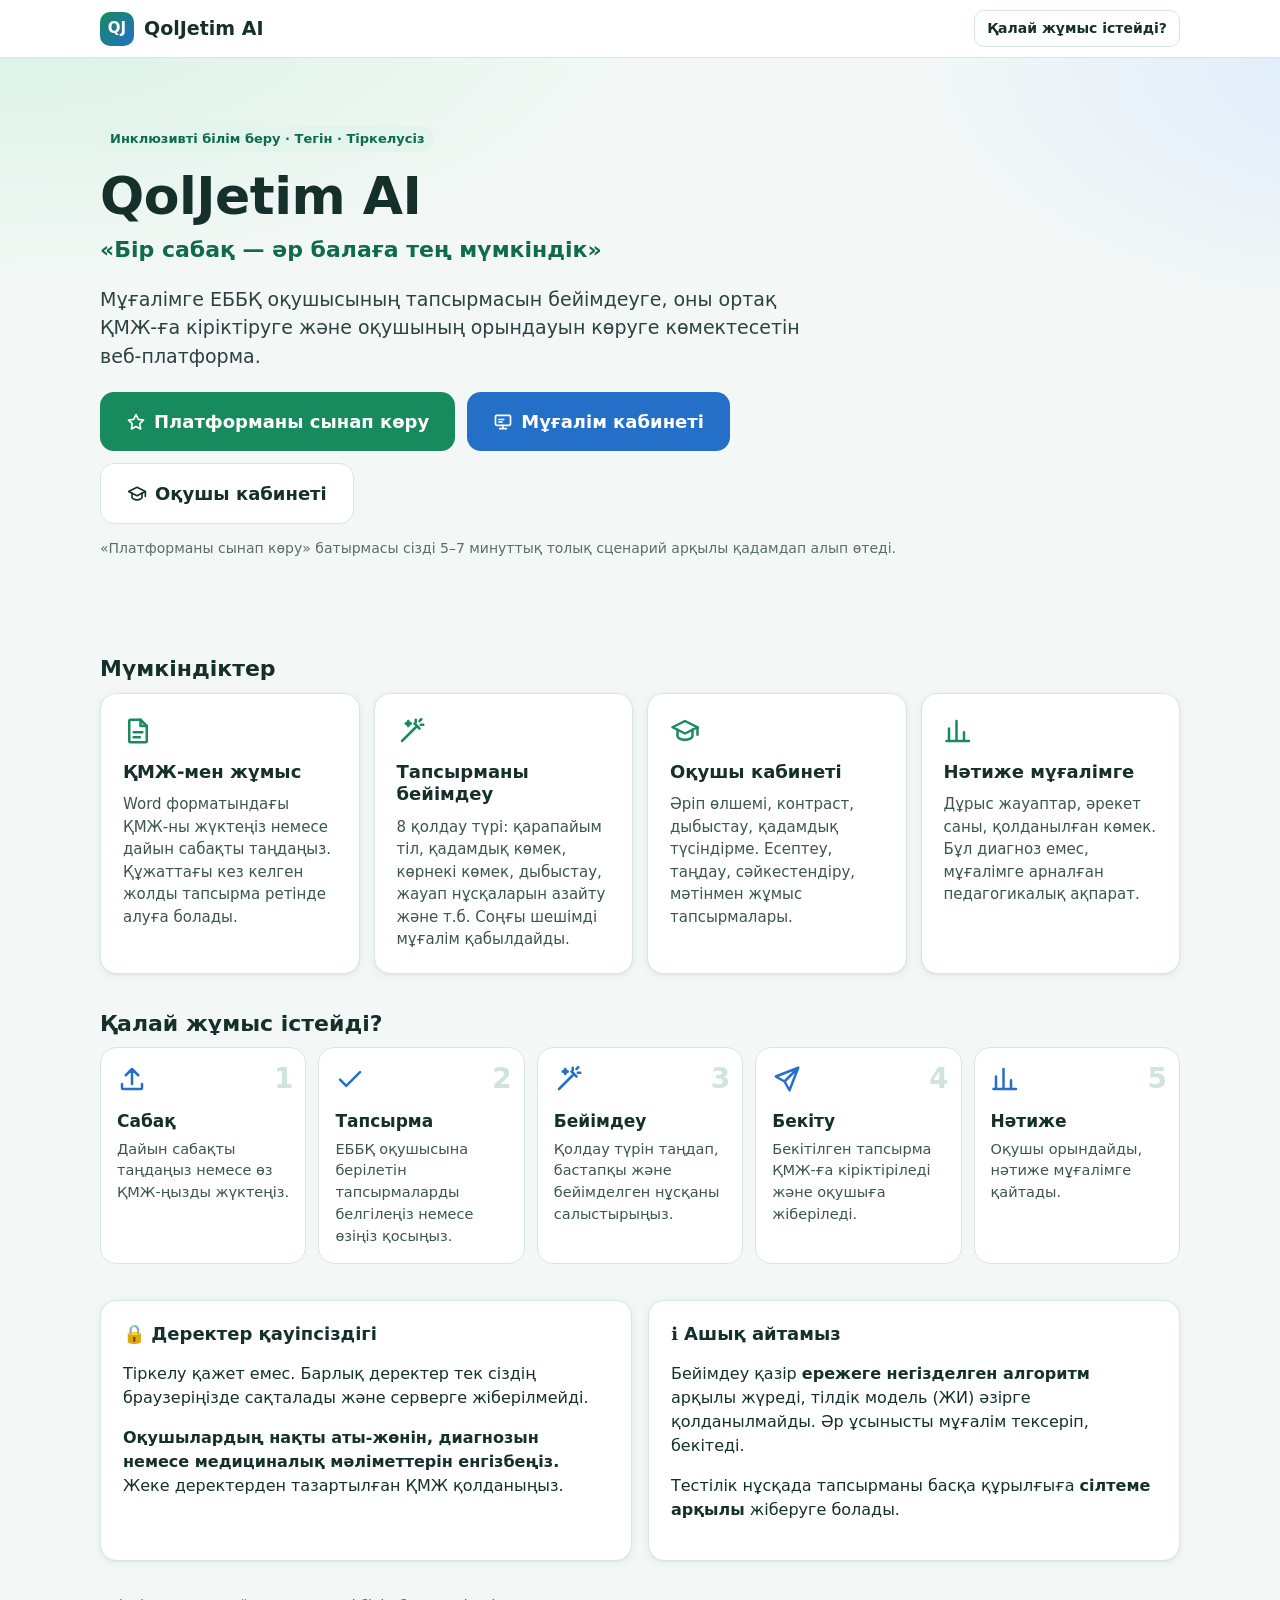
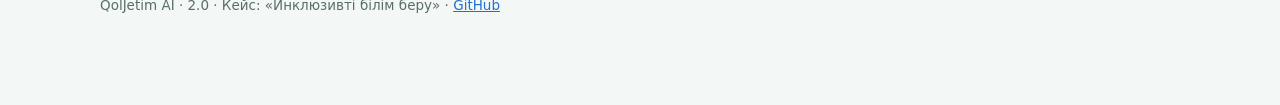
==== v2/index.html @ 0f278bda "QolJetim AI 2.0 preview at /v2/, keep v1 backup at /legacy/ New in 2.0 (served at /v2/ for review be" ====
<!DOCTYPE html>
<html lang="kk">
<head>
<meta charset="utf-8">
<meta name="viewport" content="width=device-width, initial-scale=1">
<title>QolJetim AI — Бір сабақ — әр балаға тең мүмкіндік</title>
<meta name="description" content="QolJetim AI — ЕББҚ оқушысының тапсырмасын бейімдеуге және ортақ ҚМЖ-ға кіріктіруге арналған тегін веб-платформа">
<style>
:root{
  --bg:#f3f8f6; --surface:#ffffff; --ink:#15302a; --muted:#5a6e69; --line:#d9e6e1;
  --green:#178a5e; --green-d:#0f6b48; --green-s:#e2f4ec;
  --blue:#2470c9; --blue-d:#1b5aa3; --blue-s:#e5effb;
  --warn:#9a5b00; --warn-s:#fff3dd; --err:#b3362b; --err-s:#fdecea; --ok:#147a4e; --ok-s:#dff5ea;
  --radius:16px; --shadow:0 2px 10px rgba(21,48,42,.06),0 1px 2px rgba(21,48,42,.05);
  --scale:1;
}
*{box-sizing:border-box}
html,body{margin:0;padding:0}
body{font-family:"Segoe UI",system-ui,-apple-system,Roboto,"Noto Sans","Helvetica Neue",Arial,sans-serif;background:var(--bg);color:var(--ink);font-size:16px;line-height:1.5}
button,input,textarea,select{font:inherit;color:inherit}
a{color:var(--blue)}
.hidden{display:none!important}
.sr{position:absolute;width:1px;height:1px;overflow:hidden;clip:rect(0 0 0 0)}
:focus-visible{outline:3px solid #f0b400;outline-offset:2px;border-radius:8px}

/* buttons */
.btn{display:inline-flex;align-items:center;justify-content:center;gap:8px;border:0;border-radius:12px;padding:11px 18px;font-weight:600;cursor:pointer;background:var(--green);color:#fff;min-height:44px;transition:background .15s,transform .05s;text-decoration:none}
.btn:hover{background:var(--green-d)}
.btn:active{transform:translateY(1px)}
.btn.blue{background:var(--blue)} .btn.blue:hover{background:var(--blue-d)}
.btn.ghost{background:var(--surface);color:var(--ink);border:1.5px solid var(--line)} .btn.ghost:hover{background:#eef5f2}
.btn.soft{background:var(--green-s);color:var(--green-d)} .btn.soft:hover{background:#cfeedd}
.btn.danger{background:var(--surface);color:var(--err);border:1.5px solid #efc5c0}
.btn.sm{padding:7px 12px;min-height:36px;font-size:14px;border-radius:10px}
.btn.lg{padding:16px 26px;font-size:18px;border-radius:14px;min-height:56px}
.btn[disabled]{opacity:.45;cursor:not-allowed}
.btn svg{width:20px;height:20px;flex:none}

/* layout */
.wrap{max-width:1120px;margin:0 auto;padding:20px}
.card{background:var(--surface);border:1px solid var(--line);border-radius:var(--radius);box-shadow:var(--shadow);padding:22px}
.card+.card{margin-top:16px}
.grid2{display:grid;grid-template-columns:1fr 1fr;gap:16px}
.grid3{display:grid;grid-template-columns:repeat(3,1fr);gap:16px}
@media(max-width:820px){.grid2,.grid3{grid-template-columns:1fr}}
h1,h2,h3{line-height:1.25;margin:0 0 10px}
h1{font-size:30px} h2{font-size:22px} h3{font-size:18px}
.muted{color:var(--muted)} .small{font-size:14px}
.row{display:flex;gap:10px;flex-wrap:wrap;align-items:center}
.spacer{flex:1}
.mt{margin-top:14px} .mt2{margin-top:24px}
.tag{display:inline-flex;align-items:center;gap:6px;padding:3px 10px;border-radius:999px;font-size:13px;font-weight:600;background:var(--blue-s);color:var(--blue-d)}
.tag.g{background:var(--green-s);color:var(--green-d)} .tag.w{background:var(--warn-s);color:var(--warn)} .tag.e{background:var(--err-s);color:var(--err)}
.note{border-radius:12px;padding:12px 14px;background:var(--blue-s);color:#163d6b;font-size:14.5px}
.note.w{background:var(--warn-s);color:#5f3a00} .note.e{background:var(--err-s);color:#7a1f17} .note.g{background:var(--ok-s);color:#0d5233}

/* top bar */
.top{background:var(--surface);border-bottom:1px solid var(--line);position:sticky;top:0;z-index:20}
.top .wrap{display:flex;align-items:center;gap:14px;padding-top:10px;padding-bottom:10px}
.logo{white-space:nowrap;flex:none;display:flex;align-items:center;gap:10px;font-weight:800;font-size:19px;color:var(--ink);text-decoration:none;cursor:pointer;background:none;border:0;padding:0}
.logo-mark{width:34px;height:34px;border-radius:10px;background:linear-gradient(135deg,var(--green),var(--blue));display:grid;place-items:center;color:#fff;font-size:15px;font-weight:800}
.nav{display:flex;gap:4px;overflow-x:auto;scrollbar-width:none}
.nav button{background:none;border:0;padding:9px 13px;border-radius:10px;cursor:pointer;font-weight:600;color:var(--muted);white-space:nowrap;display:flex;gap:7px;align-items:center}
.nav button svg{width:18px;height:18px}
.nav button:hover{background:#eef5f2;color:var(--ink)}
.nav button.on{background:var(--green-s);color:var(--green-d)}
@media(max-width:1440px){.top .wrap{flex-wrap:wrap}.nav{order:3;width:100%}}

/* landing */
.hero{min-height:calc(100vh - 0px);display:grid;place-items:center;padding:30px 18px;background:radial-gradient(1200px 500px at 10% -10%,#d8f1e5 0,transparent 60%),radial-gradient(900px 500px at 110% 10%,#dceafb 0,transparent 55%),var(--bg)}
.hero-in{max-width:920px;width:100%;text-align:center}
.hero .logo-mark{width:64px;height:64px;border-radius:18px;font-size:26px;margin:0 auto 14px}
.hero h1{font-size:46px;letter-spacing:-.5px;margin-bottom:6px}
.hero .slogan{font-size:21px;color:var(--green-d);font-weight:600;margin-bottom:30px}
.roles{display:grid;grid-template-columns:1fr 1fr;gap:18px;margin:0 auto;max-width:720px}
@media(max-width:640px){.roles{grid-template-columns:1fr}.hero h1{font-size:34px}}
.role{border:0;cursor:pointer;border-radius:20px;padding:28px 20px;color:#fff;text-align:center;box-shadow:0 8px 24px rgba(21,48,42,.12);transition:transform .12s}
.role:hover{transform:translateY(-2px)}
.role svg{width:46px;height:46px;margin-bottom:10px}
.role b{display:block;font-size:21px}
.role span{display:block;opacity:.9;font-size:14.5px;margin-top:4px}
.role.t{background:linear-gradient(135deg,#178a5e,#11734d)} .role.s{background:linear-gradient(135deg,#2a7fd9,#1d5fae)}
.flow{display:flex;flex-wrap:wrap;justify-content:center;gap:8px;margin-top:34px}
.flow span{background:var(--surface);border:1px solid var(--line);border-radius:999px;padding:6px 12px;font-size:13.5px;font-weight:600;color:var(--muted)}
.flow i{font-style:normal;color:var(--green);font-weight:800;align-self:center}
.foot{margin-top:28px;font-size:13px;color:var(--muted)}

/* stepper */
.steps{display:grid;grid-template-columns:repeat(7,1fr);gap:8px;counter-reset:s}
@media(max-width:900px){.steps{grid-template-columns:repeat(2,1fr)}}
.step{border:1.5px solid var(--line);border-radius:14px;padding:12px;background:#fbfdfc;font-size:14px;position:relative}
.step b{display:block;font-size:13px;color:var(--muted);margin-bottom:3px}
.step.done{border-color:#9fd8bd;background:var(--green-s)}
.step.done b{color:var(--green-d)}
.step.cur{border-color:var(--blue);background:var(--blue-s)}

/* forms */
label.f{display:block;font-weight:600;font-size:14px;margin:12px 0 5px}
.inp,textarea.inp,select.inp{width:100%;border:1.5px solid var(--line);border-radius:11px;padding:10px 12px;background:#fff;min-height:44px}
textarea.inp{min-height:90px;resize:vertical}
.inp:focus{border-color:var(--blue);outline:none;box-shadow:0 0 0 3px var(--blue-s)}
.drop{border:2.5px dashed #a9cdbf;border-radius:18px;padding:30px;text-align:center;background:#f8fcfa;cursor:pointer;transition:background .15s}
.drop:hover,.drop.over{background:var(--green-s);border-color:var(--green)}
.drop svg{width:44px;height:44px;color:var(--green)}

/* chips */
.chips{display:flex;flex-wrap:wrap;gap:10px}
.chip{display:flex;align-items:center;gap:9px;border:1.5px solid var(--line);border-radius:12px;padding:10px 14px;cursor:pointer;background:#fff;font-weight:600;user-select:none;min-height:46px}
.chip input{width:20px;height:20px;accent-color:var(--green)}
.chip.on{border-color:var(--green);background:var(--green-s);color:var(--green-d)}

/* compare */
.cmp{display:grid;grid-template-columns:1fr 1.5fr;gap:0;border:1px solid var(--line);border-radius:14px;overflow:hidden}
.cmp>div{padding:16px}
.cmp .src{background:#f7f9f8;border-right:1px solid var(--line)}
.cmp .ad{background:#fff}
.cmp h4{margin:0 0 8px;font-size:13px;text-transform:uppercase;letter-spacing:.4px;color:var(--muted)}
.cmp .big{font-size:26px;font-weight:700;font-variant-numeric:tabular-nums}
.cmp ol{margin:6px 0 0;padding-left:20px}
@media(max-width:700px){.cmp{grid-template-columns:1fr}.cmp .src{border-right:0;border-bottom:1px solid var(--line)}}

/* plan table */
.plan{width:100%;border-collapse:collapse;font-size:14px}
.plan th,.plan td{border:1px solid var(--line);padding:9px;vertical-align:top;text-align:left}
.plan th{background:#eef5f2;font-size:13px}
.plan td.st{font-weight:700;width:120px}
.plan .pre{white-space:pre-wrap}
.sen{margin-top:10px;border:2px solid var(--green);background:var(--green-s);border-radius:12px;padding:12px;white-space:normal}
.sen h5{margin:0 0 6px;font-size:14.5px;color:var(--green-d)}
.sen dl{margin:0;display:grid;grid-template-columns:auto 1fr;gap:4px 10px}
.sen dt{font-weight:700}
.sen dd{margin:0}
.scroll{overflow-x:auto}
.pre{white-space:pre-wrap}
details summary{cursor:pointer;font-weight:600;color:var(--blue-d)}
.raw{max-height:300px;overflow:auto;background:#f7f9f8;border:1px solid var(--line);border-radius:10px;padding:12px;font-size:13px;white-space:pre-wrap;margin-top:8px}

/* table */
.tbl{width:100%;border-collapse:collapse}
.tbl th,.tbl td{padding:10px;border-bottom:1px solid var(--line);text-align:left;font-size:14.5px}
.tbl th{color:var(--muted);font-size:13px;font-weight:600}

/* student */
.stu{max-width:820px}
.taskbox{font-size:calc(18px * var(--scale))}
.taskbox .expr{font-size:calc(44px * var(--scale));font-weight:800;letter-spacing:.5px;font-variant-numeric:tabular-nums;text-align:center;margin:10px 0 4px}
.taskbox .instr{font-size:calc(21px * var(--scale));font-weight:600;text-align:center}
.taskbox .explain{font-size:calc(17px * var(--scale));background:var(--blue-s);border-radius:12px;padding:12px 14px;margin-top:12px}
.tools{display:flex;gap:8px;flex-wrap:wrap;align-items:center;justify-content:center;margin-bottom:6px}
.tools .btn{min-width:52px}
.progress{height:12px;border-radius:999px;background:#e3ece8;overflow:hidden}
.progress>i{display:block;height:100%;background:linear-gradient(90deg,var(--green),var(--blue));transition:width .3s}
.hint{background:#fffbea;border:1.5px solid #f2dc8b;border-radius:12px;padding:12px 14px;margin-top:10px;font-size:calc(19px * var(--scale));font-weight:600;animation:pop .25s ease}
.hint small{display:block;font-size:12.5px;color:var(--warn);font-weight:700;text-transform:uppercase;letter-spacing:.4px}
@keyframes pop{from{opacity:0;transform:translateY(4px)}to{opacity:1;transform:none}}
.answer{display:flex;gap:10px;justify-content:center;align-items:center;flex-wrap:wrap;margin-top:18px}
.answer input{width:calc(160px * var(--scale));font-size:calc(34px * var(--scale));text-align:center;font-weight:800;border:2.5px solid var(--line);border-radius:14px;padding:6px;min-height:64px}
.answer input:focus{border-color:var(--blue);outline:none}
.answer label{font-size:calc(18px * var(--scale));font-weight:600}
.fb{margin-top:16px;border-radius:14px;padding:14px;text-align:center;font-size:calc(21px * var(--scale));font-weight:700;animation:pop .25s}
.fb.ok{background:var(--ok-s);color:var(--ok)} .fb.no{background:var(--warn-s);color:#6b4200}
.vis{display:flex;flex-wrap:wrap;gap:8px;justify-content:center;margin-top:12px}
.grp{border:2px solid #b9d9f3;background:#f4f9fe;border-radius:12px;padding:6px;display:grid;grid-template-columns:repeat(4,12px);gap:4px;position:relative;cursor:default}
.grp i{width:12px;height:12px;border-radius:50%;background:var(--blue);display:block}
.grp em{position:absolute;top:-10px;right:-10px;background:var(--green);color:#fff;font-style:normal;font-weight:800;border-radius:999px;min-width:24px;height:24px;display:grid;place-items:center;font-size:13px;animation:pop .2s}
.big-done{text-align:center}
.big-done .medal{width:90px;height:90px;border-radius:50%;margin:0 auto 12px;display:grid;place-items:center;background:linear-gradient(135deg,var(--green),var(--blue));color:#fff}
.big-done .medal svg{width:48px;height:48px}
.stats{display:grid;grid-template-columns:repeat(3,1fr);gap:10px;margin-top:16px}
.stat{background:#f7fbf9;border:1px solid var(--line);border-radius:14px;padding:14px;text-align:center}
.stat b{display:block;font-size:30px;color:var(--green-d)}

/* toast */
#toasts{position:fixed;bottom:18px;left:50%;transform:translateX(-50%);z-index:99;display:flex;flex-direction:column;gap:8px;align-items:center;pointer-events:none}
.toast{background:#15302a;color:#fff;padding:11px 16px;border-radius:12px;box-shadow:0 6px 20px rgba(0,0,0,.2);font-size:14.5px;animation:pop .2s;max-width:90vw}
.toast.err{background:var(--err)} .toast.ok{background:var(--green-d)}
@media print{.top,.no-print{display:none!important}}
.grid2>.card,.grid3>.card{margin-top:0}

/* ===== Демонстрацияға арналған көрнекілік жақсартулары (тек оқушы кабинеті) ===== */
.stu{max-width:880px}
.stu .muted,.stu .small{font-size:15.5px;color:#4a5e59}
.stuhead{margin-bottom:10px;align-items:baseline}
.pcount{font-size:22px;color:var(--green-d)}
.ptopic{font-size:15.5px;color:#4a5e59}
.stu .progress{height:16px;border:1px solid #cfe0d9}
.tools{gap:14px;margin-bottom:12px}
.fontctl{display:inline-flex;align-items:center;gap:14px;background:var(--green-s);border:1.5px solid #9fd8bd;border-radius:16px;padding:6px 10px}
.fbtn{min-width:52px;min-height:52px;border-radius:12px;border:1.5px solid #8fcfb0;background:#fff;color:var(--green-d);font-size:22px;font-weight:800;cursor:pointer;line-height:1;transition:background .15s}
.fbtn:hover{background:#d2efe1}
.fbtn:active{transform:translateY(1px)}
.flabel{font-size:18px;font-weight:700;color:#15302a;white-space:nowrap}
.btn.listen{min-height:56px;padding:12px 20px;font-size:18px;font-weight:700;border-radius:14px;background:var(--blue-s);color:#164c8a;border:1.5px solid #a9cbef}
.btn.listen:hover{background:#d5e6fa}
.btn.listen svg{width:24px;height:24px}
/* басқару батырмалары әріп өлшеміне қарамай тұрақты, анық өлшемде */
.taskbox .btn{font-size:17px;min-height:52px}
.taskbox .btn.lg{font-size:19px;min-height:60px}
.taskbox .btn.soft{border:1.5px solid #9fd8bd}
.taskbox .btn.soft:hover{background:#cfeedd}
.taskbox .btn.ghost.sm{font-size:15.5px;min-height:46px}
/* негізгі тапсырма — ең бірінші назар аударатын элемент */
.taskbox .expr{font-size:calc(48px * var(--scale));color:#0f2a24;margin:14px 0 6px}
.taskbox .note{font-size:15.5px}
@media(min-width:1600px){.stu{max-width:980px}.taskbox .expr{font-size:calc(58px * var(--scale))}}
@media(max-width:560px){.fontctl{gap:8px;padding:5px 8px}.flabel{font-size:16px}.btn.listen{width:100%}.taskbox .expr{font-size:calc(38px * var(--scale))}}
.top .btn.sm{min-height:44px}.top .logo{min-height:44px}

/* ===================== 2.0: жаңа бөліктер ===================== */
.err{color:var(--err)}
.linkbtn{background:none;border:0;color:var(--blue-d);text-decoration:underline;cursor:pointer;padding:4px;font:inherit;min-height:32px}
.dim{opacity:.6}
/* Басты бет */
.land-top{background:var(--surface);border-bottom:1px solid var(--line);position:sticky;top:0;z-index:20}
.land-top .wrap{padding-top:10px;padding-bottom:10px}
.hero2{background:radial-gradient(1100px 480px at 0% -10%,#d8f1e5 0,transparent 60%),radial-gradient(900px 480px at 110% 0%,#dceafb 0,transparent 55%),var(--bg);padding:48px 0 36px}
.hero-text{max-width:820px}
.hero2 h1{font-size:52px;letter-spacing:-.5px;margin:12px 0 4px}
.hero2 .slogan{font-size:22px;color:var(--green-d);font-weight:700;margin:0 0 12px}
.hero2 .lead{font-size:19px;max-width:720px;color:#2a433d}
.hero-btns{display:flex;flex-wrap:wrap;gap:12px;margin:22px 0 10px}
.sect{padding-top:26px;padding-bottom:10px}
.feat{display:grid;grid-template-columns:repeat(4,1fr);gap:14px}
.feat .card svg{width:30px;height:30px;color:var(--green)}
.feat .card h3{margin-top:8px}
.feat .card p{margin:0;color:#3d5550;font-size:15px}
@media(max-width:980px){.feat{grid-template-columns:1fr 1fr}}
@media(max-width:560px){.feat{grid-template-columns:1fr}.hero2 h1{font-size:38px}.hero-btns .btn{width:100%}}
.how{list-style:none;padding:0;margin:0;display:grid;grid-template-columns:repeat(5,1fr);gap:12px;counter-reset:x}
.how li{background:var(--surface);border:1px solid var(--line);border-radius:16px;padding:16px;position:relative}
.how li b{position:absolute;top:10px;right:12px;font-size:28px;color:#cfe4dc}
.how li span svg{width:30px;height:30px;color:var(--blue)}
.how h4{margin:8px 0 4px;font-size:17px}
.how p{margin:0;font-size:14.5px;color:#3d5550}
@media(max-width:980px){.how{grid-template-columns:1fr 1fr}}
@media(max-width:560px){.how{grid-template-columns:1fr}}
.fbcard{display:flex;align-items:center;gap:16px;justify-content:space-between;flex-wrap:wrap;background:linear-gradient(135deg,#e2f4ec,#e5effb)}
.foot2{color:var(--muted);font-size:13.5px;padding-top:24px;padding-bottom:90px}
/* Демо-сабақтар */
.demos{display:grid;grid-template-columns:repeat(3,1fr);gap:12px}
@media(max-width:820px){.demos{grid-template-columns:1fr}}
.demo{display:flex;flex-direction:column;align-items:flex-start;gap:4px;text-align:left;border:2px solid var(--line);background:#fbfdfc;border-radius:16px;padding:16px;cursor:pointer;min-height:44px}
.demo:hover{border-color:#9fd8bd;background:var(--green-s)}
.demo.on{border-color:var(--green);background:var(--green-s)}
.demo-i{font-size:30px}
.demo b{font-size:16.5px}
.demo small{color:var(--muted)}
/* Тапсырма редакторы */
.tcard{border:1.5px solid var(--line);border-radius:14px;padding:14px;margin-top:12px;background:#fbfdfc}
.tcard.sel{border-color:#9fd8bd;background:#fff}
.chk{display:inline-flex;align-items:center;gap:8px;font-weight:700;min-height:44px;cursor:pointer}
.chk input{width:22px;height:22px;accent-color:var(--green)}
.inp.sm{min-height:40px;padding:6px 10px;width:auto}
.optrow{display:flex;gap:8px;align-items:center;margin-bottom:8px}
.optrow input[type=radio]{width:22px;height:22px;accent-color:var(--green);flex:none}
.cands{max-height:360px;overflow:auto;margin-top:8px;border:1px solid var(--line);border-radius:12px}
.cand{display:flex;gap:10px;justify-content:space-between;align-items:center;padding:8px 12px;border-bottom:1px solid var(--line)}
.cand:last-child{border-bottom:0}
.cmp .srctxt{white-space:pre-wrap;font-size:15.5px}
.cmp .adinstr{font-size:17px;font-weight:700}
.opts{margin:6px 0 0;padding-left:22px}
.passage-s{background:#f7f9f8;border-radius:8px;padding:8px;margin:6px 0}
.sendopt{border:1.5px solid var(--line);border-radius:14px;padding:14px}
.sendopt h3{display:flex;gap:8px;align-items:center}
.sendopt h3 svg{width:20px;height:20px}
.linkbox input{font-size:13px}
/* Алдын ала қарау */
.pvbar{background:#fff4dd;border-bottom:1px solid #f0d9a8;color:#5f3a00}
.pvbar .wrap{padding-top:8px;padding-bottom:8px}
/* Оқушы: тапсырма түрлері */
.ttype{text-align:center;font-size:14px;font-weight:700;color:var(--blue-d);text-transform:uppercase;letter-spacing:.5px;margin-top:6px}
.qtext{font-size:calc(22px * var(--scale));font-weight:800;text-align:center;margin:14px 0 4px}
.passage{font-size:calc(20px * var(--scale));line-height:1.75;background:#fffdf5;border:1.5px solid #eadfb8;border-radius:14px;padding:16px 18px;margin-top:12px}
.choices{display:grid;gap:10px;margin-top:14px}
.choice{display:flex;align-items:center;gap:14px;text-align:left;border:2px solid var(--line);background:#fff;border-radius:14px;padding:12px 16px;cursor:pointer;font-size:calc(20px * var(--scale));font-weight:600;min-height:56px;color:var(--ink)}
.choice:hover{border-color:#9fd8bd}
.choice.on{border-color:var(--green);background:var(--green-s);box-shadow:0 0 0 2px #9fd8bd inset}
.choice .cl{flex:none;width:38px;height:38px;border-radius:10px;background:var(--blue-s);color:var(--blue-d);display:grid;place-items:center;font-weight:800;font-size:18px}
.choice.on .cl{background:var(--green);color:#fff}
.choice.on::after{content:"✓ таңдалды";margin-left:auto;font-size:14px;color:var(--green-d)}
.choice[disabled]{cursor:default}
.matchrows{display:grid;gap:10px;margin-top:14px}
.mrow{display:grid;grid-template-columns:minmax(90px,1fr) auto minmax(140px,1.6fr) auto;gap:10px;align-items:center;border:1.5px solid var(--line);border-radius:14px;padding:10px 12px;background:#fff}
.mrow.bad{border-color:#e7b0a9;background:#fff7f5}
.ml{font-size:calc(19px * var(--scale));font-weight:700}
.msel{font-size:calc(18px * var(--scale));min-height:50px}
.mmark{font-weight:700;font-size:14px;min-width:24px}
@media(max-width:560px){.mrow{grid-template-columns:1fr}.mrow>span[aria-hidden]{display:none}}
.answer.txt input{width:min(100%,calc(380px * var(--scale)));font-size:calc(24px * var(--scale));text-align:left;font-weight:700}
.vistext{white-space:pre-wrap;text-align:center;font-size:calc(30px * var(--scale));line-height:1.6;background:#f4f9fe;border:2px solid #b9d9f3;border-radius:16px;padding:16px;margin-top:12px}
.dots{display:flex;flex-wrap:wrap;gap:8px;justify-content:center;max-width:560px;margin:10px auto 0}
.dot{width:26px;height:26px;border-radius:50%;display:inline-block;border:0;padding:0}
.dot.a{background:var(--blue)} .dot.b{background:var(--green)}
button.dot{cursor:pointer;min-width:26px}
button.dot.x{background:#c9d3d0;position:relative}
button.dot.x::after{content:"✕";color:#7a1f17;font-weight:800;position:absolute;inset:0;display:grid;place-items:center;font-size:16px}
.plus{font-size:26px;font-weight:800;align-self:center;padding:0 6px}
/* Контраст режимі */
body.hc{background:#000;color:#fff}
body.hc .top{background:#000;border-color:#fff}
body.hc .logo,body.hc .stu .muted,body.hc .stu .small,body.hc .ptopic{color:#fff}
body.hc .card,body.hc .taskbox{background:#000;border:2px solid #fff;box-shadow:none}
body.hc .expr,body.hc .instr,body.hc .qtext,body.hc .pcount,body.hc h1,body.hc h2{color:#ffeb3b}
body.hc .explain,body.hc .passage,body.hc .vistext,body.hc .hint,body.hc .note{background:#000;color:#fff;border:2px solid #ffeb3b}
body.hc .btn,body.hc .fbtn,body.hc .choice,body.hc .mrow,body.hc .inp,body.hc .answer input{background:#000;color:#fff;border:2px solid #fff}
body.hc .btn:hover,body.hc .fbtn:hover,body.hc .choice:hover{background:#222}
body.hc .choice.on{background:#003a8c;border-color:#ffeb3b}
body.hc .choice .cl{background:#fff;color:#000}
body.hc .fontctl{background:#000;border-color:#fff}
body.hc .flabel{color:#fff}
body.hc .fb.ok{background:#003d1f;color:#fff;border:2px solid #7CFC00}
body.hc .fb.no{background:#3d2a00;color:#fff;border:2px solid #ffeb3b}
body.hc .progress{background:#333;border-color:#fff}
body.hc .grp{background:#000;border-color:#fff}
body.hc .grp i,body.hc .dot.a{background:#ffeb3b}
body.hc .stat{background:#000;color:#fff;border-color:#fff}
body.hc .stat b{color:#ffeb3b}
body.hc .tag{background:#fff;color:#000}
/* Гид */
.tour{position:fixed;right:16px;bottom:16px;z-index:60;width:360px;max-width:calc(100vw - 24px);background:#fff;border:2px solid var(--green);border-radius:18px;box-shadow:0 12px 32px rgba(21,48,42,.22);color:var(--ink)}
.tour-h{display:flex;align-items:center}
.tour-toggle{flex:1;text-align:left;background:var(--green);color:#fff;border:0;border-radius:15px 0 0 15px;padding:12px 14px;font-weight:800;font-size:15.5px;cursor:pointer;min-height:48px}
.tour:not(.open) .tour-toggle{border-radius:15px 0 0 15px}
.tour-x{width:48px;min-height:48px;border:0;background:var(--green-d);color:#fff;font-size:24px;border-radius:0 15px 15px 0;cursor:pointer}
.tour.open .tour-toggle{border-radius:15px 0 0 0}.tour.open .tour-x{border-radius:0 15px 0 0}
.tour-b{padding:12px 14px;max-height:60vh;overflow:auto}
.tour-now{margin:0 0 10px;font-size:15.5px}
.tour-list{margin:12px 0 6px;padding-left:20px;font-size:13.5px;color:var(--muted)}
.tour-list li.d{color:var(--green-d)} .tour-list li.c{color:var(--ink);font-weight:700}
@media(max-width:560px){.tour{right:8px;left:8px;bottom:8px;width:auto}}
body.hc .tour{background:#000;color:#fff;border-color:#ffeb3b}
@media print{.tour,.pvbar{display:none!important}}
body.tour-on main,body.tour-on .foot2{padding-bottom:230px}
.tour-all summary{font-size:13.5px;margin-top:8px}
.tour-b{max-height:46vh}
.feat>.card,.grid2>.card{margin-top:0}

</style>
</head>
<body>
<div id="app"></div>
<div id="toasts" aria-live="polite"></div>
<script>window.QJ_SAMPLE_B64="UEsDBBQABgAIAAAAIQBCH9/[base64]/odmr4YueDDGUDj4cVQSMfG6bKewul/ZHb7+vdMCjSGFGoFLk3bmfd+n0+y0P1wZnSwgROVsxnpplyVgpcuVnWbsY/zSuWdJRGFzoZ2FjK0hsuHg+qo/XnuICaltzNgM0T9wHuUMjIip82CpUrhgBNJtmHIv5LeYAr/tdu+4dBbBYgdLDzboP0Eh5hqT5xU93pB8eZiy5HHTWGZlTJnSoCrwRk0AHfc0wnutpECq84XN98g6W6qUlFVPnCkfb6jhQEJZORyw1b3ROIPKIRmJgK/CUBdfupDz3Mm5IWV63KaB0xWFklDrSzcfnIQY6TsZndYVI5Td8TdxyHlEZz6N5grBjILzsXcyTm1a+kFABfUMD87Czs0EAtGffxi1dStExLWGeH6CjW97PCCS4BIAW+dWhCVM3i9G8cu8FaSg3LGYaDg/Rm3dCoG0vmBzPf1UVDbHIqmzOoC0DsM/Xnu3u0p1x//p5NWJZH3y+0G5FnPIG7J59XMY/AAAAP//[base64]/YPRvVHawRijTi9j0NsY2QcIW0lME9vYatf+/TzY2AJd6WFHy9LTk9B6c5xGdeCUXfAallUNir0J1vlew1v7vHgAlYW8pTF41nDiDJvm9mb9yiNJKcqDi1kVis8aBpH4iJjNwBPlKkT25acLaSIpz9RjJLOjnnFV1/eYfjOgmTHV1mpIW3sHqj1FvoYdus4ZfgpmP7GXMy2Qj8Lesl3EVOqTuDKNain1LBpsMC8lnJFirAoa8LzR6nqjv6fFiYUsCaEJiS/7fGZcElr+54rmGT827yFZtF/hbxucXUHzAQAA//[base64]//Wto0PjRqPTbbaOL2/gLbRhNI7rrb3m8bXLG3/7frRpbxjdXu14r3bYOm5c3rjd6G789ZX//J9+fnNnr1W/ftQ47hmiiePuzs12/fLGQa/X3tne7tYPGke17tZRs95pdVv7va1662i7tb/frDe2b7Y6e9smwkgetTuteqPbFd/za8c3at2NpLn6Lb3W9jq1m+JlaJBu1w9qnV7j1rANPHUjbNvZtscbMmdoSIzQxONNkamb4tvQq7GG6EwNiV6NtcRma6lgcHy2lszxlqzZWiLjLdmztTRGTkfjBN5qN47Fzf1W56jWE6eda9tHtc4H19ubouF2rdfcbR42e7dFm4inzdSaxx/M0CPx1qCFI7I3dQvW9lFrr3FI9tJWWpc3rneOd5L3NwfvQ9d31PvJT/pGR2f86pUgEQ5y5NudxqGAReu4e9BsDzj8aNbWxM2DtJEbpw3ixtFh+tzNNtZklzLxFChQDhvU6X4C/6ND1fPTW8RIAyPQxOANnS7kv5n25EhQ4fDDM4EmA1ysKUDSBsyxBni9oSnw0zbspI3t+pBDoZ2mJmuk7SisQDvNIWCxphwb7Uymge5eb+9gqlbMFK7b8G6tVzuodQeEDi02pusUGzR3+ygDo/a1szHCW53W9fawtebZWnt7KNZugoExRVsJQ2WZvHu2zrx3UGsLaXdU33n72nGrU9s9FD0S7GEICjckBuB/QSjwIw8bt+R1wLUBMmbjirCMdlt7t+G3Le7RnXatU3tbECVHfuBSh23Iq0Kv9OCqlfyJqzvCCtt79/IGQuI5bpHBpaCxX7t+2Bu/czVzSX7wagd+ugeigzs3aoeXN+qHjVoHHq+3DltCfteu91pwut88FHcj+bexLV9q1+oCBOJebb/XEI8ieO6wCUgx6eDk3esAE9mMfA3G4R42rx1LUzD56m6t24CH1SOt6z04eefGYXrfVDc6qrudqHXc68KHu/WmIKf3m0eNrvHLxk3j3dZR7Ri+fOAed4vv1Lvjl2Xju2pUvxl8kybj/I0P38pdO6zJgctrH3yw+d/+O1zeTjq4ncAVfsexSn0z8rkPKJmEVYeiiElAyktXAcaIe1YQekWozj8uUZ1cWhKqf10ffErgutF53QhAnBbibn1GIrB15eTz/v3+3ZMv4odG/Cx+3L8T/9B/II6+6z8w4u/jF/278cv4Yf8OvNRTr5bRvsVMHJgcqHcZtN9+r3f7sJEOtkbmRFOLkhu93cPkJ0HF7uGvxMvCiMMYMRt61LvdFhy3d6uWsNbu4dvHwN/imU3bBs1R8IgnVJiYwMuzVjvtDqizwwa80f2NkFLyQLB9I2H2rIxQQ2nsD7h32nd3W71e62jWtzvNawczf7opULjX+MXZXv+72V4HBsmDf/fwndptIe0GeNpv3mrsDTD1Tqv1QfopRF3Z5n6z0+292wIqgNPDWnI2vOm3Dq8fweJMej+9IB85bv3Cqx3vDc7+Tp3hYQcH1PZWp7kHh9fEr2jDULRnWlx1MH8Zk4TGc5eJyWXLI5dNilFRI4w5RZcptofdS3vV6xjlFpCSF66FwzDYyMkgLGQQJ8RRV8tk0Pvy/Yyl1Kur/xPg1BNOlAMZYG/AZdD999q14xR5ifrSVr5DgjsQ5PY3tc4HyfCT7+fFqhk4JnX8CUPSAJOO9YhNHkbKbD1fsZrCMCtWk2uzaeNk2CvVWYFimJukUqTdaXQbnRuNjSvxx6/+FP8EitcoULSSNE4hU5vTIn0xSqap5loMmXJkMo7daP5kGrqWx3mOTGlgiW9lyfRmc6910xcI7ki5ooRqMuCBfZvYtHzEpm3cqtV7c6JrAObphpuE9aCL8k8iT0xQG77CA0AvEay6xL9+nQcyj//11Wfxd/Hj+Hn8RNifJ4+E/fmwnAPgR705YPaptINFQ0ItPIFG10o7WITYJpOjfx21wzgntDut1n7YAQJRiOm2G4eH7/VqnZTFCwGwnG5LHvgqfhg/ih+efNG/179/8scc+ZeNJzxO7MgVG02xessrtTXEUf+exM/9/p3+/fhR//40OFojHU59hB3fnWFNcpIw8RzqYzMnTJhrmnZOh5+D/prNlkx6vwp9lBLjc2EtvpQ0+UeQHMJyvG/074qD50KZPhQ69DtxQWjVp/0HRuFjJ5/EDw1Y33kY/wC3+h/B+s8jaYR+OB/9Sy3KTF9R0mAqQ7BFPXMCfa2V/qWh6XNB+PNnmRn07/uwRXFV9Oxap9Y+SIVPIUlnRKogqC+FcPvQkFrok4SEfhK08Uwc3RUS77mgjv5dYar9GD+NH/fvGvELKQ3vwUvPpGgUZCVO78GrI+JxEfJPBzPYsmkgKE4DM3npNEFuZYTB9EhQ8KZbeMvcwviv/irh0nImHeXRp4JHH4mXflTA/14g5Xn8eMC7BrQQfxu/EBh8Ilp9Bta1QMmD+Llx8kX8Qtz8Dtou5PJRCLLARjyUs6WZaDuZpZ03WBGAFeCkKSJPeUqiABbHAW7COPsifgmTlQG41TL5C2kWqFc+/K+LE5+cB6HjcFiIXH3xWS4xI9e1gihcY4mZaOLhwsIQUjk9PWLZ52Xl4qXk/HDGXA8xHAIvTylLcwbUuUmCJUlV8e+7QryOwpM4lDBCF2A1LASeJbO6ZQlZYYYUg3kGOeta1AoSPAyo3fM9FlrAaXOQs2XbeaNMm+y7LMhORdSNrChdEJuF4hI4zUPqVrsIZ+lssWoBWXYH9vIXyRmEU4xtSS/[base64]/oen7TmVUx/4DZ4b9aEw8JntnsHPoqK+VaK+38M+lhCHd8T/[base64]/Wvxs/6f+j3BcUs39x/H9g0+vkC0OI0H+Etar4pyI//zGbMzK9cLAGf+67rjMFk/Zquyr4qbabvgyxZPBwu9W9vOEo66X8AWyTBP5lT5gWlQFD5U8QzpMt8LInKLOT6ICyJxh1JvSUUzyhpxYxJ/TUNumEngqATegpRigN2ip/xHEm9BVjB03oLDbtNNSx9BFi0UndpZwNLNiEWmYMQT6zxjHm5jC6Ct2RdtvXyhFPihvYP4cNkf6DHQ1xY5rcCaxQJ4KnEjeVuKnEzVz5e7U90zWW8/oP+ncuJd4+l4yTb/ofXdIQOgzbgYstHZu2EjqV0KmETiV0skJHzK9+TD06n6QOmDDRegoCaEtDAFFs2ZYb6sQ8VQKoEkCVAKoEUEYAfRn/KCOlQPI869+Pf7gkA+6kn7M61xFBHEWWberYQIjR8Ly96wfjbcqTkRQAJlKsMw3SBOB+178rTEVwHoecU+DhDZ4JIMohBYCC3X/RsR9dGzss8meFXfmaaP5xCbvk0hSwK4VG2YqlFowBKiefnzwCd3gBKLm2uGNAKoX+A+lE/yB+ekkGOcjFxpfSx+OOAPADmWTkaQ6up3Wtd0VHhRKbEy+gRAMHfmQSGx7MfpB63A8K6Tf/uEr9oR7O4KBSoZUKrVTo6Sq0mHHFAJEdOTqMe/YNpYSXM4xbbSjlZXrxhtKrr4WSBN92EPYPVKDUj9LIkJ5TOhtJlFoo9IjOyq7tMy537sdQGlpE/OVQeqboSjnkKxhvgicO2AI6msaNAse2dGJHmc1sB0asR7D5x884uuLOm4EfRSSCz0/q/EjkdKImS8Op83dKMmRpm3lA6RMZJNN+wWvSxHsgI/[base64]/E/hb33h7IJCozxG5n35Apj8EyH7yRQHWO9l8xPJljBdgKYWa6DKE22TxeOATMCLkmWZGY2aVAgJiRG/mhjg/WBYHAJMPifKN+OPZpGJkzBKFNC2p9BdGodXtut1lbQ912rl1PZwHSjP0RnMdB18G51squhy0r9M4QfljGeYnFs+7ksOKYP/m/8Y9qPvMSUC+IYJBOTkwJVarf/ofGJj55FL8EAtGgCVOgLnK1VpqXSxPr72943LoKWU0TjZJ2qbz8xRD1SZUzcdgW1hvMFIy9Zrf3vpxHwJE3OHpncAQ425A1k3Zqx/WDVkciFnsONinszcONxl5T4puTKAxNDwNq2juCCKDUDFSItJlpI/F0/bawJC2Hmkz2Vjyzv9+o90L1pDQ9DWlOGh1YHIMP7KbWZRsqWV7tGE0wqDeM49qR0HLx7+MnEC4mbPIX8VNDAaG9U//ljbdgZaBZjzriORh+bUeuFSRX3mnVP+imZfpmqBCn6rIdt/wDQRYNt9sWo7icVnM4/ftn/WqmqaDWqxnXO80Zmmo3673rHTHX+bk42mkPuiWOztza8Y2rTWkzwIkARYI0lCLtVweiGbfdNt4+ql1rGCYy+SZGm5gZtZ4420J8i/GtX7cb1wCeaSPQJIB37Au7h812JCwYAAwcG52dxtFuQ3xR0KrQUvVur9aT87vmcU+CT1DmO91ecqQA+Pem7SLkmN6mz5C/SZEVbroOtTYtFFoUURv72P8HeFvQ+/UuEFDtMGg3U2zq1ubLVHpECRUN51zbskPpr+zithoT9LXb6zR69QM4BIPtXUFy6p3BDQmbITjgrCvlUm3n1n7nCH5FN4xbEhe3k48qIJRz6fbw5Xan23ur0Toy4ECAV/RAwrN2Q/RVPZo+knRGfV4ein/yiQztZs8V4yixJIXWQFqdpndoFGKPuzq5RKfUOwWrkuesd1ZQ4yxClwgx79mEw5paVpfgKAoi25MhyqW6hNk83S7U1CXETkrgZNWJWaJO1BytUierrU52a4zae8xipoUYb+zSfWbtMUz2OREmirUnNMkcFIlVKZKZFMmQRVdKkUxcTDnXJBYmNm1MHH/+amyGxawqRv8snYWpcv+u9D38Mf6uYOqcUB78qMcHg5qM3gzJCFlHbGJN2I8974yPpRSOIydwvHPaAqko/PyzUMDWGORr0ctEYfnccybmK63IYU3IAaPyDA5jUzbu08hCFepPRX0x7FBAmUfcKpePBuwmWXgLzhxSqgkpRy4LtTRhknQqj8O8u1/O2yz3uPI2G6atKsThBEeq2YMKMh/Otbfrd0dViUx/qHzl4yTB/PcnjyDSoH9XQ55gHiLbnVS7SMIzCknkDslf9XTkYnbrIXdH+eSoS7PDMz/+UvBlvjMBfEM3zS0DgjcgoWn82OjfO/kGTrQKhJNI4FXPAfIigjD+d3D9U5uhRvxbQYrS5096/90BrQbpYeQl2CQ9+US5CardU6jBfi/x/RV0q4I+ICdXUlxBxn18C1Qti1IoJ0KwmuKHWxqYYbZr+8R7XTHDDU64sWNQ03jTwLaBMBZnNoEzccvUgWDAXexo+YksF4Jy8HkN17m++e7faonbApCeBszLBma2BvCoayEH2TrL6xcceFniu2yYOJ+QrYT0PE4tR8tbdAWgNx8wMVvwpgBPyqEArD//HiEdeBHb8SPH03FqW4Zc0ySv4rFZjskIs3WcZi6iIDfj32btlAfgWpLkQprK2INIJWbZOsbzRQRjLjr3Q3BSTjyTwQABe0TAVuZ7AWMDwkrBz+cFmCQCwuDh80NavEncj78VT34EJkreLDGSoveyhKQ0x1/AXWgKjJq7MmRVFn86+WNaHkpaP1nv6J9kCunnSeyEskVVoFT/zpYGohHysR8iHRffiyI7p8Wc8Zc7nxaiUyaFlSnGkksSiyffiAsyXM2AGmqAW8AllAyVqJL4VflkIT9iGviS4rL/EcTJDL8nmh5SSkG5xaTsi8L6sGRbQgRG/3/GT/r/A17IEZ8c8MtL5YXfoDqcDLOTxd/6d6BT0uTO1ilLQv3hThKnY8R/yBKvzIKkDPJ8t7JwgwHkO6KitEX3ch+DQnMSRenHdOQYR7Yf+jphOSsrx0qUuBth32IX2Ogpls3FkSTmq3/[base64]/jC2sCdMRAUoUIiXfZoGZe0mmxK42I6xC++isEUxiDGNY8bE8nLOSi8NHYRCOZTtzVy/VMse+Ejlau54vCPonB9R//DPbXmwZovMQk0xE3rhD4lK++uCmYNZzOO9QMgwAHdJ1HpkMPBa9LMygzb3r1dbqQAEnSplsxJLZj2ZGvk7dkuSLodDBqQCy7OCjXUL6DWL40ZQlsWyaLPNNMCU3HMh3Pfp0sITEl5LaBTbC/[base64]/SAm1UGG+sPwdOTrXoyGLsqNb/8I1eWSfV8IkjT6WLnbHv4s/Pvlc/P+lMZZfwNCqq2USzjzphroMk3ed02sttyOlJCFsKWVISSWoQQKWyyIUytTCFQlcCBIQJqKAHNiHsDSmQQKm5/ku9XT2RhO5nycBQrjrFurFigSWQwJgDnMgAQJL8gUkAFfOI2em/E5i/oysWiMbm0xnOlIYWFEudgoCK85gdU/hgTYJpvNKF1YOU+Ix7mvx8dmDVRKjcMX5+MJbgB8PJ0LSBQj855P51Y/i6MEEp4bVTguqo7ywie3QcnWWG0dmODMQ/aRJXW13Sp7OFmIo4B95HcbkHjavHR9Bno2k2d1atwHclOOhZeSBn1d866dydUDSr1wheNG/k9++0ejRyFQZ/tIuzaOTOkSqDbd0kr8CfS5mLI4s1+XeDOv4GR5ybKpi0DOKY0I+9gvMQwk05vu1ct3wW1gHgB1x6aoMTnBJ2PjAZ1ioDHHnsVyzg1yEKr48XVMrpewRm2quY7kyVRpE5jPHZnSGVe3TZymvD5EWw9XCzAsI0Vk3rOA6BVy56xNhos894uY1FqoLE0Q5X/[base64]/RYYDcLAJ8sqmTqiuarctGdaxTglSr1kmyqTjlLLZ5V6hEV4AdXQLmxKVvhRPD0gocngyYI8iCxhnU3ISjee+jxd2Or8otG8djAw2YgtRyJ7lcqaYsmz6CTpNAw511vrqSTPqkue3hXTKM+KPUnLLSs7sWUFJGLe+VS4Xo964bsrQpqT+1jqvDN5Q+IrlUpOpqyV+4mQ/0uFjX44vtewzEEu0HcPKhK4Fsx3F0/7GaBdDNrXk2uL9+QOLGxRWTH0ounQRfrmnZ9yXbCH4ZVX/6KyFkLCvvvxSwjOfAKZMuWu6YMtDTmAqB0xEizLDFvbABQ9CbDwuAPk2JFHKCBqKeib0xqzDs71l6A1yGLehajnrjsWvvLD7SBgVMt9s5rLKzTBj8JSRx882e1ixwlcK5qw/abm8pko77K5PMVpzetlz+Wt0DSt0FmWFKrm8udX4WqS3FrWXB75LKJR5GuQ4MjW9qSgRq1A2qlSH00kjHFfvOxrgBOazTA/dLAbZjnP5CpPEkR/CMFqIxmvi1OWy9o6abaQYT7qadMpkcj2hT7XkQrLQIkO9GWCpL88+ArCeSGo3zJ+RtDAd3FLK0dkSCNEyQw+FysEBTH4//hnAwpdiOFDgh+qg3+bo9Bkq1qsSm/kZop/GwbOkfEzRqYkADFLdwNnVevK6IFBjF4QgBj+mwaDfKnUsBnRGLxpm67jRMtKcTEn6h/IABi6LWQAno4EEOOgn2bwE1wlKBAgASh5I4YvZICjk/qM+w6nXPZwfUdOU/wzKfwc42eYTUcAzDdNavEZ4kBWCAxMygAx/DcNrFIFUq5DA6aLXY+xVR38zdNMsxJ0Bq5vitncOo7oNByXGJssa2z+QdiPs5UzioLQipzVz/Y7H6DlyhepjHvD9HpbWkojMH0arLf5HH8tRv9R/0O9hNAIB9x00mWTdbUYMYjJJBGmmUnCqAEAjDDBPFpzk1mMesfAkAEL27A78f9keScxA9WSE0JPUh76a073DyApjJx3398ZB4OyHr6HuFUdUWCZEThvrmqdodOVJTZx5HjOehu/rz57w5hOlnHsRK4nB7i+w+YMZBlwsinmfvHT+JkOAzMbR5it6lKc3sgpp8ZfPvonOe7LstCK5uhNhhkJZkmLsUoiHEExI27LJNcyNwmYLfc0hk/cILDYLDnUV0FQZwerI5iZH+EQ63nR2JyqpfHR0ebvLEQGU84JssnMa1DlnZ8Lqm5OZXsnnSl5TYqt7ITlXwGZsgYk/D4RbPxQ8PLJN6pWo1w4fyqXzF/9CVJcg60eP9YR8IiEyHdWoIJvBlIJUU+lqahlcYb8GYhj8QP5HVSWB+MJciY9k2kBZNXOJEX5pipGr/z4Et8X8OWTqUKguKgq2wpJ0wV760hvjKjA6dwTdswBFpgbNpJLMKCPuSWUEoI9mW91UBx5DrPtuQeAzwPFn0tkQta5/wW8CZhOFteSWq0yM9ZH8UMd/GFqs8Dic8/MMA/82chAAmVgVSTYExMkMU8ErGrikQcudW08g2m1eDz+QXJomsXsOdSDmoLxOApMM+SrZTeokTGJNlj6hP9g5ZMpTGoizRI4Yx6be5aAMw/ttKqWf/73+Iv+/4bt3j//lFYKllWU9XQKxk4QEWeGGes58GGKT0ClMx0qiWO5ziy1Ehc+rGQgb6bEKWQLnWps2Bf2jBetouoTxPhApgL6qX9/NnIkLGSuOcNkfPHkSAXGBuRomfJME2WmECuURTOUUVz4sJKBZMnRnGpsRBj5Pp9/ror5kONXSsmp/J79ezMRJbWo5YZ0FScQjjRPEpqkfBoxYpKI43AWr4+FjyoZSIYmnamGRsTQuKWVOP+8hzay3jy0Kh+f/DH+Nn6cs6jTrGtwfMnQoGZVS++haAqeyDuSyQpQSbX3UYN90BGweRNYC0GgJjLDzm1pwB6FoU0YXyEjqrifVsAoD7VCcpjNbLkdqi6d7y7nvEuZnaWE2SO56iIXYoz4papEBs6J4KI4mFEklR2/kOXN5E7KSyN+dvKNILTHctp/[base64]/KfpidIUf9hFOst/q0KUpqBKWTKsrF7U6Bgxpr6roizWhSoJM0wbxkg1K+NRavoMM52J7bmT5VfTk6VFiEOwVn7AVSFLbDIx8QOcMc1SdhYlpu0TnbXp0LU8LkPSNAZ5lmqu8mRaU/d0WjbFLNKWNaAJTI5zgLmZr9MxMszTjBB9A3r2lA/MJG4Q8QXYcvmBSqwll2YjzflCrGDK8eozWfkY8o/DpKOoYrKqfZzj9GTH+FvYkRx4vqpCBJkqzPk6L+PpyxVy4MpSc0cQy7Ej19LKHZHf/Z/kElDgz5DZsk9wvLaR4wusaFkI4OX27vRNosLIQzk/[base64]/99WUKQw0BT73Ip76W6AhdasmqQjmYMcQ8UA9jRJl/fC7uAjCcpSYMNB3kIntSPnHFwmfe0E2qvmdZuMp5fO7pgOOPVUhTsn+tCr0rfhRM9qT/QCv1PxZc4mtF5a5QntDmMfDNYWO/BzVDz4GWZstKPV/yWkJuSynyP5XiW1KXFOEv+nfybpBL456Zc4WfYbOFmpbvezqmUrLBlQdNualU4AdWkF+7MpXWxlQ66yL6dKVrWchdP9TxRsMY21Lg69Fl/vGKLl+X5fSpyI8GNkWc6ZgRU4rF/OMV+Z1lns/8iCIP67hRVVhaGpawwxwv0vLArEyM19vEmHphfSqhbhJEKZIEU4mLlRUXFiMmwlpJ2issLU+ouxYJba1okUqov+5CfS5L7FOJeu65lqNX6XyEPCt5sRh5YRNMwyisELIqe6TcQ4QQne2okXC/DEIKIvsqhExEiJRbC+7Icetqp9Xaz8niQWnvQcVvY6/Z7b0vgQtH3uDoncERUID4UlsQSe24ftDqSEvat6KABKD94UZjrymph0DgIPLkTlob6psDEspLnMMz+/uNei9UTx7KTwFhbRgdCK6h4pVdKNCA0+f3WvWkoL2VFrSPfx8/6d8V04bnQs88Nazkyfovb7wFe5vNetQRzwEEBkXP5ZV3WvUPumkd+bEq8q1241jc2291jmo9cdq5ltaQPzrcNhHi26qK/HHLPxA4b7jdthiIkHMK4ad//6xfzTQF9dyN653mDE21m/Xe9U5jQ1Wsbw+6JY7O3NrxjatNua8LJwIUCdJQirTdGqP2HrOYaSHGG7t0n1l7DJN9TkwqDrd+3b4GkExfh8YAsGNt7x4225GQHgASODY6O42j3Yb4liBUQSP1bq/Wk7sizeOeBJwgy3e6veRIge7vhVZByDG9TZ8hf5MiK9yERLabFgoFrVIb+9j/B3hbEPv1LpBO7TBoN1M8YjoGsKNmvdPqtvZ7W/[base64]/[base64]/w9CVerNpIS59ukNrVxCleXss2yqlNbkckJRTMks1UYOq+skLs6GmI8+WP2NcCJla2/8XVa9E4my/soTcIyXfFAy3K56fDXr3ig3MqFZKqQpjLNNfMkfhh/K1MSPgOggtvOySeQzBI8NMGVGPK2JvvBcJzz+YFmVPWMS4a49ly8N11hQuI7yHJMneXBZeBCB+zTlkhBgU0JcsFgX98hYyjLBwnYODgNQNJUyGb0DBKoaoDAJNTFzFvvql5YlnCAKs5EAEGnnBf3CXL8NS/fztNU3gTpjRpHIUMhrMmt8agFipN69VwT2QSLOaPL1hvZ+VTgcuhSG9yBAyiB9TBVvZDEGFKgaaUxtlxkYUeOYe00cMmIAgsjopUPb+VGdBoJlNgUdtYo+0oaBfEP0mNMWQqQ9u4BBBmd/FGHHIiQiv7KGgGTgHcKnOIvodAIhFcJPoGIF5UJXPHUS6k69ewk6nk+pmhVbdYZpInGoJHDoNiRjv/qCg/6Y8hILz0pBU+ojO9gbcN6kipwIExpiKROovOeJhwFVtUjyA75QmV/NDBLbHcjqbwg6yaI80uyDUOmqP8BpkTJc7I0Axj8YJBDsnFVqOGJNPOlrFaGPjSSnzcl//WuQIL7kS7378iSDXAHLqZVIKQmiF8oy19PC3AXVmpCHe821+EkGuw3nzPbQ27QGWTmfFOKZrKJgpENtBQ/U5U4IBBDBnFmcSEli2wDEo4+L57OQS2C/t2Tb4SQeiyj8WAa9x08qEx6mZx0RFqJO+J6EX7hynLTkAYed/1Aa53xbNljps/0/Ol0E20Jeqh8lxZX0U1RBUD2VOzsisCguJ8E2QELtapILrefLo+CMJp57fqsaYrmnqtiXpEKGjkcTh6BKujfNUaqPaf/6TY0KBakpBFMNYSgkvZnoiXlotTJNyqsHZhHyakZhNTCk+ZYyLd9PYe4KvnJQG9WyU9GGGgOw1uP5Ccc2T52tRKznj2IbTzT/GvKL6sTmTYXw2mquDTLCZHtMJ0wqMJpZ0VxZwh4QqYfkBnKx1egPyPoTWpzZ6b6rxXoL4SczVjrs1vcU4YAM5cQ39XKIDnVak/F2rl11CgKLKy1LjJVXO/4mtoqpuRcCEQdRIktYyvnPIkriKx5jYXlwnu4ClExBGFKSQR7O9moGExtzAm1AfELjYrhJVExPHmyioqpomL2qqiYixcVA/bZcsMqTMS47eu4wlVhFWPDXqnOlq7xxV/CxmXqpwubi4uPpKAUEeI5E2KcVSRFBphlkRSMyYQVslcpixQzzKIjKahvEd9yFxBJsfjNgw6A9PLGpqXsiiXOd8+FsWbuHTDFyeeq8Kdy09bc+sXICy2MtbZ+V4c4KjIoJwOSxKdoIN9iiJmBu6wIxQsmGfTso2VFAHHTY3YU6eC60HFq5GIG1/k7EtfJpQyu5+tsmmm/4LVys+Jz5eAk3ddSJ0tYvtzR2lR0OTZ9Tyf+uzBz/cjFDAQLMtcnl6aAYAZYShBIz0koD/1TbnBjwMx8qnflL3c+UWu5X6RBOqBORjL2ZlZwR9zaBx+/lEv0mOyxQUlr6YI2jPcBtzNZGAYiseLnWxp4MP0oCImr4wyxGnj4Srk3To2FPJwFRB/JFXOBG3D2G8OqehWo+7vUY/geIA/8OCG5ctZdVAfMBJtBhHT2dlYCzCefp66s+oAu8TAA8MOusfKNFHAThAtRbE+V7yTUwrinBUKOTM8KdCTG2fXrwgveD8XrqSW55dTNUBUaXoL8SQIv7476b5/22dLYWw2oM8wo9vyZ5ztTEW6ywzEPqOckgDMIligYMVyZwWm2V/daHYG0rjxptdM+doURdtiAF7q/EQaKPFCQl61k7Q1lDTX2B9Pcad/dbfV6raNZ35ZG32wvS5hlxj/Hinam53ieXPWaM5eHDve9SZkKFj6FmrdH21rPr04VfV/Bdri0nYYxD2O+8MpjHkI0fpTh1CpSIjttl+aQdEEqUjKTmL/EGbVi/oUwP3WpR6mlE5W8lusna8z859p1ZYHGH6vyaMDZwMSzsvCi91AotSMz9JMV8GrVT5cwc+iDH3Wtt3tYAGMPY+p7OmYBd0hogutoFsZRiJxiGCePZwA6UE5TOKd0G/Xe1QGfaXbjPbnLjpDNTcuSXgY77WvvwU4QkC125HRx5wCS5dnEVpBtX/ubGnxHKB14hkhhnSzf2UxiWymG4V3lboItJMsiHzRqe0AlFpJcsd9qSaJJTq9d7yU0JL8mGAJoI1EG8Iy8vNeqv9VpSlcWQVlXm736gfQcTSCkgCEPd1t7t+WBeOU65L+78v8BAAD//[base64]/IGzkujC5alM5aAbkwrdV+wp+r+7JolHoVuxWA0FGwLni3L05PFAwwC6ZJfS+sTctG+YGtEe8u5b9aghE+NBU0nnXFKIJWu51Y0r6IHns9mc+6mHqw88ExWbcHcqqX8amvhL96m62QDd6bZKNB4JIJ3RmMl6gHIVLgesGCjlJIb48chzmNCeNwO1MWRYFeH4q9ixktF/d+nK2il2Il5+mKh/w0ijwmhN6oGR0u2BxmlUCeymBDNxqNRz5Q2QqTpXuUSQWUhmvn/zCULzuUyJsQ71I+ASFOYLOhEDHXjIuoj+UHxrYQQbmIiIN2dDOSr3InjUvCDX7D8BAAA//8DAFBLAwQKAAAAAAAAACEAEsaMAExHAABMRwAAFgAAAHdvcmQvbWVkaWEvaW1hZ2UxLmpwZWf/2P/gABBKRklGAAEBAQDcANwAAP/bAEMAAgEBAQEBAgEBAQICAgICBAMCAgICBQQEAwQGBQYGBgUGBgYHCQgGBwkHBgYICwgJCgoKCgoGCAsMCwoMCQoKCv/bAEMBAgICAgICBQMDBQoHBgcKCgoKCgoKCgoKCgoKCgoKCgoKCgoKCgoKCgoKCgoKCgoKCgoKCgoKCgoKCgoKCgoKCv/AABEIAHMAzQMBIgACEQEDEQH/xAAfAAABBQEBAQEBAQAAAAAAAAAAAQIDBAUGBwgJCgv/[base64]/T19vf4+fr/xAAfAQADAQEBAQEBAQEBAAAAAAAAAQIDBAUGBwgJCgv/[base64]/T19vf4+fr/2gAMAwEAAhEDEQA/AP0T/av/AGrtbbxFrmr+IPHni/SPDOl+MLnwp4S8J+AtWttN1DX9StbXzru8uryb54bWNz5KrFzkBmDblWuP+HHj3xV8VrptJ8D2Hxy1O4sfEB0rXNR0747TS6ZZMIVl3ecIBK5G4K6eQrA8DeeKb8T/AAVfePPFMfhrRLLxBBd3nxw8dW19rfh+a3EllpkqwR3Kt58cgj8x2t9sgG5XRFX5pFI9S/bo+LvgH/glV+xD8SP2mvDMt3J4k1S3tLHTDrN15k93qDKLa1XcByUQvIc9djE5JOfsM1zzCZJGGAwtJSqypuV7u1O0nGMpxjKDlz8smtebmTv7lrfnWW5PmWfY6piKtZxpKaWybnePM1FyjJLlvFbcvK9Pevef4v2P7LX7N3h+3139pz9v3x/8PheR+ZZWniP40yQ3Nwo6mOIne+D/AHQT646V4Dcf8FFf+CZN98XdA+C3gX9v34z+ItV8SXKW+nXemePtQaz85zhInn2bQzHgAZ5IBwSAfwW1oftVftmeOL74v+KYvEPjXVL7VLbT77xDqdyzRC5dMQW5nmYIh2L8se7hUOBhTX058Mv+CG/7QOqeCta8Y/tKalqXhD7G4i8IWehaJPrMl7dbmxJc29mkksFphSS5CuCysQCNrfEPjLGYCCVetzPztd/KKX4LQ/T6XAGGx8f3VPl036LtrK//AAT96dJ+Cvgq9uBDqn7RHxus9x/1n/Cy7mRR9cAH9K7Fv2OfDaQJcyftR/GIRuoZJD8TLkBh1yDX5U/sZ/8ABRb4mfshf8EnPEPjX49fDm3/ALa+H3xDvPAnhCy80JHfXiEsYJdpyvkOLnceN6QjHzEmvj/9qn9pb/gpN8a9L8KfGL4mfF/xhpWjeMmlTw5pOj6zJY2sCJIiRkw25RYw5f5WcmQhQxOGUt7ea8VQwtOlKnVlzTV+XSyv5v8A4J4ORcF4nMKteFWnHlpycebVNteS/wCBbz1t/QfF+yd4Tk+5+078ZvKLFRc/8LGuvKLDqA2Me3pnjqCKsWn7Hnhm8JFn+1F8YJtvUJ8TLlv5V/PZ8B/+Cr37e/7IfxH/ALB+In7QHinxNpml6o1l4i8HeMdYub0RbXKSCNpWLwyIw3DacblBZWAIP7BWX/Bar9ijxv45+Bvgv4E+MtN1vVviW5TVI9OuoReeG5HjRYYL5IxhJXncRGIkN8pfBAG7lwXFGJxmiquLut7W10XTX9DuzLgyjl2roqSs3pe+iu+ummvmfTA/Yu0rPP7SnxlP/dRrmnD9jHSweP2kvjH+PxGua9e0q9/tHTLfUCu3z4Vkx6ZGafNdWtt/x8XMcef77gfzrrec5rF2dV/h/kebHI8nnFSVJa+b/wAzyAfsaaX/ANHH/GH/AMOJc1V1f9kfw/oel3OsX/7SPxlEFrA003l/EC6dtqjJwqgljgdBzXQftLftT+Av2Y/AKePPFOieIdajnu1tbay8KaDPqVw8rKzDKwqdi/Ly7ELkqMksAfiTT/8AgoR+0Lq1zD8Vfjt8PPEvhnwzZSzCw1L/[base64]/4Ke/Dl/jfH8Jfg9oniDxPFJqKpc+FfA8FxeXS2oOZFj+yxySvgbm8smGEFiVdhk1+aZVm/jBjswVOhRlUqJv2tJqEPYrmveq5RhCC5bxg1VqOStOmq6UpH0mMo+G2GwarVJxUJ29nJOcnUdrWhGLlKVnrK8IqL92bptpH2F/wxlpR5/wCGkPjEf+6i3NPH7HGlqu0ftGfGD6n4iXNfMX7L/wDwVg8RaV8V5PhH+1d8NvGPhy21HVLTS/C+qaj8ONU05IpXk8kLePOZFTcTGfM34BLZ+XBH38rBlDDoRmv0/H1+IcsnGGJnZtJ6Waeibs7K9no/M8PLsHw7mtF1KNK1m01K6krPqru17XXkeOt+xvpTf83GfGAfT4h3NKf2N9LYYP7Rvxg/8OJc17FWN458daH4A0T+19ZdneSVYbGxhZfPvJ2OEhiViAzsTgcgDqSACRxwzfN6k1GNRtv0/wAjsq5LkdCm5zppRW7u/wDM8zH7Gel7tx/aQ+MR9j8RbmnH9jXSjz/w0b8YP/DiXNdUvxS8dsMn4I6qPY6vY/8Ax2lPxS8eZwPglqn/AIOLL/47XUsZnj/5er/wKH+Zw/VuHP8AnzL/AMAq/wCRyL/sYaS55/aR+MY/3fiNcj+lJ/wxbpWAP+Gk/jJx/wBVGua64fFLx53+COqf+Dey/wDjtH/C0vHf/REtUPuNXsv/AI7R9bzz/n6v/Aof5jVDhz/nzL/wCr/8ice37FOkscn9pX4zfQfEi6ryv4//AAi8a/BzSYdS8Max8dfFga5WO5h074vXEThGZQJI8xsHwCxZSUYYG0MCSv0Ifil48/6Ilqn/AIOLL/47Tofih42kmWKb4M6nErMA0p1WyIUZ64Euazli+IY1YVI1U1F3cW4uMl2fLKMvRxktd7q6aqYXh+pRlTjTnFtaSUJ3T7rmhKP3p/Lc/PjxZ+1h4O8Hahqt54g8TfH3TtD0bxDcaLqV3F8a4Z9Y068iS4YGbTnVolVjazbczNu2DCsGTd9p/sm/FnxzrmoeKfg58TfFUHiPUvCLafc6Z4stoI4/7b0i/gaa0uJEj+RZh5c0b7AEYxh1ADYHz1+2n+zno3gjwJqNp8JtV8XWmtJHqN7b2Oix2ZGsreJObtVR0Zrhh51wQjYdWddjKWXd6l+xo+kSfHDxn/wjWkSafp3/AAq3wAdPsJpxK9tB9k1DZGzjhiq4UsOuM13rOMBxJkNbERoulUpScJQk1KUZRlTtK93pOM38MnB6ppSgeTgsHmOSZ9DD1KqqRmk1JK0WnGpeNrJe7KK3SktGm4zOo/ZE0rTdRs/iNe36K32H42+Ip48jjcJcc/TOfqoPavO/+Cpf7Lfhv/gor+w/49/Z/wDEaz6FqNjGdW8K6vcbmji1G2WR4JsRnMiMC8bpyVWUnGQtemfsaW6XmkfFS1fhZPjJ4jRiPedRV6/8D3Pw11IL4f0lJ47iRIxa2QiTykZsPM5chm4xxknC4ANfM53g8bW4ithklGUn7TVLTkSi7OOqVuk4tOytJNuP1GWY2ng8mhUqJvlWlk39rVabN/4X11TST/JL9lb9hD9oj9kf9hbxp8LPg54y0b/hYl542bUdB164juIotQhWK3i8ubZ+9tCFFyq+Wx+YKSSkjrXuPxh8X3/x98IeH/2dfhx+0boWl/ErT9Rt7zxVZ2OnvdecunyImoQmByDFE0rDZLLlSQgG7dmvQP8AgoF+01oHwNkfS/2bfhL4J8S+PY9StbHxJaXHii20W6sbPY9x5gEwWO52rI2FeRQrzqQH+cL4rr/7f3hb4cftB6T4ag8J6X4j0nXPEOlaZe6ws8Gn6gLS6jk8+6dYmeRWtLiMQzQPtIYfwfKG+MnwjnlbGJUp058rcnNOK5HorzTu7Xsktde3T9OwHiLwRiMJVi+eM0uT2SlzOWrairNWaSd2+V6dT0r40fse/Dj4l/sQ6v8ADD4g+E0m0t/iK2taA0tyGmi1K51AsbmWTrMzTXE0B343LM6kY2Yj/Zy8K+KbvS/iB4O+PfwZ8IW+lW3i+6PhdbSyszHrWmuFWO7lgWNViaVgy7ZMvkFWZgodvoBPiR4bufHuq/DTxDpdsNP022hkhiljVVtQFYNuGOCHBQj+EqB3wPk/4l/Hf4D/ABC/bNvvhvc/CnS5rvwFqUFjF4x8RlpWhISa5mk8qJfMEFtcW0ceWVz5z9EAMh6s4yPFZhhILAz9t7Jckk7Kd4N3lHa8Xbu7RSts7Tw1nuEwuZShmNJ4f6xJVKbjeUGqsY8sHH+dO3ZuUm2npf5D/aX/AGBfiD+1l8BdN+OnhT9l7Svhr8RtZ8dTQ6npUN40CSaezXMSyXsXmzLDMTBbyZi5ZrrG1v8AWN5l/wAG8P7Jen/Fr/gowtx8TdXtNKg+GsV74k1C1NwhaW5tJ47WKNCDg7JpFlLDIxHj+IGv1x/ZE+IHwv8A2p9PvLL4p/DS/[base64]/8ABZf9sT9qzQf+CkH/AAzP4I/av1z4ceFbpNGgl1Gy1qextbFLqOLzbm4a3IZkRnd2PLbRgcKoH7XeGvD1l4X0lNHsW3IjM28xIhYkk8hFUZ7Zxk45yea/Av8A4L2P4W8Gf8FcNO8VfEbwjLrPh3+y9CvtY0hZGiOp2UUrJNArggjesTx7geCeuRX6d4ZU54nMl9dpp1PZNtWTSn7t+W91o72v95+S8czdHLF7CTUfaRV9V7uu9tbHtv8AwTV+DXw1n/bS8IeNr/8A4LdQ/EDXNJ1B5I/Bxm1JW1lmidPs6TX06rKDuyVVHLAEADqPWv2aPFfwN1//AIL3+P4NE/aA+JmpeI4rXU7aTw1faZFHo6SxIiTW5nF0zyxR4LRqYEAKL8x2jd+fnh34Kah/wUK/bd8KeIv+Cef7Ger/AAu8KWNzp4u7yK7nurTT5IJzJJqMty4CQvt2hYlJLGIbdzORXv8A8Jr/AOMX7On/AAWp/aD/AGk7T9nvxT4jh8K2vizV7fTbbT5ohfIzAxBZvLYKrqwYMFYleQG6V9vmeAU6ldus/aSw7XI1Si4vmVoy5Fy6t+vmfK4HGOEKKVJckayfMvaNS913a5nfRL08iT/gpt+2h+yTq37VnjX4X/D79nX4n6Jrfhm6vdL8bax8L/FFrpKeIEiIWWS6h+yXCukbB1EpCsVc7yRtC+i2X7aP7GHxy/4I6/Eyx+Gfwr8S/BDQPDur6bot2PCSW99eXc8rJJHI8haA3JfY4lMjqxHO5icV59/wTH+Dn7QPx61z9rr9vHxh8I9W0seN/hv4pstCspLGXN7f6kz3TQWoZQ0wj8pI9yjkyKOuQPGPhN8EPjbpX/BFz4vWF18H/E8VxffF3Qnjgk0K4WR4YoW3yqpTJRWZFLAYBYCtnhcslCnhOZqdCpQTftG/ek1zaNuL5dUt7bKy0OaNXF06lTFRgrV4VnbkS0jfl1ST167X63PuvwR/wVN+A3/BNj/gmZ8CNb07SPHPxItvGVlqaaJL4guILS+K21232gzfPMsaJJMscaKzgRqo3cc+vfGL/guJ+zR8JP2KfAP7YyeGNU1WP4h3Elto3hS0uIVvIpoCy3YkZjtCwuuwsM5MkeBhsj8xP2nfgv8AE/xr8Jv2Iv2e9a+GHiFbebw5MtzA+kzqQ2oa386EBQVbyljc9CFdTwCKZ8UP+CNv7WPwp0j4vX3xi0jV4/hj8IdB1vVPAl/LfRvDqssjoIWhjRyyBo1WeXgAGAK3WuB8O8L15Qq4urapKpUk/e1nH2koqKS0vfl2S0v8vQjnfEFGMqeGp3hGEEtPgfJGTbvra3Nu97fP9sf2Fv2zfAv7d/wA079oD4faDqOl2V/NPA+n6qqCe3milaN1bYzKRldwIPKsMgHIHR+Noo5Pj14aMiAlPCesMhIztb7TpoyPQ4JGfevjT/g2ovp7n/gnoLeWJ1WDxrqscbMhAZcW75HqMuw+oPpX2V8Tpz4c+J3h7xxq1vMmkR6RfaZcXyIWS3nuLixMPmY5VGMLjfjapxuIyDXwWNwdHAcQ18NS+GLnGPV7NJeb6eZ9V9anjOH6GJq7v2UpPp8UW35JbvokeSSfst/tI2N1rmq+GP2ytUtbzVdbuNUs/tOh/aILF5bq0k8hYXnKvbpBbywpGcY+0u+cgVY8a/s5/tVa7aaVb+Fv23tU0k2mgm01Qt4UtJft92Ytn2gEFTEFb94qgltxIZ3XaF9QbSPi61wzR+PdAERvZHVD4WmLC3I+SPP23l1OcyYw39xaI9G+LYujJL4+0Ew/2gsgiHheYMLXJzDu+2f6w8Ykxgf3DUrFzuneOn92Pp/L/XqavC0mrJS/8Cf/AMkcD8IPgH8fvA/jHSvE/wASv2qL3xjDZWE9veWd14ehtFnaQkhwYW+XGI+GDcqcEAgL7FXMxaJ8YkEP2j4h+HnKrP55XwnMocspEOP9NO3Y2C3XeAQNmchv9i/Gby0DfEPw9uFiUdv+ESmw1zvJEoH23hAmB5eckgneM7RjUqe2lzSkvkrfgkkb0kqMeWMX83f82dRSbAT1rmm0b4vl2I+IHh8Ay25VR4Vm4RUInXP23ku2Cp/5ZgEESZ3DMv8AUfiJous2ekav8U/DqzXUs+yIeELj5lYBYAWF4Qm1+pPEmQoCHmuPE4rB4Kl7TEVYwjdK8nZXbsld9W9F3ZtGNavLlhTbflZ7b7P5l/4s2VjfaRpdjeWEUy3PiGxgDSJloTJMqeYh/hdd2Qa5D4G+DrbwV+1p8UdE0e1EOm2ng3wdZ6em7O2OGPUkC/gNoro9YbX9UvfD3gG9u4tW12DVbPUtTuNN05re3gto7gv5rq0knlAiMoql2Z2ViBgNtf4LSIftT/Edlb5z4d8ObhnpzqOK63y0aVTlWs4JN90pxcfxvb1Z5Lbq42EukZ6erpz5lfv8N/RGP+xSNtl8UMH/AJrR4iP/AJHWu/8AHWj6v5k+qaXAJXaA+UGGQHC4AOO2cVwH7FJJsvijz/zWjxFx/wBt1r2qSSOIbpHCgnGSe9LMqzo5tUkv60R35bQjXymnF/1qz8yf+Cnnwg/ZH034i6J8VPFn7UQ8BeI9YtobW/0fWIo4Zb22jIiaVBhW3BX2tN+8jO0E4GTX5H/tX+Ivh18PP2ufHOseAPjJpmp2t94e+1wapFcIovr8wws7JgtzJLFuO0nLPgdq/qK06/8Ahx8RYW1HTpNJ1pLS+ubF5lWOcRXEErRTw5wcMkiMjL1DKQelWT4I8F5yfCOl5/7B8f8A8TXl4CdPB42riINtVIcrirWfvKSlez1VvTUyhwzl2DxdWvSoQhWnPmnO0+Zu3K0058qvu7QTv1PmjX/GXgLxvpWmXGt/Dy9s7e00B0u/3sAna7fy3807yVKqUbJfDMZSxUFBn8S/2cfiR+z58Vf2/b3xP8SfjRLaWVnH4h1AahseWO5urjVbsbfMZCHBtrtmDLxkhhkA1/SfqF14W0+W2sNUlsYXvrg21pFMEBnl2M5jUH7zbEdsDspPaox4L8EyKCvhLTCMf8+Ef/xNdVbE5dVhNUIypza5eaM1daS7xfST7bnt5NPM8sx9HEYqcasITU1Hl5dU46p3eqcI2dnZrqfCn/BPXSv2Ydatdd8b/B34/J458XpYra3GmaZYgf2ekkgkhMoILwh3gILMyhlR1AJ4r7f8G6Ne2cj39yhiVk2pG3U8g5I7Vfi8PaPpFvP/AMI/pFnZTyxFVkt7ZE5xxnA55r5w8CeEf+CmR8HHw9rXxk+Ht5f2GmRNa65FayyR32oC7AlimKgMY1hjk3bUiy8qoBtRjU0ZQnSdJVFHb4nq1s2kl00vp1R28R5vjc9zqWY4pSnKXo7JaJNpRWi2slt3Pozxpa+Ib3wveWnhW7EGoSQ4tpS23B78kHaSMgHBwSDiuK0/wh401SC0XWvAWmy39mHVNa128EkqgsThUhDZ4wMl1Jxk81yj+Ff+Cgdv4M821+JHw+n8TTPZee1xYXK6fEiS3n2gRIqlwzxNZhWYnDrKTlQobmNMl/4Kiy3FpZ6j41+C1peXUM839k3cF6Z44kCoZAYyRIFkdCcBQBIqk5INeLjOHI4rHrGRx0qTUeRqM0oyV77Sg7NvTmjyy6XOOOaqlQ9lPD8ybvdx1T23Ul9zuvI960rw942s2WS68SaUxHVI9GkGB6AtcE10ShQPnwT9K+cNR0//AIKj2tjdzWOtfCi6YWyRWFvG10JXldkVpZJWiVFEYZ3+WM71j2hQWyI9Y8Oft9al8LLbUPiV8ZvAHhTVdM1eyvrm60iSdLZ7aP7SZYbiWRBkF3tOFCqwhdScOQfRwuT0cHT92smn/NUnN/8Ak1392hz1sycrylSasr/DGK/RH0oPLAwAPyozHjoPyr56t/ht/wAFEFsrASftH+EZp1sQdUb/AIR5FV7kTOdsQ8n5YzF5YJbLbtxAUYFWL74W/tx2fhHw1e6F8eNBl8T2NjqC+I/7UtXbTL64mnRoJFjjjV1EUZlUAMoB2ZDAGul4Smnb2sf/ACbz/u7f5kLGVGr+xl+Hl5/1Y9z1W31OeALo99BbSZ/1k9qZRj6B1/nWHe6d8TUjZE1XQtSiZSHtrmwlt94IwQXEkg/8cryPwLo/7bdxbXVrrfxr8CX2q6NZS2c1rZJJJCuotaXDQNcARrIozLYSGMsSU8xsnclc/r/hz/grbD4e1CSz8ffB67uoD59hDYabfQy3OxCwgzI2xN7qoJYkEMwJUdOHE5DRxdW7xHJJWs41JxXk+X4X31i0bU8zcYXVJyX+GL231vfy0Z69p2g/ERfGGmzaZoSaFpdsAt5Z295G9s65csVCgMxbcuMqu3GQeSD3mo6bp+sWE2latYw3NrcRNHcW9xGHSVCMFWU8EEcEGvnfW9N/bzsfClzpnjT47fDfSb7WNFSw0ee1ikgkTXHvMrHFJKjBkazQqP3bP5zswXaqrVjSvBv/AAUkugln4i+Kfw2itvsl4ksuk2N2JWk2ym2ZTKrFQGMKvksdquQSxFZZXkCytVZvFupKcuZucru9kvdUYRilpsktS8RmP1pRj7CyStZJd+t23f16HrI+AnwUU5X4V6CMemmR/wCFIfgJ8FCc/wDCq9C/8Fsf+FeU+LfD/wDwUj1TxfqcXhvxp8NbDQI9akk0l5I7oXMtkJC8Ub4RgH2bUdvXeVHK7fdvD2vad4i0e31bTdRtLmOZDmWxuhNEXUlXCuANwDBlzgdOQOlevVrYylFP2zd+0m7ev9dDgpYDLarf+zRVu8I/5HPn4CfBRsBvhXoJx0zpsf8AhWX43/Zo+F/iPwhqOg+GvCulaFqFzbMtjq9ppELvaTdUk2MNrgMASh4YZU8GvQiQOtUxr+hnWD4eGsW328WouTZecvmiEsVEmzOdu4EbsYzxWUMdjoyUo1JXWu7ZpLJssqwlH2EbW1tFbeqV16nxT4q/Ya/bNbxjBrep/ELRfEFm4h/s+y8LXcnhqDQ7mO5ic3BijWQXKyRI0bM+91EhVVZa9g0H4HfGzzbqz8UQWl3LGzMt8NReOC7jDRtFEiKzPBtZWYbQu0bVJbmvoIHIyKp654g0HwxpsmteJNatdPs4Solur24WKNCzBVBZiAMsQo9SQO9eLxnl1PjylQpZg7KleygoK/Ny7pxkl8KV4KLaclLmU5J68NYHD8LVKssEm3Ut8UnK1r7O6b3+05WsuW3LG2F8JfAkngfw2U1S2tf7Uu5Wl1C5gXc8nJ2K8pAaYomF3tycV598Ob6Sf9tT4u2Rc7YPDHhPaueBuGqGvagQeh6da8N+GBH/AA3F8ZQB/wAyx4Rz/wB86pXrZLhKeCyyph4tyVOlGKcnd2jOnFXfV2OfNpe0xVCdkr1ZOyVld06jenqT/sVcWHxROc/8Xo8Rf+j1rkPiDrvjn48+GfEGt+KvHegeHfCGj+JL1ba3uNHZ5LT+yb+RPt0t21wnluJrQzKUCCNdoJYgseu/Yn/48fijk5/4vR4i/wDR61i/BKLTdT8FeItA1KCGYJ478UwahZzoGAD61euEkQ9mjkRsEcq6nowyuJPfzOcL6P8AyR9PwJyUsr+sWXNFxs7JtJubbV00ndKztddNzzL9nTxB4b+P2/42/s5fH/w7rCeH9Y1fT4tUtvA0iW8N9dSx3V+6I86K7Su6O0yg7gxCvgkV7j4e+O3j/wAQfCXRtRksdKtvEmo+KNQ8P3NysMj2aTWUt3HLcpFvD7XWzZljLkqZFBZtpJ8R/wCCd/7PHj79mrwV8Q/DnxA0eysP7d+Lmt65osFlcI6f2dcGEQH5OE4jPydQMcDpXefDe8tp/hZ4V1iKZGtJvi/4mkhugf3bpJc6ysbhuhVyyhT0bcuM5Gfj5VsTSy/md4yklffT3oxbV27aPfofo/EmEyqpmdSGHaq0qc0oStG7ThUnZuEYqV5K7VrN301d8b4m/GHwN8KfGf2D4hfGDR7HWL26TUzt8M3Eht5Wha0W6YxylYGMbNHv+UkHPbNen/DPxF4n8A6l4Y8CS3+l32haixsLEWdg0MluUtpZ0fcZXEilYWBz8xLBtx5B8S/[base64]/Z5SokLrKuCWQnAHQ7ecmsf4e+K7XxfPLrPgDxjpVxJZB4pUOiTx+V5rmVvkeUFd7ck45x14rTlfVZPCWrReH9PtLy+TUr5Y7S+bEbt9qkO1/TI/PI7HNc38D/BXjHwxrfiHXvFFgbOHVZoZILe51BbucMikMWmAG5eflBzgenf5fFYzNKnEOCtGU41Yt1J2qe40pSTU1JU4rnSXJa+qa8vm6VDCRy+s20pRa5VeOuqT91pyejbve2judX4g+Jfi+/t9E0XwslhY3+qWt5PdXd5A9xHAttJFFIqIroWLSSrglgAqkkE4FeW+KpdF8J67pnwy8S/Evw7ban4lW8ttM08+H7tpJormZJbmJdt4fKid0XglV4KjjIrtY5Yk8T+EZmkCx3Wka6LZ2OBKXvLSRQvqSis4A6qpPQV4j8Rv2UPjTqP7Q+lfGTR/HlhqSP4qjupHudNVJNIso1cRxKTL+8UBiNqgFmbea+jzDMc0rYOlUjB1ZNUk9bJRlCEpOyavdu/lu9EfknEVTEUcbUjRpuaU+W19o6X0ur/ANN6I96n+MHi/wAAaRr6+LLbTtUbSfDUuq6a+nwPaCXyjtaB1Z5NvzGPDg9GPy/LlvMf2g/HOn/DmG38a/tA/Fjwvpw1m1fRlA8H380dwjETeSY4bti+0oSrsuVy2CN5B6P4xuLqw8YwWreY1r8Nb57kKP8AVB5UKlvTIikI9djelcd+2p8JvFfxc0jwrqXgr4YDxaNJvp7kJaeMX0i4gZ4dkcsUy/KwySTznAAGdxx+h5LXqzwd5ybtJq71dl59bbHyPFeMzD6pUjRvJwjFxi+dptyad1D3pWS87fedZ8OfiX4j0bwhB8XvCXi/Rdf8Pa9rCXmokeH7u0uLsTzJA8qNPcMyFABtRk27Ygg2DBHYePr/AMXfFHUvE/w8s7vSbPQ7GRdM1CK902W4lvGktYp2YMk8flKFnRRjLblJyOK8v8B+E/id8P8A9k3QfBXxq8U/2v4nS4tLe6u3uTM80smoJ5MO88yuqskeeclScnrXoOraPqHiO++KfhTSdXOn3+o6gY7O7H34DLo9nHHMAOcB1bBHdCM5Br6rKUpVJTe8VdNq9veir28r/wBMvKcVi62AhQq8yUlByg207yhUco35m1dxV1zP8Xfz74bfEHwJ8V/ijqvhn4afGbw7rOveFtTGoaybTwveyQLei2WyEjzG68meVYkVMBmK4zgHmvQfGXx6+IPhz4eXVrp9lpEvipfGFt4cs7yaCX7D5k8cU4unhEgfakEpYwiQFnTZ5iht6/LX/BPH9kT9p39nf4l6fF4s0mbw74Y0vw5dWWuWw8ZnUbbxDqD3BeK8gthxaBUPOQrHHQ7mr3H4qXtpb6RN4gkuVWxj+N+lLLeFv3ak6fbWoy3T/j4ZYv8AfO3rxX1uc4HLoZj7GjUVWnFRtL3e9rXjprq1G7smk9U7Xw7i8f8AVI1qtOVKpOUuaL5rW5W72m27rROVldp9Gjwn9pP9qD4VfswfF1l/aM/ar8A6D4q1xdP8QfZ7r4X6vcJI9t59tbXqpDfvFHKAske7h2WKMNuCJj2v9mz4ieMfhnovw48P6V4r8N+JPAfi6VbfSbnTtAu7K7i+02017FeNLcXk7XHmspMnmBZC05cvlSree/t+/s9fFX9ql/h18EtD0yBvh3e+L49Q+K1096kckmnWm2aKyCEhpFnlADFOVKKTgZr1fxotla/EP4V6DZRxxufHUYtLOIAHy4tOvWbao/hVFJOOABWeKpYKeXxW8mpNr3bLlTUdopp76Xdlboz6GjPEQxcntFOKT1u7tN7tprbW29+wnxN+Jfijxd4ZvfiX4o8a+G/Dfhnw1r095ZyX2kXEstr9huniW4eaO6iJLmNsxquCkpiIfJ3cz+z/AOP4viA03jz4A/FrwjftpVs2mNDJ4Mv4Bao8rXLR+TNeK0Qkd9zOFy4VOWCKBV+L3w88a/F39kTxr8Lvh2NPbW7/AFPVrSODUlUx7hqspkjbcCEcoGCkj5WKtxjIxf2Gvgv8UfgsvjjXPifojaJYa1f2lxplhqviCPVL+BYbfy5XuLxVAkU4TYpPyAMMDPPbTwmXwyitLnSnGVow93VXj0a5ndN63+y776/pahQjhJu6unZLTVaeV3u9fI9zPx0+IHxFtPC1n8Pk0zRJ9Z8Jxa7qlzqlk96LcSFUS3iRZYtx3eYTIx4CKAh35Tw7TvGXwlvPH3/DOOlfHvwc2uQj+y/7MTwlf7SsNybo2AuDfeWyrISDbbzhf3e3aNteg/BlktLrwEl63lNffCKzNosg2mUJMGfaD12iWIn08xc9a8bsf2HvHN9+13F4ss1vNC+HeieNJPFSWVz4hjuk1PVHVW82CBIla2XeCG8x3yBhcA8fPU6OFo1asG+VK9ttWm7b3b7W/I+/4YwuTQoVo4mt7FRpOpFrk96cXK1+aMpSd3yxjG3V80Um39J3Hx78e+AfDPjVPGVtpes6n4Y0G21TTZrG3ksobsXDzxRQyqzzGMiW3O51JG1wQuVIPiHxM+L/AIMv/i9r3hP4n/tVfDBfFvh7wWb7xZpjeEbtY7HSYbiC5D3IGp+WvlytG6CQ+aFmJUbZGz3Pxhngew+Ld2soMNj4A0RryUHKwCO81CaQse22PDn0Ug9CK+e/29P+CenxS/ad+NfjPxd8LodG07TvFHwHbQV1Zp0ja61lNZtr2JJQgLFHht1jMxDYXA5wBXTlGGwMqzdaXJfrZaaQfVebelvwPh8bh8NSx7StFOMXola7hBvTZatuyt5aHr37Mn7UGl6r4W/4Wf8ABT4z+D/HfhPUviBBZ+J4tO8N3tlfLf6lewwGYyXN3I6FGuIWEbx7TCgSMqoTHqXwwz/w3F8ZeOP+EY8IY/751Svmf4L/AAX+NHgS+8c/HD4++FdH8La78Uvix4D+w+DtE1UXsdnFp99p8AYSqqq7yBJJGCj5VTJPBx9L/DB4x+3H8ZlJ5Hhjwhn/AL51SjMKOHpLEOk73gtdH9ui7XSSdm2rpa2Pks+jTjicM4/zv/01Pt91yT9iTcbH4pbjn/i9XiPH089a7nxl+zd+z38Rdek8VePvgd4S1rU5kVJtR1Xw9bTzyKowoaR0LEAcDJ4FcP8AsSDFh8Ujjr8avEZ/8jrXttfP53CE8xqKSurrf0RlkGJxGFwFOdCbg7NXTadrvsean9jX9kdl2t+zF4BI9D4Rsz/7Trt7jwd4QuPDCeC7nwzpzaNHbpAmlPZxm2WJcBUEeNoUYGBjAwMVp189eLf2c/2gfjn4/wDE+g/Hb4ryW/w7a636DpXhu5FvLPEd+FmKxq3yfujh2kBeIn7j7F8eVKlCLjGmnfR6K3z8jvx+bZpNQ5pTqSvpeTtF97tu226TZW+Kvxk/4J9fCXWrnwtq/hXw9q2t2d0La60Tw74cS+u4pjG8giZI1O1yI2AUnOSoxkirfwh+N/w4vfFBX4UfsjeJtK+02tw0evf8IitpbzRRLcMF89RzvaCPYASG8+M+oHO/G79pr4R/BKy1Lxh4T1LQPDxubiO3vPFl1YC71DV5xGERYUAL3DFIwFZt5YISqMo3HxvxV+0r8ebZ5dd0T48+JFUL5yvJa2uAMbsCEW+3H+ztzX5bnHiBwpw/io2pc+rSlTpwtdb2k5JtryVvM+cx/FWZU5ONbEylBvaOqavteU9fkrdj3m6/bR/ZqutVH/C3fhlqPhm+N8lle3XibS7dIopjI0ZBlEh3qmxizgFUwFcqxVT6z4StP2fvHkck3gyDwzqohZknWyWGUxMpKsrqMlGDAgqwBBGCM18g/sx/8FS/DfxDtl8J/H4aNq/hrVbh7GbxNZ2H2cWsrfKyahbtwoJb5nCps3AtHty49+/4YM+HPhrxLbeLfgV428ReBi6SW+pWOhatIbS7s5d26JI3YiBkJDRNHgRleFIZgfpckxfDnE1GWKwtGE3f31Kmo1Iy/vJrfz69GzfL86zPEQvQq88Vo43cJR+V2n+G2lz2XxF4N8J+LdKXQvFHhqw1GyVgyWt7aJLGjAYBCsCAR2I6Vgn9nz4GH/mknh7/AMFMX/xNdfGixoI1zhRgEkk/metLX1lTB4SrLmnTi35pM9SdCjVd5xTfmkzB0vw18N/hnp0lvouh6Rolre3KLKtvBFbrPK5CKGxjexJVRnJPArxzVvEn7F8+sNovg/4NaR4ovUyZIPDvhyCbGNpYLwu8gPnCZ6HOMHHpvxS+B3g/4tavour+KXuh/Yl19ohjtbqSLzHH3SSjD7vzYI5G44IPNeYan8N/jFY6pe22ha9pfgHwjYXsdpBp2i2xae7jKqzTQyBAd53ZA2/M67XyEy3zmcY7NctT9jTjCktmrN2tdt3cIQS1u5N36I97L8l4azClFYpKUoq9pJKMbu1lZTlJvR2ioru9CPxLoOo+Dn0X4lfB39mjw/p00NnI96l1p1tb3dtdZVRCrMAx3bmjHljLluCOA2zPL418W+J7e4+Mn7K+kXsK2koXV1e3uZo9kBkEQQeYwDyK4wWCgsoyxILeb+LPh/oOnTRwXGj6lrMSWxjmk8S+KpnnuTnhisK4jxl+A/8Ay0ORknNeXU/hzfQ2eh6tZ654OnsLVoNK1nRNenubeBjM86tOj4kZRLIWJyxPdhjI/NY+K+T4TOHSnmDp1PdSTk4xb0TXNKgoRUv8aV9nZpn1NPg7K55aqNLCQcHdu1PXXaVo1ryae3uN2tdXVj0vwle/s66zcvYeKP2e7fw3Pb6Wb++bWtBhiiiiB2uQ55bDkLyASTwOuPVbXwl8NPEfgL/hD7Twzot94YvLMwnSlsopLGeBxkoYsFGRgemMHNee+H/g/wCPb64j0Lxr48sPHngTU4GZrbVbJZJ4QUDRNHKGyyhskOxd+VxggtXofw9+G3gr4V6JL4c8C6IlhaTXkl1JErs26WQgsxLEk9APoBX7BluPz7FJLFtuK6yfvX6NKLlBxa2kmn5HxuNy3h7BtvBRUZPpFe7bqm5KM07/AGWmvM4xv2Jv2Pm4P7MXgX2H/CMW3/xFb3w//Z2+Anwo1l/EXwy+DHhfQNQkgMD3+kaHBbzGIkEpvRQ20kAlc4JA9K7L8a8x/aC8ZftI+H2j0j4DfDXStVe+0u6SDVNTv2WO21DYWgWSNVJEJCSZkyf3jQoQqu8sft1sbifZvnnJrtdv8DhwmXUsRiIwpqMX3dopfN2/zKnxzi/Y38FatH4l+Pmi+DbS+1KGaVb3WdOhMtwkCKZGLFSzBVKDnuyKOWUHyHRv2gf+Cd+tfFB/h54X+BVpq5tNRktbvWdK8B+fZadLG+xzdSeWBCu77pOQw+YcYNaVn+yP8FPhL4Zn+Pv7Ynie68aatb2wE/8AbYb7FD5jo32WGwWR4mMkwVvK+dDKQUVQF2/N37Qv/BR3V/BM0Pw9+B/jfw58NIbyB7jTfDnhDRrK61QxHcfNnaVHt4gTnKpEQrEjzWNeNjOIMbl9NOpVcV0im27fekj9S4X4NXElT6vgOeq/hdRydOkpPZRtCc5WVvsru7Jo+mfix+2f+z5c6/ffD743fsqfEW4sdCurny9S1T4ZveafmGZ4BLDIu8hXCl0cKMxkMSAa3vgXP/wT0/aQ0ebW/g54Q8G6pFazpDcwv4dW2mhkdS6K0U0aOu5AXXI+ZRkZFfmha/8ABW39uH4L6hba5rP7QtvrdpLdLF/Z3i7QrJraZjnCF7eKGVScHGJAM9j0r7U/Zn+PP7LX/BVbwDe+AvE3g7/hDPiBo89vqmo2Ok3KR3KSRbo4tQtJ9n79F810+dN0RmIIG9Hbzcq4phj6vsqNRp62jJct/RptfqfWcW+F3EnBOU/WKsZKhFrmqUK0qkKd3vOlKFOaT6ST5b9W7J/YPhP4e+AvAuiyeHPBPg3S9J0+Z2eay06xjhikZgAzMqgBiQACTyQK5Bv2Ov2UGYt/wzh4JGT0Tw1bKB9AEwK81+E2hftg/sx+O9O+F/ifWv8AhZvw/v7yK00jXrmRYdV0dCpwk+7iZIwjEyO5d/MULgjY30kCCARX02HxmIabTlF9dX+a3PxPMqFXC4jmVdVVPVTi27+qfvJ91JX9dzifB37Nv7Pvw91+LxX4G+CfhbSdTgVhb6jYaFBFPEGBDbXVdy5BIOCMg4NcD8Lz/wAZ0fGhT28L+D//AEHVK90+teFfDBc/tz/Gdj/0K/hD/wBB1SvVwdSpVo4lzk2/ZrfX/l5TPmMzk5VsM5P7b/8ATdQsfsSkfYPilgdPjV4j/wDR617bXzr+yt450bwXB8QotVvoI/tnxz8RiQSTAMkXnoplx/dEjwqzdF80ZxkV9FA5GQa5s1xNGpnVejF+9HlbXWzWj9HZpPa6a3TKyeEo5VSk9nf8Hr89V967hXk37bHxCvPh1+z9qd9p07RT6lc2+mrKpIKpNKqykEcg+V5mD2OK9ZAzXlf7aPwq1v4wfs6a/wCF/C1uZtWt0iv9LhX7001vIsvlL/tSKrRj3evmuI6eMq5BioYT+K6c1G29+V2t59jXMVWeAqql8XK7etj8q/8AgoT+1b4y+A/7P+pfErwh4b13ULtZHto5PDcFtJc6a720621xtuY5IvKW5FskmUJ8qR9uG2kc94V/aW+L0X7DGkfHf4pfD3UpfFq+FINQ8RaFoUCJeSYI897eOQMiymLdKiMCoYhSCOKzf2odc+Ouo/Ch9c/Zw12O28U6NeJfW1hdwqYtSRVdJbSVX6blckZ2kSRpyvUeK3P7S37fn/CDfb57H4M/2wbDzP7JW81D7Z5uP9T9n3f63tt3Y3cV/KWSZVWzfJ6UKOHoyqUqznNynyzcdPckmvgfdN9VZO9/keHOGM64twUpZbShUdKXNO81GSj5qVvdeuqb66d+7/Ya+NPxc/aD/Z6fxx8btAntrq61q9h02a+toop7/Tgw8iaVYlWPftJjYoqqTESAM4r9iv8AgmL8TNY+J37HfhyfxBdvcXuhzXOjS3EjZMkdtKUhJPUkQmIEnkkE96/Hn4D+I/jfoXwiGu/tE6ul14v1y6e6/sy1gUJpyuqJFaxrHndgKGPJJeRhk8E/s9/wT8+B+tfs/fspeGPAviq2aHWZ45dS1mB/vQXFzI0phbHGY1ZIzjjMZr9F8LqdapxnmFfDwjCg001Bt00+Zcqi7K6XvWaSTV7JIw4cUnxDiPZW5Emnyu8b8ytZ2V9nZ2Wlz2iiijrX9An6CFfP/wAbfiZe3XxCvtFtrxkg0opBEqnHzlA7v9SWC/RPc19Ada+Uf2k9FvvCPxg1Ge4QrbawEvLGQ9G+RUkXPqHXJHo6+tfhH0hsdm+X8Cxq4K6j7WKqNdItStfy5+X52Ps+BsNhsVnEoVd+VuN+91f52v8AK58gfsgf8FRx+1v+178T/wBnnT/AVzBpngi0WWHW5rKe3kS5S6e2uLKdZch5FZVZZEwpBdcHZubF+H3/AAUrh+MP/BRfxJ+xFo3gOaSy0DQb25vdYNhPDJp19a3hgaCQvlJ4pYWinSWPaF81YyGOSO6i1D9prw14m1fVfBf7KnwngbVbwy3mpR/E27trjUNuRHLOE0Ftz7cdXfbkgMetX/h2/wAYY/iFeeKPiN+z18OvDn9o2gGp+IvD3jWfUL+4MYAijkEmk2xdAOMtL8uOAa/k/OMzyHEvG1lgIKnUoRjTX1mEnTqpR5qllJym203y262tqz9OwWX4+k6MfbPmjNuX7tpSjraO2nTU+wf2JPHd/dJrnwzvrhpIdNMd5pgY8xxylhJGPRQ6hh/10PYCvfa+d/2EvCl9P/b/AMULqBktr9o7HTSwx5ixljIw9RuKrn1Rh2r6IPsK/tTwVlmkvDLLnj78/K7X35OaXs/lyWt5WPynjeOGhxPiFR2929v5uVc3/k17+dwooziiv1M+UPzV/wCC4n7RHiDQPiz4O+B+mX8sNlZ+HZdcuokYhZri4lktoXPvGkF0B/13J7Cvyj+OH7UWv+Fvjf4Q+GPg7wjrt3qeq6za/wBrTnT4m0+XSZFkSWUTbvNW4ikCttxsCBixJYAfqb/wcE/AzxFa6n4N/ao0Wwkm02CzPhzxHMiki0JlaazdsdEZ5biMseA7RDq4r8uvEes+NtYvl07w/qVtpdmIg02pNCJ52Yk/LGjHYmAAS7Bs5xt71+TZ7VnR4hrfWYKUXH3buyV4pJrR7Pst/vP798L8rw+b+EOWrJsRKjVhUTqOnFSnKUKspTpyu4pKcWtZSS5WlqnZ5X7XH7RGufDPRbHQ/CfhbW9R13WLmEaHHZ2EM1jclZ4xcW90zsHjzCzGMxgkvjOADn3f9lv42a38BP2pvh18W/D128Mlh4qtLXUERv8AXWFzIsFzEezZidiAeAyqeoFeI3cXxA0Rlv7Dxq2txrgzWerWkEbsOh8uSBIwhwSQGRgemVzuHt/7AHwM8R/tY/tn+BvhnoVg82m6TrUGueJ7lVylvYWkqSvuPbzGCQj/AGpl9DjxsPepWwtLDRSqRl8SveT5k1dNJq33WP0rMMNDLssz7H5zXm8JVpaUqijy0oxpSjJQlGUlL2j1to1K2mqb/oaHIBNLQOgor9yP8uArw34XgH9uT4zdv+KY8Idf93VK9c8aeK7PwdoMmrXJDSFhFaW+fmnmY4SNfUk/kMntXjvwf1LT9Y/bR+LuraRfQ3VpdeEvB01tc28geOWNk1Mq6sOGUgggjgg115diaFRYyhGV5RpxbXZSqwt9/K/uPNzOEo1MLJ7Oo7edqc7/AJo+U/jpq2neEFXxrN481XTry0/aN8XwrpGk6ZLdnUrORA135scKvIY1iiKnapAaZGOAmR9UfsS/ta/Cz4/2mo+EPCXxKuta1HTYlvIotQ06a3lewYiNJkaSKMTRGRXAdMgZC5PWvnD4qfDHx7q3xS8R+DfAmmW99478L/EvxBra+D9Qvbe3j8ReGtbsgzMguCEuIzLEkDqM7WVwduQTleAPh1+3R8F/EHiv4z/CH9m/UIrKLRbDS9B0fW9bt4r62skuZGaxsLaM3QjiUSRE5aJSYGdVUFYU9jPeHcNmmPhmVNy+sUqXLBKtSpwqKpUuoyjPk5rRk5xk6nKrysm00fG5Tn2NymrPDShehOpebVKpOUeSnZyUocyT5o8koqF3aN9Hc/SCklMnlsYlUvg7QzYBPYE9q8L+E/xT/aN1i4htvEfwq8Rae5sEnntPFUViF8zA3xRXVlM6swJIBljj3AZAzxXp+n/EgSYh1vwrqdhMeqvB5iZ9nUkGvgHnlLDYh4fH0Z4ea/nSlF+lWnKdJ+nPfukfpNGnDFUFWw81OL9Yv5wmozXzjbzPmL9qT/gm7cfGTxVefEf4cpZ+GNdvZDLfxwAS2N9IesjxllaOVu8iHBJLMjMc18o3f7Fvx3m8dn4d2/xA+GqXhv8A7EZT4lnK/ac4+z7vs2w3H/THdur9ZDqEOqWEqWdy8LyREI7LgqSODg+leBhNel/ZoH7K4+D2sx+Jv+Ed/sPzhp7f2Yk4i8v+1Pt2fLMe/wD0gfN9pz/yz8zivlc64D4TzjFfW5UPeldtxckpPTSydrvvu/M+Mzjh/LK2I9o4crd27X956aWWzfffyZ5r+yd/wTBb4G+NbT4qfEgW3i/xHZssmnm/VY7HTpRyJIog7FpB2kcnbgMqI3NfaFuZzAhukRZNo8xY2JUHuASBkfhTbd0igSKS5DsqAM5IyxA608zQgZMy/wDfVfaZVlGXZLhFhsFSUILou/dvdvzbPocDgcFl1D2WHior833b3bHUe+aZ9og/56r+dHnwf89V/OvSOy6H+1cV8bfhsnxP8NDw/LokM+1jJb3YuPLntZMYDxkjHTqCcEcEEV2fnwn/AJar+dHnQ9DKv51y47A4PMsJPC4ump05q0oyV00+jTNaGJq4WvGrRlyyi7prdM+N/GX7NvxV8HTxpNfaVMkzEW4nuTHNJjriNA+cDqQfwFX/AAX+yJ478YC31nxNqNpc6YxDi30m9DJOAehlJUqOMHAz1wQa+kNRu38NeOLnxHeaTc3dreafDBFcWduZ3t2jeRmQogLBW3qQwBGVO7GFza8CQTW6anqt3ZfYk1PU2ureykK7ok8tEywBIDMyM5A/v885r8Iy7wT8PaPEXtXg3JKUv3cpVHGKj8Mnd2lGVtIvTW3vcsrffV+POIHl/KqqUrL30o3d90uzXddul0XPBmlPoXhu10QaHaadFaRiK3tLJsxxxgAADgY/X61qjrzTTPBj/Wr+dAnh7Sr+dfv8IQpwUIKyWiS0SXZH57KbnJyk7tjqPxpn2iD/AJ6r+dKJ4f8Anqv51Qrowfil4J0b4keAdU8BeJPCem65pur2j2uo6Vqy5guIXBDKwwc/p65BAr8pf2rP+CFXi/wDDqfxG+C/xY0HSfDlurXE+n+PtSMEOmx56C+XeWQZAXzI93TdI5Oa/Xfz4f8Anqv515t+0roGuatpvhXxZofhiTxDD4T8Xwaxqfhy2dPN1GBLe4iHlrIyo8kMs0V0iMRlrVQp3ba8zNMswWY0v38LtbPqvu1+R93wHx3xLwbmN8rxXs4z+KL5XCVlpdS91N7KWlr6u1z8e/gP/wAEZf2jvj3rVxpsnxp8BadaWPltqcek3txeahDG+7Y5tporcqr7W2OzANg4zg1+qH7Bf7DXw7/YY8DTeCPh54TiE+ossmveJdQuBJqOpyqCFMjKNoRckLGgVF3McFmYttaBrF98Yv2g9A+JfhvwHreh6N4Y0LUbS/1jxFo8unT6k901uVtIoJwszRoYTK8jIqbliEZfc5T03VPG2l6USs1lfSkdBb2jPn6YrzMHgMlyOLrytF7czvt5Xvbtpue/x74mcbcawhgsdXfsrKTpRUYpSu/j5UuZ6KS5vhvtdXNmjp1NcH4j+I/j+XTZ7vwj8P54o4Ymc3GpKS7Y7JBHl3Y9ugrwPxz8Z/2873XfD2l/Cv4BeKpDqeotFqep+K7rTNOsrKPjadlq13KFPzZd1G3AG1i3HoYHMcVnFZwy7CzqRW85OFGGib0dedJz205FJdL3PyTH1sJldNSxVSze0YxnUlq0tVTjO2/2rd+h5d+3J+3D8JfiF4a8SeHfhz8aPEEt2qXcGmpo/hm9KCCGIx3k9rMIAshXbPGZw+xN4JZQAT7h+yFYaPpfx68b6V4e8Qf2vYW3wz8BRWWqiMJ9siW11EJNtHC71AbHbNfMGifsz/ta6d4ZvfAVp+zxd6Xr632tfYfEmtarYTaV4asLtrx2OmzGc+SGE1upjWJD+7kLMwcLF9M/sIaB4fl8dePPEnw0vTqPgzTNG8NeDvD2uht0eqPo9pPHcTRMMiSNXuBFvBKs8UmCQM193RyTKuHssx+HwcpS9pN1ZSlUjU5pTlRjo4x9yKVP3KfNKy5mvds38BhMzzTPM5w2IxkFFxioJKE6fKoxqt6SfvO8/enyr7Kb5m0vbPi7+z/8EvjxZQaf8Y/hZofiSOyYtZNqunpK9sTjJjcjcmcDO0jOOa4If8E4/wBhsHI/Zn8M/wDgM3/xVFFeNQzPMsND2dGvOMeylJL7kz7LEZXluJm6lahCUn1cYt/e0L/w7m/Yd/6No8M/+Azf/FU4f8E5/wBh4Lx+zT4Z/wDAZv8A4qiit/7bzr/oJqf+By/zOf8AsPJLf7rT/wDAI/5Dj/wTt/Yj8sKf2bPDWPQ2zf8AxVIn/BOv9iJc7f2bPDfT/n3f/wCKooo/tvOf+gmp/wCBy/zJeQ5H/wBAtP8A8Aj/AJDk/wCCdv7EZXcf2bPDWSeT9mb/AOKpB/wTu/YjGMfs2eGuv/Ps3/xVFFDzvOv+gmp/4HL/ADK/sHI7f7rT/wDAI/5D1/4J6fsUBsD9m/w3j/r2b/4qgf8ABPj9isY/4xx8N8dP9Gb/AOKoop/23nX/AEE1P/A5f5k/2BkVv90p/wDguP8AkSJ/wT8/Yv24/wCGc/Df/gM3/wAVSn9gH9jJWCD9nbw5jPT7M3/xVFFL+285/wCgmp/4HL/MX+r2Qf8AQJS/8Fw/yG/8O/v2MTkn9nXw7/4Dt/8AFU2P/gn9+xgzfN+zr4cPP/Ps3/xVFFP+286/6Can/gcv8wXD+Q3/AN0pf+C4f5Ct/wAE+v2LSxJ/Zy8Of+Azf/FUL/wT5/YtUcfs5+HOc/8ALu3/AMVRRR/bedf9BNT/AMDl/mP/AFfyH/oEpf8AguP+QH/gnz+xbjH/AAzl4bxj/n2b/wCKprf8E8/2J2JLfs3eGjx/z6t/8VRRR/bedf8AQTU/8Dl/mDyDIktMJT/8Fx/yEb/gnf8AsSGPcf2bPDWR/wBOrf8AxVIf+Cd/7Ejgbv2bPDRxnH+jN/8AFUUUf23nX/QTU/8AA5f5lf2Dkdv91p/+AR/yGn/gnZ+xESGP7NfhrPTP2Zv/AIqmt/wTm/Yekyz/ALNPhon1Ns//AMVRRS/tvOf+gmp/4HL/ADBZFkn/AEC0/wDwCP8AkIf+CcX7DTMN37M3hk/W2b/4qkb/AIJxfsNYA/4Zm8M/+Azf/FUUUf23nN/95qf+By/zLWSZLb/dqf8A4BH/ACAf8E4f2FhIsj/sv+FJMNnbNYl1P1ViQR7EYr2TQNA0Lwvo1t4d8NaNa6fp9lEsNnY2VusUMEajCoiKAFUDoAMCiiuXEY7G4tJV6sp225pN/mzpw2BwWDk3QpRhfflil+SP/9lQSwMECgAAAAAAAAAhAO0Hr462UAAAtlAAABYAAAB3b3JkL21lZGlhL2ltYWdlMi5qcGVn/9j/4AAQSkZJRgABAQEA3ADcAAD/2wBDAAIBAQEBAQIBAQECAgICAgQDAgICAgUEBAMEBgUGBgYFBgYGBwkIBgcJBwYGCAsICQoKCgoKBggLDAsKDAkKCgr/2wBDAQICAgICAgUDAwUKBwYHCgoKCgoKCgoKCgoKCgoKCgoKCgoKCgoKCgoKCgoKCgoKCgoKCgoKCgoKCgoKCgoKCgr/wAARCACNAM0DASIAAhEBAxEB/8QAHwAAAQUBAQEBAQEAAAAAAAAAAAECAwQFBgcICQoL/[base64]/8QAHwEAAwEBAQEBAQEBAQAAAAAAAAECAwQFBgcICQoL/[base64]/9oADAMBAAIRAxEAPwD97KKKKzNAoooJCgsTgAck0AFFfK37b/8AwVe+Bv7H8mp+C9I0+bxp4202z8+68MaTeJEtllN6C7uGDC3Z1IKoEkkw6MY1Rg9fkD8f/wDg63/b+u/EL2nw3+H3gbwlZtLstrddLnv7vJOArvNNsdu3yxJn0qeeN7G0aFSUeZLQ/onor+ff9k3/AIOs/wBsKw8VWMP7SHw68K+MdEmuEF/HoenSabqUULEAvFJ5rW7uAc+U8ShjgeYnUftV+yL+3D+z1+2v4KuvGHwQ8XG5k0ydbfXtGvrc29/[base64]/wAFSv2d/wBizVrP4c+MLw3/AI81hGfRfB8N5FHNJFllW5nkJYW0DMpCswaV9rbIn2tjzctz3Kc4dVYOqpuk1Gdr3i3FSSadrPlkn+G6aW9bL8Zh1B1INc6vHzV7fp91ns0fTFFfgP8Atk/8HNX7fng/xlfaJ8MvAvgXwxplsxNvcNYzX00i+pllk8px2yIkz6DoPPvhP/wdMf8ABTDwV4otR8YPBfhHWbG6jjmSy1bwvPYy3ED5KyRNbyR4VgPlkKupzwrV6aqQfUj6pWW6P6OaK+Rf+Cd//BYj9nD9vfR9O0OFbjwb43u9Mku28Ja/MublYs+c9ncACO7RMEnASVVG5olX5q9h8cftOabo2tDR9B0iW5W1vY11K6YhYxAdrM0O1i8rFGDLlQrDnnK58fPeI8k4ZwKxmZ140qbkoqUnZOT2S8936JvZF4TL8ZjsS6FGF5pXt5d/xPWaK5Dwt8XtH8V+KoPDOkaZe3EFzpZvbfWUh/0aVRIYyv8AeRgwIKsAQQRj16+vctenComnGaUotNNOL1TTXRnnUq9KtKcYvWEnCSs01KO6d+wUUUUjUKR3VFLucADJPoKWvH/2xPjZ4w+EPw+E/wAOrGK61i6EhjU4eSGCMDzZ0jIIkK7kAB4y3Q8CvKzvOcDw9lNbMcY7U6Su7b9kl5t2S82d2WZfiM2x9PB0Lc83ZXdl6t9Et2M+Ln7R1z4f8T2mk/Dx7HU0tGn/ALbRzIBvR41W3SZTsSTJlJ4fYY1DKN1fLv7cP/BVL4v/ALPnwb+JnxY0zwrpGj23gjwqtzYrdSi9mm1C8njsrFZCMIoE06TvGqgmOFgG5BrzaP8AaD+KMPii78XarZ6ZfXfjQG40vSdPuY1hsphM0bNLChzE7lS5BwXLbick48q/bs+Bfxv/AGuP2Lfi98NvDHgCaz8V6u+i39jp0IL/AG2XTr2M3lvjqkqWsrzmE/PiAnFfzdw1x3x7xN4nPD1Z8mWOaaUVZpcn7tSlrKKqNK6vZybS0Z+35t4f4HhnhnEV61OnUqRp2jLmTbk5RU3GN1zezTnryO3Jfpc/Lr9kjwR+3B+2T8W9Q1v4U6Rqmq3mt6u9z4j8VaqrTRvK8nmSmV3wJZCXDNyBucF2XeDX7FfsI/8ABJT4Ffsozx/FbxxpVp4u+JV1++uvEmo26yJp7sclLNCMQjJOXADt7D5R8HaZ+1don7IPw9+DfiDxP+ypB4a8C32kiz8MarpfijVLPxdqC2c9rDealF9iU2ojlluZbpLad9lxHDM7kGaJH/XX45ypL8KNUZ7HxNd5hQRaf4PvntNSvJGdVSCGZHjaAuxVTJ5kYQEszooZh+n8V47OKtSnQ5XCFV2SVm5ardpu+600+Z8hkVHLaUJ1FLmlT3buktOiaXZ66/I/KP8A4LG/s1eGf2HPi4fjv8IvhxYR6B8QfOuTH9jBtdJ1qPHnxlQMLBdJIrhOAJI5cY3KB4l/wSH/AG2fil4I/bu8I+Il8falY2Hj29g8G+IpLS5aN47W/mW2jYspyDbTyRXCv94eQVJxIwP0L+zT+2X+zj+3d8Wb79hLx1+yp4nGjeLIFOm+JdL+LeqeLoLOSWyaRZZ0uQRazxpLseUA+TJuVyNuT8RfA39mD9o79mOLw1+3z4u+G1xdfC3w18SNMfXZLW/gju7m3t9VjRp44WbfGkksLQrIw2mRgRxzX1WTVqlDDrBY+8Zx5VeTXvKV0krSeujW99LnhZko1Kn1nB+9F3dkn7rjZ3aaWl2ntY/ff9n/APaQ+Pnjey8SfDnx98Ur3Ul06dLe4eaziE6xkkMguEw6MSjq2STtPBB5H09+yt8V9S8T2l14AuLBrlfD4S2l1VLoyAsRmKGTcARKIdmQC+Qu4lCwU/mNoHj/AML/ABh0CT9o74G/HW4i8C+K9Qvbr7aYJoLjTtWSNrj+yr63hZ/JufnTY25o3R1lR2U17p+wd8Qvi/8ADf8Aaa8O6l8RbW9t9N+KlkYzcXEARLpl3rbzgAAblljCjgfJLno4J/n3hTFcb8P+JiWb4upLDNey5JNS5U2uRttP3XJp8yadrJSa0P3LivgzJOIeGq+b5TOkoyh7WEYR5LzhG9SKSUU5csal46uLS5lrc/SuimQSieBJwMb0DY9Min1/V5/LgUUUqgFgG6d6AOQ1H4jag/ia68M6b4Ov5xaQTl5VgOZJVjDoqlhsw/IBLDkc4r4K8O2U/wARrvVPiV4g1LUNNW91C8kF3JI9xdT/AGseV5MUjgHcph051woaO4gljKJgAfS37SHh741t45fxh4dnu/7Mso42tbq2vdi2TBVDKy7hgl8nOPmDDk9BxvxM0vw1oVhrnxu8Ms1m1rcxaj458NybJbVoWmRZ9UhK4NvJEGE8wGUdYnbaJWaQ/n3HeHoZfSw2HnmdOeJruVSFK8YzUUlaMY3vJrXW12+bskevwBxVTxWc4vB1cBVoxg4wVRqThN3d3zctkndW1as493ar4X/aD+JvgT4e/ET9pH48+I7PVrf4a6LdaheWlnp0ECWNzbaXJqd9FaELvEb281pEGkd2Zt7ccZ/mwv8A4gftJft8ftWa18VdW8baZ/wkvinV3utR8ReJNbisbK2d2CqqyzNhVACpFCm5xHGiqu1CR++XxM8WeC/iD4O+KX7KNv4gB0b4taJq2iQ+KTN+40PV7/TDp2ZDg+dbeZFaAupPkv5iklAwg/NrwV4T/bj/AOCe/wCwfqbeEzYeHdE8LePLrR9e0rTvBdlrupa/eyX2pwSzait1IkcVvDHp9lblYyrE3kZ8wFfLaOHcTiv7Pq14TjKpUnGK5pWStSjfSzs1JSsrarl15Ure7mOChSzianFqmkmlCPS9rL1er879WfW37C//AARs+HXwwk0r4u/tSatD8RfFlvBG+mQanEkun6eR8yusXKSOOoYlgCSQWO0ix/wWw/Zg0DxN8EbP9qrwx8PrfUfEnw5kjjv7eG0DSX+hzSCOaDA+95LyLcJ/dEcoGBI2foL9ibxlc+NP2MfAXjXVvhTb+CbjUvCsV3d+FdGtWigsZHBZ1tok5SJiS8aryFdQK/On4rf8FEPDXwf/AG1Lz4GeJ/2NbrWYJNRu9L8Tafp3xJ12/wDFGnRqoWU3aMDBPuVnzbwyzhvLdQ7fLu+by7+28fnE8VzOcqL1+G1rtOK95JXs9r9z6XFzyzCZfGi7RVRaaNu9lq9G9NNz4U8G/tf/ABji+L+j+LvAXiU6Pq3hHXINU0KbTo9qwzI+UuFH8RycOp+VxkEEOwP9GFl8TPhN8UPhb4Z+Omr3OraBpnj3w5o+r26adGt2lol5pX2x4/I2KwSOCKcsQ5bdGNqtu2H8Iv2yv+CdPx4h/bb+NPiX9jr4OXlz4P8Ah1eQalev9oht1tkuNOt9Sls445GUyvGJmIiiDMiBBjLLu/Uz/gmj+15+z/8AtV/sp/CT4efBm88QXXiH4eaFoek+NtE1bRPKWyWz0e5s2vftIZoninlkIjRW81gZAyAK5X7rOqHDWf8AC+IWY0oVoRhGcYT1SqWXLdJ6S5ZSUXfS91rY+Fjh84w/[base64]/atTQodPu20mbQopdUF4Hll80mVvOhYklYQNnyj5Bh8AHNfedfG/8AwUX8OfEbwX4w0v4tfDGNWfWdCn8Ka0BpwuXCMXkgAG1mBcOyhh/Eig9cV+V+MeSUs94JqUasW6alFySjzS5drxV1qm09OiZ+j+Fk8E+KlQxMVJVITjFSlyrmtdXlaVnZPl0fvWXU+cPhUlx4w+J+kfFPxd4iNvC98Vudbv5Nnl3RiZoo7WP79xLGSJFghV3wucY5rqfC/iHRfCtxoOs6N4TudD1bSfA9pqGpaM2nS2sgm0++sZY0AdVMmy2l1fDDOUE/owrovhP4bg+Ft38P/DfjC2j0rV/EXw/1QaTpWqA298J7PVXa+dY3w6rJFeaccqpytupPCLXMeLbzQrP9q74eW1/qtgo1jU4tM2L4nnvzL9ouoLOWMiZQsTNaXl8oVD825uCQtfnXDORrIsDh8tp8ylVipOT0s61OKSUbKyp6b31T22P1HPM2pZtmdfEq3ssNeMYx2cKFSTd3e3vpNaJJJpa7u54E/Z+8B+K9H0vwd4w8P6R4ksvhtd/ZtEsby1jn8pI40NpcQrJ8qi4tVtJ1OcENHnlMK9f+CifwN0j4Uy/FfQNW13Ur+JJZIPDVvok0eqicMQbIxhdqyq2YiS2zKnLkcnk/Afj4/C6L+zfGGt3wv9JsR/Zn9h6e9zqdrZybpoLa6jYLbSQSFxKltPPDOgnLwNGJiZOO8FftKeHPHfxB1jxBpf7Jdla+M9G1FEurm81iQRieRd6TmBI2QTEYZkVmKsTiVuJD6sqqrYdY2pBq+vJKTUqbdm9L35W2uWS3VrpPQ5qWEwk8zqZfVl7TkXLGVJQ5alrpczateyfOtWmna6szvNA/Z5/Z4/YTm8UftCeGPAOm+FLJrWSfU30/zJWKMQ32eCEs21mfaqxxAbiEUDAUD8s/+CoP/BUr4IftGfCzUf2dP2SdIv5dN1+8t77xRrN1pJsYltrYpLb6fbQH5gqyRRSO7BRmJQoKkkfonB8bfjt4/wDAvxh0T4m/CzRte1HxN4f8QeFvhrrUF61qPDV8+nz2Un+jOZEcef54a43CdESSMF1faPxi/aB/YF/ax/Yi0mPx/wDFL4eQwaPfh7JNf0vU7a9t/MkTaA/lszw7gr7S6qG/hJr7PhnA5RWrU8RisSqmIvdRctmtlZ6uS18l57nw3EWa5pSjUwlCgqdG3LKUYr3lfXVaWbS82fan/BHS18SeCvHUn7Ofi/UQtv8AFrwnfwW2kzzANHqVhbXOp6XfKucggWl5bkj7wvdp6AV98fA74nfGv4wftAfCTwT4v8U6jfWGh65Zyac1xM/71UuDK7vuP71lRWjD9lQD1r86P+CIP7NP7TPxe/br+Enxx+w3+p6Xonh/VNUZ584SxsbeezhYSMdu2e+ne0QZHzW856I2P2L/AGTvgzpvgH42Nrvjr4/+DvEer/DrQL1pPCegeIPtd7pZUGN1kjKgoqeY6n+65UeleZx9kea4ziTLa+Fi/Z3/AH8k7JQhOM1fVXa99pK7Pd4D4jwGX8NZnSrxjKUU5Uk1eUZzpypycbJ2Tfs023Fa7t6H2ppp3WUbgYDDcv0PI/Sp6x/AviEeJ/DNlrS6bNZrc2ccyWtwQXjVsgAkdRgAg9cGtiv13DYijjMNCvSd4TSknZq6aunZ2a06PU/D6lOdKo4SVmnZ+qCiiityDzr9p7xBo2g/Cu8/tUTE3c8MFuIFBLSg+YAckfLhTmvl74u+G9K+NXw+8afs/fBrxve6ZqnjbwRLpui6reAwKNQZUk+yyuhJWCcxtbyFfm2TOFzw1fXXxj+HcfxO8EX/AIU86OOeaIPYyytgR3C52fgQWU45Ar5S0/8AZb/aH09bLTH8LfZPC8F0t1JoM/iaFZZLxFAE4k3ZVGyx27sgjpjFfjvFvCeLxvGlHPIUYzdGNPlaTc/dc246PRPmd3ZvZrWJ+o8If2JieH62GxOJVKd5aSlGKd0rNJ7tOOi0W/NJJo+Pf2Ztbi8eeBLjSPGnhaTT9X0Gd9H1Tw5q1sgewMWYnhli5XzFdJImXkDy8ADJLemfsj2fhnUfEniz4L+IfEcsuqaRrs+sWMF6++XUdKvnFz9oDNzMEuZbiB2JZv3aM5zIpbe/bH+A3jj4GeOtJ/bK1Dw/Fa2HilrbQ/igLS5SaOPUF2Q2WrEoSAJ41jtpSSCJYrfCkys1eMpoPhzxV4Z0X4nWOqHSfFOjz/YNC8SRXhgkgnAnC4kzt8oibDI4dJSgRo34RvAzTLqmWZlKlK8aVRJxunpfa63vHVS67vXQ+jyvM3UwzqUpJzjeMrNNO29ntaWjXlY9Zh/b/wDCnhmbxVpXxE+G/iDStf8ADusXdlLovE0d4sDssU9rIQoKTRCOQbtuC+OcbmvaT8Dvh94i8S6Z+3F43+GOk+E/[base64]/4I/4J2fArWo/g98MtJgshpcgsdDi8u3ZdSggEcU1xITl4wiIszlmbCIy53MTW8GN8C/2WvD+k+A/hh4dttK0Kz8J/abSxsVwbu4uDBtkfPLOUhLF2OcHk5Nfmh+3p+3LN8evjLH8PvAd79p0yC6MetXtszOl8yKStvEBw6IwGXwS7gAfKvzdmU5bUzjMnRwqksOnd8zvdd5WtrorJbbd2fO5hmH1PCxrYpp1LWSSsl1tHra7bd9930R+z/w5+OHhn4r/ALNHw9+N3wh+IF/ZeHNR8MpcWmgXaeY95raXbrqyXjKQpuBcNIzOF2srKUAUivs79k34t6P8U/Ast1a6RHpt5ZX7RX2mwW3lxwNKolTYQzbgUxzwc54HFfmv/[base64]/xrcD4GeLIDpdzZQ2MSpo160RjkMsipvLpJtuFJb5kEiqPlJr7oJwM4/KvhD/AIKXeCP2h/2wf2i/hn+xh4H+G2vWvw1vr2HX/H3jqDT2+xSom79wtxjYrpErYUnLyTRcYTJ8zNvbfVL0W1NNWt1d9n/dfXyPu/DqWWriPkzKFOWGlTqqq5292HI250272qxsnT5dXL3dmz5x+AP/AAUe+NNz8DvD/wAMv7H0/wCLnxc174qTQeF7fxzanUv7OsRZW6NIpLq8Zd5pUDhgFTzyTgYPqX7QXwB+Bnxs8eax48/Z/wD2wfhtp3ibTdJjur+e98cma28JXEW3z72wR1lWJEmWJsZ2gqAQobFfOv7J37N37X/7J2q+G/21PBX7N/jTVtU8NfFjUfD3iLwcPDFyb270SS0hC3cETR7zH890nnAFd/lc4DVS+Mfwn/a8UzfGr4nfsna54Os9N8MeLbbxN/Zfguw07RtPiawuWtlhNqgmmiyUJnuS252wh4Jb4x0a9XBx+t05SlG1tGmkra8++rb5k+iP37Psp4LzjiCpHKsRTw9KfO5SjKCc6kpSvTdLbkjGEFT5ba1HJtt8p7Z4S/Z8gPw5vvHGp/tyfB4xjVIH8SeOtP8AFv2kNqjeY2+VLiFvOnn+Zxu6mNnX7oFdRpHwdk+GuieI/iV4e/a9h1XS/iHqKT6BL8K/hwfE99bLaWEUE1w0ivtQloWQB4GiicgsfmYL4X4H+D/7WWsfDyH9p/4S/scbPCGvaf4S0waVF4QstYvrmGCwCXPiCz0yX91LIWVtjyKci8Zv78i4vw4/Y8/bv1LxZovgHwh8EfGvhVtc8YeKdI1LWdX8OG2i0zRLu208PK7RKLdA8TXKqIyEZ1ZI+QMY0stwtOs6ywjnKe9+Zp3ktfe3va+v32PBnwrw9KUqU84VONJ7c1NNJUpSlCXJezjP3bx5r7cidr/QF78LP2Svg4/gXwb4l/bZ1NLfxVo9o3hDQIfDwvr+d5sxm6untiSk7TNIrM0hVpN5xlWxs/Hj4c/sOfE3/gn5q/7RPjPSvF3jf4Y62YtNl8Nr5WmXJdL8Qh2kQkxqk0SMm3BGFPPbi/2Hv2df+Cgn7Juv+G/jT/[base64]/t3/BT9lvQvCH7In7OHwq0jTbDwr8VLbwO9l4j1Nr2/n0lLlm/tFCuxh+9llKly6qz57kDoP8Agn34Kmu/+Ci/7T3iWeyZVsNcl03zXj4K3+oSSkDPB+WAH8RWH8Sv+CVnip/hd45ufBXxk0m7+IOra3oniTwy11oBs0tb6yt5I5ovtUzHck7ytIMqoBjXKtyR9Bfsb/AH9oL4feMtZ+Kvxu/aV17xnq3i/S9POp+GWIOkeHrxEVrkW8gby3+cMiCKOPAI3BvvD6Chhsxr46E8XG/K+ZbWStONnrvs/meHmmb8DZbwriqHD9RRlXpKlNN1HOUlPD1XJXj8P8SF5NL3XZu8UfSlvbR2ylUJJY5ZmPLGpKU9fwpK+mR+Fyd2FFFFAjj/AIt+GNW1+wsL3Rp1S60nVrfUbVJX2RztE3zQu38G9eAx4B69a/Mb/gsP+yP4R+DWs2n7SY8V67PceP8AxjONV0nVDCyacGj80pGU3Zx82OSAMda/Wmvjf/gsR+yV8Wf2tvgNofw/+BNrp1zrmj+Mo9Qe01LVY7UCzNnPG7I0hAIEjIMemfSvms4yPDVaVevShepPlb83HRO3e2nokfqnhJxfX4Z4ywkqldUqDbjUbslySV7NvZKSTvo0+ttDzi5vP2TP+Cc/hX4h/sseLPgT8Z/G3gTXzbp438T3fh6GXSYIrm1RVjS5i8kfdlXJGGV8BTuUVnfDn9mr9kk+O/Dv7OHgz9qxNX8S3nh7+2PDdpq/hKTbdWNwPtkcxnyIzL5G5yF2lhztXGBzH7YX7En/AAUC+NXxQ+I+saf8PdG+I+leINKtv+EI1mf4g/Z4vDIhjDS2cFn5qI88jL5YZ1MecOWBd8eXXv8AwTu/4KHePviNNrvh74a6v4W8S+DPhn4atvD13cXkEdvfXEWm2VleWqXQcxBwHuW+9g+Ww/iFeNmGDlibUKuF56cX7qtJNLW9mrbpK2r376L9EwuA4QznDrMMZnKp42pTbq1PaQlGVRxpKm5wkpSSjOU41EowfLFtKyU5aNh8EvH3g74f+KPGfwi/4LUeHNL+DS+MtTOralL8G3l1TQb2/upLv7FZB3ZrkOZpSsp+7jKAjhfUPCfhP9j/AFH4dXXxU+G37Z2k/wDCG+HrW30m5vNT0nUY5NImeExWoWxbltyo+JON21sHIY15B4S+Ff7ev7H2kfFf4GfCX4OeN9R03TviBoUt34i0Lwi893eaWqXqzXGmGWJkeXmD5otzR7h0G4jmfF/wB/a18WeHvjlb6B+yr8XI18Q33h/U9GtfFGjTXWo3kazSZaSWKMJLPtm3ui5MeWDcqTXDi8BhcVTgqmDSaTukpL3kpdYyXMvdS1110ep1YPhLhWniavJm8vZOpS9nN1aLbpTlQUuanKn7kkqspJqVlyWlBW16/wCOf7Bv7JPiyHxH4K+OH7dXjK4s/h/4YsLnxtoXw/8ABhsri8sHW1gt41u7iR12MLi3LImCQ7AnGRWXov8AwTy/4Jg/sa+IPCv7Tng/9jH4vfESw02y0vxfpvirV7u3sdK02Jyt1bxiG1jjhuXjAUyI6v0O5iM4q+JvhT/wUg+MPjX4n+IPCv7AfirT4/ib4X0zRJLfWLhLc6etobBvNDz+UrF2sRwdoUSHk4yfSPGf/BNf9vXxKkek+ItI+HOtW138JNH0DSD4y8RF5PB11BpsEdxb2sMbGMXLTRyBZhvTMgfcMmvTwjxWGpShgqDgle1ovvKzfNe90o3/ADS24qvDPAWGq0J5rj4VJSUXUi60Jaezo88V7GUOVxqSq8t5Wajopuyl3n/BXD4wfD/x9+w/8HIPgToot9F8deJRqekaXBarC7N5EoaJkTjzDPdkvgnMmTk5yfu34I/Cu1+Gfw08N/DpXRx4X8N2Ojmfbl5WigUSMGPQMTzjniviWz/Zo/bX8PeB/[base64]/hJ4R+IHgzVvAWvaLb32k69p01hrem30krR3trKpV4yysGQkE/MpyMnvyOpLAYyevSqsGu6NdancaNa6nBJd2iqbq1SZTJEGGQWUHKgjpkCs6lSlC0ZtLm0V+rtey76Ju3ZM0hKrGXPC9463XTXfy1tqeK+Iv2Dvg1r2neHbKx0HVfDsvhPw8mheGtQ8GeO9U0q507TU+7bB4pP3655zJnt6ZPmXjb/gk/pXjK2n0q9/bg/atg025jSObSLL4vQtasigDbtmiY7TjkZwfxr63vdc0fTtIl1+/wBUt4bKC3aea7lmVYkiC7i5cnAUDksTgDnNfEv7WH/BwZ+wD+y1dHSY9Y8Q+N75oy0S+DdJWW2cZIDC5nkhjlQ4OJITKpxwTU+zw/xJLU19tiqsnq27376ieEP+CC37FOk+JtR8XeOG+KPj++1WKOK/b4g/EqZxNGmdqE2QjYoNzHaTtySccmvqj4O/s3fCP4D6CfDHwf8Ahz4f8Iaa4HnWXhbSo7Qzkd5plHmSt/tkhvWvzJ0L/g72/ZGuNdWx8Q/s1ePLe0aTaZrG6sp5gM9fLkliX/x+vvT9iH/gpv8Asf8A/BQPRru6/Z6+JQuNU02JZNX8M6tbG01OxRujvAxO+PPHmxNJFn5d+eKqMKad0lcmcsRy2le34HvVtp9jaW5tba0jSNiSyhfvE9SfU+5qZQEUKgwB0Aqv/a2lCXyTqluH87ytpmXJkxnZ1647VOro+SjhsHnBzilSrUaybpyUrdmmYuMo7oWiiitRBRRRQAVHcWlpdqFu7aOUA5AkQNg/jTb++tNNs5b++nWKGGNnlkdsBFAyWJ7ADk18+aX/AMFSf2Pte8UaF4T8O+Oru/udf1OKxtnj0mWNYJJZFjhaXzhGwR3cAFFfHzFgoVsY1cTh6DXtJqN9rvf+rnp5fkub5tGcsFh51VDWThFyUdG9Wlpona+9j3nUvCfhnWG8zUtBtJpNu0SvbrvA9A2MiuE+KX7Lnw0+K+lDRfFOmXc1sjl4YrHX73TvLfGN+LaRY2IyeGjI55rO+Pv7bXwC/ZZ+GGqfFb9oHxZFoGm6MAl66K9xvuGH7u2h2rmeZzkLGg3Ha5ICozD8tP26v+DhH9rW98Krrv7I3hPw/wCFNDuizW+qX8UeramIf4Zm5NpESeDGEnAI4mbNcmEzHLc2wntcPNVKbutNVdOzT807pp6ppp6o54YbF06uiaa1vt6O/wCVj7x+Jf8AwTM13xaLCLwj/wAFAv2nvCCaaGFrZ+H/AIk2rW+D0VhPCXkVRkKGbAB9hibwt/wTd8XaZZ2tn4o/b7/ab1hLRMKr/ES2tvOPdpHij8xs8/xcZOAK/nj8Uf8ABbn/AIKzeKfEN7ew/teeN53s186/fRnFvBax7gvmSR20axxpkgZKgZIFfUn7AP8Awcg/t7+BvHmleFfjbeW/xX8P3dwtvcw6taQ2GoRZ4DW95bxKrHqdtwkm7pvj+8Ol08PyqLWiNVDFptxd3/Xkfuj8N/2TvAXw+lW8hOsapeKuP7T8Y+L9R8QXGT1ZRezNHC3+4mPbFej2HhXQtPQLFp0TEKVDSRqcA9QABtUHuFAHtXjH7Kv/AAUW/Zr/AGvfhsfiN8MvEt3bNZ3n2HxDoOsWBiv9Dvcbvs91GjOEJAJSRS0cgBKO2Djz/wCJH/BWL4d/DL9pi/8Agrrngmf+wNIvorLVfFK3rGSOZlQs8dosBMsSFwGPmq52uVRsKG4XnOTUq88N7aPPBxUo3V482seZLVKSTabVnZ6noZPwzxFxFVnHL8PKrKMZTdl9mLSbV7XabSsrtt6I+qn8NeHJHSSTQLJmj/1bG0Qlec8ccVdyfWvNv2e/2r/g1+07Z6hd/CjX5bptLeMX9tcWrwyxK+7y3KsOUbY4DAkZRlOCCK9JBBGQa9KnUp1oKcGmn1R5ONwWMy7FSw2Kpyp1I7xkmmuuqeu2voFFFFaHKFBIAyTgDqaK5H44/FfRvgt8NtQ8fa0hlW2VEtrVAS9zPI4SKJQMklmI6c4BrmxmLw+AwlTE15WhCLlJ9kldv7jbDYevjMRChRjzTm0kl1bdkjzj9pL4o+GvGsd38GfDuv39ve2t9Euu3tjK0DWKqvnIiyZDNIzeSfkyAu7cR0PlGrftVeCfh5r1zceKPhPfa14y1LSfJ1NrXVR9hk3/ALppVO0yReZ2TB2jgHufGfiz+1j42+KXjaz8fLp9mLjTLWaJZorTyg6OCo8zblmVWKsAzEZwODzVH4dH4heJvij4U+KHjnw1dnQoNa05dS1eLTZI7d7dLxcySt9wgE7SwAXgDrX8V5zx7xLxPx262B5ZYb3PZ81HmlTs5JVOVupFOKnK87q/WKtZf0pk3h5SyvKI/wBpK0eVuUfaOLlPrBNcralyxslr8K1s2/gP/gun/wAFX/iL4q+JZ/YM+E+sP4f8C/DmdLTxXZaPeOw1XW4zuuFlkY5kitpswKhwplgllIb9z5fk/wABvgJ+05/wVFs9M0Xw18ODpVhayqt1451dWS2gtyvLInWVm4P3vmPTo2Mz4TfBX4H+Fv2nPjj44/bvvfFh8X6L8RdUj0Twp4W8NR6vqFzPHc3E2oam9rPFLC9tAgV2kmHlrvcn5wmP2F/4J7fEvQ/ij8C5NR8MeOdJ1/TtM1ifTlltfCMmg6hYXMJCz2Wp2DkiG8ifhyoQOGVhGowW/p7PM0q8PZfHD4KjaNNRgpNNRVkrWslF2XmlfSzsz8eyfB0cyrupXqK87ycU9dX1u3L83a2p8W/H3/g3W+B3gL9kbVtW+DvibxFq3xO0K3bVV1m9ugBrCxRs0unpbqBHCJF3eWQN4cIGdl3A/BXgLxz8M/2cp7PxZ4G+JGuHxALaG88P6volyYLnT2YrJFdQSqQ0UiDCundXweC4r9x/2hf2sfFXwI8aW2g+I9R+CmgabqEgXSJ/iH8ZH0W81HoG8uA6dKvBOOJH7ZAzivxH/wCCv37FevfsV/GfTfFuj6fbw+E/GVxean4ZjtL3zoLY+eWmsUkwC6oksJBIXcH4A28c3CGbY7EzdHGzu56wbau9+ZfLdLpr6HVn2Bw1Be0w8ElHSSXTZJ/P8dD9uv8Agn5/wVfP7VH7LXgX4l+O/hnpOo+KrXWpdE8U6imotYxjWoY4pYbkxxxOAt1BLFIAAEWVZkHCAn6P+GHx08XeDteFn4kmvfEUniHUo/KhW7ZpormTPmJbxPkeSFAYRhkEaxM3ILEfjN/wQu1K+1P9l34weKvDiXL2Wl+KvBtzbzGEvHb3irrplbGCBhHt92e5QelfaviHxP8AE+81yDSdF+Iy6zNpAXW7XVtMVo5LZkhJbayqpXAc8euBwcrX4l4jcQ8T8H+JNGeXVlTwsVGpOEYQTlzJqV/dXO7RdnNvkb0sfb8JcG5fxLwyqj5Yv34ycnJ/C1KLW6ilzRTScea2z1P1D8NeLPD3i60e+8O6tBeRRzPE8kD7gHU4I/[base64]/d+YFZIpoHifZ6vtckAAkkdDXp161PD0ZVJtJRTbbdkrd30XmceHpqtXhB3s2lorvfour8up8v/tb/ALY3wls/E/g3x34U/arXUfD1nqyy6v4K8F29reS6kkEgaUzTvcwhInjlSPy33BwwdFbDEeafCL/gn78DfDnxp0D9onwJ8UG1vwM0dt4h8E+GZtOkS5M77ZbWOaVuGhhbDcgSEoqOPlYv8/eNv+Cf37V3hjxNaaR4X+GF54wsdYnRNC8VaAhmsLtJGwksrDL2ajdl/OChPmwzgbj9qfBzxF4B8MWdp8Ofhx4psvEMXwz0618N67azQyQXVvc2s4ilvNjDa6PJHLgqesoBAHX8ozvG5hLL62MhBRaakpycpJLl1nDW1kkmuVON7SaerP6dzDBZfwlkdKhwzmcqyrQnCtyKml7Ny91VeWN4TcpOClNqesoprY/ED/g4O/b78Y/tNft8eIfgzoOqbvCvww1WXQdO06zB8u61SMiHULtkX70z3KSQDr+6t4wMGR929+wf/wAEkf2zv2idOin+Omral4B8FXLRi6064iK3z24w2xVf/VE8DZ1HO/aUCPa0L9lzxP8As/8A/BYH436V8R/2ZdR+KPizWvGd/c/Cfw4sgt7K8k1jULmW11O6uXO2CBLWKV2kwwUzAY3bSPqP/gjj+2P8APj18V/Fnw68FfATQvh/4qsvDkOq3EHgLxRLe6DqtjJJEDIYQsSQ3cTyRq6vEJVEpBYZdB9JxBi8fluAlHL6doU0rztF766LmT63cuV6v1Z+HZDQwFerBYiV5S2jqtu7S8nZXW3yPrv4K/sX/s0/AL4QT/A74afCTR7Xw9fWj2+s201kkraqrqVkN0zAmcsCQd2eDjpxX4p/8FDfDl9/wTs+Mfij9nzwX4Yij0+zkS/8MandRFnutCugXji3n7z28onhDklswxt3Of1u/wCCh/xu8G/CLwbpt34jHxJ1G7mlK2mhfDnxENHeVm4V7i9aa3WFflYIrTAvtk2Rv5blPzz+N3xg/Yu/4Kj/ALDXxA8b+ANS+IOnfED4SeEpNfsrH4i3cd1d3GnxyFnRLoO8t1AMyDc7kxvcLxyBXzHCk8wwtX67VU5UqrtJ20u3ZS3u9dG7dXqfQZ5PC1o/VqcoqpBXS62te21vNK/Q89/4Ipftc+PfAn/BQLwzNrHia5u9G+Jk0HhPX1lkytwLyRYbF2HTzIr17Zg2MhTOowJGz+qP7VH7Gvi343/FpPij8I9V8PQvrlnCvieDXtYWzFlewRpB54yrNJHLEkZIjVmEiyEj5xX4Pfst2HxQ/Y7+MXwf+P3x6+FnjHQfh1fePdE1ux1h9EZWvrKz1C2vZFtvNZEdmjhymWXcCGHGTX9Hnw5+Mnww/aU+Cdl8SPg38Sx4m0G/WWHwpqeh2YR47xmBltrqKRfMguE3ITFIMgEEZUgnyvFPF5hkNejnWBoqrDknTqveOkoOlzSUk42bqqLs05S5Gk5prfw+4gzHh/NZVcJU9nVaSXMrpqSfNpbXaEt1bl5tUmnP+x78E/hh+yLpZ8Na34w1TWvF3jjU9PivtW0Oz8q0tYY59kSR+awbylluMNKQGcuMIAu0fZdjfWslzNpQuka5t8PPEp5RXLFfwODj6V8QS+LbjTYLrSfFtvdy60J47OUT3szTS7QzoRJI5kiVMORhvkIO3kjP1F+zbe6zqvw8t9X1z4hS6/I90QC6spscxr/ozO3zT7Tk+Y/JL8cYrx/BvxI/1pzrG4GthuWpFR5Ze7C8It6ODqSleLnKzjzbrnlc4/ELA5liaqzXF1nOc5e+5K/NdJLl5UoxSSSV7KytFdvR6KCc0V/Rh+ZAOTivlf8A4KPeOZ/CmpeC7fxPambw0NYN6sdjIftJvrdV2M6sNrRKsgYAHcWz2GD9UHg8Gvnb/gon4Ss7/wCHGlfEHUPC41m18K6/Dfanp5lZPOspF8mQZXkYfyie2OvFfCeJmBrZjwJj6FKTi3DVq6tFSTltrblTvbU+w4AqYWHF+FWIV4ybjZNJ3lFqNm7JNyaSbdj4x8S2Gp+NPHd94N+AOl3f2bUrdluYNIundb9FMcpeUO4SG3Ru5wqlc8A4rutPm+D7fEl9QiuNFuNTi+INhZQ6/ZSRyx3ek3LWtpLbxXKZSeGGxuntnRGZUaBiQCuaq/[base64]//AAT1/Y1+G/7Cfwtv/hJ8Pr+91CfWtcn1rXby5mBKXTxQIEKtI7qTGiHJLFjuJIBVRMfiFrGqeMvDHjG3l0+18Q674X03xDpKTTeTZ6jHqtlb3d7pUzniHdclp7eZhiKTcjFY7iVhznxV+F/iLxR8Y9V+J/wW+K954Q8R32nW1t458Fa1qj6fLDLCGSK5ntjn5/LxGJMFGSJWjZ1O4/ZYjGYjE0p4edeUqVN8k7Lmaq07RfMm01zcvPFt2ad9728TC5Xg6uKpJ0qdGpUTqQnK6i4TvJfCmvdvyO0dGrOyszw7/gsL/wAEz9f/AGq/F2j+KPhFrGk2kWrWotfHsGqWcE11fSxXKzW8iXcsTy28SoEiKQlSqRDCSedJVvxf/wAEuPhBafCf4HfCjXXvPHHhn4e3usSWnh/Xp5pUvLy+aGSKMhSCtlAIpsRBlBIi3EqZM+4fBC9+AvwNli+DVl8TLLxv8Q/iP4se7lhGtJILzU3gjiERuZn8uFUigjVVdw7YxGjMyx1+Yv8AwXb/AGlv2xvgj+2741/ZZ0f9onWLDTrPw3pUOuaR4bnNrZQ/aLJbt4LdgqymMRTrGzlgZSGYqisIk9/LKfEueUoUqFXko0tIza5Xty6Wvqk3tZd3ex8/mC4W4fxD9tSdSrJttXfLJXunqk1GTS31t03PJvE37Q9r+xv/AMFOPHfiL9gDxanhrw3Z+JBa2ltpjG50y6RYo47u0lhJ2Xdk1yJ1ERypQqUKkIy/rn8Fvj/o174H8O/tIfDnSbXT/DHjvTJZ7/wywWSXSNVt5mtr/TknwHkWC4Qsm7hoXjYLls1+D/7NVx8JfCHjPRde+I3n3UL2Ez/ZbNDmOZJkkj3dAQQrA9RzX6s/8ErvivrPjX/gn9d/E+ytoLGS0+Ps0uiBVDx27PoWlmUAPkEGSKOQg8ZcnvWHi9w5l2a8CVfrSu6Ci1Nq8rc0YzW6vzLW11eSTMvDnGVHxPHCNJ0sU5RlDZfC5Qa0dnGSSUkrpN2P0O/4Jd+IPEmp/Evx82vTStLc2tjJeLKpXbKk7qBt/gwGcYAGK+3K+XP+Cddl4s8V2/jL43+MvJa88V+IIoY5baFUjZLZXdmQL1Tc4TPOShyScmvqZVxyete/4T4SWD4DwlO75ffcbqz5HOTi7a2vGztfS54XihiKWI42xLhFR5VTi1F3SlGnBSSdlezTWy22Gc+leGft2fF/wJ8J/h3YN8UPBVxrWharqK2sy2FyIrm2l2s6TRluDgK/BxnIGcE17vXHfGrUtT0vwLqF7pMkaSRpC5MtukqmMSbZMq4IIAYE8V9TxPiMJguHMZiMVT9pShTnKceVTvFRbkuVtKWl7JtJny2QzpU86w06ibipx0jNwb1X20pOPm0m7bWep8//AAZ+LPhzx34Ts/DfwU+L17rGnabuls7WwuPsmv6SCckSWch8rUIR3GD1IXPFbvxI8V/AT4V/Ea68OavqvhrSJ9TRLzxFbWVrFpn2q/lG7fNMwRHkJkEm2SXeomQnh1LZPwvn8J+KPi/orat8KPB00q6mWtNbj8MQw3CyRqXDJKiqdwIHr1+lfLHwz8W6j448V+KvEfia/sYl1fXZ9WvCLfNzp4v5nubG5uQWIlhR5LrTmICkRQ+XIWjG6P8AE8HxBw/xdwUlgpVfq0aiioSfI48sVJw153Km1KPuTc49FZJJfplXIqFTiGrWw/NT5oKUrtNybk1Ftx5YuSafvKEJXte71fpvx40vW9F+O/ws+Ndikthq1tZa/wCBpjOMPFcyy2WqWKsT3CWN6qZ4ycDlsHjfg38A/wBmj9jzxZ9p8H+DNG8K+KviJqMkdsghmK3YjImltoQuUhO3cwjXbu2LwyxgL0mpLrSarb/Bj4rTNffCvU3tNORbW3EV1obo0rQS/bdgnjmtLt7FrafcqJaxuSrNEGfg/wBte7/Z98O+CbP4K/tr/GTwnf2dvepe+HPHFtqFpJNFPErhZL/T4nMltKsbOJZFQ2rAlt8BZYk7MNgq7yqjRo1Z1acIKM1G6bUNIt6ON+XlUlrrdpcu3VhMThMPiVg8XCFJyk5Rna+kneVtno7vlve1tbnSftn+D/2dP2uvh/e/sQfEzV/tWq63CuuWWj2sTLdwNZMALjLRsqgC4aPbJw6zOFGRlfO/hZ+yz+yh+yh+yr4i+DXxHtNF0fwv4sVtN1i98RX0GnnVWliKi0MoCADy0IVV52qxO47mNHwD4o/ZZ/Y78Ma38Z/DviSXx/r1toM4gfQdPEUaWgAleJJHby13tFHnLlvlXC9c/MH/AAXy+JXwp+KX7Anw2+JuifGLTvEfijxN8RFj1bQoHWFvCVvFY3TPpptGYyJI0uxpLmQZmMCNHsiKJXdkmAx+dzWFoVZU6ENWnK7TvfRJLrZ7JJ672OniOplHDjk1SVaU2uWbg4c2iT0bdlurvVq/y8K/4LQftq/DP4ofDjwt+yb8LPiPZeNbjQfEA8SeLfEWj6gbqwtLtLZraKytZuFkAWaVn2AIp8tQMhwvp3/BBL4r/ET4UfGvTfhXqt5PH4Z+KMsvh+4h3sq22sQ273Olagg42v5im0LDllvQCSI1x+W/g+TT9BbUV1Ky+0NJpMixjfgLK+MHpzgnp7V91/8ABMD4pfFL45/8FCf2ctNlsngsNF8V6OblbJWWJzbzJcMz5Y7m8i3kY+iqTgV+lU8hwFDJnlclzUpRlGV92pbv8flofmeOzfE5hj54+pZVG00krJW2SXy+Z+wsmsaPqGpy6zrmn6ve6rOjRs8LJGCS27G/ezsd3OcDPcdq+o/2JLfxCPh9fXEyx2+lXWr/AOhaabh5ZbSaPifeWVdgYrGQgzhmY8ZxXzUnieKfT9O8L+IYHk0E6vLfXZ06wRbsAcMqysPmwvzdeAQCcAY+p/2L9PWy+DtpLbxzpb3uq311ZC4I3mEOI13Y4J45I4r+TPAPA05cdOtRrSnFUptq8o+9eCfNFNqUfetFvrqkj9S8R0qXDusbNzilrdW97baz93VJbdWmew0U8KAMdaXjtX9scp+CBgVz3xMHg2HwXql98Qb2zttCttOnk1u41FgtulkIz55lJIATZknnjAPauhJwMmvk7/gtVe+KIf8AgnX8QI/CzTL5j6UmptADuFm1/CH6c4JwG/2S2eM12YDAwzTH0cHJpKrKMG32k0v1ObG4yWX4Opio704uStv7qv8AofHPiv8Aax/4JgfFXQ4f2UPAHxv+L3gGNPHNnr+j/E0WVp9hGpWwdLV7iNj5r2YZwxSSJMlVLsoBNVP2wtG/bMuvEeq/CT4q2vhvR9NsLiGaTxjYXcywTwIyyJcW0DXb7HKgFAUPz8Fk++vn3xLHxv03/gkFoHhrVP2SfB1r8P2u7a90r4kW3iW1bUHvXvSGkNvuMrSv+8hYYysYOeE49p8EfEr/AIKXeBfG/wAB/wBn/wAOfthWlrbfEj4WQa1Z2WteA7OZdFgtdLMxt5GZGluHKwEFiynLcivQ4n8IeHsXgKVPKZQwyoSqwSlJVFy0kpNpU17rs23CS0fm9c+HfFfiHB5hUxGP5sRKsqcm7cklKb5VrN6rRJSW69DiPDf7Rnjb4l+A7WZddn0K28JeFYNDls/DOpXFhdXr2KQ2kd7d3cLxS3AmiQOsAIjRTtCvLuavJ9V8D/szaV+1X4S1z4jfFbRfC+l6z4F1nUvtnjiddPe+vxcafHGWN4Y2LFGuG2NhgB8vA4+pv2Mf25PF/wC2r+0f4Z+HXjP4a+Adb8I+Mp9ZlvfDOi+FZob7wVBao7WlzNegBS87ArlW6vkbC4Ssj/gov4o/Y4+DH7Qz/DD9qr/gnl4H12KwXT38E6/qd/c3wvNBuJil9KV4MV1GyZVTkna+GxtL/BV/CTi2txA8DUrqbnGUnCLs9bwdouyupXba1avLVe8fW4TxRyHCZbHHUaThySilKWq0tJXlva1klsnaOmx4rpJ/ZW+NHjS61/RvGGl6v4K0Kzn0W2103P2e11fVJjHJMlqSQZlgjiiCyIWV3uJAufKzVP4p/wDBOn9kL9peR/Fvxt0DxXeeK7vSITqni+bxXff2ksSRiGGIi5eSPBCEIHiO1IiOMBT6/q37TE37P37OXhHxH4B/YO+APg7wjqukz69oPgfXXutQ1a80w3MjJNDbwxH7KWQmYzynyzvLbg2UE0n/AAVa8UX3iXxZp/wg/Zx+GFhfeDjrOsyz3fh5Vlm0G1t4W09E/eh5brz5pHlZMKsaFwoAejC+C3GdKTngcUqdNNrSd0uV21s0m23ruruy2DMPFrIMbO+OoudR2esbbrpo2kkvWyuflt8L/wDgj/8AE4f8FCtJ/Z78a6B4tj+F0+vQWw+JEnha++xS2MqCeO3a5ggeOC5lx9kDH5FmfdyuAf1u+M2i+D/+CNn7DXgLw94V+AfhLxrqPiTxjql94jn8ZaK6266jcASSyW9tn9zGUjSKNSQywwxhgW3Ulz+2V+1r+yf4m+Cvxj+Ov7Ql38VtI8beFdc8VeIfDvh6Gw0+3tbVdPtpVt0Ysqz/AGcyNKCdrOcqqE4z4/8AFjV9M/bV+GPjnxLqPxt0vTPD9z+0dY63pEvxD8Siz+z6Rf6fcP5EQmZgCiPH+6Q4VUYjha/[base64]/Z6+BPjWz8JfFD9rzwlYHwxrrSNoljZzX1xGyu2Yp2gH7twCVII4r5j+M3w+0f4Hr4W/a6+G3jWx8aeHdR1TX0F1o0LiDVNCu9SluLrT5rdwS0lvvJjGCWaIqNoZlNT9ovT/g58K/8AgqZ8T7rWP2Wrz4k6BZaGNW13w7YLJL9lmuIbO4uNRfhsIrTPnOFBm7AV3X7WL/sPftG/si+Bo/D3wb+O4+Fdto+pXdza/CMx2lto0bXH+mRX8rMSHDK5Kh9pjZmztbJ/H8Hwpk+DwFfA4NKjGM7r3qkn7toN+82uXk920bJabbn9LYnJnlNHLcdgqNfESxVODm39XjTftKUqippRtKFTms4ub96PNy8z0PQPiRY6f8c/2bte0n4cTWuqweJPC88GnBZ1MdyksJATeTt+ZWwCTjkEnHNfnb+1X41/Zs8BeGfC3jb46aHP4b8Oat8QbGy1GO30g+a+mgSXDiS1RMtGxtDGzoZBIrMylgVRfo34fRf8E8/2WodR+GXw0+Jv7RsvhWbQdJn1DUNNt7GfQtEs7yGKWCUhYxPbB0nSKQDDF92wCQhq6H9pX4V/8E1vjHKf2Vvjhrvi/wATadZa1aWM3inQfC8H9g6TqNxC32eAXG4ywSsoPMLgfuyGO1XWuLCcO1cNjIc84ypqWrjNJrys+t16Kz1PGxuAz90eahgqqlKDnFSptqy5Xd26WlDR2k+eNo6o8U0n9oP9lX9qm0k8E/spz6t4q8O6Jc29/wCN/EMuhTxBoo3EsOmW0c0cbSSyyRq0hCEeTHImczLjufBNp4C8U+Jb22uvDFlB/aNwsr211aQTXEiCCNRGY08xUBC5YyfcDAFcuMa37LfwH/4Jo/s7fBLSfhj8Dvjj8QbKy8Q6brHiWXWLrQbWa8sLW3kljmurzC7Fc/ZzDAdhB2RAoxYBu8/Zui/YXi07xLHpXhf4q+FDofg2bx3e3PjFrRrnxNpAPN2sig/PI7JjPDB/l9VzxXC9V1pRwc4qCdoXndtaNyk0rdn6WW61TjxLUoyrY/CVnOP8T3GrPmcFFKTTdpJp2Ts7t2TufmT/AMFsf2K/hvp2reAvGf7N/wAH7HTPEviO/wBQstV0HwnpwiGoxw232lZ0t4+DJGkU+5lG+TzFzuKivsT/AII8/ss/Ajw5+zD8JfjV8I9ck8YePLnQ9bup4dF01pW0LU9SdLK/lm25bzLextIbSGPhVM91Mc+fHj1+fW/2JPHX7POpf8FPtK+BOpav4i+Fuu2lp4f8HeKvEryWmkak13abNQiMKq7SFZIW+YlcwkKqnLG/r37ZPim4/Z0/aGs/HnwX03wBr/g+58Pxajc/CnVRpV/cyX16VbddlLgZ+UbmCksruvGdw+occYuFo5bLF8tScZXqRTk/ZvmbUW1pJxi4pte7ZtJtI87D8BZ9jc+qYh4PlhTrQouEpU4yVVyow1gpXlGMq1NtxfK+ZLms2z0v4hW/7NPwL+L+g/BH4l/GfxRpPizxRaWv2Oy0rRmkiijvJGt1jeUZJ3OrKcDjuBxX1l8EItf03Rrjwz4i8H2+jDQ72XTNKS0mLw3dlDt8q5Td8y7g+1g2TvQ8kYJ/P+5+Hev/ABi/4Kefs6XVzomtS6Pb/CXQdbu9U1WaS8YNbQ3V0omumUCaTzRErOcFmbJAziv0s0G3iFkt35QElyPOlOOcsd2PwzgV28F8K5Jw8639nYaNJXUbq7ckknq5N9Xra1+uyPJ8Rp06GCy6i60q1WpR9pU5nG0J+0nFKKilbSOqk5vW6au279FFH4V+gH5SIwyCKwPiD4G0X4geGL/wn4j0W01LTtUsZbLVNMv1zBe20ilXifGSMgnDDJHPrXQUYB6ihXTunZiaUlZq6PhfSf8AgiP+zXp/iSxGpeIPinrPhHS9VbUdO+G+seKrVtDjuCedyqvmFD0JB3svDM2SD7t8T/gN4Z1v4z+GP2mrjwQZ/G/gDRr2z8KWr64LDTJ0uIZIzFK3lSBflkdVIyRnJUdB7kQDwVH5U0Rg9elehis3zbGT5q1eUnZq9+klaX/gS+Lv1OGhleXYaPLSpRSuna3Z3X3dO3Q/Pzwx4Itv2EPHjfE74efAD9qF7SWS8vLT4V6HqNpqXhC1uZ1IkcGzeVljG4sm8EggEoCAB88ftf8A7Sv/AATWfxtrH7QP7Sfw/wD2kZ9b8T+JdLubyJvC2nznSYrEMyaVFHIw22cxXL8MWKJllJOf1/fQdKBLwWvkE9TbOYifqUIzTG0qcALb65exKOwdH/WRWNcqzPPYY36zHEtSaSbsrtJ3+JWe9tXe9jqWAymWF9hKgrXbWrsm1bbVbeh+MfgHxd/wTW+IXhbSH+G/wh/au1qz1LQJbKx0uO9tYs6VcyG6GmTC3kL/AGaKdjIifMTI+HLgDHvngD9gP4L/ALQ/hW0j8KfAb4sfBi60HxFBrMPi3xjpcV02oQfZha3Fi0cskbCOaJIt4KFDtOcgsrfpB/ZUjjFxrF5IPTzRH+sYU0630PSoJRP9kEkinKzTsZHH0ZySPzrWlnnE8a/PPGza1dtLa973v59yauVZA6PLDCRi3bW+ulttrfofM3hj/gmX+xNEVt9F/ZB8Emyi1CS6tI9UguL+NWfYGdmnk2kERoPKQSRgr15ru/ij+wt+zf8AGDQYvDnxF+APgfVbSPUI77ybbSG03/SETy1kZ7dt0gEeE2MdpUAHgAD2soppQAOgqXj8xlUU5Vp8y2fM7r0d7krBYNRcVTjZ9LKxQ0LSTpVmLZniyAoCwQ+XHGqqFVEXJ2qAAMZ9av0UVypWOkKrahHK1lMkS7maJgq+pweKs0EA9RQ1cD83/wBpr9kD9u+f9uL4lftE/srfEf4b2Ol/EnwxDoNxceJtXeK60y2NpaQz7ojEdkm+1ypAfCt90Hp5z4v/AOCP/wC0Z4R0Xw94A+GHxD8DeO9NufBtzpd/H4w1q6sodD1a6uGkk1Ozhj4lwhRI3IYtsyUOFx+sTW8LurtGpPYlckVHd2Nrfwtb3cKupUg5688cHqD7ivFqZFgqspSknq299ru7sttXufpWB8VeLMuoUaVCUEqcYR+BXkqcHCm5SVpNwi2o2a3d07u/42wfs5eP5/jv8df2TdC+Mnhrw34I8G+DvC1t8T/GGt2k73K6fYWNo8ktrFGCMtLEzlWI+XADcnPd/Dj9lf4fn45XHxd+B/xJ+FPj74V6x4ittdtLnxb8QrzTrrwy4P715rAMiSTopby/OTIwu4KMiv05j+HGmJq11rK3Src3wRb66TTrZZrtU+6k0gj3SKOwPbjpmvLPjH+wx+x948s5bz4k/syeBdUe5R0nntfDyWNxKrDDBpoGDtnvzXNHIKNNpxSbu3r0V20lurK76avW6PRxni9xHi06cJckJUowklb35KnThKpJx5Jc0vZRt71lFclnFyv8C/BP9gL4sfCDwZfeF9a+PHwtttM8ceDrzRvio134xtmfw8VuXmsb63kxl0wsTNESofbICRlHjif9nfVPC/wH1n4S61+1D+yt4Vu/Emn2Ol3XjVvileT6hqumW8yzSAPdSOkSEQw/uYVRG2nJUKor6l0v/gld/wAExfDV293o/wCxtp0MkwAkP/CU6mykDJA2tORjk8e9e1fCv9jH9lrwQYPEXw+/Z48D6TeRj9xqP/CNRXF7COCdtxNucdB7cDiphkFCFoxiuVJrdt2e/Reb0fV+hWJ8YOLMTVnXqVE5ynGo/cSTnCV4t+80+VKMUmmuWENLrmPh74if8E8/in8SdE1vwx+xV8XNG134QfFbxxoX9snTbeOQ6HZWcL+ZeEyyRidPOIfbCSX2KM8GtW0/4JV/tGeJvjX8SfBfxW+Pl3rfw5+JPhKzv9e+ImmaXp9r9p1y11GGSC3WySZmBVElAKhUIl/vACv0fk8J6NeyJc6zbLqEqDCSXqK+0ey4Cj8AKtDQtGF6NRGlW32gdJxbrvHGOuM9OK6v7BwDlzWfpd263Vuz5n97sefT8XOMqWFVGNSGiXvOnBzck6XLNztdzj7GlZ7Pki5KUlc+bPCH7GPjPwd+1B4Y+OelftL/ABDfQfDHha20a2+GkkOzT5hDZC1DvIsnk7GIE7LsLeZg7hgKPpqwhkgsooZmBdYwHK9CQMGpNoPBpa9Shh6dBPlVru58HmGa47NJQliZczhFQWkV7qbavypXd29Xdvq2FHfFFGa6Dzj/2VBLAwQUAAYACAAAACEApV59LSQGAADXGwAAFQAAAHdvcmQvdGhlbWUvdGhlbWUxLnhtbOxZzW4bRRy/I/EOo723thM7TaI6VezYLbRpoyQt6nG8O96dZnZnNTNO6luVHpFAiII4UAm4cEBApBZxad/BfYZCERSpr8B/ZnftHXtC3SaICuqDdz5+/++PnbHPX7gdM7RPhKQ8aXq1s1UPkcTnAU3Cpnd9t3tm2UNS4STAjCek6Q2J9C6svfvOebyqIhITBPSJXMVNL1IqXa1UpA/[base64]/xX5zBr7RarcaKhTegbFifwS9Xl+rrCxbegLJhY1b/1nq7vWThDSgbLs3gu+dWluo23oAiRpO9GbSO5zgyY0ifs0tO+DLAl4sEmKAqpWzL6BM1b+7F+BYXXSAwwcaKJkgNU9LHPtC1cdwTFGuBeJXg0k625MuZJS0bSV/QVDW991MMRTOBvHj0/YtHD9DTw4dPD39+evfu08MfHVSXcBKWqZ5/+8mf9++gPx589fzeZ268LON//eHDXx5/6gaqMvDZ50e/PTx69sVHv393zwFfF7hXhu/SmEh0lRygbR6DYQ4BpCdejWI3wrRMsZ6EEidY0zjQHRVZ6KtDzPLoWLgWsT14Q0BLcAEvDm5ZCu9EYqCoA3g5ii3gJuesxYXTpstaVtkLgyR0CxeDMm4b432X7PZUfDuDFHK7SEsbGhFLzS0GIcchSYhCeo/[base64]/Z1GloqTRJE7wyEqyQIt+txyPqYGOaVqV4d0+TvGjej0LkzCafXuKFVPvvyvruzvpEtex3eXq6amW7Ux+Gm23Obi4C++d15Aw+SLQIF4YC+bc5vm/N/[base64]/mlrWi2J5A2T5DK4urHiCuid5IoFQwmUdJ1PFWOLLFn6AC0aiw0POTjtOn14fgFwzgFflK3LszCpOn5KjflpcU8bbA7LWvVYw22RKRCqg0so4zKbOVELJnov9Coaz+cjgGObjSfFovLtX9RC/Moh5b0+8RXx6xMpvkeHygidqLgAPXYQGxj0FunKtgTUAmvDpNreiKgQs0OzOzKz6tg+jehvDowSyOc9yRdooWFGdyMxzqYWUm98WxK99c0xZT8KZlSTuP/mSk6c+HAuxjooQ/HAoGRztGmx4WKOHShNKJ+V8BBwsgCvRCUhVYJMf2jt9aV7E/6VsbDFBScYNQ2DZGg0OlUJAjZUrmdL2FWy7tiXhk5o7zPjNWVafbskX3CdnX1Lmn7PRQV3SR3hMFNB82e587ohbpQ39STT5Y2r3o8mAjK6OcVVmr6pVfByslUeMVXbdaxZsQtNOZ+1aZwbUH6Cxo3FT7L/h3RL9Rdvg3RR6w4USJIxDPZwQPpUsxGPdA5W8ykaVaZhH/qGDUJwVjulLPLxXGKzh4fl6ac/ffiXt/Z+cjydTmPHK6uzJZopXSxMbOZf7547xbI3oD70oApaewjt+GS2i7+owA+mURDuvYXAAAA//8DAFBLAwQUAAYACAAAACEAGoBXKKYIAAAFIgAAEQAAAHdvcmQvc2V0dGluZ3MueG1stFpdc9s2Fn3fmf0PHj2vY+IbVON0CILYppNsd+p0+kxJtMUJKWpIyo7b2f++l6RoOc5RJ+luX2IKB/fi4n4cXBJ5/f2nurq4L9qubHbXC/YqWlwUu3WzKXd314tfPoRLu7jo+ny3yatmV1wvHotu8f2bv//t9cOyK/qepnUXpGLXLev19WLb9/vl1VW33hZ13r1q9sWOwNumrfOefrZ3V3XefjzsL9dNvc/7clVWZf94xaNIL45qmuvFod0tjyou63LdNl1z2w8iy+b2tlwXxz+zRPs1604ivlkf6mLXjytetUVFNjS7blvuu1lb/We1Ebidldz/0Sbu62qe98Cir9juQ9NuniS+xrxBYN8266LrKEB1NRtY7k4Lyy8UPa39itY+bnFUReIsGp+eW66+TQH/QoFeF5++TYc96rgiyed6ys236dFPesqTY5n+c8Y8U9Bt+s32m7Tw2a9Xg2ze59u8e8qiQWPxbUapJ3WP9clHXfU1WTNB78pVm7dTTR5Tpl4v397tmjZfVWQOpc4FRf9itG74l5w4/Bkfi0/[base64]/WPBHBhS7YeWfKAU+PO6LUOT9gdz0Fy02RiJU5f592bZN+3a3oUz4qxY7dMWvNJkqQXyg9Pjomr5v6h8e91va8//Bo1fP04gOzU03P/[base64]/[base64]/uTujAwTmK8NV3Q0QERT+wStNoZbXD/[base64]/[base64]/YLhgHO6VU8bOnMEpP2dbqob+BSJGnIlcaoUyGElMgvkgpbMkw+t4lTCYianXPMbaiP0tZIo06AS/hfpIRhoyhR8+8EC/EVVpfGZ5YvIz2oTJ8Fu1lyxOYVZ5KeidBSNacOg3eqFUuH/[base64]/H69jAfAtZFOP+IGQiJGcQ6XH2hkAMO3L81QR1b17Xy+HC9N/t/DRcgVzUk0Sa16u2zC/eD1eqV8OMVfvRlbsZXxW3TVs8R24Oqxm8vJyArs6rKrT5egZG59TLTdntfXE7Plfv8/bupPc4o4Wjm+L2xyddw21W0f6zbQ77CX1o8/10tTFPobb9KFnu+ndlPY93h9XNLLXL28dn0GG3+em+Hf10cs/Dst8W9XhF9C4frzrGue3h8udfJmevq/ZmuMYo3uf7/XQbsrpj14uqvNv2bLjA6OnXJm8/jj9Wd/yI8RHjEzb+yNfDzmj28eE0xuexZ/PEPCZOY3Iek6cxNY+p05iex/Qwtn3cF21V7j5eL54eh/Hbpqqah2Lzwwn/YmhyQrfN94Wf7gwpvZpp4HiJ2F3cL4tP/fWi2JT94qLbl5s6/zRcR04f54+zq/yxOfSfzR2wYfL+cw3DVe18JfSZ8JjiL2wZ7jLXJaXjzWO9Ol1R/mMyvCq7/qbY523eN+2MfTdiTC43zfotVRI9TUllkjTlycQNTD3BaoJ/T13KuVDRJTVV9pJaB3lpZZZd+uC4VIkLLhL/ORbi/P833vwXAAD//[base64]/UU0D/GKmNwAAAP//[base64]/WKQKasdK22PYe31wYVkIUobCtGZxUH6+BQPT6Ubdi3IooQnVeXqEyWGjrVy5nDF9nQpi7IBtU7VqBtTk/omJ/WqD4+s4axHXui9BuypLbpTOAwxDjtMQ5yUEaElZuUTcPOeSNiQt9j13VaqrOTs1E24pwQiuWc9ObdjFAteX63X1QX7nGJNnv9X8tVX0ftei+m4RNwVeI/qoXvXlH9AAAA//8DAFBLAwQUAAYACAAAACEAjTAYWqYQAAAHIAIAEgAAAHdvcmQvbnVtYmVyaW5nLnhtbOyd227ruBWG7wv0HYIAvZxt8SBKCmbPQMdiiplB0Zlirh1H2THGJ9hOstPLvkwfoY/VV6jOtmOZI1KUnQT/zc6ObTJci0vy93Mtit9+/3U+u3pK15vpcvH5mnyyrq/SxWR5N118+Xz9z1+Tb9zrq812vLgbz5aL9PP1S7q5/v67P//p2+ebxeP8Nl1nH7zK+lhsbp5Xk8/XD9vt6mY02kwe0vl482k+nayXm+X99tNkOR8t7++nk3T0vFzfjahFrOJ/q/Vykm42WT/hePE03lxX3U2+duvtbj1+zhrnHfLR5GG83qZfd30Q5U7skTdyjzuiGh1lFlJy3BVT7kqM8lEddcS1OspGddSTrddTi3FCryd63JOj1xM77snV6+konObHAb5cpYvszfvlej7eZr+uv4zm4/Xvj6tvso5X4+30djqbbl+yPi1RdzOeLn7XGFHWqulhzu6Ue3BG8+VdOmN3dS/Lz9eP68VN1f6bpn0+9JuyffWjbrHuYn/ZJFpOHufpYltYPlqns8wXy8XmYbpqrvC5bm/Zmw91J08yI57ms/pzzyvS8XI5dXuKSlfuOuwy/Mr/81k5cnmPxOowI3kXTYsuQzj8m/VI5lkU7v6wlmv2nEs63kDqDuhRB2KSdrzh1324VR+jye4KzfuZdrw06n7KWcn7me4cSzrex14PZq+Dzd327kGpF1r7dZS3HW/HD+NNE+h5j6naoOymu5f5no9WX/pdCH9dLx9Xu96m/Xr7YXdbe84JQ6Gv6oLav8g3/Qbzy8N4ld3t5pObH74sluvx7SwbUXZ5XGURflXMQP5vFij5j+K/6dfi9Xyur/J7zPV3GRqNbzfb9Xiy/flxfnXw2w9ZbGaIlfV2s04zrlrnL5YU5d9v03WwTse/5x/Je1ls8r9z8zSeZa+QyBZO6F+P8nfmj7Pt9Mf0KZ39+rJK688Ur87yV8tPbeerWdPescLId6zyndlT/sY0+1H/rWIs9Yd5+akM8JJ58+JdOpnOx1XXWctf06/Ne38hn5rX/zapX52l99vy5dXf18WAMk9UP+vPZH8jc8fNaplNnEOL4Y12H5wucgfk/ZTvZr88jBdfCjhlov500fuo+OOvjSN5k232xZF9+zyl+e9HxhJlY6kJYwnnMmuLt5XNpUOYy0yYS0kz/[base64]/G/f//XwGz0YqDnm3X1I1kutpvc65vJdPr5+peX+e1yVjT1M4cevDBdbPMwux9njitHuvlXPbJmMEW/ZhFL4sqlAUf25KuTrgyXj+tpur76OX3e8+frV/s6VRfkpPH5HwNu7clxJ936W/bpvPxws+fUw9f6ulQXFod3aT9WvKBLdYF0cJf25NELulQXegd3aU/mvaBLdcF6cJf25OoLulQX3od3aT92v6BLdQXC4C7tqQ/O6tKRmgjJv780RIhNeGA55YjURQgjbkiIzZupaUIAK7GqxmIlFiuxw9J1u7lYie1vLlZisRI7LM2ZBa2PuhKbX9zqEJRwV/ghK83T2JggeExCq6q2258eQJCqsYAgQBAgCBAECAIEAYIqcxUhKI92ZQgi1Eosx45K89oh6OHldj29+0mCQrbl0iSMWpPS+SStZpPsv5x4lmUZWRTslKY+d9Z51CHHvO8J3e/avlnn8+WQJ5s/TivLvVbi177XLpddulCSWO6gMogOL7ABHKR8wWmnfM1dcSXcvbUrTjtxe6Yrrry+3t4Vd8bsrNxBJVW+vStOO9dq7oorCfStXXHaGdMzXXElyL69K+6MadHXDlJE3zzuNNDXD4lFg9J+9fW/KKF+HJPCJYcTikpMVGIavMOgEvPtlboM8L2GSsw36tKeS7EXdCkqMY27FJWYxl2KSkzjLkUlpgGXjtRESO5zdRHiRZQxLsoRaTwYiPouIXbVfj8EIEIgQiBCOrgVIgQipHEpRAhECEQIRAhECETIexQh3rWGCKHEpZRZUTkidRESkNh1SViM/zAEWkRIVW99OOWohK6NRSX02Qm+3VxduEYl9M5cVEKfnUrNAiMqoXfmohL67KSlCUEk71SdghyfCdvxS/vUKShOhBUR0e0Z7erzAQoCBYGCQEHt5oKCQEGvzQUF9Tf3PVOQ1kk11GWR8APthDQJ7ZDbfXbFIyGNhDQS0qfdioQ0EtJISCMh/[base64]/AzwjBk9JAQTtzQUGgIFAQKAgUBAoyR0FaJ+exwEmYZ1cUo05BNLsR2X5crSXtzw/WglSNBQWBgkBBoCBQECgIFFSZq0pBWkd3scQV3La0dwcprQVVz1MDBbUbCwoCBYGCQEGgIFAQKKgyV5WCtM4O4hazLcKi0j48NR8U1GYuKKi/uaAgUBAoCBQEChqSgoorRJ2CbDfI7p3az6u0Xd9yvahHRgx7NI0xFvZoYo/mzq2/TbFH84RLsUfz3ECKPZrHLsUeTeMuxR5N8y7FHk3TLv3AezSp1tldXDic2lZQDkldhbiBzwO/[base64]/HhDo9KkJAQbWxoCBQECgIFAQKAgWBgipzVSlI6+wgO7RE9lVRUUw7BT283K6ndz9JWIhawvU5bWWhfJZWs0n2X048y7KS89GRIdjZGz3xOo5+tnxO1z+m28z37RZ0Qx5TALNvQqBiwj+W8/[base64]/[base64]/w4qBCoEKiQ026FCoEKgQqBCoEK6eBSqBCokMalUCEXUCFaR0cJnws7CpxySBqPqCAWdQOKskwDxqIs8+wI326uLl2jLHNnLsoyz46lZokRZZk7c1GWeXbU0qUgraNrhB+7xLdZaZ/G0TWJHXPh9agIAQXVxoKCQEGgIFAQKAgUBAqqzFWlIL2ja5IoYnao/aAgTtxYeHVd7f78gIJUjQUFgYJAQaAgUBAoCBRUmatIQUXIKFOQQyLb9qOotE+dgmzOfC8kOMbYgLGgIFAQKAgUBAoCBYGCKnNVKUjr6BqHRTYhoTYFUWL5URj4jdua+QEFqRoLCgIFgYJAQaAgUBAoqDJXlYK0js5wbI8Qz6ooRp2CvMCx3OrWfDg/[base64]/6IkcqjsfsxlZCNtKIsc2WXFZfccWQBw2T1H1k4WONLZkAQOlY5UEjhUNo22LHAObCx/livt3/0fAAD//wMAUEsDBBQABgAIAAAAIQDPYovnng8AALuLAAAPAAAAd29yZC9zdHlsZXMueG1s3J1Nc9y2GYDvnel/4OypnbGij5VWsidKRp+VJ7bsWHIy0xuWxGoZcYktybWsnJJceuih7am3HvoLnHQyTZzEv2H1jwqAIBfcl+DyBRG1iQ/WLrnvg4/3A3jBD7z/4etJ5L2iSRqyeL+3+d5Gz6Oxz4Iwvtrvvbw8XdvreWlG4oBELKb7vVua9j784Le/ef/mUZrdRjT1OCBOH038/d44y6aP1tdTf0wnJH2PTWnMT45YMiEZ/5pcrU9Icj2brvlsMiVZOAyjMLtd39rYGPQUJmlDYaNR6NNj5s8mNM6k/HpCI05kcToOp2lBu2lDu2FJME2YT9OUN3oS5bwJCeMSs7kNQJPQT1jKRtl7vDGqRhLFxTc35KdJtADs4ABbADDw6WscY08x1rmkzgkDHGdQcsJA49hVRgOkQRaMUZStol/XhSzJyJikY51IcZXaKXG3E9FHE//R46uYJWQYcRLXuscV50mw+J+3X/yRH+lreVw0ofcB94WA+cd0RGZRloqvyfNEfVXf5J9TFmepd/OIpH4YXvIK8lImIS/w7CBOwx4/Q0maHaQhqT05Fh9qz/hpph0+DIOwty5KTD/nJ1+RaL+3tVUcORI1qByLSHxVHEtmay9e6jXZ79F47eWFODTk3P0eSdYuDoTgumpY/ldr7nT5myx4SvxQlkNGGeVuzr1MQKNQRJWt3UHx5cVMdD6ZZUwVIgH53xK7Dnqcez+PBRd5SOJn6egJ869pcJHxE/s9WRY/+PLx8yRkCQ87+72HD9XBCzoJz8IgoLH2w3gcBvTTMY1fpjRYHP/4VIYOdcBns5h/7vPqy0qkwclrn05FIOJnYyJ0ci4EIvHrWbgoXIr/qYBtKk3UyY8pEdHY21xGyOqjEFtCItVaW8+cLbVd/gpVUP++Ctq+r4J27qsg6Qj3UdDufRW0d18FSczPWVAYBzzwy9/DYgB1FcfgjWiOwdnQHIMvoTkGV0FzDJ6A5hgMHc0x2DGaYzBTBCdjvskKNWPvG6y9mbt6jLDjrh4S7LirRwA77uqAb8ddHd/[base64]/LrjuTTlkUsRsauCNeZAnLbU13+S2pklYufzKZjkkaylypgmg/1Be3I3hPybRzg55HJIzd6O1kbULCyHM3gzi7fPrEu2RTkWaKjnEDPGRZxibOmGol8Hef0uHv3VTwgCfB8a2j1h44Wh6SsKPQwSCTk1jgiMSnmWEcOhlDJe8jejtkJAnc0J4nNL8DKKOOiBdkMs0nHQ58i8fFGx5/HMyGJO8TkoRiXciVU106gWnLhuls+Bn1u4e6c+Y5WRl6Nsvk+qOc6kppd7ju04QKrvsUQWqTDw/Cfh00toLr3tgKzlVjjyKSpqHxEqo1z1VzC57r9nZP/hSPRSwZzSJ3HVgAnfVgAXTWhSyaTeLUZYslz2GDJc91ex2ajOQ5WJKTvD8kYeBMGRLmShMS5koNEuZKBxLmVAHd79DRYN1v09Fg3e/VyWGOpgAazJWdOR3+HV3l0WCu7EzCXNmZhLmyMwlzZWf9Y4+ORnwS7G6I0ZCubE5Duhto4oxOpiwhya0j5ElEr4iDBdKc9jxhI/FoCIvzm7gdIMUadeRwsp3jXCn5Uzp0VjXBclkvByuiJIoYc7S2thhw6lHL9/tDttdydTEvST780bnWzyPi0zGLApoYusEsy1Psi/xJjuUGtm/Lk/BqnHkX4/ICgY4ZbKyULHL8itjqAgs1VcSKR2DqxJ7SIJxNiorC5y8G/[base64]/OtHeUaE8zlGhvI2jQoqNo0IK2lEhAu2oEIF2VIhAOypEoB0VIlCOCsStHBVS0I4KEWhHhQi0o8rrix0cFcrjHBXK2zgqpNg4KqSgHRUi0I4KEWhHhQi0o0IE2lEhAuWoQNzKUSEF7agQgXZUiGiyT3VV03Rn/iZ+1dN4k3/7S1eqUi/[base64]/PeJ+Jl6ZrjysF+UtjFVD+8DEnEbnplaiEp7YPU3tdybqqK7Xyc5LydFr9ZmPjeGdj51C1aHlvtLod0E7UMdUH+XZliw3K8j3L8kYVO5LJOq5oVdmOPmjHYh8rWeSQ8J57JnpcnlUVicWrGquHhKkVh/rK+RamX5xRzr3QVP67ip5WdOGgPzg9Ul2odli7pnR6zqskj4kv3CJompdUbr42FC8+o+Xua2ovNlVTlr9Z6smrqChIemqxB9uKjezIZw0b2YmTpRq9pb3sKpKLvezE4cNyL7th/v9R3iJfBJmiltune5uHx0JYisoAxFUiw09h7SsMwx9zy/DVK9dM5r4B7MTwNmWD3pW+VundXMtMhNimGm4aPDIPzkZ7bG2Q2TDKTYB/eBwLe7xRj7bnFQxeK0fg549oFD0l+a/Z1PzTiI6EG/GzmxvydRpL54f5myGN8omcDxgB69XK5F+bjSHfK0LdqGLq6q2arpZ3THXtZWz0IjB8aU/pyzJIFPIIVm78OP9x/u38h/nb+Xfz7x/wL+/m33t3X8zfzL+ev7v7szy6IDyY/8SPfsF/9ubB/J/zr+/++mD+t/n383/Pv+VHv5v/CCMfUfesGD2gYWgY7O6dqCmcaedIfd/I7fJL/b6Rhpi13zvifTJMKrFqv3cZTngvndMb7wWbEDkyy0BV+bmfwh/mil3stqkCamW3zWIu1mH4qkQpf5Zyv5DjNzDObWAS879znf/H4wr76e4rqbpvuMJ/mL/x5v/gGn4zf7vSVMpf1tvM4vTCeDSR0oq0Y9KctO8Vu1qqWMXA1LhsNDDx2mMVssz29WuyjEpoaLAMOEAYDaPoSq3fz5nS6xE3xF+vK7tzxGqHLXe95ieLDl2eaxbGoamhJor+Xxm87Tyc7IAuqryup7Z/aqKDam6Xic7/yJQvyZh3otbZiwOyr/NvSzFlU9VMjyn5MYcjSr7BcSVw/IsHjrd3X9595c2/ufuLDPBfipFiKXC3MGiiblVtrTG0jS/6sTHBdNXx9xPM5aR+8V6RZQXlCzKL8w3uYzFT29vsDwYHFZ+4CQN2I17olrAyg1TaFh4gYh09PjGeOV868zO5GAxsbaJezRnjcK9vqH59vfbRH6uF5Buqt7KEMuFbOOKuQc/ijoV6FduosmPf63niIUsCmsglpjwPlKWKbZFU0z7nGbz8IKyg3Fg9z+EVucwSrWTLDNJKusgvrYRDbjwBPesm/omdeJ7qlt3fJvOtDAcLm9sDNrdYWG2K8eZ4vnLI1W1SeXJlzWeD/zs9FdXU13zG1WrNljqulc8Z+uAh6AO16wiuA7bU4nfDvLm/e3KqriColg/zMuTal/XkCq7WymV7y/Ghr3L8du1QYSGUS0bClcXzY6qPfPEG0NfZjERqMqxFku4Tlz5ctOPTkzc8zXzHk5x3PNl5N3/r9fFzFmMK2mbGoi/f/lIXVX+OlXgyBNqq7OSCMtHWseZ0a3BcPBzaftZgMTHQ1gGU+1TWAeQxd9NDtTgNerQ4vqLblrz5YHtQPK+pvNlmTkeCz3iFX4ghNV8/1k/+Yid8YGTaKJd5Visc50fFp/SD/wIAAP//AwBQSwMEFAAGAAgAAAAhAMYC8RPyEAAAiVICABQAAAB3b3JkL3dlYlNldHRpbmdzLnhtbOyd225dx5GG7weYdxB0H6vOByF2AE+QwQCZYzJzT1G0RYTkFkjasvP06UUuypIs2+QAZPfFD9jeS3trt8n68HdVdVdX//4PP5yfPfv+5PLq9HDx5XP+gp4/O7k4Prw+vfj2y+f/+9c//a6eP7u6Prp4fXR2uDj58vmPJ1fP//DVP//T79+9fHfy6i8n19fjb149G6NcXL08P/7y+Zvr67cvX7y4On5zcn509cXh7cnF+PCbw+X50fX44+W3L86PLv/23dvfHR/O3x5dn746PTu9/vGFEMXzfZjL+4xy+Oab0+OTPx6Ovzs/ubi++f6Ly5OzMeLh4urN6duru9He3We0d4fL128vD8cnV1fj9zk/ux3v/Oj04v0wbD8b6Pz0+PJwdfjm+ovxy+w/0c1Q4+tMN0/nZz8N4A8bQH42QByf/PCwMWof48X45ofjnL5+2DjxfpzT1x+M8//7YT4Y4Or19es3DxpF7uz6Yvvu0fXRm6OrNx+OePKwH8rfD/fj+Waj8+OX//btxeHy6NXZGGlQfzbAPbsZePvv+P23l5vHkx9u3t9+hedfDUG8Pv3+an999u7lZmIuU2nOm49fHV7/+Mebj74/OhufPX+xvTvU8OeTb67v3qX37/7P6bdvPvP2Xw9vf/7m14fr68P5J++PH+Pr15fb0/VP37kYKn4+/nD19+3vbQ9vj45P9ufjw9lhiO/ou+vD7RBnH/xkD/vmq49+ood99/LD3/whX33x0y99+/gJjXaPCAaNp6Zxq41/eXN69voTJNxRVtlyC+XscPy3//7ucH3y61xSfoHMhx98wIbpl+i8/wRq+VQt7p2l4QU0C6C5fb3T0OeACWsStWN6W0E+IsPxt8D1L0EjrFlHBAoaK9BI1Rg5BWaqNWgYVYooaCxBY4jDnAk0VqBRkpKde3YCGpNpeFGrIaZag0Z0RGJxaw0aTKZWkQhxnxzHzdNnV7eaVIWzbr05zP/E5lcdKbizGcz/[base64]/tEUG0x8utbSCgcmIDuIxzmptmKAsA1cLhmsBhwLILDRqqXe4AFHLNxlDaNoPc2/QOO2Ti2XYtiHDpaA8fWQyDdcOB4FRylts1YwPHUOG6ePpsiWhWrx37CAuZ/YvOP2SloO4wH8z/+ZHSPXJwkK7MdPGbIwWJ4h+SC9aep4bc1MrKN7Oh9iwNufHZUpSoUzDg+vAiO0qTaj7wAx2wcZkViglYHa+BItWrHau4iOJplZCDY61gDh7KTEWO9ahUcpTzSc6jjyXHcPH2+/NMztj5rqEWfYf5tb1yCCweIH9H6D1iuMtvSDcUxpSlq4GgtS8OB7kXk0CPTS2GoYYYaLKzVGKXoi4jBRCpthErgMcM3SBelk0IOa8ihqp2bsc89Qw2iLuW6LzTB+rPFIEEp0sgb5qihspMbJ4jXUEMGtTVKcKZogdNs+AXZW8PD/LNdA9VtiT/WNKbIwYiKSKCGJdQQRewlhOPcU8QgFlzOgTB1CTVIWfjI4qCGOWqoCu9GG6411ODZw08LOjbOUYNupQAjWEWktIQarIK2HrLAMUMNQpIc2/YnzL+CGm5bvZsxFpVmyIFl66dShUhpCTWYkXGlY/[base64]/JPVIBFUFQzXMEMNQiReaYTy2Glq+G2NmBPn+5udkeJNQPcRjuKtVS+2lhbB0aFMtl+lChyTcTgZJ+VeuAYcs3HwViki+2kw4FgiB2nK5E6cnp9j/hJvpW4siDyi+R8Q3hqPnNzQnXSOGsZMtJkfy1FLiEGVTHLPLUDjabVgWdGMw8KLaIFDwqSowWOGGlqlvEawCuvPUsNva8Rv8gjbT8Ygv5uA7iMc26W16ntjLuCYjaN0u1Rt79kIHJNxBN8cnKnbxBs4puPIylBF2fkaOHTEWiX7shRwrBADs5BXDI0gBZlh/[base64]/7qIKNvEXkIOESJYmKzCly6FBXFqxizJPDb4sk2tOE9lbYWP6bgO5DHFtrrjRD9/[base64]/k8OoXJwWMRHlwjtDKBN1+Eh5TRhgQ81uChxbGdwQSPRXg0sVQiN1+Eh6WxOq7NWIWHJ1kzNkAW4cHDexT73lAPPKbzEIsq23tBg8d0HsrUVIz1klV4uBm1IB9chId5pheK4VbiUSMnBI81eIzUvIcPwXy1CI/sCC3c2/f0PG6ePluAlVZtvXfIhfWf1vrbhRvB3mhM8pjmv5uMbl9//QKU4cKtmdDicIoctnOBRFZo4raGHEzV0lngHabIQbbyBC306VlEDmnBJF3gMUUO2iO5LnVcXDlNDvcQyUaIw/frRZHlTWD3CY8cfqT3OxbBYzYPIbbsu8uowWM6DxYTCnSHWYZHFKuhPcwqPJTKOOg26AWP+TwGEWOH/1gnNdGSSi1czTjD+EbUvv0L6z/+VHSPBLC0RUYCCB4z1NAdSmH7HYuw/mQ1WLKx1t4/DDieVgzMbWMy8j3Zhvln+4aMdm1S9HuZIQflrqbq2wJnWH+CGu6hEVF3NxeUdU5j9wmPtm1LAxsai/DwrWIt0UZhFR5RFi2KBdtFeKSaZuFujoUiL3EyVdpbgcL6T2t9LokQw+WwEwPfj9RAreoijCXCGXKwsvJsg/WnqeE+aWC2SzdO960SVtXIBJlwmmwRHkqeSSMZBI81eGzH9bka3SwW4TGAJPEe84LHfB7avRWKgMcaPGwkhduJM/BYhEduN5ga/MciPDyV09Eddxke1eG9X5UCHtN5ZJZ7K/LBRXiUkZAr6tTX4LGV5RLLfnYcPObzcI/0hj9fhAebehhhfXcVHu7shpudVuEhJbrd0AEeT83j5unz/ao8Qij2TRCY/6nNn00dpGgX9ojmv5uNbl9/bY82xcKacO5vjhpCy0OtMBktoQZ2tvbhszE7zZCDUZjIvr0E408WQ5WNXJv2LkjA8bRaKFXNkV5DDEuIYcStZsNTo5HhFDVsW3nlkny79Afzz5aDGJGwNk4lz5CDhA9BJE7BrqGGbmEy3/sZAccT+wbpsjZCU9U11LDd1h7KvW/[base64]/[base64]/rGhULh7Q75YoTCk8zvNHJzTcYO0iOa/wE5h0u6COOc9RQ52IiepFJQhLmGGkhI0jrBY4oaiLYTK4EqzCXU4J2awoI12xliKPft5kU0EV1DDEEWnonGcVPEEDYyae1ClLqEGNS4dQRLyKFniMGDhlduQWnBNDHcJ7HWQanFcJf1NHaf8OCukr0NNXjM5+FaxoG7rBfhYenisReXg8d0Hk5BW3k5eKzBo7b7nnQ/CAYeK0TCIwpuV3PsJk0x/1Ydxak4Nf+Y1n/[base64]/TAYzoPFnbSQj64CA/x7ewYQx/L8Mga+SB4LMJDrYMJ+liGh0uR7RfAgMcT8rh5+uxSfDGXZO5JIcz/xOaXaCfLvZ8UzP+os9E99jwqqkvv1tjB44nlkKrKVIYetkvIIXOoIW3vrgYcT6wGTc2RThSqFKap4R4uY6TgNrwGtgFXSTOGZqjubgUAj/k8hj8X3i/BBY/pPNrNlFBGsgyP0CRP6GMNHkXDnVcEWgovwkMjLBPbgKvwaM5IKZSRrMLDq7USZW9r8Gje+j0bwX8swkPY2yQQ767CQ5MpEV8tw6PCOxr+YxEevlVOO640WYXHkIZsQMBjDR4t5K6F9ZIleAiR9XbQA2Whi/CQJhHZr+EFj+k8TJIEV/gtwyNtK0Mk+I9VeFT1cCFY312ER5FYObqwLsKDmUYOwor1q0V4SIq6IB9chYclh5TDn0/jcft6tQ17eHt9en7695M/HS6/vjy8uzq5vP2/nZz9+J8X//fvf77509HZ2eHdf/3Hv96O9u7k1V9Orq9PL769+uofAAAA//8DAFBLAwQUAAYACAAAACEAovnx74kCAACdCgAAEgAAAHdvcmQvZm9udFRhYmxlLnhtbNSVy46bMBRA95X6D4j9hEcIeWiSkSadSN100WbUtWNMsIptZDsh+fteG5IQEaZhqo5UUIK5tg/24do8Ph1Y7uyJVFTwuRsMfNchHIuE8u3cfV2vHiauozTiCcoFJ3P3SJT7tPj86bGcpYJr5UB/rmYMz91M62LmeQpnhCE1EAXhUJkKyZCGW7n1GJK/dsUDFqxAmm5oTvXRC30/dmuMvIci0pRi8kXgHSNc2/6eJDkQBVcZLdSJVt5DK4VMCikwUQrmzPKKxxDlZ0wQtUCMYimUSPUAJlOPyKKge+DbEssvgFE/QNgCxJgc+jEmNcODnk0OTfpx4jOHJg3O+wbTAKhEJ1kvSnjy6pm+SKMMqaxJJP0GNTrjjsw4Ynj2dcuFRJscSPDWHXhxjgWbf5i/udgiOdi4mYK7qJeCU844YtDzx5FtRG7jBeJCkQCq9iifu/4IzsA3KTL2Y7iO/[base64]/OZUR0rpXX0WClop8V/tFCWKKcbSTtSYmVTwZwRJEfYKyVUSZXqt0CiVlLAFzGMxh+zQBADEajDhNkiqq3CbBn9TLxvq/DjponImjhHjInwMu+3TUx7mlijDEbcIeIZBJhkMCqif58Swa19Ivbbe2b4p5QI7kiJuqAWvwEAAP//AwBQSwMEFAAGAAgAAAAhAMzY+/d/[base64]/Q8l9l6ZDcaXr8ANBsCI4UbyLydkWbdOQHK3115u2W2dl4N35eM/DyXuSLr7KIvgE61Sl54RNIhKAFpVUej0nj8vr8IwEDrmWvKg0zEkDjiyy46NUmERUFu5tZcCiAhd4knaJMHOyQTQJpU5soORu4hXaN1eVLTn61K6p4eKdr4HGUXRKS0AuOXLaAkMzEMkWKcWANB+26ABSUCigBI2Osgmjey2CLd3Bga7zS1kqbAwclO6ag/rLqUFY1/WknnZSvz+jz/ntQ/fUUOnWKwEkS6VIUGEBWUr3oY/cx+sbCOzLQ+JjYYFjZbPzq/zmruvuKq3X79DUlZXOz40yL5PghFUG/QV76qjg1QV3mPuTrhTIiybLuVUND3L+vVHY4f4I2hkLn6r9E9nsrJMMebp1uN8OZOCdSXofd52n6eXV8ppkcRSfhtEsZCdLdpJMZ0kUvbQLjub3wHK7wX9ExsI4WjKWxGxM3AF6j8a/M/sBAAD//[base64]/1CrZgfPS6GWajcZpAlqYUurNMr0u3p/[base64]/mEf9Pza/mByW9q4XDjCGWU5a1AQiOA1ujlYP4WGghgwJ/VeE1wz90Z0PdrYZO9UDOUNnhjD+qrkxtud6zfA1CciXzIvkMay7ucKovrjiGO39tC3MRl+elv8fkYCduZdjmlou4RPPZZLgdAxfNkYUSx90PrCfoJd7JqXgA5uoNlIeYvx1x326698yy2WiMX7tgBw63pH9o7BkAAP//AwBQSwMEFAAGAAgAAAAhAHQ/[base64]//tRu72FRV0xs6dooKlqUBgdDT5OBn77/WoDisXGwS4U0cAdGbbd50d7xMVKCfHsE6uiRDYwi6RvrdnNGCxXlDCWy0g5WCljnnSy7mwn1F91vdb5vwHdk6kOg4F8GBpQ/T3hOzaNo3e4I3cJGOVFhXYXFgqnsPxkKo2qt3lCMeAFw9+qqYoJumv103/dAwAA//8DAFBLAQItABQABgAIAAAAIQBCH9/[base64]/OXrCAAAAKAEAAB4AAAAAAAAAAAAAAAAAihkBAGN1c3RvbVhtbC9fcmVscy9pdGVtMS54bWwucmVsc1BLBQYAAAAAEQARAFwEAACQGwEAAAA=";window.QJ_AUDIO={"120_12": "[data-uri]", "240_24": "[data-uri]", "360_36": "[data-uri]"};window.QJ_FEEDBACK_URL="";</script>
<script>
'use strict';
/* =====================================================================
   QolJetim AI — демо-прототип (бір файл, сыртқы тәуелділіксіз)
   Деректер тек осы браузердің localStorage жадында сақталады.
   ===================================================================== */

const W_NS = 'http://schemas.openxmlformats.org/wordprocessingml/2006/main';
const $ = (s, r = document) => r.querySelector(s);
const $$ = (s, r = document) => [...r.querySelectorAll(s)];
const esc = s => String(s ?? '').replace(/[&<>"']/g, c => ({ '&': '&amp;', '<': '&lt;', '>': '&gt;', '"': '&quot;', "'": '&#39;' }[c]));
const uid = () => Math.random().toString(36).slice(2, 9);
const fmt = n => String(n).replace(/\B(?=(\d{3})+(?!\d))/g, '\u00a0');
const nowStr = ts => { const d = new Date(ts); const p = x => String(x).padStart(2, '0'); return `${p(d.getDate())}.${p(d.getMonth() + 1)}.${d.getFullYear()} ${p(d.getHours())}:${p(d.getMinutes())}`; };

/* ---------------- Сақтау (localStorage + жадқа резерв) ---------------- */
const mem = {};
const Store = {
  get(k, d) { try { const v = localStorage.getItem('qj_' + k); return v != null ? JSON.parse(v) : (k in mem ? mem[k] : d); } catch (e) { return k in mem ? mem[k] : d; } },
  set(k, v) { mem[k] = v; try { localStorage.setItem('qj_' + k, JSON.stringify(v)); } catch (e) { toast('Браузер жадына сақтау мүмкін болмады (жад толы немесе бұғатталған). Деректер бетті жапқанға дейін ғана сақталады.', 'err'); } },
  del(k) { delete mem[k]; try { localStorage.removeItem('qj_' + k); } catch (e) { } },
  clearAll() { Object.keys(mem).forEach(k => delete mem[k]); try { Object.keys(localStorage).filter(k => k.startsWith('qj_')).forEach(k => localStorage.removeItem(k)); } catch (e) { } }
};

function toast(msg, kind = '') {
  const box = $('#toasts'); const el = document.createElement('div');
  el.className = 'toast ' + kind; el.textContent = msg; el.setAttribute('role', 'status');
  box.appendChild(el); setTimeout(() => el.remove(), 4200);
}

/* ---------------- Белгішелер ---------------- */
const IC = {
  home: '<path d="M3 11l9-7 9 7v9a1 1 0 0 1-1 1h-5v-6H9v6H4a1 1 0 0 1-1-1z"/>',
  upload: '<path d="M12 16V4m0 0l-5 5m5-5l5 5M4 16v3a1 1 0 0 0 1 1h14a1 1 0 0 0 1-1v-3"/>',
  wand: '<path d="M4 20L16 8m-2-2l4 4M15 3v2m4 2h2m-3-3l1.5-1.5M9 4l.6 1.4L11 6l-1.4.6L9 8l-.6-1.4L7 6l1.4-.6z"/>',
  users: '<circle cx="9" cy="8" r="3.5"/><path d="M2.5 20c.6-3.6 3.3-5.5 6.5-5.5s5.9 1.9 6.5 5.5M16 4.8a3.3 3.3 0 0 1 0 6.4M18 14.8c2 .6 3.2 2.4 3.5 5.2"/>',
  chart: '<path d="M4 20V10m6 10V4m6 16v-7m4 7H2"/>',
  out: '<path d="M15 4h4a1 1 0 0 1 1 1v14a1 1 0 0 1-1 1h-4M10 8l-4 4 4 4M6 12h10"/>',
  speaker: '<path d="M4 9h3l5-4v14l-5-4H4z"/><path d="M16 9a4 4 0 0 1 0 6M18.5 6.5a7.5 7.5 0 0 1 0 11"/>',
  check: '<path d="M4 12.5l5 5L20 6.5"/>',
  left: '<path d="M15 5l-7 7 7 7"/>',
  right: '<path d="M9 5l7 7-7 7"/>',
  file: '<path d="M6 3h8l5 5v12a1 1 0 0 1-1 1H6a1 1 0 0 1-1-1V4a1 1 0 0 1 1-1z"/><path d="M14 3v5h5M8.5 13h7M8.5 17h5"/>',
  edit: '<path d="M4 20h4L19 9l-4-4L4 16z"/>',
  send: '<path d="M21 3L10 14M21 3l-7 18-4-7-7-4z"/>',
  down: '<path d="M12 4v12m0 0l-5-5m5 5l5-5M4 20h16"/>',
  plus: '<path d="M12 5v14M5 12h14"/>',
  trash: '<path d="M4 7h16M10 11v6M14 11v6M6 7l1 13h10l1-13M9 7V4h6v3"/>',
  bulb: '<path d="M9 18h6M10 21h4M12 3a6 6 0 0 0-3.5 10.9c.6.5 1 1.2 1 2.1h5c0-.9.4-1.6 1-2.1A6 6 0 0 0 12 3z"/>',
  eye: '<path d="M2 12s3.5-7 10-7 10 7 10 7-3.5 7-10 7S2 12 2 12z"/><circle cx="12" cy="12" r="3"/>',
  teacher: '<rect x="3" y="4" width="18" height="12" rx="1.5"/><path d="M8 20h8M12 16v4M7 9h6M7 12h4"/>',
  student: '<path d="M2 9l10-5 10 5-10 5z"/><path d="M6 11v5c0 1.5 2.7 3 6 3s6-1.5 6-3v-5M22 9v6"/>',
  star: '<path d="M12 3l2.8 5.8 6.2.9-4.5 4.4 1 6.2L12 17.4 6.5 20.3l1-6.2L3 9.7l6.2-.9z"/>',
  contrast: '<circle cx="12" cy="12" r="9"/><path d="M12 3a9 9 0 0 1 0 18z" fill="currentColor"/>',
  grid: '<rect x="4" y="4" width="6" height="6" rx="1"/><rect x="14" y="4" width="6" height="6" rx="1"/><rect x="4" y="14" width="6" height="6" rx="1"/><rect x="14" y="14" width="6" height="6" rx="1"/>'
};
const icon = (n, extra = '') => `<svg viewBox="0 0 24 24" fill="none" stroke="currentColor" stroke-width="2" stroke-linecap="round" stroke-linejoin="round" aria-hidden="true" ${extra}>${IC[n] || ''}</svg>`;

/* =====================================================================
   ZIP / DOCX оқу (DecompressionStream — браузердің кірістірілген құралы)
   ===================================================================== */
const CRC_T = (() => { const t = new Uint32Array(256); for (let n = 0; n < 256; n++) { let c = n; for (let k = 0; k < 8; k++) c = c & 1 ? 0xEDB88320 ^ (c >>> 1) : c >>> 1; t[n] = c >>> 0; } return t; })();
function crc32(u8) { let c = 0xFFFFFFFF; for (let i = 0; i < u8.length; i++) c = CRC_T[(c ^ u8[i]) & 0xFF] ^ (c >>> 8); return (c ^ 0xFFFFFFFF) >>> 0; }

function unzipEntries(buf) {
  const u8 = new Uint8Array(buf), dv = new DataView(buf);
  let eocd = -1;
  for (let i = u8.length - 22; i >= Math.max(0, u8.length - 65557); i--) { if (dv.getUint32(i, true) === 0x06054b50) { eocd = i; break; } }
  if (eocd < 0) throw new Error('NOT_ZIP');
  const n = dv.getUint16(eocd + 10, true); let off = dv.getUint32(eocd + 16, true);
  const td = new TextDecoder(); const out = [];
  for (let i = 0; i < n; i++) {
    if (dv.getUint32(off, true) !== 0x02014b50) throw new Error('BAD_ZIP');
    const e = {
      method: dv.getUint16(off + 10, true), time: dv.getUint16(off + 12, true), date: dv.getUint16(off + 14, true),
      crc: dv.getUint32(off + 16, true), csize: dv.getUint32(off + 20, true), usize: dv.getUint32(off + 24, true)
    };
    const nl = dv.getUint16(off + 28, true), el = dv.getUint16(off + 30, true), cl = dv.getUint16(off + 32, true), lho = dv.getUint32(off + 42, true);
    e.name = td.decode(u8.subarray(off + 46, off + 46 + nl));
    const start = lho + 30 + dv.getUint16(lho + 26, true) + dv.getUint16(lho + 28, true);
    e.raw = u8.subarray(start, start + e.csize);
    out.push(e); off += 46 + nl + el + cl;
  }
  return out;
}
async function inflateEntry(e) {
  if (e.method === 0) return e.raw;
  if (e.method !== 8) throw new Error('UNSUPPORTED_ZIP');
  if (typeof DecompressionStream === 'undefined') throw new Error('NO_DS');
  const ds = new DecompressionStream('deflate-raw');
  const ab = await new Response(new Blob([e.raw]).stream().pipeThrough(ds)).arrayBuffer();
  return new Uint8Array(ab);
}
function zipBuild(files, mime) {
  const enc = new TextEncoder(); const parts = [], central = []; let offset = 0;
  for (const f of files) {
    const nm = enc.encode(f.name);
    const lh = new DataView(new ArrayBuffer(30));
    lh.setUint32(0, 0x04034b50, true); lh.setUint16(4, 20, true); lh.setUint16(6, 0x0800, true); lh.setUint16(8, f.method, true);
    lh.setUint16(10, f.time || 0, true); lh.setUint16(12, f.date || 0x5A21, true); lh.setUint32(14, f.crc, true);
    lh.setUint32(18, f.data.length, true); lh.setUint32(22, f.usize, true); lh.setUint16(26, nm.length, true); lh.setUint16(28, 0, true);
    parts.push(new Uint8Array(lh.buffer), nm, f.data);
    const ch = new DataView(new ArrayBuffer(46));
    ch.setUint32(0, 0x02014b50, true); ch.setUint16(4, 20, true); ch.setUint16(6, 20, true); ch.setUint16(8, 0x0800, true);
    ch.setUint16(10, f.method, true); ch.setUint16(12, f.time || 0, true); ch.setUint16(14, f.date || 0x5A21, true);
    ch.setUint32(16, f.crc, true); ch.setUint32(20, f.data.length, true); ch.setUint32(24, f.usize, true);
    ch.setUint16(28, nm.length, true); ch.setUint32(42, offset, true);
    central.push(new Uint8Array(ch.buffer), nm);
    offset += 30 + nm.length + f.data.length;
  }
  const cdSize = central.reduce((s, a) => s + a.length, 0);
  const end = new DataView(new ArrayBuffer(22));
  end.setUint32(0, 0x06054b50, true); end.setUint16(8, files.length, true); end.setUint16(10, files.length, true);
  end.setUint32(12, cdSize, true); end.setUint32(16, offset, true);
  return new Blob([...parts, ...central, new Uint8Array(end.buffer)], { type: mime });
}
const b64ToBuf = b64 => { const s = atob(b64); const u = new Uint8Array(s.length); for (let i = 0; i < s.length; i++) u[i] = s.charCodeAt(i); return u.buffer; };
const bufToB64 = buf => { const u = new Uint8Array(buf); let s = ''; for (let i = 0; i < u.length; i += 0x8000) s += String.fromCharCode.apply(null, u.subarray(i, i + 0x8000)); return btoa(s); };

/* --- document.xml → блоктар (абзацтар мен кестелер) --- */
const kids = (el, ln) => [...el.childNodes].filter(c => c.nodeType === 1 && (!ln || c.localName === ln));
function pText(p) {
  let s = '';
  const walk = n => { for (const c of n.childNodes) { if (c.nodeType !== 1) continue; const ln = c.localName;
    if (ln === 't') s += c.textContent; else if (ln === 'tab') s += ' '; else if (ln === 'br' || ln === 'cr') s += '\n';
    else if (ln === 'noBreakHyphen') s += '-'; else if (ln === 'del' || ln === 'instrText' || ln === 'rPr' || ln === 'pPr') { } else walk(c); } };
  walk(p); return s;
}
function cellText(tc) {
  const lines = [];
  for (const c of kids(tc)) { if (c.localName === 'p') lines.push(pText(c)); else if (c.localName === 'tbl') for (const tr of kids(c, 'tr')) for (const tc2 of kids(tr, 'tc')) lines.push(cellText(tc2)); else if (c.localName === 'sdt') { const sc = kids(c, 'sdtContent')[0]; if (sc) lines.push(cellText(sc)); } }
  return lines.join('\n');
}
function parseDocXml(xml) {
  const doc = new DOMParser().parseFromString(xml, 'application/xml');
  if (doc.getElementsByTagName('parsererror').length) throw new Error('BAD_XML');
  const body = doc.getElementsByTagNameNS(W_NS, 'body')[0]; if (!body) throw new Error('NO_BODY');
  const blocks = [];
  const addFrom = parent => { for (const c of kids(parent)) {
    if (c.localName === 'p') blocks.push({ type: 'p', text: pText(c) });
    else if (c.localName === 'sdt') { const sc = kids(c, 'sdtContent')[0]; if (sc) addFrom(sc); }
    else if (c.localName === 'tbl') {
      const rows = [];
      for (const tr of kids(c, 'tr')) {
        let col = 0; const cells = [];
        const trPr = kids(tr, 'trPr')[0]; const gb = trPr && kids(trPr, 'gridBefore')[0]; if (gb) col += +gb.getAttributeNS(W_NS, 'val') || 0;
        for (const tc of kids(tr, 'tc')) {
          const pr = kids(tc, 'tcPr')[0]; let span = 1, cont = false;
          if (pr) { const gs = kids(pr, 'gridSpan')[0]; if (gs) span = +gs.getAttributeNS(W_NS, 'val') || 1;
            const vm = kids(pr, 'vMerge')[0]; if (vm) { const v = vm.getAttributeNS(W_NS, 'val'); cont = !v || v === 'continue'; } }
          cells.push({ text: cont ? '' : cellText(tc), col, span, cont }); col += span;
        }
        rows.push(cells);
      }
      blocks.push({ type: 'table', rows });
    } } };
  addFrom(body);
  return blocks;
}

/* --- ҚМЖ мазмұнын анықтау --- */
const NUM = '(\\d{1,3}(?:[ \\u00a0\\u202f]\\d{3})+|\\d+)';
const DIV_RX = new RegExp('^\\s*(?:\\d+\\s*[\\).]\\s*)?' + NUM + '\\s*[:÷]\\s*' + NUM + '\\s*=\\s*(.*)$');
const ANY_EXPR_RX = /\d\s*[:÷×x*+−\-]\s*\d.*=/;
const SEN_RX = /(ЕББҚ|ЕБҚЕО|ЕБҚ|ЕББ|ерекше\s+білім)/i;
const TASK_HEAD_RX = /^\s*(\d+\s*[А-ЯӘІҢҒҮҰҚӨҺа-яәіңғүұқөһ]?\s*[-–]\s*есеп|саралау\s+тапсырма)/i;
const toInt = s => parseInt(String(s).replace(/[\s\u00a0\u202f]/g, ''), 10);

function parseLesson(blocks, fileName) {
  const L = { fileName, source: 'docx', section: '', topic: '', objectives: '', lessonGoal: '', grade: '', gradeNote: '', subject: '', subjectNote: '',
    stages: [], mainTasks: [], senTasks: [], candidates: [], senLines: [], senFound: false, senLabel: '', senStage: '', rawText: '' };
  const lines = [];
  for (const b of blocks) { if (b.type === 'p') lines.push(b.text); else for (const r of b.rows) for (const c of r) if (!c.cont && c.text.trim()) lines.push(c.text); }
  L.rawText = lines.join('\n').replace(/\n{3,}/g, '\n\n').trim();

  const rules = [['topic', /тақырыб/i], ['objectives', /(оқыту|оқу)\s+мақсат/i], ['lessonGoal', /сабақтың\s+мақсат/i], ['section', /^\s*бөлім/i], ['grade', /^\s*сынып/i], ['subject', /^\s*пән\b/i]];
  let stageTable = null, headerIdx = -1;
  for (const b of blocks) {
    if (b.type === 'p') {
      const m = b.text.match(/^\s*(сынып|пән|сабақтың тақырыбы|тақырыбы)\s*[:：]\s*(.+)$/i);
      if (m) { const k = /сынып/i.test(m[1]) ? 'grade' : /пән/i.test(m[1]) ? 'subject' : 'topic'; if (!L[k]) L[k] = m[2].trim(); }
      continue;
    }
    b.rows.forEach((r, ri) => {
      const cells = r.filter(c => !c.cont && c.text.trim());
      const t = cells.map(c => c.text);
      if (headerIdx < 0 && t.some(x => /(педагог|мұғалім)/i.test(x)) && t.some(x => /оқушы/i.test(x)) && cells.length >= 3) { stageTable = b; headerIdx = ri; return; }
      if (stageTable === b && headerIdx >= 0) return;
      if (cells.length >= 2) {
        const label = cells[0].text.trim();
        if (label.length > 80) return;
        for (const [k, rx] of rules) if (!L[k] && rx.test(label)) { L[k] = cells.slice(1).map(c => c.text.trim()).join('\n').trim(); break; }
      } else if (cells.length === 1) {
        const m = cells[0].text.match(/^\s*(сынып|пән)\s*[:：]\s*(.+)$/i);
        if (m) { const k = /сынып/i.test(m[1]) ? 'grade' : 'subject'; if (!L[k]) L[k] = m[2].trim(); }
      }
    });
  }

  // Сабақ кезеңдері
  if (stageTable) {
    const hdr = stageTable.rows[headerIdx].filter(c => !c.cont);
    const colOf = rx => { const c = hdr.find(c => rx.test(c.text)); return c ? c.col : -1; };
    const cols = { stage: hdr[0].col, teacher: colOf(/(педагог|мұғалім)/i), student: colOf(/оқушы/i), assess: colOf(/бағала/i), res: colOf(/ресурс/i) };
    const at = (row, x) => { if (x < 0) return ''; const c = row.find(c => x >= c.col && x < c.col + c.span); return c && !c.cont ? c.text.trim() : ''; };
    let prev = '';
    for (const row of stageTable.rows.slice(headerIdx + 1)) {
      const s0 = at(row, cols.stage); const ls = s0.split('\n').map(x => x.trim()).filter(Boolean);
      const timeLine = ls.find(x => /\d+\s*мин/i.test(x)) || '';
      let name = ls.filter(x => x !== timeLine).join(' ').trim();
      if (!name) name = prev ? prev : 'Кезең'; else prev = name;
      const st = { name, time: (timeLine.match(/\d+\s*мин/i) || [''])[0].replace(/\s+/, ' '), teacher: at(row, cols.teacher), student: at(row, cols.student), assessment: at(row, cols.assess), resources: at(row, cols.res) };
      if (cols.stage === cols.teacher) st.teacher = row.filter(c => !c.cont).slice(1).map(c => c.text).join('\n');
      if (st.teacher || st.student || st.assessment) L.stages.push(st);
    }
  }

  // Тапсырмаларды табу
  const scan = (text, stageName, stageIdx) => {
    let cur = null, senMode = false;
    for (const raw of text.split('\n')) {
      const line = raw.trim();
      // Мұғалім қолмен таңдай алатын барлық жолдар
      if (line.length >= 3 && line.length <= 400 && /[0-9A-Za-zА-Яа-яӘәІіҢңҒғҮүҰұҚқӨөҺһ]/.test(line)) L.candidates.push({ text: line, stage: stageName, stageIdx });
      if (SEN_RX.test(line) && line.length < 80) { senMode = true; L.senFound = true; L.senLabel = line.replace(/\s+/g, ' '); L.senStage = stageName; L.senStageIdx = stageIdx; continue; }
      const m = line.match(DIV_RX);
      if (senMode) {
        if (m) { const a = toInt(m[1]), b = toInt(m[2]); if (b > 0) L.senTasks.push({ a, b, given: m[3].trim(), raw: line }); continue; }
        if (!line && !L.senTasks.length) continue;
        if (line && L.senLines.length < 12) { L.senLines.push({ text: line, stage: stageName, stageIdx }); continue; }
        senMode = false;
      }
      if (TASK_HEAD_RX.test(line)) { cur = { title: line.replace(/\s+/g, ' '), stage: stageName, examples: [] }; L.mainTasks.push(cur); continue; }
      if (cur && (m || ANY_EXPR_RX.test(line)) && cur.examples.length < 6) cur.examples.push(line);
    }
  };
  if (L.stages.length) L.stages.forEach((s, i) => scan(s.teacher + '\n' + s.student, s.name, i)); else scan(L.rawText, '', -1);
  if (!L.stages.length && !L.candidates.length) L.rawText.split('\n').map(x => x.trim()).filter(x => x.length >= 3 && x.length <= 400).slice(0, 300).forEach(text => L.candidates.push({ text, stage: '', stageIdx: -1 }));

  // Сынып пен пән
  const gNum = String(L.grade).match(/\d{1,2}/);
  if (gNum) { L.grade = gNum[0]; L.gradeNote = 'Құжатта көрсетілген'; }
  else {
    const m1 = L.rawText.match(/(\d{1,2})\s*[-–]?\s*сынып/i);
    const m2 = (L.objectives || L.rawText).match(/(?:^|\s)(\d{1,2})\.\d+\.\d+\.\d+/);
    if (m1 && +m1[1] >= 1 && +m1[1] <= 11) { L.grade = m1[1]; L.gradeNote = 'Мәтіннен табылды'; }
    else if (m2 && +m2[1] >= 1 && +m2[1] <= 11) { L.grade = m2[1]; L.gradeNote = `Оқу мақсатының кодынан анықталды (${(L.objectives.match(/\d+\.\d+\.\d+\.\d+/) || [''])[0]}) — тексеріңіз`; }
    else L.grade = '';
  }
  if (L.subject) L.subjectNote = 'Құжатта көрсетілген';
  else if (/математика/i.test(L.rawText)) { L.subject = 'Математика'; L.subjectNote = 'Мәтінде аталған'; }
  else {
    const kw = (L.topic + ' ' + L.objectives + ' ' + L.rawText.slice(0, 4000)).match(/бөлу|көбейт|қосу|азайт|сандар|бөлінді|бөлгіш|теңдеу|өрнек/gi) || [];
    if (kw.length >= 3) { L.subject = 'Математика'; L.subjectNote = 'Тақырып мазмұны бойынша болжам — тексеріңіз'; }
  }
  L.ok = !!(L.topic || L.stages.length || L.senTasks.length || L.candidates.length);
  return L;
}

async function readDocx(buf, fileName) {
  const entries = unzipEntries(buf);
  const de = entries.find(e => e.name === 'word/document.xml');
  if (!de) throw new Error('NOT_DOCX');
  const xml = new TextDecoder('utf-8').decode(await inflateEntry(de));
  const lesson = parseLesson(parseDocXml(xml), fileName);
  return lesson;
}
const ERR_TXT = {
  NOT_ZIP: 'Бұл файл DOCX пішімінде емес. Ескі .doc файлын Word-та «Басқаша сақтау → .docx» арқылы сақтап, қайта жүктеңіз.',
  BAD_ZIP: 'Файл зақымдалған сияқты: оны ашу мүмкін болмады.',
  NOT_DOCX: 'Файлдан Word құжатының мәтіні табылмады.',
  NO_DS: 'Бұл браузер DOCX файлын ашуды қолдамайды. Chrome, Edge немесе Firefox-тың жаңа нұсқасын қолданыңыз.',
  UNSUPPORTED_ZIP: 'Файлдың сығу тәсілі қолдау таппайды.',
  BAD_XML: 'Құжат мәтінін оқу кезінде қате шықты.', NO_BODY: 'Құжат бос сияқты.'
};

/* =====================================================================
   Тапсырма модельдері мен бейімдеу — ЕРЕЖЕГЕ НЕГІЗДЕЛГЕН (тілдік модель емес)
   ===================================================================== */
const TYPES = {
  calc: 'Есептеу',
  choice: 'Дұрыс жауапты таңдау',
  match: 'Сәйкестендіру',
  short: 'Қысқа жауап',
  text: 'Мәтінмен жұмыс'
};
const SUPPORTS = [
  ['simple', 'Қарапайым тілмен түсіндіру'], ['steps', 'Қадамдап орындау'], ['bigText', 'Әріпті үлкейту'],
  ['tts', 'Мәтінді дыбыстау'], ['visual', 'Көрнекі көмек'], ['extraTime', 'Қосымша уақыт'], ['short', 'Қысқа нұсқаулық'],
  ['fewer', 'Жауап нұсқаларын азайту']
];
const SUP_LABEL = Object.fromEntries(SUPPORTS);

/* --- Қазақ тіліндегі сан жалғаулары --- */
const KZ_U = ['', 'бір', 'екі', 'үш', 'төрт', 'бес', 'алты', 'жеті', 'сегіз', 'тоғыз'];
const KZ_T = ['', 'он', 'жиырма', 'отыз', 'қырық', 'елу', 'алпыс', 'жетпіс', 'сексен', 'тоқсан'];
const DAT = { 'бір': 'ге', 'екі': 'ге', 'үш': 'ке', 'төрт': 'ке', 'бес': 'ке', 'алты': 'ға', 'жеті': 'ге', 'сегіз': 'ге', 'тоғыз': 'ға', 'он': 'ға', 'жиырма': 'ға', 'отыз': 'ға', 'қырық': 'қа', 'елу': 'ге', 'алпыс': 'қа', 'жетпіс': 'ке', 'сексен': 'ге', 'тоқсан': 'ға', 'жүз': 'ге', 'мың': 'ға', 'миллион': 'ға', 'нөл': 'ге' };
const ABL = { 'бір': 'ден', 'екі': 'ден', 'үш': 'тен', 'төрт': 'тен', 'бес': 'тен', 'алты': 'дан', 'жеті': 'ден', 'сегіз': 'ден', 'тоғыз': 'дан', 'он': 'нан', 'жиырма': 'дан', 'отыз': 'дан', 'қырық': 'тан', 'елу': 'ден', 'алпыс': 'тан', 'жетпіс': 'тен', 'сексен': 'нен', 'тоқсан': 'нан', 'жүз': 'ден', 'мың': 'нан', 'миллион': 'нан', 'нөл': 'ден' };
const ACC = { 'бір': 'ді', 'екі': 'ні', 'үш': 'ті', 'төрт': 'ті', 'бес': 'ті', 'алты': 'ны', 'жеті': 'ні', 'сегіз': 'ді', 'тоғыз': 'ды', 'он': 'ды', 'жиырма': 'ны', 'отыз': 'ды', 'қырық': 'ты', 'елу': 'ді', 'алпыс': 'ты', 'жетпіс': 'ті', 'сексен': 'ді', 'тоқсан': 'ды', 'жүз': 'ді', 'мың': 'ды', 'миллион': 'ды', 'нөл': 'ді' };
function lastWord(n) { n = Math.abs(n); if (n === 0) return 'нөл'; if (n % 10) return KZ_U[n % 10]; if (n % 100) return KZ_T[(n % 100) / 10]; if (n % 1000) return 'жүз'; if (n % 1e6) return 'мың'; return 'миллион'; }
const dat = n => fmt(n) + '-' + DAT[lastWord(n)];
const abl = n => fmt(n) + '-' + ABL[lastWord(n)];
const acc = n => fmt(n) + '-' + ACC[lastWord(n)];

/* --- Өрнекті талдау: 120 : 12, 25 + 17, 300 − 45, 12 × 4 --- */
const EXPR_RX = new RegExp('^\\s*(?:\\d+\\s*[\\).]\\s*)?' + NUM + '\\s*([:÷/×xх*·+−\\-])\\s*' + NUM + '\\s*(?:=.*)?$', 'i');
function parseExpr(s) {
  const m = String(s || '').match(EXPR_RX); if (!m) return null;
  const a = toInt(m[1]), b = toInt(m[3]); let op = m[2];
  op = /[:÷/]/.test(op) ? ':' : /[×xх*·]/i.test(op) ? '×' : op === '+' ? '+' : '−';
  if (isNaN(a) || isNaN(b)) return null;
  if (op === ':' && b === 0) return null;
  if (op === '−' && b > a) return null;
  const answer = op === ':' ? Math.floor(a / b) : op === '×' ? a * b : op === '+' ? a + b : a - b;
  return { a, b, op, answer, remainder: op === ':' ? a % b : 0, expr: `${fmt(a)} ${op} ${fmt(b)}` };
}
const isDivisionLine = s => !!(parseExpr(s) && parseExpr(s).op === ':');

/* --- Тапсырма идентификаторы (бөлу үшін 120_12 — жазылған дауыстармен үйлесімді) --- */
function taskId(t) { if (t.type === 'calc') { const p = parseExpr(t.expr); if (p && p.op === ':') return `${p.a}_${p.b}`; } return t.id || ('t' + uid()); }
function newTask(type, extra = {}) {
  const base = { id: 't' + uid(), type, selected: true, origin: 'manual', question: '', steps: [], simple: '', visual: '' };
  if (type === 'calc') base.expr = '';
  if (type === 'choice') { base.options = ['', '', '']; base.correct = 0; }
  if (type === 'match') base.pairs = [['', ''], ['', ''], ['', '']];
  if (type === 'short') { base.answers = []; base.keywords = []; }
  if (type === 'text') { base.passage = ''; base.answers = []; base.keywords = []; }
  return { ...base, ...extra };
}
function taskFromLine(text, stageIdx) {
  const p = parseExpr(text);
  if (p) return newTask('calc', { expr: p.expr, origin: 'doc', stageIdx });
  return newTask('short', { question: text.replace(/\s+/g, ' ').trim(), origin: 'doc', stageIdx });
}
/* Тапсырманың тексерілуі (мұғалім сақтамас бұрын) */
function validateTask(t) {
  if (t.type === 'calc') return parseExpr(t.expr) ? '' : 'Өрнекті «120 : 12» немесе «25 + 17» түрінде жазыңыз (екі сан және бір амал).';
  if (t.type === 'choice') {
    if (!t.question.trim()) return 'Сұрақты жазыңыз.';
    const opts = t.options.map(x => x.trim());
    if (opts.filter(Boolean).length < 2) return 'Кемінде екі жауап нұсқасын жазыңыз.';
    if (!opts[t.correct]) return 'Дұрыс жауапты белгілеңіз.';
    return '';
  }
  if (t.type === 'match') {
    const ps = t.pairs.filter(p => p[0].trim() && p[1].trim());
    if (ps.length < 2) return 'Кемінде екі толық жұп жазыңыз.';
    const rights = ps.map(p => norm(p[1]));
    if (new Set(rights).size !== rights.length) return 'Оң жақтағы мәндер қайталанбауы керек.';
    return '';
  }
  if (t.type === 'short') return t.question.trim() ? '' : 'Сұрақты жазыңыз.';
  if (t.type === 'text') return !t.passage.trim() ? 'Мәтінді енгізіңіз.' : !t.question.trim() ? 'Мәтінге сұрақ жазыңыз.' : '';
  return 'Белгісіз тапсырма түрі.';
}
/* Мәтінді салыстыру үшін қалыпқа келтіру */
function norm(s) { return String(s || '').toLowerCase().replace(/ё/g, 'е').replace(/[.,!?;:«»"'()\-–—…]/g, ' ').replace(/\s+/g, ' ').trim(); }

/* Бастапқы тапсырманың мәтіні (салыстыру мен Word үшін) */
function originalText(t) {
  if (t.type === 'calc') { const p = parseExpr(t.expr); return p ? `${p.expr} = ?` : t.expr; }
  if (t.type === 'choice') return `${t.question} ${t.options.filter(x => x.trim()).map((o, i) => `${'АӘБВГ'[i] || i + 1}) ${o}`).join('; ')}`;
  if (t.type === 'match') return `${t.question || 'Сәйкестендір.'} ${t.pairs.filter(p => p[0] && p[1]).map(p => `${p[0]} → ${p[1]}`).join('; ')}`;
  if (t.type === 'text') return `${t.passage} Сұрақ: ${t.question}`;
  return t.question;
}
function shortLabel(t) {
  if (t.type === 'calc') { const p = parseExpr(t.expr); return p ? `${p.expr} = ?` : t.expr; }
  const q = t.type === 'match' ? (t.question || 'Сәйкестендіру') : t.question;
  return q.length > 70 ? q.slice(0, 68) + '…' : q;
}

/* Детерминирленген араластыру (сәйкестендіру үшін) */
function seededShuffle(arr, seed) {
  let h = 2166136261; for (const ch of String(seed)) { h ^= ch.charCodeAt(0); h = Math.imul(h, 16777619); }
  const a = arr.slice(); for (let i = a.length - 1; i > 0; i--) { h = Math.imul(h ^ (h >>> 15), 2246822507) >>> 0; const j = h % (i + 1); [a[i], a[j]] = [a[j], a[i]]; }
  if (a.length > 1 && a.every((x, i) => x === arr[i])) a.push(a.shift());
  return a;
}

/* --- Бейімдеу: бір тапсырма + таңдалған қолдау → оқушыға арналған нұсқа --- */
function adaptTask(t, S) {
  const id = taskId(t);
  const it = { id, type: t.type, original: originalText(t), label: shortLabel(t), instruction: '', explain: '', hints: [], question: '', visual: null };
  const own = (t.steps || []).filter(Boolean);
  if (t.type === 'calc') {
    const p = parseExpr(t.expr); const { a, b, op } = p;
    Object.assign(it, { a, b, op, answer: p.answer, remainder: p.remainder, expr: p.expr });
    if (op === ':') {
      const q = p.answer, r = p.remainder;
      it.instruction = S.short ? `${fmt(a)} санын ${dat(b)} бөл.` : `${fmt(a)} санын ${dat(b)} бөліп, бөліндіні тап. Жауабыңды көбейту арқылы тексер.`;
      it.explain = S.simple ? `Бөлу дегеніміз — барлығын тең топтарға бөлу. ${fmt(a)} затты ${abl(b)} топқа саламыз. Неше топ шығатынын табамыз.` : '';
      if (S.steps) {
        it.hints.push(`Ойлан: ${acc(b)} нешеге көбейтсек, ${fmt(a)} шығады?`);
        const pr = q >= 2 ? Math.floor(q / 2) : 0;
        if (pr) it.hints.push(`Байқап көр: ${fmt(b)} × ${fmt(pr)} = ${fmt(b * pr)}. Бұл ${abl(a)} аз — үлкенірек санды көбейтіп көр.`);
        it.hints.push(`Тексеру тәсілі: өз жауабыңды ${dat(b)} көбейт. ${r ? 'Шыққан санға қалдықты қосқанда' : 'Нәтижесінде'} ${fmt(a)} шықса — жауабың дұрыс.`);
        if (r) it.hints.push(`Есіңде болсын: қалдық ${abl(b)} кіші болуы керек.`);
      }
      it.question = r ? `${fmt(a)} : ${fmt(b)} — бөлінді мен қалдықты тап.` : `${fmt(a)} : ${fmt(b)} нешеге тең?`;
      if (S.visual) it.visual = r === 0 && q <= 12 && b <= 40 ? { kind: 'groups', groups: q, per: b, total: a } : (t.visual ? { kind: 'text', text: t.visual } : null);
    } else {
      it.instruction = S.short ? `Есепте: ${p.expr}.` : `${p.expr} өрнегінің мәнін тап. Жауабыңды кері амалмен тексер.`;
      const name = { '+': 'Қосу', '−': 'Азайту', '×': 'Көбейту' }[op];
      it.explain = S.simple ? ({ '+': 'Қосу дегеніміз — екі санды біріктіру. Нәтиже әр саннан үлкен болады.', '−': 'Азайту дегеніміз — бір саннан екіншісін алып тастау. Нәтиже азайғыштан кіші болады.', '×': `Көбейту дегеніміз — бірдей сандарды бірнеше рет қосу: ${fmt(a)} санын ${fmt(b)} рет қосамыз.` }[op]) : '';
      if (S.steps) it.hints = own.length ? own.slice() : ({
        '+': ['Сандарды разрядтары бойынша астын-астына жаз.', 'Бірліктерден бастап қос. 10-нан асса, ондықты келесі разрядқа көшір.', 'Тексер: жауабыңнан бір қосылғышты азайтсаң, екінші қосылғыш шығуы керек.'],
        '−': ['Сандарды разрядтары бойынша астын-астына жаз.', 'Бірліктерден бастап азайт. Жетпесе, көрші разрядтан бір ондық ал.', 'Тексер: жауабыңа азайтқышты қоссаң, азайғыш шығуы керек.'],
        '×': ['Көбейту кестесін еске түсір.', 'Сан үлкен болса, разряд бойынша көбейт: алдымен бірліктерді, сосын ондықтарды.', 'Тексер: жауабыңды бір көбейткішке бөлсең, екінші көбейткіш шығуы керек.']
      }[op]);
      it.question = `${p.expr} нешеге тең?`;
      if (S.visual) it.visual = (op === '+' || op === '−') && a <= 20 && b <= 20 ? { kind: 'dots', a, b, op } : (t.visual ? { kind: 'text', text: t.visual } : null);
      it.calcName = name;
    }
    return it;
  }
  // Мәтіндік тапсырмалар
  it.question = t.question;
  if (t.type === 'choice') {
    let opts = t.options.map((text, i) => ({ text: text.trim(), ok: i === t.correct })).filter(o => o.text);
    if (S.fewer && opts.length > 2) { const target = opts.length > 3 ? 3 : 2; const right = opts.find(o => o.ok); const wrong = opts.filter(o => !o.ok).slice(0, target - 1); opts = opts.filter(o => o === right || wrong.includes(o)); }
    it.options = opts.map(o => o.text); it.correctIdx = opts.findIndex(o => o.ok);
    it.instruction = S.short ? 'Дұрыс жауапты таңда.' : 'Сұрақты мұқият оқы да, дұрыс жауапты таңда. Бір ғана жауап дұрыс.';
    it.explain = S.simple ? (t.simple || 'Әр жауапты сұрақпен салыстыр. Сәйкес келмейтінін алып таста.') : '';
    if (S.steps) it.hints = own.length ? own.slice() : ['Сұрақты қайта оқы. Не сұралып тұр?', 'Әр жауап нұсқасын кезекпен оқы.', 'Сұраққа сәйкес келмейтін нұсқаларды алып таста.', 'Қалған нұсқаны сұрақпен тағы бір рет тексер.'];
  }
  if (t.type === 'match') {
    let pairs = t.pairs.map(p => [p[0].trim(), p[1].trim()]).filter(p => p[0] && p[1]);
    if (S.fewer && pairs.length > 3) pairs = pairs.slice(0, 3);
    it.left = pairs.map(p => p[0]); it.rightAns = pairs.map(p => p[1]); it.rightOpts = seededShuffle(it.rightAns, id);
    it.question = t.question || 'Сәйкестендір.';
    it.instruction = S.short ? 'Әр сөзге сәйкесін таңда.' : 'Сол жақтағы әр сөзге оң жақтағы тізімнен сәйкес мәнді таңда.';
    it.explain = S.simple ? (t.simple || 'Алдымен өзің жақсы білетін жұпты тап. Қалғандарын кейін толтыр.') : '';
    if (S.steps) it.hints = own.length ? own.slice() : ['Сол жақтағы бірінші сөзді оқы.', 'Оң жақтағы тізімнен оған ең жақын мағынаны ізде.', 'Сенімді жұптардан баста, қалғанын соңында толтыр.'];
  }
  if (t.type === 'short' || t.type === 'text') {
    it.answers = (t.answers || []).filter(Boolean); it.keywords = (t.keywords || []).filter(Boolean);
    it.autoCheck = !!(it.answers.length || it.keywords.length);
    if (t.type === 'text') {
      it.passage = t.passage;
      it.instruction = S.short ? 'Мәтінді оқы. Сұраққа жауап бер.' : 'Мәтінді асықпай оқы. Содан кейін сұраққа жауап бер. Қажет болса, мәтінді қайта оқы.';
      it.explain = S.simple ? (t.simple || 'Жауап мәтіннің ішінде бар. Сұрақтағы сөзді мәтіннен ізде.') : '';
      if (S.steps) it.hints = own.length ? own.slice() : ['Мәтінді бір рет толық оқы.', 'Сұрақтағы негізгі сөзді мәтіннен ізде.', 'Сол сөз тұрған сөйлемді қайта оқы.', 'Жауабыңды сол сөйлеммен салыстыр.'];
    } else {
      it.instruction = S.short ? 'Жауабыңды жаз.' : 'Сұрақты оқып, жауабыңды бір-екі сөзбен жаз.';
      it.explain = S.simple ? (t.simple || 'Толық сөйлем жазудың қажеті жоқ. Бір-екі сөз жеткілікті.') : '';
      if (S.steps) it.hints = own.length ? own.slice() : ['Сұрақтағы негізгі сөзді тап.', 'Жауабыңды ойлан, оны дауыстап айтып көр.', 'Жазғаныңды қайта оқып, тексер.'];
    }
  }
  if (S.visual && t.visual) it.visual = { kind: 'text', text: t.visual };
  return it;
}

/* --- Жауапты тексеру --- */
function checkAnswer(it, ans) {
  const type = it.type || 'calc';
  if (type === 'calc') {
    const v = toInt(ans.value), rv = it.remainder ? toInt(ans.rem) : 0;
    if (isNaN(v) || (it.remainder && isNaN(rv))) return { status: 'invalid' };
    return { status: v === it.answer && rv === (it.remainder || 0) ? 'ok' : 'no', v };
  }
  if (type === 'choice') { if (ans.choice == null) return { status: 'invalid' }; return { status: ans.choice === it.correctIdx ? 'ok' : 'no' }; }
  if (type === 'match') {
    if (ans.match.some(x => !x)) return { status: 'invalid' };
    const marks = ans.match.map((x, i) => x === it.rightAns[i]);
    return { status: marks.every(Boolean) ? 'ok' : 'no', marks, right: marks.filter(Boolean).length };
  }
  const txt = norm(ans.text); if (!txt) return { status: 'invalid' };
  if (!it.autoCheck) return { status: 'pending' };
  const ok = it.answers.some(a => norm(a) === txt) || (it.keywords.length && it.keywords.every(k => txt.includes(norm(k))));
  return { status: ok ? 'ok' : 'no' };
}

/* --- Әдістеме мәтіндері --- */
function methodText(S) {
  const parts = [];
  if (S.short) parts.push('қысқа нұсқаулықпен жұмыс істейді');
  if (S.simple) parts.push('қарапайым тілдегі түсіндірмені оқиды');
  if (S.tts) parts.push('нұсқаулықты дыбыстап тыңдайды');
  if (S.bigText) parts.push('үлкейтілген әріппен жұмыс істейді');
  if (S.steps) parts.push('қадамдық көмекті ретімен ашады');
  if (S.visual) parts.push('көрнекі көмекті пайдаланады');
  if (S.fewer) parts.push('азайтылған жауап нұсқаларынан таңдайды');
  if (S.extraTime) parts.push('орындауға қосымша уақыт беріледі');
  return 'Оқушы тапсырманы QolJetim оқушы кабинетінде орындайды' + (parts.length ? ': ' + parts.join(', ') : '') + '. Жауабын енгізіп, бірден қолдаушы кері байланыс алады.';
}
const CRITERION_DEFAULT = 'Тапсырманы дұрыс орындайды — әр тапсырмаға 1 ұпай. Қолдаумен орындау да жетістік ретінде есептеледі.';

/* =====================================================================
   Дайын демо-сабақтар (оқушылардың нақты деректерінсіз)
   ===================================================================== */
const DEMO_LESSONS = [
  { key: 'math', subject: 'Математика', grade: '4', title: 'Көптаңбалы сандарды екі таңбалы санға жазбаша бөлу', note: 'Нақты мектеп ҚМЖ-сы (№51, Word құжаты)', icon: '➗', fromDocx: true },
  {
    key: 'kaz', subject: 'Қазақ тілі', grade: '3', title: 'Зат есім', icon: '📘',
    note: 'Таңдау, сәйкестендіру, мәтінмен жұмыс, қысқа жауап',
    lesson: {
      section: 'Зат есім', topic: 'Зат есім. Кім? не? сұрақтары',
      objectives: 'Зат есімнің кім? не? сұрақтарына жауап беретінін біледі және оны мәтіннен таба алады.',
      lessonGoal: 'Барлық оқушылар зат есімді табады; көпшілігі кім? не? сұрағын дұрыс қояды; кейбірі өз мысалын құрастырады.',
      stages: [
        { name: 'Сабақтың басы', time: '5 мин', teacher: 'Ұйымдастыру кезеңі. Оқушылармен амандасу.\nОй қозғау: «Сыныпта қандай заттарды көріп тұрсыңдар?» Оқушылар заттарды атайды.', student: 'Сыныптағы заттарды атайды.', assessment: 'Ауызша мадақтау', resources: 'Сынып заттары' },
        { name: 'Сабақтың ортасы', time: '28 мин', teacher: 'Жаңа тақырып: зат есім кім? не? сұрақтарына жауап береді.\n1-тапсырма. Мәтіннен зат есімдерді тауып, астын сыз.\n2-тапсырма. Жұппен жұмыс: сөздерді «кім?» және «не?» деп топтастыр.\nЕББҚ оқушысына арналған тапсырма: зат есімді таңдау, сөзді суретпен сәйкестендіру, шағын мәтінмен жұмыс.', student: 'Зат есімді табады, сұрақ қояды, жұппен жұмыс істейді.', assessment: 'Дескриптор: зат есімді табады; кім? не? сұрағын дұрыс қояды.', resources: 'Оқулық, сөз карточкалары, суреттер' },
        { name: 'Сабақтың соңы', time: '7 мин', teacher: 'Кері байланыс: «Бүгін не білдім? Не қиын болды?»', student: 'Өз ойын айтады.', assessment: 'Бағдаршам', resources: 'Түсті стикерлер' }
      ],
      senStageIdx: 1,
      tasks: [
        { type: 'choice', question: 'Қай сөз зат есім?', options: ['жүгірді', 'кітап', 'әдемі', 'тез'], correct: 1, visual: '👤 кім? → адам\n📦 не? → зат, жануар, өсімдік\nЗат есім осы сұрақтарға жауап береді.', steps: ['Әр сөзге «кім?» немесе «не?» деп сұрақ қойып көр.', 'Осы сұраққа жауап беретін сөзді тап.', 'Ол сөз затты немесе адамды білдіре ме? Тексер.'] },
        { type: 'match', question: 'Сөзді суретпен сәйкестендір.', pairs: [['алма', '🍎'], ['мысық', '🐱'], ['кітап', '📘'], ['күн', '☀️']] },
        { type: 'text', passage: 'Айгүл мектепке барды. Ол сөмкесіне кітап пен дәптер салды. Жолда досы Ерланды кездестірді.', question: 'Айгүл сөмкесіне не салды?', answers: ['кітап пен дәптер', 'кітап және дәптер', 'кітап пен дәптерді'], keywords: ['кітап', 'дәптер'], visual: '🎒 → ❓ + ❓\nСөмкеге салынған екі затты мәтіннен тап.' },
        { type: 'short', question: 'Суретке қарап, затты атап жаз: 🍎', answers: ['алма'], visual: '🍎' }
      ]
    }
  },
  {
    key: 'nature', subject: 'Жаратылыстану', grade: '3', title: 'Өсімдіктің бөліктері', icon: '🌱',
    note: 'Сәйкестендіру, таңдау, мәтінмен жұмыс, қысқа жауап',
    lesson: {
      section: 'Өсімдіктер', topic: 'Өсімдіктің бөліктері және олардың қызметі',
      objectives: 'Өсімдіктің негізгі бөліктерін (тамыр, сабақ, жапырақ, гүл) атайды және олардың қызметін сипаттайды.',
      lessonGoal: 'Барлық оқушылар өсімдік бөліктерін атайды; көпшілігі әр бөліктің қызметін түсіндіреді.',
      stages: [
        { name: 'Сабақтың басы', time: '5 мин', teacher: 'Ұйымдастыру кезеңі.\nОй қозғау: бөлме өсімдігін көрсету. «Өсімдіктің қандай бөліктерін көріп тұрсыңдар?»', student: 'Өсімдікті бақылап, бөліктерін атайды.', assessment: 'Ауызша мадақтау', resources: 'Бөлме өсімдігі' },
        { name: 'Сабақтың ортасы', time: '28 мин', teacher: 'Жаңа тақырып: тамыр, сабақ, жапырақ, гүл және олардың қызметі.\n1-тапсырма. Суреттегі өсімдіктің бөліктерін белгіле.\n2-тапсырма. Топпен жұмыс: «Өсімдікке не қажет?» кестесін толтыр.\nЕББҚ оқушысына арналған тапсырма: бөлікті қызметімен сәйкестендіру, дұрыс жауапты таңдау, шағын мәтінмен жұмыс.', student: 'Өсімдік бөліктерін белгілейді, топта кесте толтырады.', assessment: 'Дескриптор: өсімдіктің 4 бөлігін атайды; әр бөліктің қызметін айтады.', resources: 'Оқулық, өсімдік суреті, кесте' },
        { name: 'Сабақтың соңы', time: '7 мин', teacher: 'Рефлексия: «Өсімдіктің қай бөлігі ең маңызды деп ойлайсың? Неге?»', student: 'Пікірін айтады.', assessment: 'Екі жұлдыз, бір тілек', resources: 'Стикерлер' }
      ],
      senStageIdx: 1,
      tasks: [
        { type: 'match', question: 'Өсімдіктің бөлігін оның қызметімен сәйкестендір.', pairs: [['Тамыр', 'топырақтан су сіңіреді'], ['Сабақ', 'суды жапыраққа жеткізеді'], ['Жапырақ', 'күн сәулесінен қорек түзеді'], ['Гүл', 'жеміс пен тұқым береді']], visual: '🌱 тамыр · 🌿 сабақ · 🍃 жапырақ · 🌸 гүл' },
        { type: 'choice', question: 'Өсімдік суды топырақтан қай бөлігі арқылы алады?', options: ['Жапырақ', 'Тамыр', 'Гүл'], correct: 1, visual: '🌸 гүл\n🍃 жапырақ\n🌿 сабақ\n🟫 топырақ: оның ішінде қай бөлік бар?' },
        { type: 'text', passage: 'Өсімдікке өсу үшін жарық, су, ауа және жылу қажет. Жарық жетпесе, өсімдік әлсірейді, жапырағы сарғаяды.', question: 'Жарық жетпесе, өсімдіктің жапырағы қандай болады?', answers: ['сарғаяды', 'сары', 'сарғайып кетеді'], keywords: ['сарғ'], visual: '☀️ жарық бар → 🌿 жапырақ жасыл\n🌑 жарық жоқ → 🍂 жапырақ … ?\nЖауапты мәтіннің екінші сөйлемінен ізде.' },
        { type: 'short', question: 'Өсімдікке өсу үшін не қажет? Бір жауап жаз.', answers: ['су', 'жарық', 'ауа', 'жылу', 'күн', 'күн сәулесі', 'топырақ'] }
      ]
    }
  }
];
async function loadDemoLesson(key) {
  const d = DEMO_LESSONS.find(x => x.key === key); if (!d) throw new Error('NO_DEMO');
  if (d.fromDocx) {
    const buf = b64ToBuf(window.QJ_SAMPLE_B64);
    const L = await readDocx(buf, 'ҚМЖ №51 — Математика 4-сынып.docx');
    L.docxB64 = window.QJ_SAMPLE_B64; L.source = 'demo'; L.demoKey = key;
    return finalizeLesson(L);
  }
  const L = JSON.parse(JSON.stringify(d.lesson));
  Object.assign(L, { source: 'demo', demoKey: key, fileName: '', subject: d.subject, grade: d.grade, gradeNote: '', subjectNote: '', mainTasks: [], senTasks: [], candidates: [], senLines: [], senFound: true, senLabel: 'ЕББҚ оқушысына арналған тапсырма', senStage: L.stages[L.senStageIdx].name, rawText: '', ok: true });
  L.stages.forEach((s, i) => (s.teacher + '\n' + s.student).split('\n').filter(x => x.trim().length > 2).forEach(text => L.candidates.push({ text: text.trim(), stage: s.name, stageIdx: i })));
  L.tasks = L.tasks.map(t => newTask(t.type, { ...t, origin: 'demo', stageIdx: L.senStageIdx }));
  return L;
}
/* Құжаттан табылған ЕББҚ тапсырмаларын тапсырма тізіміне айналдыру */
function finalizeLesson(L) {
  if (!L.tasks) {
    L.tasks = (L.senTasks || []).map(t => newTask('calc', { expr: `${t.a} : ${t.b}`, origin: 'doc', stageIdx: L.senStageIdx }));
    // Бөлу емес, бірақ ЕББҚ белгісінен кейін тұрған жолдарды да ұсынамыз (таңдалмаған күйде)
    (L.senLines || []).forEach(x => L.tasks.push({ ...taskFromLine(x.text, x.stageIdx), selected: false }));
  }
  L.tasks.forEach(t => { if (t.type === 'calc') t.id = taskId(t); });
  return L;
}
/* Ескі нұсқадағы деректерді жаңа модельге көшіру */
function migrateLesson(L) {
  if (!L) return L;
  if (!L.candidates) L.candidates = [];
  if (!L.tasks) finalizeLesson(L);
  return L;
}

/* =====================================================================
   Дыбыстау (Web Speech API) — тек қазақ дауысы болса
   ===================================================================== */
const TTS = {
  voice: null, total: 0, api: 'speechSynthesis' in window,
  init() { if (!this.api) return; const pick = () => { const vs = speechSynthesis.getVoices(); this.total = vs.length;
    this.voice = vs.find(v => /^kk/i.test(v.lang)) || vs.find(v => /kazakh|қазақ/i.test(v.name)) || null; }; pick(); speechSynthesis.onvoiceschanged = pick; },
  sayable(t) { return String(t).replace(/\u00a0/g, '').replace(/(\d)\s*[:÷]\s*(?=\d)/g, '$1 бөлу ').replace(/(\d)\s*[×x*]\s*(?=\d)/g, '$1 көбейту ').replace(/(\d)\s*[−-]\s*(?=\d)/g, '$1 азайту ').replace(/(\d)\s*\+\s*(?=\d)/g, '$1 қосу ').replace(/=\s*\?/g, ' нешеге тең').replace(/=/g, ' тең ').replace(/\?/g, '?'); },
  speak(text, onStatus) {
    if (!this.api) return 'Бұл браузерде дыбыстау функциясы жоқ.';
    if (!this.voice) { const vs = speechSynthesis.getVoices(); this.voice = vs.find(v => /^kk/i.test(v.lang)) || vs.find(v => /kazakh|қазақ/i.test(v.name)) || null; }
    if (!this.voice) return 'Бұл құрылғыда қазақ тілді дауыс табылмады, сондықтан мәтін дыбысталмайды. Басқа тілдегі дауысты қазақша дыбыстау ретінде ұсынбаймыз. Қазақ дауысы бар браузерді (мысалы, интернетке қосылған Microsoft Edge) қолданыңыз немесе мұғалім оқып берсін.';
    // Chromium/Edge: cancel() мен speak() бірден қатар шақырылса, сөйлеу кейде үнсіз жоғалады — сондықтан аз кідіріс.
    // Utterance жаһандық айнымалыда сақталады, әйтпесе браузер оны ортасында тоқтатып тастауы мүмкін.
    const say = () => {
      const u = new SpeechSynthesisUtterance(this.sayable(text)); this.cur = u; let started = false;
      u.voice = this.voice; u.lang = this.voice.lang; u.rate = 0.9;
      u.onstart = () => { started = true; onStatus && onStatus('playing'); };
      u.onend = () => { if (this.cur === u) onStatus && onStatus('end'); };
      u.onerror = e => { if (e.error === 'interrupted' || e.error === 'canceled') return; onStatus && onStatus('error', e.error); };
      if (speechSynthesis.paused) speechSynthesis.resume();
      speechSynthesis.speak(u);
      setTimeout(() => { if (!started && this.cur === u) onStatus && onStatus('nostart'); }, 5000);
    };
    if (speechSynthesis.speaking || speechSynthesis.pending) { speechSynthesis.cancel(); setTimeout(say, 200); } else say();
    onStatus && onStatus('wait');
    return '';
  },
  status() { if (!this.api) return { ok: false, text: 'Браузерде дыбыстау API жоқ' }; return this.voice ? { ok: true, text: `Қазақ дауысы бар: ${this.voice.name}` } : { ok: false, text: 'Осы браузерде қазақ дауысы табылмады — оқушыға шынайы ескерту көрсетіледі. Microsoft Edge-ті интернетпен ашып көріңіз.' }; }
};

/* =====================================================================
   Баптаулар
   ===================================================================== */
// Google Forms сілтемесі берілгенде осында жазылады. Бос болса, «Пікір қалдыру» батырмасы көрсетілмейді.
const FEEDBACK_URL = window.QJ_FEEDBACK_URL || '';
const APP_VER = '2.0';

/* =====================================================================
   Ортақ көмекшілер
   ===================================================================== */
const state = { lessonPreview: null, editMode: false, run: null, candFilter: '' };
const students = () => { let s = Store.get('students', null); if (!s) { s = [{ id: 's1', name: 'Оқушы', note: '' }]; Store.set('students', s); } return s; };
const studentName = id => id === 'link' ? 'Оқушы (сілтеме арқылы)' : id === 'preview' ? 'Алдын ала қарау' : (students().find(s => s.id === id) || { name: 'Оқушы' }).name;
const getLesson = () => migrateLesson(Store.get('lesson', null));

const RULES_VER = 3;
function getDraft() {
  const d0 = Store.get('draft', null);
  if (d0 && d0.rulesVer !== RULES_VER) { d0.rulesVer = RULES_VER; if (d0.approved) { d0.approved = false; d0.approvedAt = 0; d0.needReapprove = true; } Store.set('draft', d0); }
  return d0 || { supports: {}, custom: {}, criterion: '', method: '', studentId: 's1', approved: false, approvedAt: 0, stageIdx: null, rulesVer: RULES_VER };
}
function saveDraft(d, keepApproval = false) { if (!keepApproval) { d.approved = false; d.approvedAt = 0; } d.rulesVer = RULES_VER; Store.set('draft', d); }
function draftItems(L, d) {
  const S = d.supports || {};
  return (L?.tasks || []).filter(t => t.selected && !validateTask(t)).map(t => {
    const base = adaptTask(t, S); const c = (d.custom || {})[base.id] || {};
    const it = { ...base };
    ['instruction', 'question', 'explain', 'hints'].forEach(k => { if (c[k] != null) it[k] = c[k]; });
    if (c.visualText != null && S.visual) it.visual = c.visualText ? { kind: 'text', text: c.visualText } : null;
    it.edited = !!Object.keys(c).length;
    return it;
  });
}
const draftCriterion = d => d.criterion || CRITERION_DEFAULT;
const draftMethod = d => d.method || methodText(d.supports || {});

/* Сілтеме арқылы беру: деректер сығылып, сілтеменің ішіне жазылады (сервер жоқ) */
async function packData(obj) {
  const json = new TextEncoder().encode(JSON.stringify(obj));
  if (typeof CompressionStream === 'undefined') return 'j' + bufToB64(json.buffer).replace(/\+/g, '-').replace(/\//g, '_').replace(/=+$/, '');
  const buf = await new Response(new Blob([json]).stream().pipeThrough(new CompressionStream('deflate-raw'))).arrayBuffer();
  return 'z' + bufToB64(buf).replace(/\+/g, '-').replace(/\//g, '_').replace(/=+$/, '');
}
async function unpackData(s) {
  const kind = s[0]; let b = s.slice(1).replace(/-/g, '+').replace(/_/g, '/'); while (b.length % 4) b += '=';
  const buf = b64ToBuf(b);
  if (kind === 'j') return JSON.parse(new TextDecoder().decode(buf));
  const txt = await new Response(new Blob([buf]).stream().pipeThrough(new DecompressionStream('deflate-raw'))).text();
  return JSON.parse(txt);
}
const baseUrl = () => location.href.split('#')[0];
async function copyText(txt) { try { await navigator.clipboard.writeText(txt); return true; } catch (e) { return false; } }

/* Сынақ жолы (гид) */
const tour = () => Store.get('tour', { on: false });
function markTour(k) { const t = tour(); if (!t[k]) { t[k] = true; Store.set('tour', t); updateTourPanel(); } }
function tourSteps() {
  const L = getLesson(), d = getDraft(), t = tour(); const as = Store.get('assignments', {}); const res = Store.get('results', []).filter(r => !r.preview);
  const sent = Object.keys(as).length > 0;
  const steps = [
    { text: 'Дайын сабақты таңдаңыз немесе өз ҚМЖ-ңызды (.docx) жүктеңіз.', go: '/t/upload', done: !!(L || state.lessonPreview) },
    { text: 'ЕББҚ оқушысына берілетін тапсырмаларды белгілеп, «Сақтау және бейімдеуге өту» батырмасын басыңыз.', go: '/t/upload', done: !!(L && L.tasks.some(x => x.selected)) },
    { text: 'Оқушыға қажет қолдау түрлерін таңдаңыз (бірнешеуін таңдауға болады).', go: '/t/adapt', done: Object.values(d.supports || {}).some(Boolean) },
    { text: 'Бейімделген нұсқаны тексеріңіз: «Өңдеу» арқылы түзетіңіз немесе «Оқушы көрінісі» арқылы қараңыз.', go: '/t/adapt', done: !!d.reviewed },
    { text: '«Бекіту» батырмасын басыңыз. Тапсырма ортақ ҚМЖ-ға кіріктіріледі.', go: '/t/adapt', done: !!d.approved },
    { text: '«Осы құрылғыда жіберу» батырмасын басып, оқушы кабинетіне өтіңіз.', go: sent ? '/s' : '/t/adapt', done: sent && !!t.student },
    { text: 'Оқушы кабинетінде «Әріп өлшемі», «Контраст», «Мәтінді тыңдау», «Қадамдап түсіндіру» құралдарын байқап көріңіз.', go: '/s', done: !!t.tools },
    { text: 'Тапсырмаларды орындап, «Аяқтау» батырмасын басыңыз. Нәтиже мұғалім кабинетінде шығады.', go: '/s', done: res.length > 0 }
  ];
  if (FEEDBACK_URL) steps.push({ text: 'Платформа туралы пікіріңізді қалдырыңыз. Бұл бізге өте маңызды!', go: 'feedback', done: !!t.fb });
  return steps;
}
function updateTourPanel() {
  let el = $('#tour'); const t = tour();
  document.body.classList.toggle('tour-on', !!t.on);
  if (!t.on) { if (el) el.remove(); return; }
  if (!el) { el = document.createElement('aside'); el.id = 'tour'; el.setAttribute('aria-label', 'Сынақ жолы'); document.body.appendChild(el); }
  const steps = tourSteps(); const cur = steps.findIndex(s => !s.done); const doneAll = cur < 0;
  const open = t.open !== false;
  el.className = 'tour' + (open ? ' open' : '');
  el.innerHTML = `<div class="tour-h"><button class="tour-toggle" id="tourToggle" aria-expanded="${open}">🧭 Сынақ жолы · ${doneAll ? steps.length : cur}/${steps.length}</button><button class="tour-x" id="tourClose" aria-label="Гидті жабу" title="Гидті жабу">×</button></div>
    ${open ? `<div class="tour-b">${doneAll ? `<p><b>Барлық қадам орындалды! Рақмет!</b></p>${FEEDBACK_URL ? `<a class="btn sm" href="${esc(FEEDBACK_URL)}" target="_blank" rel="noopener" data-fb="1">${icon('star')}Пікір қалдыру</a>` : ''}`
      : `<p class="tour-now"><b>${cur + 1}-қадам.</b> ${esc(steps[cur].text)}</p><button class="btn sm" id="tourGo">${icon('right')}Осы қадамға өту</button>`}
      <details class="tour-all"><summary>Барлық қадамдар</summary><ol class="tour-list">${steps.map((s, i) => `<li class="${s.done ? 'd' : i === cur ? 'c' : ''}">${s.done ? '✓ ' : ''}${esc(s.text.split('.')[0])}</li>`).join('')}</ol>
      <button class="linkbtn" id="tourRestart">Басынан бастау (демо-деректер тазаланады)</button></details></div>` : ''}`;
  $('#tourToggle').onclick = () => { const x = tour(); x.open = !open; Store.set('tour', x); updateTourPanel(); };
  $('#tourClose').onclick = () => { const x = tour(); x.on = false; Store.set('tour', x); updateTourPanel(); };
  $('#tourGo') && ($('#tourGo').onclick = () => { const g = steps[cur].go; if (g === 'feedback') { window.open(FEEDBACK_URL, '_blank', 'noopener'); markTour('fb'); } else go(g); });
  $('#tourRestart') && ($('#tourRestart').onclick = () => { if (!confirm('Барлық демо-деректер өшіріліп, сынақ басынан басталсын ба?')) return; Store.clearAll(); state.lessonPreview = null; Store.set('tour', { on: true, open: true }); go('/t/upload'); });
}
function startTour() { Store.set('tour', { ...tour(), on: true, open: true }); go(getLesson() ? '/t/dash' : '/t/upload'); }
document.addEventListener('click', e => { if (e.target.closest('[data-fb]')) markTour('fb'); });

/* =====================================================================
   Маршрутизация
   ===================================================================== */
function go(path) { if (location.hash !== '#' + path) location.hash = path; else render(); }
window.addEventListener('hashchange', () => render());
window.addEventListener('storage', e => {
  if (!e.key || !e.key.startsWith('qj_')) return; const p = location.hash.slice(1);
  if (p.startsWith('/t/') && !state.editMode && !state.lessonPreview) { render(); if (e.key === 'qj_results') toast('Оқушыдан жаңа нәтиже келді', 'ok'); }
  else if (p === '/s' || p === '/s/home') render();
  updateTourPanel();
});
document.addEventListener('click', e => { const g = e.target.closest('[data-go]'); if (g) { e.preventDefault(); go(g.dataset.go); } });

async function render() {
  const p = location.hash.slice(1) || '/';
  if (TTS.api) speechSynthesis.cancel();
  if (window.__qjAudio) { window.__qjAudio.pause(); window.__qjAudio = null; }
  const app = $('#app');
  document.body.classList.toggle('hc', p.startsWith('/s') && !!Store.get('contrast', false));
  try {
    if (p.startsWith('/s/open/')) return await openAssignmentLink(p.slice(8));
    if (p.startsWith('/t/import/')) return await importResultLink(p.slice(10));
    window.scrollTo(0, 0);
    if (p === '/' || p === '') { app.innerHTML = viewLanding(); bindLanding(); }
    else if (p.startsWith('/t')) { const sec = p.split('/')[2] || 'dash'; app.innerHTML = teacherShell(sec, teacherView(sec)); bindTeacher(sec); }
    else if (p.startsWith('/s')) { const sec = p.split('/')[2] || 'home'; studentRender(sec); }
    else { app.innerHTML = viewLanding(); bindLanding(); }
  } catch (err) {
    console.error(err);
    app.innerHTML = `<main class="wrap"><section class="card mt2"><h2>Бетті ашу кезінде қате шықты</h2><p class="muted">${esc(err.message || err)}</p><button class="btn" data-go="/">${icon('home')}Басты бетке</button></section></main>`;
  }
  updateTourPanel();
}

/* =====================================================================
   Басты бет
   ===================================================================== */
function viewLanding() {
  return `<header class="land-top"><div class="wrap row"><span class="logo"><span class="logo-mark">QJ</span>QolJetim AI</span><span class="spacer"></span>
    <a class="btn ghost sm" href="#how">Қалай жұмыс істейді?</a>${FEEDBACK_URL ? `<a class="btn ghost sm" href="${esc(FEEDBACK_URL)}" target="_blank" rel="noopener" data-fb="1">Кері байланыс</a>` : ''}</div></header>
  <main>
  <section class="hero2"><div class="wrap">
    <div class="hero-text">
      <span class="tag g">Инклюзивті білім беру · Тегін · Тіркелусіз</span>
      <h1>QolJetim AI</h1>
      <p class="slogan">«Бір сабақ — әр балаға тең мүмкіндік»</p>
      <p class="lead">Мұғалімге ЕББҚ оқушысының тапсырмасын бейімдеуге, оны ортақ ҚМЖ-ға кіріктіруге және оқушының орындауын көруге көмектесетін веб-платформа.</p>
      <div class="hero-btns">
        <button class="btn lg" id="tryBtn">${icon('star')}Платформаны сынап көру</button>
        <button class="btn lg blue" data-go="/t/dash">${icon('teacher')}Мұғалім кабинеті</button>
        <button class="btn lg ghost" data-go="/s">${icon('student')}Оқушы кабинеті</button>
      </div>
      <p class="muted small">«Платформаны сынап көру» батырмасы сізді 5–7 минуттық толық сценарий арқылы қадамдап алып өтеді.</p>
    </div>
  </div></section>

  <section class="wrap sect"><h2>Мүмкіндіктер</h2><div class="feat">
    <div class="card">${icon('file')}<h3>ҚМЖ-мен жұмыс</h3><p>Word форматындағы ҚМЖ-ны жүктеңіз немесе дайын сабақты таңдаңыз. Құжаттағы кез келген жолды тапсырма ретінде алуға болады.</p></div>
    <div class="card">${icon('wand')}<h3>Тапсырманы бейімдеу</h3><p>8 қолдау түрі: қарапайым тіл, қадамдық көмек, көрнекі көмек, дыбыстау, жауап нұсқаларын азайту және т.б. Соңғы шешімді мұғалім қабылдайды.</p></div>
    <div class="card">${icon('student')}<h3>Оқушы кабинеті</h3><p>Әріп өлшемі, контраст, дыбыстау, қадамдық түсіндірме. Есептеу, таңдау, сәйкестендіру, мәтінмен жұмыс тапсырмалары.</p></div>
    <div class="card">${icon('chart')}<h3>Нәтиже мұғалімге</h3><p>Дұрыс жауаптар, әрекет саны, қолданылған көмек. Бұл диагноз емес, мұғалімге арналған педагогикалық ақпарат.</p></div>
  </div></section>

  <section class="wrap sect" id="how"><h2>Қалай жұмыс істейді?</h2>
    <ol class="how">
      <li><b>1</b><span>${icon('upload')}</span><h4>Сабақ</h4><p>Дайын сабақты таңдаңыз немесе өз ҚМЖ-ңызды жүктеңіз.</p></li>
      <li><b>2</b><span>${icon('check')}</span><h4>Тапсырма</h4><p>ЕББҚ оқушысына берілетін тапсырмаларды белгілеңіз немесе өзіңіз қосыңыз.</p></li>
      <li><b>3</b><span>${icon('wand')}</span><h4>Бейімдеу</h4><p>Қолдау түрін таңдап, бастапқы және бейімделген нұсқаны салыстырыңыз.</p></li>
      <li><b>4</b><span>${icon('send')}</span><h4>Бекіту</h4><p>Бекітілген тапсырма ҚМЖ-ға кіріктіріледі және оқушыға жіберіледі.</p></li>
      <li><b>5</b><span>${icon('chart')}</span><h4>Нәтиже</h4><p>Оқушы орындайды, нәтиже мұғалімге қайтады.</p></li>
    </ol>
  </section>

  <section class="wrap sect"><div class="grid2">
    <div class="card"><h3>🔒 Деректер қауіпсіздігі</h3><p>Тіркелу қажет емес. Барлық деректер тек сіздің браузеріңізде сақталады және серверге жіберілмейді.</p><p><b>Оқушылардың нақты аты-жөнін, диагнозын немесе медициналық мәліметтерін енгізбеңіз.</b> Жеке деректерден тазартылған ҚМЖ қолданыңыз.</p></div>
    <div class="card"><h3>ℹ️ Ашық айтамыз</h3><p>Бейімдеу қазір <b>ережеге негізделген алгоритм</b> арқылы жүреді, тілдік модель (ЖИ) әзірге қолданылмайды. Әр ұсынысты мұғалім тексеріп, бекітеді.</p><p>Тестілік нұсқада тапсырманы басқа құрылғыға <b>сілтеме арқылы</b> жіберуге болады.</p></div>
  </div></section>
  ${FEEDBACK_URL ? `<section class="wrap sect"><div class="card fbcard"><div><h3>Кері байланыс</h3><p>Платформаны сынап көрдіңіз бе? Пікіріңіз бізге оны жақсартуға көмектеседі.</p></div><a class="btn lg" href="${esc(FEEDBACK_URL)}" target="_blank" rel="noopener" data-fb="1">${icon('star')}Пікір қалдыру</a></div></section>` : ''}
  </main>
  <footer class="wrap foot2">QolJetim AI · ${APP_VER} · Кейс: «Инклюзивті білім беру» · <a href="https://github.com/shermo67/qoljetim-ai" target="_blank" rel="noopener">GitHub</a></footer>`;
}
function bindLanding() { $('#tryBtn').onclick = startTour; }

/* =====================================================================
   МҰҒАЛІМ КАБИНЕТІ
   ===================================================================== */
const T_NAV = [['dash', 'Басты бет', 'home'], ['upload', 'Сабақ және ҚМЖ', 'upload'], ['adapt', 'Тапсырманы бейімдеу', 'wand'], ['students', 'Оқушылар', 'users'], ['results', 'Нәтижелер', 'chart']];
function teacherShell(sec, body) {
  return `<header class="top"><div class="wrap">
    <button class="logo" data-go="/" aria-label="Басты бетке"><span class="logo-mark">QJ</span>QolJetim AI</button>
    <span class="tag g">Мұғалім</span>
    <nav class="nav" aria-label="Мұғалім мәзірі">${T_NAV.map(([k, t, i]) => `<button data-go="/t/${k}" class="${k === sec ? 'on' : ''}" ${k === sec ? 'aria-current="page"' : ''}>${icon(i)}${t}</button>`).join('')}</nav>
    <span class="spacer"></span>
    ${FEEDBACK_URL ? `<a class="btn soft sm" href="${esc(FEEDBACK_URL)}" target="_blank" rel="noopener" data-fb="1">${icon('star')}Пікір қалдыру</a>` : ''}
    <button class="btn ghost sm" data-go="/">${icon('out')}Шығу</button>
  </div></header><main class="wrap" id="tmain">${body}</main>`;
}
function teacherView(sec) { return ({ dash: tDash, upload: tUpload, adapt: tAdapt, students: tStudents, results: tResults }[sec] || tDash)(); }
function bindTeacher(sec) { ({ upload: bindUpload, adapt: bindAdapt, students: bindStudents, results: bindResults, dash: bindDash }[sec] || (() => { }))(); }

function flowStatus() {
  const L = getLesson(), d = getDraft(), as = Store.get('assignments', {}), res = Store.get('results', []);
  return [
    ['Сабақ таңдалды', !!L],
    ['Тапсырмалар белгіленді', !!(L && L.tasks.some(t => t.selected))],
    ['Қолдау таңдалды', Object.values(d.supports || {}).some(Boolean)],
    ['Мұғалім бекітті', !!d.approved],
    ['ҚМЖ-ға кіріктірілді', !!d.approved],
    ['Оқушыға жіберілді', Object.keys(as).length > 0],
    ['Нәтиже келді', res.length > 0]
  ];
}
function tDash() {
  const L = getLesson(); const fs = flowStatus(); const curI = fs.findIndex(x => !x[1]); const res = Store.get('results', []);
  const next = !L ? ['/t/upload', 'Сабақ таңдаудан бастаңыз', 'upload'] : !getDraft().approved ? ['/t/adapt', 'Тапсырманы бейімдеп, бекітіңіз', 'wand'] : !fs[5][1] ? ['/t/adapt', 'Тапсырманы оқушыға жіберіңіз', 'send'] : ['/t/results', 'Нәтижелерді қарау', 'chart'];
  return `<h1>Қайырлы күн!</h1><p class="muted">QolJetim AI бір сабақтың ішінде ЕББҚ оқушысының тапсырмасын бейімдеуге және нәтижесін көруге көмектеседі. Бөлек жоспар жасалмайды: тапсырма ортақ ҚМЖ-ға кіріктіріледі.</p>
  ${!tour().on ? `<div class="note mt row"><span>Платформамен алғаш танысып жүрсіз бе? Қадамдық гид толық сценарий арқылы алып өтеді.</span><span class="spacer"></span><button class="btn sm" id="dashTour">${icon('star')}Гидті қосу</button></div>` : ''}
  <section class="card mt"><h2>Жұмыс барысы</h2>
    <div class="steps">${fs.map(([t, ok], i) => `<div class="step ${ok ? 'done' : i === curI ? 'cur' : ''}"><b>${ok ? '✓ ' : ''}${i + 1}-қадам</b>${t}</div>`).join('')}</div>
    <div class="row mt"><button class="btn" data-go="${next[0]}">${icon(next[2])}${next[1]}</button></div>
  </section>
  <div class="grid3 mt">
    <section class="card"><h3>Ағымдағы сабақ</h3>${L ? `<p><b>${esc(L.topic || '—')}</b></p><p class="muted small">${esc(L.subject || 'Пән көрсетілмеген')}${L.grade ? ' · ' + esc(L.grade) + '-сынып' : ''}<br>${L.source === 'demo' ? 'Дайын демо-сабақ' : L.fileName ? 'Файл: ' + esc(L.fileName) : 'Қолмен енгізілді'} · ${L.tasks.filter(t => t.selected).length} тапсырма</p>` : '<p class="muted">Әзірге сабақ таңдалмаған.</p>'}</section>
    <section class="card"><h3>Оқушылар</h3><p><b style="font-size:28px">${students().length}</b></p><p class="muted small">Шартты аттар. Диагноз емес, тек оқу қажеттіліктері белгіленеді.</p></section>
    <section class="card"><h3>Нәтижелер</h3><p><b style="font-size:28px">${res.length}</b></p><p class="muted small">Аяқталған орындау саны</p></section>
  </div>
  <section class="card mt2 no-print"><h3>Демо-деректерді тазалау</h3><p class="muted small">Сабақ, бейімдеу, жіберілген тапсырмалар мен нәтижелер осы браузерден өшіріледі. Басқа құрылғыларға әсер етпейді.</p><button class="btn danger sm" id="resetAll">${icon('trash')}Барлық демо-деректерді тазалау</button></section>`;
}
function bindDash() {
  $('#resetAll')?.addEventListener('click', () => { if (confirm('Барлық демо-деректер өшірілсін бе?')) { const t = tour(); Store.clearAll(); if (t.on) Store.set('tour', { on: true, open: true }); state.lessonPreview = null; toast('Деректер тазаланды', 'ok'); render(); } });
  $('#dashTour') && ($('#dashTour').onclick = startTour);
}

/* ---------------- Сабақ және ҚМЖ ---------------- */
function tUpload() {
  const L = state.lessonPreview || getLesson();
  return `<h1>Сабақ және ҚМЖ</h1>
  <section class="card"><h2>Дайын сабақпен сынап көру</h2><p class="muted">Әр сабақта ЕББҚ оқушысына арналған тапсырмалар дайын. Оларды өзгертуге, жаңасын қосуға болады.</p>
    <div class="demos">${DEMO_LESSONS.map(d => `<button class="demo ${L && L.demoKey === d.key ? 'on' : ''}" data-demo="${d.key}"><span class="demo-i" aria-hidden="true">${d.icon}</span><b>${esc(d.subject)} · ${d.grade}-сынып</b><span>${esc(d.title)}</span><small>${esc(d.note)}</small></button>`).join('')}</div>
  </section>
  <section class="card"><h2>Өз ҚМЖ-ңызды жүктеу</h2>
    <div class="note w small">🔒 Құжатта оқушылардың нақты аты-жөні, диагнозы немесе медициналық мәліметі болмауы керек. Файл тек осы браузерде оқылады, ешқайда жіберілмейді.</div>
    <label class="drop mt" id="drop" for="file" tabindex="0">${icon('upload')}<h3 class="mt">ҚМЖ жүктеу (.docx)</h3><div class="muted">Файлды таңдаңыз немесе осында сүйреп әкеліңіз</div></label>
    <input type="file" id="file" accept=".docx,application/vnd.openxmlformats-officedocument.wordprocessingml.document" class="sr">
    <div class="row mt"><button class="btn ghost" id="manual">${icon('edit')}Сабақты қолмен енгізу</button></div>
    <div id="upmsg"></div>
  </section>
  <div id="parsed">${L ? lessonEditor(L) : ''}</div>`;
}
function fld(id, lab, val, note, multi) {
  return `<label class="f" for="${id}">${lab} ${note ? `<span class="tag ${/тексер|болжам/.test(note) ? 'w' : 'g'}">${esc(note)}</span>` : (val ? '' : '<span class="tag e">Анықталмады — толтырыңыз</span>')}</label>${multi ? `<textarea class="inp" id="${id}">${esc(val)}</textarea>` : `<input class="inp" id="${id}" value="${esc(val)}">`}`;
}
function lessonEditor(L) {
  const sel = L.tasks.filter(t => t.selected).length;
  return `<section class="card mt2"><div class="row"><h2 style="margin:0">Сабақ туралы мәлімет</h2><span class="spacer"></span>${L.source === 'docx' ? `<span class="tag">${icon('file', 'width="14" height="14"')} ${esc(L.fileName)}</span>` : L.source === 'demo' ? '<span class="tag g">Дайын демо-сабақ</span>' : '<span class="tag w">Қолмен енгізілді</span>'}</div>
   ${L.source === 'docx' && !L.ok ? '<div class="note e mt">Құжаттан ҚМЖ құрылымы анықталмады. Мәліметтерді қолмен толтырып, тапсырмаларды төменде қосыңыз.</div>' : ''}
   <div class="grid2"><div>${fld('f_grade', 'Сынып', L.grade, L.grade ? L.gradeNote : '')}</div><div>${fld('f_subject', 'Пән', L.subject, L.subject ? L.subjectNote : '')}</div></div>
   ${fld('f_topic', 'Сабақтың тақырыбы', L.topic, '')}
   ${fld('f_obj', 'Оқу мақсаты', L.objectives, '', true)}
   <p class="muted small">Оқу мақсаты бейімдеу кезінде өзгертілмейді.</p>
   ${L.stages.length ? `<details class="mt"><summary>Сабақ кезеңдері (${L.stages.length})</summary><div class="scroll"><table class="tbl"><tr><th>Кезең</th><th>Уақыт</th><th>Педагогтің әрекеті (басы)</th></tr>${L.stages.map(s => `<tr><td><b>${esc(s.name)}</b></td><td>${esc(s.time)}</td><td class="small">${esc(s.teacher.split('\n').filter(Boolean).slice(0, 3).join(' · ').slice(0, 160))}…</td></tr>`).join('')}</table></div></details>` : ''}
  </section>
  <section class="card" id="taskSec"><div class="row"><h2 style="margin:0">ЕББҚ оқушысына арналған тапсырмалар</h2><span class="spacer"></span><span class="tag g">Таңдалды: ${sel}</span></div>
   ${L.source === 'docx' ? (L.senTasks.length || L.senLines.length ? `<div class="note g mt small">✓ Құжатта «${esc(L.senLabel)}» белгісі табылды (${esc(L.senStage || '—')}). Ондағы тапсырмалар төменде. Бұлар мұғалімнің өз тапсырмалары, жүйе оларды жаңадан ойлап таппайды.</div>` : '<div class="note w mt small">Құжатта ЕББҚ оқушысына арналған тапсырма автоматты түрде табылмады. Төмендегі «Құжаттан тапсырма таңдау» бөлімінен қажетті жолды таңдаңыз немесе тапсырманы өзіңіз қосыңыз.</div>') : ''}
   <div id="taskList">${L.tasks.map((t, i) => taskCard(t, i, L)).join('') || '<p class="muted mt">Әзірге тапсырма жоқ.</p>'}</div>
   <div class="row mt"><label class="f" for="newType" style="margin:0">Жаңа тапсырма:</label><select class="inp" id="newType" style="max-width:260px">${Object.entries(TYPES).map(([k, v]) => `<option value="${k}">${v}</option>`).join('')}</select><button class="btn soft" id="addTask">${icon('plus')}Тапсырма қосу</button></div>
   ${L.candidates && L.candidates.length ? `<details class="mt" id="candBox" ${L.source === 'docx' && !L.senTasks.length ? 'open' : ''}><summary>Құжаттан тапсырма таңдау (${L.candidates.length} жол)</summary>
     <p class="muted small">Қажетті жолдың жанындағы «Қосу» батырмасын басыңыз. Өрнек болса (мысалы, 25 + 17), ол есептеу тапсырмасы болады. Қалғаны қысқа жауап ретінде қосылады, түрін кейін өзгертуге болады.</p>
     <input class="inp" id="candQ" placeholder="Іздеу…" value="${esc(state.candFilter)}"><div class="cands" id="cands">${candList(L)}</div></details>` : ''}
   ${L.stages.length ? `<label class="f" for="f_stage">Тапсырмалар ҚМЖ-ның қай кезеңіне кіріктіріледі</label><select class="inp" id="f_stage">${L.stages.map((s, i) => `<option value="${i}" ${i === (L.senStageIdx ?? 1) ? 'selected' : ''}>${esc(s.name)}${s.time ? ' · ' + esc(s.time) : ''}</option>`).join('')}</select>` : ''}
   <div id="saveMsg"></div>
   <div class="row mt"><button class="btn lg" id="saveLesson">${icon('check')}Сақтау және бейімдеуге өту</button></div>
  </section>
  ${L.rawText ? `<section class="card"><details><summary>Құжаттан оқылған толық мәтін (${fmt(L.rawText.length)} таңба)</summary><div class="raw">${esc(L.rawText)}</div></details></section>` : ''}`;
}
function candList(L) {
  const q = norm(state.candFilter); const used = new Set(L.tasks.map(t => t.question || t.expr));
  const list = L.candidates.filter(c => !q || norm(c.text).includes(q)).slice(0, 150);
  return list.map(c => { const i = L.candidates.indexOf(c); const isExpr = !!parseExpr(c.text); return `<div class="cand"><div><span class="small muted">${esc(c.stage || '')}</span><div>${esc(c.text)}</div></div><button class="btn sm ${isExpr ? 'soft' : 'ghost'}" data-cand="${i}" ${used.has(c.text) ? 'disabled' : ''}>${icon('plus')}${isExpr ? 'Есеп ретінде' : 'Қосу'}</button></div>`; }).join('') || '<p class="muted small">Ештеңе табылмады.</p>';
}
function taskCard(t, i, L) {
  const err = validateTask(t); const f = (k, ph = '', multi = false) => multi ? `<textarea class="inp" data-t="${i}" data-f="${k}" placeholder="${esc(ph)}">${esc(t[k] || '')}</textarea>` : `<input class="inp" data-t="${i}" data-f="${k}" value="${esc(t[k] || '')}" placeholder="${esc(ph)}">`;
  let body = '';
  if (t.type === 'calc') { const p = parseExpr(t.expr); body = `<label class="f">Өрнек</label>${f('expr', 'мысалы: 120 : 12 немесе 25 + 17')}<div class="small ${p ? 'muted' : 'err'}" data-calc="${i}">${p ? `Дұрыс жауап: ${fmt(p.answer)}${p.remainder ? ` (қалдық ${p.remainder})` : ''}` : 'Өрнекті екі сан және бір амал түрінде жазыңыз.'}</div>`; }
  if (t.type === 'choice') body = `<label class="f">Сұрақ</label>${f('question', 'Сұрақ', true)}<label class="f">Жауап нұсқалары (дұрысын белгілеңіз)</label>${t.options.map((o, j) => `<div class="optrow"><input type="radio" name="cor${i}" data-t="${i}" data-corr="${j}" ${t.correct === j ? 'checked' : ''} aria-label="Дұрыс жауап"><input class="inp" data-t="${i}" data-opt="${j}" value="${esc(o)}" placeholder="${j + 1}-нұсқа">${t.options.length > 2 ? `<button class="btn ghost sm" data-delopt="${i}:${j}" aria-label="Нұсқаны өшіру">×</button>` : ''}</div>`).join('')}${t.options.length < 6 ? `<button class="btn ghost sm" data-addopt="${i}">${icon('plus')}Нұсқа қосу</button>` : ''}`;
  if (t.type === 'match') body = `<label class="f">Нұсқаулық</label>${f('question', 'мысалы: Сөзді суретпен сәйкестендір.')}<label class="f">Жұптар (сол жақ → оң жақ)</label>${t.pairs.map((p, j) => `<div class="optrow"><input class="inp" data-t="${i}" data-pair="${j}:0" value="${esc(p[0])}" placeholder="сол жақ"><span aria-hidden="true">→</span><input class="inp" data-t="${i}" data-pair="${j}:1" value="${esc(p[1])}" placeholder="оң жақ">${t.pairs.length > 2 ? `<button class="btn ghost sm" data-delpair="${i}:${j}" aria-label="Жұпты өшіру">×</button>` : ''}</div>`).join('')}${t.pairs.length < 8 ? `<button class="btn ghost sm" data-addpair="${i}">${icon('plus')}Жұп қосу</button>` : ''}`;
  if (t.type === 'short' || t.type === 'text') body = `${t.type === 'text' ? `<label class="f">Мәтін</label>${f('passage', 'Оқушы оқитын шағын мәтін', true)}` : ''}<label class="f">Сұрақ</label>${f('question', 'Сұрақ', true)}
    <label class="f">Дұрыс жауаптар (бірнешеу болса, үтір арқылы)</label><input class="inp" data-t="${i}" data-list="answers" value="${esc((t.answers || []).join(', '))}" placeholder="мысалы: алма">
    <label class="f">Кілт сөздер (міндетті емес, жауапта бәрі болса — дұрыс)</label><input class="inp" data-t="${i}" data-list="keywords" value="${esc((t.keywords || []).join(', '))}" placeholder="мысалы: кітап, дәптер">
    <p class="small muted">Екеуі де бос болса, жауапты мұғалім «Нәтижелер» бөлімінде өзі тексереді.</p>`;
  return `<div class="tcard ${t.selected ? 'sel' : ''}" id="tc${i}">
    <div class="row"><label class="chk"><input type="checkbox" data-t="${i}" data-sel ${t.selected ? 'checked' : ''}> Оқушыға беру</label>
      <span class="tag">${i + 1}</span><select class="inp sm" data-t="${i}" data-type aria-label="Тапсырма түрі">${Object.entries(TYPES).map(([k, v]) => `<option value="${k}" ${k === t.type ? 'selected' : ''}>${v}</option>`).join('')}</select>
      <span class="tag ${t.origin === 'doc' ? 'g' : t.origin === 'demo' ? '' : 'w'}">${t.origin === 'doc' ? 'құжаттан' : t.origin === 'demo' ? 'дайын мысал' : 'мұғалім қосты'}</span>
      <span class="spacer"></span><button class="btn danger sm" data-del="${i}" aria-label="Тапсырманы өшіру">${icon('trash')}</button></div>
    ${body}
    <details class="mt"><summary>Қосымша: көрнекі көмек, қадамдар, түсіндірме</summary>
      <label class="f">Көрнекі көмек (сурет-белгі немесе қысқа сипаттама)</label>${f('visual', 'мысалы: 🌱 тамыр · 🌿 сабақ', true)}
      <label class="f">Өз қадамдарыңыз (әр жолға біреу; бос болса — стандартты қадамдар)</label><textarea class="inp" data-t="${i}" data-lines="steps">${esc((t.steps || []).join('\n'))}</textarea>
      ${t.type !== 'calc' ? `<label class="f">Қарапайым түсіндірме (бос болса — стандартты)</label>${f('simple', '', true)}` : ''}
    </details>
    ${err && t.selected ? `<div class="small err mt">⚠ ${esc(err)}</div>` : ''}
  </div>`;
}
async function handleBuffer(buf, name) {
  const msg = $('#upmsg'); msg.innerHTML = '<div class="note mt">Файл оқылып жатыр…</div>';
  try {
    const L = finalizeLesson(await readDocx(buf, name)); L.docxB64 = bufToB64(buf);
    state.lessonPreview = L;
    msg.innerHTML = L.ok ? `<div class="note g mt">Файл оқылды: ${L.stages.length} кезең, ${L.candidates.length} жол. ЕББҚ тапсырмасы: ${L.tasks.length}. Мәліметтерді тексеріңіз.</div>` : '<div class="note e mt">Файл ашылды, бірақ ҚМЖ құрылымы анықталмады. Мәліметтерді қолмен енгізіңіз.</div>';
    showEditor();
  } catch (err) {
    console.error(err); state.lessonPreview = null; $('#parsed').innerHTML = '';
    msg.innerHTML = `<div class="note e mt"><b>Файлды оқу мүмкін болмады.</b> ${esc(ERR_TXT[err.message] || 'Белгісіз қате.')}<div class="row mt"><button class="btn sm" id="manual2">${icon('edit')}Қолмен енгізу</button></div></div>`;
    $('#manual2').onclick = startManual;
  }
  updateTourPanel();
}
function showEditor() { $('#parsed').innerHTML = lessonEditor(state.lessonPreview); bindEditor(); $('#parsed').scrollIntoView({ behavior: 'smooth', block: 'start' }); updateTourPanel(); }
function startManual() {
  state.lessonPreview = { source: 'manual', fileName: '', section: '', topic: '', objectives: '', lessonGoal: '', grade: '', gradeNote: '', subject: '', subjectNote: '', stages: [], mainTasks: [], senTasks: [], senLines: [], candidates: [], senFound: false, senLabel: 'ЕББҚ оқушысына арналған тапсырма', senStage: '', rawText: '', ok: true, tasks: [newTask('choice')] };
  $('#upmsg').innerHTML = ''; showEditor();
}
function bindUpload() {
  const inp = $('#file'), drop = $('#drop');
  inp.onchange = async () => { const f = inp.files[0]; if (!f) return; await handleBuffer(await f.arrayBuffer(), f.name); inp.value = ''; };
  drop.onkeydown = e => { if (e.key === 'Enter' || e.key === ' ') { e.preventDefault(); inp.click(); } };
  ['dragenter', 'dragover'].forEach(ev => drop.addEventListener(ev, e => { e.preventDefault(); drop.classList.add('over'); }));
  ['dragleave', 'drop'].forEach(ev => drop.addEventListener(ev, e => { e.preventDefault(); drop.classList.remove('over'); }));
  drop.addEventListener('drop', async e => { const f = e.dataTransfer.files[0]; if (f) await handleBuffer(await f.arrayBuffer(), f.name); });
  $('#manual').onclick = startManual;
  $$('[data-demo]').forEach(b => b.onclick = async () => {
    const cur = state.lessonPreview || getLesson();
    if (cur && cur.demoKey !== b.dataset.demo && getDraft().approved && !confirm('Ағымдағы сабақтың орнына жаңа сабақ ашылсын ба? Бекітілген бейімдеу қайта бекітуді қажет етеді.')) return;
    try { state.lessonPreview = await loadDemoLesson(b.dataset.demo); $('#upmsg').innerHTML = ''; showEditor(); $$('[data-demo]').forEach(x => x.classList.toggle('on', x === b)); }
    catch (e) { console.error(e); toast('Сабақты ашу мүмкін болмады', 'err'); }
  });
  if ($('#saveLesson')) { if (!state.lessonPreview) state.lessonPreview = getLesson(); bindEditor(); }
}
function bindEditor() {
  const L = state.lessonPreview; if (!L) return;
  const rerender = () => { const y = window.scrollY; $('#parsed').innerHTML = lessonEditor(L); bindEditor(); window.scrollTo(0, y); };
  const box = $('#parsed');
  box.oninput = e => {
    const el = e.target; const i = el.dataset.t; if (i == null) return; const t = L.tasks[+i];
    if (el.dataset.f) { t[el.dataset.f] = el.value; if (el.dataset.f === 'expr') { const p = parseExpr(el.value); const c = $(`[data-calc="${i}"]`); if (c) { c.className = 'small ' + (p ? 'muted' : 'err'); c.textContent = p ? `Дұрыс жауап: ${fmt(p.answer)}${p.remainder ? ` (қалдық ${p.remainder})` : ''}` : 'Өрнекті екі сан және бір амал түрінде жазыңыз.'; } } }
    if (el.dataset.opt != null) t.options[+el.dataset.opt] = el.value;
    if (el.dataset.pair) { const [j, k] = el.dataset.pair.split(':'); t.pairs[+j][+k] = el.value; }
    if (el.dataset.list) t[el.dataset.list] = el.value.split(',').map(x => x.trim()).filter(Boolean);
    if (el.dataset.lines) t[el.dataset.lines] = el.value.split('\n').map(x => x.trim()).filter(Boolean);
  };
  box.onchange = e => {
    const el = e.target; const i = el.dataset.t;
    if (el.id === 'candQ') return;
    if (i == null) return; const t = L.tasks[+i];
    if (el.dataset.sel != null) { t.selected = el.checked; rerender(); }
    if (el.dataset.corr != null) t.correct = +el.dataset.corr;
    if (el.dataset.type != null) { const q = t.question || (t.type === 'calc' ? t.expr : ''); const nt = newTask(el.value, { id: t.id, origin: t.origin, stageIdx: t.stageIdx, question: el.value === 'calc' ? '' : q, visual: t.visual, steps: t.steps, simple: t.simple }); if (el.value === 'calc' && parseExpr(q)) nt.expr = parseExpr(q).expr; L.tasks[+i] = nt; rerender(); }
  };
  box.onclick = e => {
    const b = e.target.closest('button'); if (!b) return;
    const ds = b.dataset;
    if (ds.del != null) { if (confirm('Тапсырма өшірілсін бе?')) { L.tasks.splice(+ds.del, 1); rerender(); } }
    else if (ds.addopt != null) { L.tasks[+ds.addopt].options.push(''); rerender(); }
    else if (ds.delopt) { const [i, j] = ds.delopt.split(':').map(Number); const t = L.tasks[i]; t.options.splice(j, 1); if (t.correct >= t.options.length || t.correct === j) t.correct = 0; else if (t.correct > j) t.correct--; rerender(); }
    else if (ds.addpair != null) { L.tasks[+ds.addpair].pairs.push(['', '']); rerender(); }
    else if (ds.delpair) { const [i, j] = ds.delpair.split(':').map(Number); L.tasks[i].pairs.splice(j, 1); rerender(); }
    else if (ds.cand != null) { const c = L.candidates[+ds.cand]; L.tasks.push(taskFromLine(c.text, c.stageIdx)); rerender(); toast('Тапсырма қосылды. Түрі мен мәтінін тексеріңіз.', 'ok'); setTimeout(() => $(`#tc${L.tasks.length - 1}`)?.scrollIntoView({ behavior: 'smooth', block: 'center' }), 50); }
    else if (b.id === 'addTask') { L.tasks.push(newTask($('#newType').value, { stageIdx: L.senStageIdx })); rerender(); setTimeout(() => $(`#tc${L.tasks.length - 1}`)?.scrollIntoView({ behavior: 'smooth', block: 'center' }), 50); }
    else if (b.id === 'saveLesson') saveLesson();
  };
  const cq = $('#candQ'); if (cq) cq.oninput = () => { state.candFilter = cq.value; $('#cands').innerHTML = candList(L); };
}
function saveLesson() {
  const L = state.lessonPreview; if (!L) return;
  L.grade = $('#f_grade').value.trim(); L.subject = $('#f_subject').value.trim(); L.topic = $('#f_topic').value.trim(); L.objectives = $('#f_obj').value.trim();
  if ($('#f_stage')) { L.senStageIdx = +$('#f_stage').value; L.senStage = L.stages[L.senStageIdx]?.name || ''; }
  const msg = $('#saveMsg');
  if (!L.topic) { toast('Сабақтың тақырыбын енгізіңіз', 'err'); $('#f_topic').focus(); return; }
  const sel = L.tasks.filter(t => t.selected);
  if (!sel.length) { msg.innerHTML = '<div class="note e mt">Кемінде бір тапсырманы «Оқушыға беру» деп белгілеңіз.</div>'; return; }
  const bad = L.tasks.map((t, i) => [t, i]).filter(([t]) => t.selected && validateTask(t));
  if (bad.length) { msg.innerHTML = `<div class="note e mt">${bad.map(([t, i]) => `${i + 1}-тапсырма: ${esc(validateTask(t))}`).join('<br>')}</div>`; $(`#tc${bad[0][1]}`).scrollIntoView({ behavior: 'smooth', block: 'center' }); return; }
  L.tasks.forEach(t => { if (t.type === 'calc') { const p = parseExpr(t.expr); if (p) t.expr = p.expr; t.id = taskId(t); } if (t.type === 'choice') { const keep = t.options.map((o, j) => [o.trim(), j]).filter(x => x[0]); t.correct = Math.max(0, keep.findIndex(x => x[1] === t.correct)); t.options = keep.map(x => x[0]); } if (t.type === 'match') t.pairs = t.pairs.filter(p => p[0].trim() && p[1].trim()); });
  const ids = new Set(); L.tasks.forEach(t => { if (ids.has(t.id)) t.id = t.id + '_' + uid().slice(0, 3); ids.add(t.id); });
  const old = getLesson(); const sig = x => JSON.stringify((x?.tasks || []).filter(t => t.selected));
  L.savedAt = Date.now();
  Store.set('lesson', L);
  const d = getDraft(); d.stageIdx = L.senStageIdx ?? null;
  if (!old || sig(old) !== sig(L) || old.topic !== L.topic) { if (old && (old.demoKey !== L.demoKey || old.fileName !== L.fileName)) d.custom = {}; saveDraft(d); } else saveDraft(d, true);
  state.lessonPreview = null; toast('Сабақ сақталды', 'ok'); go('/t/adapt');
}

/* ---------------- Тапсырманы бейімдеу ---------------- */
function tAdapt() {
  const L = getLesson();
  if (!L) return `<h1>Тапсырманы бейімдеу</h1><section class="card"><p>Алдымен сабақты таңдаңыз немесе ҚМЖ жүктеңіз.</p><button class="btn" data-go="/t/upload">${icon('upload')}Сабақ таңдау</button></section>`;
  const d = getDraft(); const S = d.supports || {}; const items = draftItems(L, d); const st = students();
  const as = Store.get('assignments', {})[d.studentId]; const ed = state.editMode; const tts = TTS.status();
  if (!items.length) return `<h1>Тапсырманы бейімдеу</h1><section class="card"><p>Оқушыға берілетін тапсырма таңдалмаған.</p><button class="btn" data-go="/t/upload">${icon('edit')}Тапсырмаларды белгілеу</button></section>`;
  const hasChoice = items.some(i => i.type === 'choice' || i.type === 'match');
  const allRec = items.every(i => (window.QJ_AUDIO || {})[i.id]);
  return `<h1>Тапсырманы бейімдеу</h1>
  <p class="muted">${esc(L.subject || '')}${L.grade ? ' · ' + esc(L.grade) + '-сынып' : ''} · <b>${esc(L.topic)}</b> · ${items.length} тапсырма <button class="linkbtn" data-go="/t/upload">өзгерту</button></p>
  <section class="card"><h2>Оқушыға қандай қолдау қажет?</h2>
    <p class="muted small">Мұғалім педагогикалық қажеттілікті таңдайды. Жүйе диагноз қоймайды. Бір қиындығы бар балалардың бәріне бірдей бейімдеу сәйкес келе бермейді, сондықтан қолдау әр оқушыға жеке таңдалады.</p>
    <div class="row" style="margin-bottom:12px"><label class="f" for="stuSel" style="margin:0">Оқушы:</label><select class="inp" id="stuSel" style="max-width:280px">${st.map(s => `<option value="${s.id}" ${s.id === d.studentId ? 'selected' : ''}>${esc(s.name)}</option>`).join('')}</select></div>
    <div class="chips">${SUPPORTS.map(([k, t]) => `<label class="chip ${S[k] ? 'on' : ''}"><input type="checkbox" data-sup="${k}" ${S[k] ? 'checked' : ''}>${t}${k === 'fewer' && !hasChoice ? ' <small class="muted">(таңдау мен сәйкестендіруге)</small>' : ''}</label>`).join('')}</div>
    ${d.needReapprove ? '<div class="note w mt small">Платформа жаңартылды. Тапсырманы қарап шығып, қайта <b>бекітіңіз</b>.</div>' : ''}
    ${S.tts ? (allRec ? `<div class="note g mt small">${icon('speaker', 'width="16" height="16"')} Барлық тапсырмаға жазылған қазақша дауыс бар, ол интернетсіз ойнатылады.</div>` : `<div class="note ${tts.ok ? 'g' : 'w'} mt small">${icon('speaker', 'width="16" height="16"')} ${esc(tts.text)}</div>`) : ''}
    <div class="note mt small">${icon('bulb', 'width="16" height="16"')} Бейімдеу <b>ережеге негізделген алгоритм</b> арқылы ұсынылады (тілдік модель емес). Оқу мақсаты өзгермейді, тек тапсырманың берілу және орындалу тәсілі өзгереді. Кез келген мәтінді мұғалім өзгерте алады.</div>
  </section>
  <section class="card"><div class="row"><h2 style="margin:0">Бастапқы және бейімделген тапсырма</h2><span class="spacer"></span>
    <button class="btn ghost sm" id="previewBtn">${icon('eye')}Оқушы көрінісі</button>
    <button class="btn ${ed ? '' : 'ghost'} sm" id="editBtn">${icon('edit')}${ed ? 'Өңдеуді сақтау' : 'Өңдеу'}</button></div>
    ${items.map((it, i) => adaptCompare(it, i, S, ed)).join('')}
    ${ed ? `<label class="f">Орындау тәсілі</label><textarea class="inp" id="edMethod">${esc(draftMethod(d))}</textarea><label class="f">Бағалау критерийі</label><textarea class="inp" id="edCrit">${esc(draftCriterion(d))}</textarea>
      <div class="row mt"><button class="btn ghost sm" id="resetEdits">Бастапқы ұсынысқа қайтару</button></div>` : ''}
    <div class="row mt2">
      <button class="btn blue" id="approveBtn" ${d.approved ? 'disabled' : ''}>${icon('check')}${d.approved ? 'Бекітілді' : 'Бекіту'}</button>
      <span class="small ${d.approved ? '' : 'muted'}">${d.approved ? `✓ Мұғалім бекітті: ${nowStr(d.approvedAt)}` : 'Жіберу үшін алдымен бекітіңіз'}</span>
    </div>
  </section>
  <section class="card ${d.approved ? '' : 'dim'}" id="sendCard"><h2>Оқушыға жіберу</h2>
    <div class="grid2">
      <div class="sendopt"><h3>${icon('student')} Осы құрылғыда</h3><p class="small muted">Оқушы кабинеті осы браузерде ашылады. Демонстрацияға ыңғайлы.</p><button class="btn" id="sendBtn" ${d.approved ? '' : 'disabled'}>${icon('send')}Осы құрылғыда жіберу</button>
        ${as ? `<p class="small mt">✓ «${esc(studentName(d.studentId))}» оқушысына жіберілді: ${nowStr(as.sentAt)}${as.version !== d.approvedAt ? ' <b>(кейін өзгерістер болды, қайта жіберіңіз)</b>' : ''} · <button class="linkbtn" data-go="/s">Оқушы кабинетіне өту</button></p>` : ''}</div>
      <div class="sendopt"><h3>${icon('send')} Сілтеме арқылы (басқа құрылғыға)</h3><p class="small muted">Тапсырма сілтеменің ішіне жазылады, сервер қолданылмайды. Оқушы нәтижені сізге сілтеме арқылы қайтарады.</p><button class="btn blue" id="linkBtn" ${d.approved ? '' : 'disabled'}>${icon('send')}Сілтеме жасау</button><div id="linkOut"></div></div>
    </div>
  </section>
  <section class="card" id="planCard"><div class="row"><h2 style="margin:0">Ортақ ҚМЖ ішіндегі көрінісі</h2><span class="spacer"></span>
    <button class="btn ghost sm" id="printBtn">${icon('file')}Басып шығару</button>
    <button class="btn ghost sm" id="wordBtn">${icon('down')}Word жүктеу</button></div>
    <p class="muted small">Бөлек жоспар жасалмайды: бейімделген тапсырма ортақ жоспардың тиісті кезеңіне кіріктіріледі. ${L.docxB64 ? 'Word файлында бастапқы құжат сақталып, тек осы блок қосылады.' : 'Word файлы осы сабақ жоспарынан жасалады.'}</p>
    ${planView(L, d, items)}
  </section>`;
}
function itemSummaryHtml(it) {
  if (it.type === 'calc') return `<div class="big">${esc(it.expr)} = ?</div>`;
  if (it.type === 'choice') return `<div><b>${esc(it.question)}</b><ol class="opts">${it.options.map((o, j) => `<li>${esc(o)}${j === it.correctIdx ? ' <span class="tag g">дұрыс</span>' : ''}</li>`).join('')}</ol></div>`;
  if (it.type === 'match') return `<div><b>${esc(it.question)}</b><ul class="opts">${it.left.map((l, j) => `<li>${esc(l)} → ${esc(it.rightAns[j])}</li>`).join('')}</ul></div>`;
  return `<div>${it.passage ? `<p class="passage-s">${esc(it.passage)}</p>` : ''}<b>${esc(it.question)}</b><div class="small muted">${it.autoCheck ? 'Дұрыс жауап: ' + esc([...it.answers, ...(it.keywords.length ? ['кілт сөздер: ' + it.keywords.join(', ')] : [])].join('; ')) : 'Жауапты мұғалім тексереді'}</div></div>`;
}
function adaptCompare(it, i, S, ed) {
  return `<div class="cmp mt">
    <div class="src"><h4>Бастапқы тапсырма ${i + 1} · ${TYPES[it.type]}</h4><div class="srctxt">${esc(it.original)}</div></div>
    <div class="ad"><h4>Бейімделген тапсырма <span class="tag">алгоритм ұсынысы</span> ${it.edited ? '<span class="tag w">мұғалім өзгертті</span>' : ''}</h4>
    ${ed ? `<label class="f">Нұсқаулық</label><textarea class="inp" data-ed="instruction" data-id="${it.id}">${esc(it.instruction)}</textarea>
      ${S.simple ? `<label class="f">Қарапайым түсіндірме</label><textarea class="inp" data-ed="explain" data-id="${it.id}">${esc(it.explain)}</textarea>` : ''}
      ${S.steps ? `<label class="f">Қадамдар (әр жолға бір қадам)</label><textarea class="inp" data-ed="hints" data-id="${it.id}">${esc(it.hints.join('\n'))}</textarea>` : ''}
      <label class="f">Сұрақ</label><input class="inp" data-ed="question" data-id="${it.id}" value="${esc(it.question)}">
      ${S.visual && (!it.visual || it.visual.kind === 'text') ? `<label class="f">Көрнекі көмек</label><textarea class="inp" data-ed="visualText" data-id="${it.id}">${esc(it.visual ? it.visual.text : '')}</textarea>` : ''}`
    : `<div class="adinstr">${esc(it.instruction)}</div>
      ${it.explain ? `<div class="small mt" style="margin-top:6px">${esc(it.explain)}</div>` : ''}
      ${itemSummaryHtml(it)}
      ${it.hints.length ? `<div class="small mt"><b>Қадамдар:</b><ol>${it.hints.map(h => `<li>${esc(h)}</li>`).join('')}</ol></div>` : ''}
      ${it.visual ? `<div class="small mt"><b>Көрнекі көмек:</b> ${it.visual.kind === 'groups' ? `${it.visual.groups} топ × ${it.visual.per} (оқушы өзі санайды)` : it.visual.kind === 'dots' ? 'нүктелер сызбасы' : esc(it.visual.text)}</div>` : ''}
      <div class="row small mt">${SUPPORTS.filter(([k]) => S[k]).map(([, t]) => `<span class="tag g">${t}</span>`).join('') || '<span class="muted">Қолдау түрі әлі таңдалмаған</span>'}</div>`}
    </div></div>`;
}
function senBlockHtml(L, d, items) {
  const S = d.supports || {};
  return `<div class="sen"><h5>ЕББҚ оқушысына арналған бейімделген тапсырма ${d.approved ? '<span class="tag g">мұғалім бекітті</span>' : '<span class="tag w">жоба, бекітілмеген</span>'}</h5><dl>
    <dt>Бастапқы тапсырма:</dt><dd>${items.map((i, j) => `${j + 1}) ${esc(i.label)}`).join('<br>')}</dd>
    <dt>Қолдау тәсілдері:</dt><dd>${SUPPORTS.filter(([k]) => S[k]).map(([, t]) => t).join(', ') || '—'}</dd>
    <dt>Бейімделген нұсқаулық:</dt><dd>${items.map((i, j) => `${j + 1}) ${esc(i.instruction)}`).join('<br>')}</dd>
    <dt>Орындау тәсілі:</dt><dd>${esc(draftMethod(d))}</dd>
    <dt>Бағалау критерийі:</dt><dd>${esc(draftCriterion(d))}</dd></dl></div>`;
}
function planView(L, d, items) {
  const idx = d.stageIdx ?? L.senStageIdx ?? 0;
  if (!L.stages.length) return `<div><p><b>Тақырып:</b> ${esc(L.topic)}</p>${L.objectives ? `<p><b>Оқу мақсаты:</b> ${esc(L.objectives)}</p>` : ''}${senBlockHtml(L, d, items)}</div>`;
  return `<div class="scroll"><p><b>Тақырып:</b> ${esc(L.topic)}<br><b>Оқу мақсаты:</b> <span class="pre">${esc(L.objectives)}</span></p>
   <table class="plan"><tr><th>Кезең / уақыт</th><th>Педагогтің әрекеті</th><th>Оқушының әрекеті</th><th>Бағалау</th><th>Ресурстар</th></tr>
   ${L.stages.map((s, i) => `<tr><td class="st">${esc(s.name)}<div class="muted small">${esc(s.time)}</div></td>
     <td><div class="pre">${esc(s.teacher.length > 600 && i !== idx ? s.teacher.slice(0, 600) + '…' : s.teacher)}</div>${i === idx ? senBlockHtml(L, d, items) : ''}</td>
     <td class="pre">${esc(s.student)}</td><td class="pre">${esc(s.assessment)}</td><td class="pre">${esc(s.resources)}</td></tr>`).join('')}</table></div>`;
}
function buildAssignment(L, d, studentId) {
  const items = draftItems(L, d);
  return { id: uid(), v: 2, version: d.approvedAt, studentId, sentAt: Date.now(), subject: L.subject || '', grade: L.grade, topic: L.topic,
    stage: L.stages[d.stageIdx ?? L.senStageIdx ?? 0]?.name || '', supports: { ...d.supports }, items: items.map(({ edited, original, ...x }) => x), method: draftMethod(d), criterion: draftCriterion(d) };
}
function bindAdapt() {
  const L = getLesson(); if (!L || !$('#stuSel')) return;
  $('#stuSel').onchange = e => { const d = getDraft(); d.studentId = e.target.value; saveDraft(d, true); render(); };
  $$('[data-sup]').forEach(cb => cb.onchange = () => { const d = getDraft(); d.supports = { ...d.supports, [cb.dataset.sup]: cb.checked }; saveDraft(d); render(); });
  $('#editBtn').onclick = () => {
    if (state.editMode) {
      const d = getDraft(); const before = JSON.stringify(d.custom || {}) + d.method + d.criterion; d.custom = d.custom || {};
      const S = d.supports || {};
      $$('[data-ed]').forEach(el => {
        const id = el.dataset.id, f = el.dataset.ed; const t = L.tasks.find(x => taskId(x) === id); if (!t) return;
        const base = adaptTask(t, S);
        let v = el.value.trim(); if (f === 'hints') v = v.split('\n').map(x => x.trim()).filter(Boolean);
        const baseV = f === 'visualText' ? (base.visual && base.visual.kind === 'text' ? base.visual.text : '') : base[f];
        const same = f === 'hints' ? JSON.stringify(v) === JSON.stringify(baseV) : v === baseV;
        d.custom[id] = d.custom[id] || {}; if (same) delete d.custom[id][f]; else d.custom[id][f] = v;
        if (!Object.keys(d.custom[id]).length) delete d.custom[id];
      });
      const m = $('#edMethod').value.trim(), c = $('#edCrit').value.trim();
      d.method = m === methodText(S) ? '' : m; d.criterion = c === CRITERION_DEFAULT ? '' : c; d.reviewed = true;
      const changed = before !== JSON.stringify(d.custom) + d.method + d.criterion;
      saveDraft(d, !changed); state.editMode = false; toast(changed ? 'Өзгерістер сақталды. Қайта бекітіңіз.' : 'Өзгеріс жоқ', 'ok'); render();
    } else { state.editMode = true; const d = getDraft(); d.reviewed = true; saveDraft(d, true); render(); }
  };
  $('#resetEdits') && ($('#resetEdits').onclick = () => { const d = getDraft(); d.custom = {}; d.method = ''; d.criterion = ''; saveDraft(d); state.editMode = false; toast('Бастапқы ұсыныс қайтарылды'); render(); });
  $('#previewBtn').onclick = () => { if (state.editMode) { toast('Алдымен «Өңдеуді сақтау» батырмасын басыңыз', 'err'); return; } const d = getDraft(); d.reviewed = true; saveDraft(d, true); state.run = null; go('/s/preview'); };
  $('#approveBtn').onclick = () => {
    if (state.editMode) { toast('Алдымен «Өңдеуді сақтау» батырмасын басыңыз', 'err'); return; }
    const d = getDraft(); if (!Object.values(d.supports || {}).some(Boolean)) { toast('Кемінде бір қолдау түрін таңдаңыз', 'err'); return; }
    d.approved = true; d.approvedAt = Date.now(); d.needReapprove = false; Store.set('draft', d); toast('Тапсырма бекітілді және ҚМЖ-ға кіріктірілді', 'ok'); render();
  };
  $('#sendBtn').onclick = () => {
    const d = getDraft(); if (!d.approved) return;
    const all = Store.get('assignments', {}); all[d.studentId] = buildAssignment(L, d, d.studentId); Store.set('assignments', all);
    try { sessionStorage.setItem('qj_sid', d.studentId); } catch (e) { }
    toast(`Тапсырма «${studentName(d.studentId)}» оқушысына жіберілді`, 'ok'); render();
  };
  $('#linkBtn').onclick = async () => {
    const d = getDraft(); if (!d.approved) return;
    try {
      const asg = buildAssignment(L, d, 'link'); const url = baseUrl() + '#/s/open/' + await packData(asg);
      const copied = await copyText(url);
      $('#linkOut').innerHTML = `<div class="linkbox mt"><input class="inp" readonly value="${esc(url)}" aria-label="Оқушыға арналған сілтеме"><div class="row mt"><button class="btn sm" id="copyLink">${icon('check')}Көшіру</button>${navigator.share ? `<button class="btn ghost sm" id="shareLink">${icon('send')}Бөлісу</button>` : ''}<a class="btn ghost sm" href="${esc(url)}" target="_blank" rel="noopener">${icon('eye')}Ашып көру</a></div><p class="small muted">${copied ? '✓ Сілтеме көшірілді. ' : ''}Оны оқушыға WhatsApp, электрондық пошта немесе басқа жолмен жіберіңіз. Сілтемеде оқушының жеке деректері жоқ.</p></div>`;
      $('#copyLink').onclick = async () => toast(await copyText(url) ? 'Көшірілді' : 'Көшіру мүмкін болмады, сілтемені қолмен белгілеп алыңыз', 'ok');
      $('#shareLink') && ($('#shareLink').onclick = () => navigator.share({ title: 'QolJetim AI тапсырма', url }).catch(() => { }));
    } catch (e) { console.error(e); toast('Сілтеме жасау мүмкін болмады', 'err'); }
  };
  $('#printBtn').onclick = () => printPlan(L, getDraft());
  $('#wordBtn').onclick = () => exportWord(L, getDraft()).catch(e => { console.error(e); toast('Word файлын жасау мүмкін болмады', 'err'); });
}
function printPlan(L, d) {
  const w = window.open('', '_blank'); if (!w) { toast('Браузер жаңа терезені бұғаттады', 'err'); return; }
  w.document.write(`<!DOCTYPE html><html lang="kk"><head><meta charset="utf-8"><title>${esc(L.topic)}</title><style>${$('style').textContent}</style></head><body style="background:#fff"><main class="wrap"><h2>${esc(L.subject)} ${L.grade ? esc(L.grade) + '-сынып' : ''}</h2>${planView(L, d, draftItems(L, d))}</main></body></html>`);
  w.document.close(); setTimeout(() => w.print(), 300);
}

/* ---------------- Word экспорты ---------------- */
const xesc = s => String(s ?? '').replace(/&/g, '&amp;').replace(/</g, '&lt;').replace(/>/g, '&gt;').replace(/"/g, '&quot;');
function wPara(runs, o = {}) {
  const box = o.box !== false;
  const pPr = (box ? `<w:pBdr>${['top', 'left', 'bottom', 'right'].map(s => `<w:${s} w:val="single" w:sz="12" w:space="4" w:color="178A5E"/>`).join('')}</w:pBdr><w:shd w:val="clear" w:color="auto" w:fill="${o.head ? 'CDEBDD' : 'EEF8F3'}"/>` : '') + `<w:spacing w:before="${o.head ? 160 : 0}" w:after="${o.gap ? 80 : 20}" w:line="264" w:lineRule="auto"/>`;
  return `<w:p><w:pPr>${pPr}</w:pPr>${runs.map(([text, st = {}]) => { const rp = (st.b || o.head ? '<w:b/>' : '') + (o.head || st.color ? `<w:color w:val="${o.head ? '0F6B48' : st.color}"/>` : '') + (o.head ? '<w:sz w:val="26"/>' : o.size ? `<w:sz w:val="${o.size}"/>` : '');
    return `<w:r>${rp ? `<w:rPr>${rp}</w:rPr>` : ''}<w:t xml:space="preserve">${xesc(String(text).replace(/ /g, ' '))}</w:t></w:r>`; }).join('')}</w:p>`;
}
function senBlockXml(d, items) {
  const S = d.supports || {}; const L2 = (l, v) => wPara([[l + ' ', { b: true }], [v]], { gap: true });
  let x = wPara([['ЕББҚ оқушысына арналған бейімделген тапсырма']], { head: true });
  x += wPara([[d.approved ? '✓ Мұғалім тексеріп, бекітті' : 'Жоба: мұғалім әлі бекітпеген', { color: d.approved ? '0F6B48' : '9A5B00', b: true }]], { gap: true });
  x += wPara([['Қолдау тәсілдері: ', { b: true }], [SUPPORTS.filter(([k]) => S[k]).map(([, t]) => t).join(', ') || '—']], { gap: true });
  items.forEach((it, i) => {
    x += wPara([[`${i + 1}) Бастапқы тапсырма (${TYPES[it.type]}): `, { b: true }], [it.label]], {});
    x += wPara([['      Бейімделген нұсқаулық: ', { b: true }], [it.instruction]], {});
    if (it.explain) x += wPara([['      ' + it.explain]], {});
    if (it.passage) x += wPara([['      Мәтін: ', { b: true }], [it.passage]], {});
    if (it.type === 'choice') x += wPara([['      Нұсқалар: ', { b: true }], [it.options.map((o, j) => `${j + 1}) ${o}`).join('   ')]], {});
    if (it.type === 'match') x += wPara([['      Жұптар: ', { b: true }], [it.left.map((l, j) => `${l} → ${it.rightAns[j]}`).join(';   ')]], {});
    it.hints.forEach((h, j) => { x += wPara([[`      ${j + 1}-қадам: `, { b: true }], [h]], {}); });
    if (it.visual && it.visual.kind === 'text') x += wPara([['      Көрнекі көмек: ', { b: true }], [it.visual.text.replace(/\n/g, '  ')]], {});
    x += wPara([['      Сұрақ: ', { b: true }], [it.question]], { gap: true });
  });
  x += L2('Орындау тәсілі:', draftMethod(d)); x += L2('Бағалау критерийі:', draftCriterion(d));
  x += wPara([['Ескерту: ұсыныс QolJetim AI ережеге негізделген алгоритмі арқылы жасалды (тілдік модель емес); соңғы шешімді мұғалім қабылдайды.', { color: '5A6E69' }]], {});
  return x;
}
function downloadBlob(blob, name) {
  const a = document.createElement('a'); a.href = URL.createObjectURL(blob); a.download = name;
  document.body.appendChild(a); a.click(); setTimeout(() => { URL.revokeObjectURL(a.href); a.remove(); }, 2000);
}
async function exportWord(L, d) {
  const items = draftItems(L, d); const block = senBlockXml(d, items);
  const DOCX = 'application/vnd.openxmlformats-officedocument.wordprocessingml.document';
  let blob;
  if (L.docxB64) {
    const entries = unzipEntries(b64ToBuf(L.docxB64)); const de = entries.find(e => e.name === 'word/document.xml');
    const doc = new DOMParser().parseFromString(new TextDecoder().decode(await inflateEntry(de)), 'application/xml');
    const frag = new DOMParser().parseFromString(`<w:root xmlns:w="${W_NS}">${block}</w:root>`, 'application/xml').documentElement;
    const nodes = [...frag.childNodes].filter(n => n.nodeType === 1).map(n => doc.importNode(n, true));
    const ps = [...doc.getElementsByTagNameNS(W_NS, 'p')];
    let anchor = null; const mi = ps.findIndex(p => SEN_RX.test(pText(p)) && pText(p).length < 80);
    if (mi >= 0) { anchor = ps[mi]; let n = anchor.nextSibling; while (n) { if (n.nodeType === 1 && n.localName === 'p') { const t = pText(n).trim(); if (DIV_RX.test(t) || !t) { if (t) anchor = n; n = n.nextSibling; continue; } } break; } }
    else {
      // Белгі жоқ болса: таңдалған кезеңнің педагог ұяшығының соңына
      const idx = d.stageIdx ?? L.senStageIdx; const st = L.stages[idx];
      if (st) { const key = (st.teacher.split('\n').find(x => x.trim().length > 5) || '').trim().slice(0, 30); const hit = key && ps.find(p => pText(p).includes(key)); if (hit) { const tc = hit.parentNode; const lastP = [...tc.childNodes].filter(n => n.nodeType === 1 && n.localName === 'p').pop(); anchor = lastP; } }
    }
    if (anchor) { let ref = anchor; for (const n of nodes) { ref.parentNode.insertBefore(n, ref.nextSibling); ref = n; } }
    else { const body = doc.getElementsByTagNameNS(W_NS, 'body')[0]; const sect = kids(body, 'sectPr')[0]; for (const n of nodes) body.insertBefore(n, sect || null); }
    let out = new XMLSerializer().serializeToString(doc); if (!out.startsWith('<?xml')) out = '<?xml version="1.0" encoding="UTF-8" standalone="yes"?>\r\n' + out;
    const data = new TextEncoder().encode(out);
    blob = zipBuild(entries.map(e => e.name === 'word/document.xml' ? { name: e.name, method: 0, crc: crc32(data), usize: data.length, data, time: e.time, date: e.date } : { name: e.name, method: e.method, crc: e.crc, usize: e.usize, data: e.raw, time: e.time, date: e.date }), DOCX);
  } else {
    const P = (t, o) => String(t || '').split('\n').map(line => wPara([[line]], { box: false, ...o })).join('') || wPara([['']], { box: false });
    const cell = (inner, w) => `<w:tc><w:tcPr><w:tcW w:w="${w}" w:type="pct"/></w:tcPr>${inner}</w:tc>`;
    const idx = d.stageIdx ?? L.senStageIdx ?? 0;
    const head = `<w:tr>${['Кезең / уақыт', 'Педагогтің әрекеті', 'Оқушының әрекеті', 'Бағалау', 'Ресурстар'].map((h, i) => cell(wPara([[h, { b: true }]], { box: false }), [700, 1800, 1000, 800, 700][i])).join('')}</w:tr>`;
    const rows = L.stages.map((s, i) => `<w:tr>${cell(P(s.name + '\n' + s.time), 700)}${cell(P(s.teacher) + (i === idx ? block : ''), 1800)}${cell(P(s.student), 1000)}${cell(P(s.assessment), 800)}${cell(P(s.resources), 700)}</w:tr>`).join('');
    const tbl = L.stages.length ? `<w:tbl><w:tblPr><w:tblW w:w="5000" w:type="pct"/><w:tblBorders>${['top', 'left', 'bottom', 'right', 'insideH', 'insideV'].map(s => `<w:${s} w:val="single" w:sz="4" w:space="0" w:color="999999"/>`).join('')}</w:tblBorders></w:tblPr><w:tblGrid>${[1400, 3600, 2000, 1600, 1400].map(w => `<w:gridCol w:w="${w}"/>`).join('')}</w:tblGrid>${head}${rows}</w:tbl>` : block;
    const body = wPara([[`Қысқа мерзімді жоспар: ${L.subject || ''} ${L.grade ? L.grade + '-сынып' : ''}`]], { box: false, size: 28 }) + wPara([['Тақырып: ', { b: true }], [L.topic]], { box: false }) + (L.objectives ? wPara([['Оқу мақсаты: ', { b: true }], [L.objectives]], { box: false, gap: true }) : '') + tbl + '<w:p/>';
    const docXml = `<?xml version="1.0" encoding="UTF-8" standalone="yes"?><w:document xmlns:w="${W_NS}"><w:body>${body}<w:sectPr><w:pgSz w:w="16838" w:h="11906" w:orient="landscape"/><w:pgMar w:top="850" w:right="850" w:bottom="850" w:left="850" w:header="0" w:footer="0" w:gutter="0"/></w:sectPr></w:body></w:document>`;
    const enc = new TextEncoder(); const f = (name, s) => { const data = enc.encode(s); return { name, method: 0, crc: crc32(data), usize: data.length, data }; };
    blob = zipBuild([
      f('[Content_Types].xml', '<?xml version="1.0" encoding="UTF-8" standalone="yes"?><Types xmlns="http://schemas.openxmlformats.org/package/2006/content-types"><Default Extension="rels" ContentType="application/vnd.openxmlformats-package.relationships+xml"/><Default Extension="xml" ContentType="application/xml"/><Override PartName="/word/document.xml" ContentType="application/vnd.openxmlformats-officedocument.wordprocessingml.document.main+xml"/></Types>'),
      f('_rels/.rels', '<?xml version="1.0" encoding="UTF-8" standalone="yes"?><Relationships xmlns="http://schemas.openxmlformats.org/package/2006/relationships"><Relationship Id="rId1" Type="http://schemas.openxmlformats.org/officeDocument/2006/relationships/officeDocument" Target="word/document.xml"/></Relationships>'),
      f('word/document.xml', docXml)
    ], DOCX);
  }
  downloadBlob(blob, 'QolJetim_KMZh_beiimdelgen.docx'); toast('Word файлы жүктелді', 'ok');
}

/* ---------------- Оқушылар ---------------- */
function tStudents() {
  const st = students(); const as = Store.get('assignments', {}); const res = Store.get('results', []);
  return `<h1>Оқушылар</h1><p class="muted">Оқушыны шартты белгісімен енгізіңіз (мысалы, «4А-7» немесе «Оқушы Б»). <b>Нақты аты-жөнін және диагнозын жазбаңыз.</b></p>
  <section class="card"><div class="scroll"><table class="tbl"><tr><th>Оқушы</th><th>Педагогикалық ескертпе</th><th>Тапсырма</th><th>Нәтиже</th><th></th></tr>
   ${st.map(s => { const a = as[s.id]; const r = res.filter(x => x.studentId === s.id).slice(-1)[0];
     return `<tr><td><b>${esc(s.name)}</b></td><td><input class="inp" data-note="${s.id}" value="${esc(s.note)}" placeholder="мысалы: нұсқаулықты қысқа берген тиімді"></td>
     <td>${a ? `<span class="tag g">жіберілді ${nowStr(a.sentAt)}</span>` : '<span class="muted small">жоқ</span>'}</td>
     <td>${r ? `${r.correct}/${r.total} дұрыс` : '<span class="muted small">—</span>'}</td>
     <td>${s.id !== 's1' ? `<button class="btn danger sm" data-del="${s.id}" aria-label="Өшіру">${icon('trash')}</button>` : ''}</td></tr>`; }).join('')}
  </table></div>
  <div class="row mt"><input class="inp" id="newStu" placeholder="Шартты белгі, мысалы: 4А-7" style="max-width:340px"><button class="btn" id="addStu">${icon('plus')}Қосу</button></div></section>`;
}
function bindStudents() {
  $('#addStu').onclick = () => { const v = $('#newStu').value.trim(); if (!v) { toast('Шартты белгіні енгізіңіз', 'err'); return; } const s = students(); s.push({ id: 's' + uid(), name: v, note: '' }); Store.set('students', s); toast('Оқушы қосылды', 'ok'); render(); };
  $$('[data-note]').forEach(i => i.onchange = () => { const s = students(); const o = s.find(x => x.id === i.dataset.note); o.note = i.value.trim(); Store.set('students', s); toast('Сақталды', 'ok'); });
  $$('[data-del]').forEach(b => b.onclick = () => { if (!confirm('Оқушы тізімнен өшірілсін бе?')) return; Store.set('students', students().filter(x => x.id !== b.dataset.del)); const a = Store.get('assignments', {}); delete a[b.dataset.del]; Store.set('assignments', a); render(); });
}

/* ---------------- Нәтижелер ---------------- */
function recount(r) { r.correct = r.items.filter(i => i.correct).length; r.done = r.items.filter(i => i.correct || i.pending || i.answered).length; r.pending = r.items.filter(i => i.pending).length; }
function tResults() {
  const res = Store.get('results', []).slice().reverse();
  return `<h1>Нәтижелер</h1><p class="muted">Оқушы тапсырманы аяқтағанда нәтиже осында пайда болады. Басқа құрылғыдағы оқушы нәтижені сілтеме арқылы жібереді.</p>
  <section class="card"><h3>Оқушыдан келген сілтеме</h3><div class="row"><input class="inp" id="impUrl" placeholder="Оқушы жіберген сілтемені осында қойыңыз" style="flex:1;min-width:220px"><button class="btn" id="impBtn">${icon('down')}Нәтижені қосу</button></div><p class="small muted">Сілтемені жай ашсаңыз да, нәтиже автоматты түрде қосылады.</p></section>
  ${res.length ? res.map(r => `<section class="card"><div class="row"><h3 style="margin:0">${esc(r.studentName)}</h3><span class="tag">${nowStr(r.finishedAt)}</span>${r.viaLink ? '<span class="tag w">сілтеме арқылы</span>' : ''}<span class="spacer"></span><span class="muted small">${esc(r.subject ? r.subject + ' · ' : '')}${esc(r.topic)}</span></div>
     <div class="stats"><div class="stat"><b>${r.done}/${r.total}</b>орындалған тапсырма</div><div class="stat"><b>${r.correct}</b>дұрыс жауап</div><div class="stat"><b>${r.firstTry}</b>бірінші әрекеттен дұрыс</div></div>
     <div class="scroll mt"><table class="tbl"><tr><th>Тапсырма</th><th>Нәтиже</th><th>Әрекет</th><th>Ашылған қадамдар</th><th>Көрнекі көмек</th></tr>
     ${r.items.map((i, j) => `<tr><td><b>${esc(i.original)}</b>${i.answer ? `<div class="small">Оқушының жауабы: «${esc(i.answer)}»</div>` : ''}</td><td>${i.pending ? `<span class="tag w">мұғалім тексереді</span><div class="row mt"><button class="btn sm" data-mark="${r.id}:${j}:1">Дұрыс</button><button class="btn ghost sm" data-mark="${r.id}:${j}:0">Қате</button></div>` : i.correct ? '<span class="tag g">✓ дұрыс</span>' : '<span class="tag w">көмек қажет</span>'}</td><td>${i.attempts}</td><td>${i.hints}</td><td>${i.visual ? 'қолданды' : '—'}</td></tr>`).join('')}</table></div>
     <p class="muted small mt">Қолдау: ${esc(Object.entries(r.supports || {}).filter(([, v]) => v).map(([k]) => SUP_LABEL[k]).join(', ') || '—')}${r.tools ? ' · Оқушы қолданған құралдар: ' + esc(r.tools.join(', ')) : ''}</p></section>`).join('')
    : `<section class="card"><p class="muted">Әзірге нәтиже жоқ. Тапсырманы оқушыға жіберіп, оқушы кабинетінде орындаңыз.</p><button class="btn blue" data-go="/s">${icon('student')}Оқушы кабинетін ашу</button></section>`}
  <div class="note mt">Бұл тек оқу тапсырмасын орындау туралы педагогикалық ақпарат. Ол медициналық немесе психологиялық диагностика емес.</div>
  ${res.length ? `<div class="row mt"><button class="btn danger sm" id="clrRes">${icon('trash')}Нәтижелерді тазалау</button></div>` : ''}`;
}
function bindResults() {
  $('#clrRes') && ($('#clrRes').onclick = () => { if (confirm('Барлық нәтижелер өшірілсін бе?')) { Store.set('results', []); render(); } });
  $('#impBtn').onclick = () => { const v = $('#impUrl').value.trim(); const m = v.match(/#\/t\/import\/([A-Za-z0-9_-]+)/); if (!m) { toast('Сілтеме танылмады. Оқушы жіберген толық сілтемені қойыңыз.', 'err'); return; } importResultLink(m[1]); };
  $$('[data-mark]').forEach(b => b.onclick = () => { const [rid, j, ok] = b.dataset.mark.split(':'); const all = Store.get('results', []); const r = all.find(x => x.id === rid); if (!r) return; const it = r.items[+j]; it.pending = false; it.correct = ok === '1'; it.teacherChecked = true; recount(r); Store.set('results', all); render(); });
}
async function importResultLink(data) {
  try {
    const r = await unpackData(data); if (!r || !r.items) throw new Error('bad');
    const all = Store.get('results', []);
    if (!all.find(x => x.id === r.id)) { r.viaLink = true; all.push(r); Store.set('results', all); toast('Оқушының нәтижесі қосылды', 'ok'); } else toast('Бұл нәтиже бұрын қосылған', '');
  } catch (e) { console.error(e); toast('Нәтиже сілтемесін оқу мүмкін болмады', 'err'); }
  location.replace(baseUrl() + '#/t/results');
}

/* =====================================================================
   ОҚУШЫ КАБИНЕТІ
   ===================================================================== */
function studentShell(body, back) {
  const pv = state.run && state.run.preview && location.hash.includes('/s/preview');
  return `<header class="top"><div class="wrap">
    ${back ? `<button class="btn ghost sm" data-go="${back}" aria-label="Артқа">${icon('left')}Артқа</button>` : ''}
    <button class="logo" data-go="/" aria-label="Басты бетке"><span class="logo-mark">QJ</span>QolJetim AI</button>
    <span class="tag">Оқушы</span><span class="spacer"></span>
    <button class="btn ghost sm" data-go="/">${icon('out')}Шығу</button>
  </div></header>${pv ? `<div class="pvbar"><div class="wrap row"><b>👁 Алдын ала қарау.</b><span>Оқушы тапсырманы осылай көреді. Нәтиже сақталмайды.</span><span class="spacer"></span><button class="btn sm" data-go="/t/adapt">${icon('left')}Мұғалім кабинетіне оралу</button></div></div>` : ''}<main class="wrap stu" style="margin:0 auto">${body}</main>`;
}
async function openAssignmentLink(data) {
  try {
    const asg = await unpackData(data); if (!asg || !asg.items) throw new Error('bad');
    const all = Store.get('assignments', {}); if (!all.link || all.link.id !== asg.id) { all.link = { ...asg, studentId: 'link', viaLink: true }; Store.set('assignments', all); }
    try { sessionStorage.setItem('qj_sid', 'link'); } catch (e) { }
    location.replace(baseUrl() + '#/s/home');
  } catch (e) {
    console.error(e);
    $('#app').innerHTML = studentShell(`<section class="card mt2"><h2>Сілтеме ашылмады</h2><p>Сілтеме толық көшірілмеген болуы мүмкін. Мұғалімнен сілтемені қайта жіберуді сұра.</p><button class="btn" data-go="/">${icon('home')}Басты бетке</button></section>`, null);
  }
}
function studentRender(sec) {
  const app = $('#app'); const st = students();
  if (sec === 'preview') {
    const L = getLesson(); const d = getDraft();
    if (!L || !draftItems(L, d).length) { app.innerHTML = studentShell('<section class="card mt2"><p>Алдын ала қарау үшін алдымен сабақты таңдап, тапсырмаларды белгілеңіз.</p></section>', '/t/adapt'); return; }
    if (!state.run || !state.run.preview) startRun(buildAssignment(L, d, 'preview'), 'preview', true);
    return renderTask();
  }
  let sid = null; try { sid = sessionStorage.getItem('qj_sid'); } catch (e) { }
  const asAll = Store.get('assignments', {});
  if (sid && sid !== 'link' && !st.find(s => s.id === sid)) sid = null;
  if (sid === 'link' && !asAll.link) sid = null;
  const choices = st.filter(s => asAll[s.id]).concat(asAll.link ? [{ id: 'link', name: 'Сілтеме арқылы келген тапсырма' }] : []);
  if (sec === 'pick' || (!sid && choices.length > 1)) {
    app.innerHTML = studentShell(`<h1>Сен кімсің?</h1><div class="grid2">${(choices.length ? choices : st).map(s => `<button class="btn ghost lg" data-sid="${s.id}">${icon('student')}${esc(s.name)}</button>`).join('')}</div>`, '/');
    $$('[data-sid]').forEach(b => b.onclick = () => { try { sessionStorage.setItem('qj_sid', b.dataset.sid); } catch (e) { } go('/s/home'); });
    return;
  }
  if (!sid) { sid = (choices[0] || st[0]).id; try { sessionStorage.setItem('qj_sid', sid); } catch (e) { } }
  const asg = asAll[sid];
  if (sec === 'task' && asg) { if (!state.run || state.run.asgId !== asg.id || state.run.sid !== sid || state.run.preview) startRun(asg, sid); return renderTask(); }
  if (sec === 'done' && state.run && state.run.finished) return renderDone();
  markTour('student');
  app.innerHTML = studentShell(`<h1>Сәлем, оқушы!</h1>${choices.length > 1 ? `<p class="muted">${esc(studentName(sid))} · <a href="#/s/pick">басқа оқушы</a></p>` : ''}
    <section class="card mt"><h2>Бүгінгі тапсырма</h2>
     ${asg ? `<p style="font-size:19px;margin:4px 0"><b>${esc(asg.subject || 'Сабақ')}${asg.grade ? ' — ' + esc(asg.grade) + '-сынып' : ''}</b></p><p style="font-size:18px">${esc(asg.topic)}</p>
       <p class="muted">${asg.items.length} тапсырма${asg.supports.extraTime ? ' · Асықпа, уақыт жеткілікті' : ''}</p>
       <button class="btn lg" id="startBtn">${icon('right')}Тапсырманы бастау</button>`
      : `<p class="muted" style="font-size:18px">Әзірге тапсырма жоқ. Мұғалім тапсырма жібергенде, ол осында пайда болады.</p><button class="btn ghost" id="refresh">Жаңарту</button>`}
    </section>`, '/');
  $('#startBtn') && ($('#startBtn').onclick = () => { startRun(asg, sid); go('/s/task'); });
  $('#refresh') && ($('#refresh').onclick = () => render());
}
function startRun(asg, sid, preview = false) {
  asg.items.forEach(it => { if (!it.type) it.type = 'calc'; if (it.type === 'calc' && !it.expr) { it.op = ':'; it.expr = `${fmt(it.a)} : ${fmt(it.b)}`; } if (!it.label) it.label = it.original || (it.type === 'calc' ? it.expr + ' = ?' : it.question); });
  state.run = { asgId: asg.id, sid, asg, idx: 0, preview, viaLink: !!asg.viaLink, scale: asg.supports.bigText ? 1.35 : 1, finished: false, tools: new Set(),
    per: asg.items.map(() => ({ attempts: 0, hints: 0, correct: false, firstTry: false, visual: false, solved: false, pending: false, answer: '', choice: null, match: [] })) };
}
function useTool(name) { if (state.run) state.run.tools.add(name); markTour('tools'); }
function itemSpeech(it, P) {
  const parts = [it.instruction, it.explain, it.passage, it.type === 'calc' ? '' : it.question];
  if (it.type === 'choice') parts.push(it.options.map((o, j) => `${j + 1}) ${o}`).join('. '));
  if (it.type === 'match') parts.push(it.left.join(', '));
  parts.push(...it.hints.slice(0, P.hints)); if (it.type === 'calc') parts.push(it.question);
  return parts.filter(Boolean).map(x => String(x).replace(/[.!?\s]+$/, '')).join('. ') + '.';
}
function answerArea(it, P) {
  const dis = P.solved ? 'disabled' : '';
  if (it.type === 'calc') return `<form class="answer" id="ansForm" autocomplete="off"><label for="ans">Жауап:</label><input id="ans" inputmode="numeric" ${dis} aria-label="Жауап">${it.remainder ? `<label for="rem">қалдық:</label><input id="rem" inputmode="numeric" ${dis} aria-label="Қалдық">` : ''}<button class="btn lg" type="submit" ${dis}>${icon('check')}Жауапты тексеру</button></form>`;
  if (it.type === 'choice') return `<form id="ansForm"><div class="choices" role="radiogroup" aria-label="Жауап нұсқалары">${it.options.map((o, j) => `<button type="button" class="choice ${P.choice === j ? 'on' : ''}" role="radio" aria-checked="${P.choice === j}" data-ch="${j}" ${dis}><span class="cl">${'АӘБВГҒ'[j]}</span><span>${esc(o)}</span></button>`).join('')}</div><div class="row mt" style="justify-content:center"><button class="btn lg" type="submit" ${dis}>${icon('check')}Жауапты тексеру</button></div></form>`;
  if (it.type === 'match') return `<form id="ansForm"><div class="matchrows">${it.left.map((l, j) => `<div class="mrow" id="mr${j}"><span class="ml">${esc(l)}</span><span aria-hidden="true">→</span><select class="inp msel" data-m="${j}" ${dis} aria-label="${esc(l)} үшін сәйкесін таңда"><option value="">Таңда…</option>${it.rightOpts.map(r => `<option ${P.match[j] === r ? 'selected' : ''}>${esc(r)}</option>`).join('')}</select><span class="mmark" id="mm${j}"></span></div>`).join('')}</div><div class="row mt" style="justify-content:center"><button class="btn lg" type="submit" ${dis}>${icon('check')}Жауапты тексеру</button></div></form>`;
  return `<form class="answer txt" id="ansForm" autocomplete="off"><label for="ans">Жауап:</label><input id="ans" ${dis} value="${esc(P.answer)}" aria-label="Жауап"><button class="btn lg" type="submit" ${dis}>${icon('check')}Жауапты тексеру</button></form>`;
}
function renderTask() {
  if (window.__qjAudio) { window.__qjAudio.pause(); window.__qjAudio = null; }
  if (TTS.api) speechSynthesis.cancel();
  const R = state.run, asg = R.asg, it = asg.items[R.idx], P = R.per[R.idx], S = asg.supports, n = asg.items.length;
  const hc = !!Store.get('contrast', false); document.body.classList.toggle('hc', hc);
  const hasRec = !!(window.QJ_AUDIO || {})[it.id];
  $('#app').innerHTML = studentShell(`
   <div class="row stuhead"><b class="pcount">${R.idx + 1}/${n} тапсырма</b><span class="spacer"></span><span class="ptopic">${esc(asg.subject || '')}${asg.subject ? ' · ' : ''}${esc(asg.topic)}</span></div>
   <div class="progress" role="progressbar" aria-valuemin="0" aria-valuemax="${n}" aria-valuenow="${R.idx + (P.solved ? 1 : 0)}" aria-label="Прогресс"><i style="width:${((R.idx + (P.solved ? 1 : 0)) / n) * 100}%"></i></div>
   <section class="card mt taskbox" style="--scale:${R.scale}">
     <div class="tools" role="toolbar" aria-label="Қолжетімділік құралдары">
       <div class="fontctl" role="group" aria-label="Әріп өлшемі"><button class="fbtn" id="aMinus" aria-label="Әріпті кішірейту" title="Әріпті кішірейту">А−</button><span class="flabel">Әріп өлшемі</span><button class="fbtn" id="aPlus" aria-label="Әріпті үлкейту" title="Әріпті үлкейту">А+</button></div>
       <button class="btn listen hcbtn" id="hcBtn" aria-pressed="${hc}">${icon('contrast')}<span>Контраст${hc ? ': қосулы' : ''}</span></button>
       ${S.tts ? `<button class="btn listen" id="speak">${icon('speaker')}Мәтінді тыңдау</button>` : ''}
     </div>
     <div id="ttsMsg"></div>
     <div class="ttype">${TYPES[it.type]}</div>
     ${it.type === 'calc' ? `<div class="expr" aria-label="Тапсырма">${esc(it.expr)} = ?</div>` : ''}
     <div class="instr">${esc(it.instruction)}</div>
     ${it.explain ? `<div class="explain">${esc(it.explain)}</div>` : ''}
     ${it.passage ? `<div class="passage" aria-label="Мәтін">${esc(it.passage)}</div>` : ''}
     ${it.type !== 'calc' ? `<p class="qtext">${esc(it.question)}</p>` : ''}
     ${S.extraTime ? '<p class="muted small" style="text-align:center">⏳ Асықпа, уақыт шектелмейді.</p>' : ''}
     <div id="hints">${it.hints.slice(0, P.hints).map((h, i) => `<div class="hint"><small>${i + 1}-қадам</small>${esc(h)}</div>`).join('')}</div>
     <div class="row mt" style="justify-content:center">
       ${it.hints.length ? `<button class="btn soft" id="nextHint" ${P.hints >= it.hints.length ? 'disabled' : ''}>${icon('bulb')}${P.hints ? 'Келесі қадам' : 'Қадамдық түсіндірме'}</button>` : ''}
       ${it.visual ? `<button class="btn soft" id="visBtn">${icon('grid')}Көрнекі көмек</button>` : ''}
     </div>
     <div id="vis"></div>
     ${it.type === 'calc' ? `<p style="text-align:center;font-weight:700;margin-top:18px" class="instr">${esc(it.question)}</p>` : ''}
     ${answerArea(it, P)}
     <div id="fb">${P.solved ? (P.pending ? fbHtml('pending') : fbHtml('ok')) : ''}</div>
     <div class="row mt" style="justify-content:center" id="navRow">${navButtons()}</div>
   </section>`, R.preview ? null : '/s/home');
  bindTask(hasRec);
  if (!P.solved && (it.type === 'calc' || it.type === 'short' || it.type === 'text')) setTimeout(() => $('#ans')?.focus({ preventScroll: true }), 50);
  if (R.visOpen) showVisual(true);
}
function fbHtml(kind, extra = '') {
  if (kind === 'ok') return '<div class="fb ok" role="status">🎉 Жарайсың! Дұрыс жауап!</div>';
  if (kind === 'pending') return '<div class="fb ok" role="status">✓ Жауабың сақталды. Оны мұғалім тексереді.</div>';
  if (kind === 'invalid') return `<div class="fb no" role="status">${extra || 'Алдымен жауабыңды енгіз.'}</div>`;
  return `<div class="fb no" role="status">Қайта байқап көр. Қажет болса, көмек ал.${extra ? `<div class="small" style="margin-top:6px">${extra}</div>` : ''}</div>`;
}
function navButtons() {
  const R = state.run, P = R.per[R.idx], n = R.asg.items.length;
  if (P.solved) return R.idx < n - 1 ? `<button class="btn lg blue" id="nextTask">Келесі тапсырма${icon('right')}</button>` : `<button class="btn lg blue" id="finish">${icon('star')}Аяқтау</button>`;
  if (P.attempts >= 3) return R.idx < n - 1 ? '<button class="btn ghost" id="skipTask">Бұл тапсырманы кейін мұғаліммен бірге орындау · келесіге өту</button>' : '<button class="btn ghost" id="finish">Аяқтау</button>';
  return '';
}
function bindTask(hasRec) {
  const R = state.run, it = R.asg.items[R.idx], P = R.per[R.idx];
  const setScale = v => { R.scale = Math.max(0.8, Math.min(2.2, Math.round(v * 100) / 100)); $('.taskbox').style.setProperty('--scale', R.scale); useTool('Әріп өлшемі'); };
  $('#aPlus').onclick = () => setScale(R.scale + 0.15);
  $('#aMinus').onclick = () => setScale(R.scale - 0.15);
  $('#hcBtn').onclick = () => { const v = !Store.get('contrast', false); Store.set('contrast', v); document.body.classList.toggle('hc', v); const b = $('#hcBtn'); b.setAttribute('aria-pressed', v); b.querySelector('span').textContent = 'Контраст' + (v ? ': қосулы' : ''); useTool('Контраст'); };
  $('#speak') && ($('#speak').onclick = () => {
    useTool('Мәтінді тыңдау'); const box = $('#ttsMsg'); const rec = (window.QJ_AUDIO || {})[it.id];
    if (rec && hasRec) {
      if (TTS.api) speechSynthesis.cancel(); if (window.__qjAudio) window.__qjAudio.pause();
      const au = new Audio(rec); window.__qjAudio = au;
      au.onplaying = () => { box.innerHTML = '<div class="note g small">🔊 Жазылған дауыс ойнатылып жатыр (интернетсіз)</div>'; };
      au.onended = () => { box.innerHTML = ''; };
      au.onerror = () => { box.innerHTML = '<div class="note w small">Жазылған дауысты ойнату мүмкін болмады. Компьютердің дыбысын тексеріңіз.</div>'; };
      au.play().catch(() => { box.innerHTML = '<div class="note w small">Жазылған дауысты ойнату мүмкін болмады. Батырманы қайта басыңыз.</div>'; });
      return;
    }
    const err = TTS.speak(itemSpeech(it, P), (st, code) => { if (!document.body.contains(box)) return;
      box.innerHTML = st === 'wait' ? '<div class="note small">Дауыс қосылып жатыр…</div>' : st === 'playing' ? `<div class="note g small">🔊 Оқылып жатыр (${esc(TTS.voice.name)})</div>` : st === 'end' ? ''
        : st === 'error' ? `<div class="note w small">Дыбыстау кезінде қате шықты (${esc(code || 'белгісіз')}). Интернетті тексеріп, батырманы қайта басыңыз.</div>`
        : '<div class="note w small">Дыбыс басталмады. Тексеріңіз: құрылғының және браузер қойындысының дыбысы қосулы ма, интернет бар ма. Содан кейін батырманы қайта басыңыз.</div>'; });
    if (err) box.innerHTML = `<div class="note w small">${esc(err)}</div>`;
  });
  $('#nextHint') && ($('#nextHint').onclick = () => { useTool('Қадамдық түсіндірме'); if (P.hints < it.hints.length) { P.hints++; const i = P.hints - 1;
    $('#hints').insertAdjacentHTML('beforeend', `<div class="hint"><small>${i + 1}-қадам</small>${esc(it.hints[i])}</div>`);
    const b = $('#nextHint'); b.innerHTML = icon('bulb') + 'Келесі қадам'; if (P.hints >= it.hints.length) b.disabled = true; } });
  $('#visBtn') && ($('#visBtn').onclick = () => { useTool('Көрнекі көмек'); showVisual(!R.visOpen); });
  $$('[data-ch]').forEach(b => b.onclick = () => { if (P.solved) return; P.choice = +b.dataset.ch; $$('[data-ch]').forEach(x => { const on = +x.dataset.ch === P.choice; x.classList.toggle('on', on); x.setAttribute('aria-checked', on); }); });
  $$('.msel').forEach(s => s.onchange = () => { P.match[+s.dataset.m] = s.value; $(`#mm${s.dataset.m}`).textContent = ''; });
  $('#ansForm').onsubmit = e => {
    e.preventDefault(); if (P.solved) return;
    const ans = { value: $('#ans')?.value, rem: $('#rem')?.value, choice: P.choice, match: it.type === 'match' ? it.left.map((_, j) => P.match[j] || '') : [], text: $('#ans')?.value };
    const r = checkAnswer(it, ans);
    if (r.status === 'invalid') { $('#fb').innerHTML = fbHtml('invalid', it.type === 'calc' ? 'Жауапты цифрмен жаз.' : it.type === 'choice' ? 'Алдымен бір жауапты таңда.' : it.type === 'match' ? 'Әр сөзге сәйкесін таңда.' : 'Алдымен жауабыңды жаз.'); return; }
    P.attempts++;
    if (it.type === 'short' || it.type === 'text') P.answer = ans.text.trim();
    if (r.status === 'ok' || r.status === 'pending') {
      P.solved = true; P.correct = r.status === 'ok'; P.pending = r.status === 'pending'; P.firstTry = P.correct && P.attempts === 1;
      $$('#ansForm input, #ansForm button, #ansForm select').forEach(x => x.disabled = true);
      if (it.type === 'match') it.left.forEach((_, j) => { $(`#mm${j}`).textContent = '✓'; });
      $('.progress>i').style.width = ((R.idx + 1) / R.asg.items.length * 100) + '%';
      $('#fb').innerHTML = fbHtml(r.status);
    } else {
      let extra = '';
      if (it.type === 'calc' && r.v > 0) {
        if (it.op === ':') { const prod = r.v * it.b; const big = prod > it.a, small = it.a - prod >= it.b; if (big || small) extra = `Тексеріп көр: ${fmt(r.v)} × ${fmt(it.b)} = ${fmt(prod)}. Бұл ${abl(it.a)} ${big ? 'көп, кішірек' : 'аз, үлкенірек'} сан керек.`; }
        else extra = `Жауабың дұрыс жауаптан ${r.v > it.answer ? 'үлкен' : 'кіші'}. Қайта есептеп көр.`;
      }
      if (it.type === 'match') { r.marks.forEach((ok, j) => { $(`#mm${j}`).textContent = ok ? '✓ дұрыс' : '✗ қайта таңда'; $(`#mr${j}`).classList.toggle('bad', !ok); }); extra = `${r.marks.length} жұптың ${r.right}-і дұрыс.`; }
      $('#fb').innerHTML = fbHtml('no', extra);
      if (it.hints.length && P.hints < it.hints.length) { $('#fb').insertAdjacentHTML('beforeend', `<div class="row mt" style="justify-content:center"><button class="btn soft sm" id="helpBtn">${icon('bulb')}Көмек алу</button></div>`); $('#helpBtn').onclick = () => $('#nextHint').click(); }
      $('#ans')?.select?.();
    }
    $('#navRow').innerHTML = navButtons(); bindNav();
  };
  bindNav();
}
function bindNav() {
  const R = state.run;
  const nextT = () => { R.idx++; R.visOpen = false; renderTask(); window.scrollTo(0, 0); };
  $('#nextTask') && ($('#nextTask').onclick = nextT);
  $('#skipTask') && ($('#skipTask').onclick = nextT);
  $('#finish') && ($('#finish').onclick = finishRun);
}
function showVisual(open) {
  const R = state.run, it = R.asg.items[R.idx]; R.visOpen = open; const box = $('#vis');
  if (!open) { box.innerHTML = ''; return; }
  R.per[R.idx].visual = true; const v = it.visual; if (!v) return;
  if (v.kind === 'text') { box.innerHTML = `<div class="vistext">${esc(v.text)}</div>`; return; }
  if (v.kind === 'dots') {
    const dot = c => `<i class="dot ${c}"></i>`;
    box.innerHTML = v.op === '+' ? `<p style="text-align:center" class="mt">${fmt(v.a)} көк нүкте және ${fmt(v.b)} жасыл нүкте. Барлығын санап көр.</p><div class="dots">${dot('a').repeat(v.a)}<span class="plus">+</span>${dot('b').repeat(v.b)}</div>`
      : `<p style="text-align:center" class="mt">${fmt(v.a)} нүкте бар. ${fmt(v.b)} нүктені басып, сызып таста. Қаншасы қалды?</p><div class="dots" id="dotsBox">${Array.from({ length: v.a }, (_, i) => `<button class="dot a" aria-label="${i + 1}-нүкте" data-dot></button>`).join('')}</div><p class="small muted" style="text-align:center" id="dotCnt"></p>`;
    $$('[data-dot]').forEach(d => d.onclick = () => { d.classList.toggle('x'); $('#dotCnt').textContent = `Сызылғаны: ${$$('[data-dot].x').length}`; });
    return;
  }
  const { groups, per } = v;
  box.innerHTML = `<p style="text-align:center" class="mt">Барлығы <b>${fmt(v.total || it.a)}</b> шеңбер. Әр топта <b>${per}</b> шеңбер. Неше топ бар? Санап көр.</p>
   <div class="vis" aria-label="Әр топта ${per} шеңбер">${Array.from({ length: groups }, () => `<div class="grp">${'<i></i>'.repeat(per)}</div>`).join('')}</div>
   <p class="small muted" style="text-align:center">Әр топты басып, өзің сана.</p><div class="row mt" style="justify-content:center"><button class="btn ghost sm" id="countBtn">Санауды қайта бастау</button></div>`;
  let cnt = 0;
  $$('.grp').forEach(g => { g.style.cursor = 'pointer'; g.setAttribute('role', 'button'); g.tabIndex = 0;
    const mark = () => { if (g.querySelector('em')) return; cnt++; g.insertAdjacentHTML('beforeend', `<em>${cnt}</em>`); };
    g.onclick = mark; g.onkeydown = e => { if (e.key === 'Enter' || e.key === ' ') { e.preventDefault(); mark(); } }; });
  $('#countBtn').onclick = () => { cnt = 0; $$('.grp em').forEach(x => x.remove()); };
}
function finishRun() {
  const R = state.run, asg = R.asg; R.finished = true;
  const rec = { id: uid(), studentId: R.sid, studentName: studentName(R.sid), assignmentId: asg.id, subject: asg.subject, topic: asg.topic, finishedAt: Date.now(), supports: asg.supports, tools: [...R.tools], preview: R.preview,
    total: asg.items.length, firstTry: R.per.filter(p => p.firstTry).length, hints: R.per.reduce((s, p) => s + p.hints, 0),
    items: asg.items.map((it, i) => ({ original: it.label, type: it.type, correct: R.per[i].correct, pending: R.per[i].pending, answered: R.per[i].solved, attempts: R.per[i].attempts, hints: R.per[i].hints, visual: R.per[i].visual, answer: R.per[i].answer || '' })) };
  recount(rec);
  if (!R.preview) { const all = Store.get('results', []); all.push(rec); Store.set('results', all); }
  R.result = rec;
  if (R.preview) { renderDone(); return; }
  go('/s/done');
}
function renderDone() {
  const R = state.run, r = R.result;
  $('#app').innerHTML = studentShell(`<section class="card big-done mt"><div class="medal">${icon('star')}</div><h1>Тапсырмалар орындалды!</h1>
    <p class="muted" style="font-size:18px">${r.done === r.total ? 'Сен барлық тапсырманы орындадың. Жарайсың!' : 'Сен жақсы жұмыс істедің! Қалған тапсырманы мұғаліммен бірге орындаймыз.'}</p>
    <div class="stats"><div class="stat"><b>${r.done}/${r.total}</b>орындалған тапсырма</div><div class="stat"><b>${r.correct}</b>дұрыс жауап</div><div class="stat"><b>${r.hints}</b>қолданылған көмек</div></div>
    ${R.preview ? '<p class="muted small mt">Бұл алдын ала қарау еді, нәтиже сақталмады.</p><div class="row mt" style="justify-content:center"><button class="btn lg" data-go="/t/adapt">' + icon('left') + 'Мұғалім кабинетіне оралу</button></div>'
      : R.viaLink ? `<div class="note mt" style="text-align:left"><b>Нәтижені мұғалімге жібер.</b> Төмендегі сілтемені көшіріп, мұғаліміңе жібер.<div id="retBox" class="mt">Сілтеме жасалып жатыр…</div></div>`
      : '<p class="muted small mt">Нәтиже мұғалімге жіберілді.</p>'}
    ${!R.preview ? `<div class="row mt" style="justify-content:center"><button class="btn lg ${R.viaLink ? 'ghost' : ''}" data-go="/s/home">${icon('home')}Басты бетке</button></div>` : ''}
    ${FEEDBACK_URL && !R.viaLink ? `<p class="mt"><a class="btn soft" href="${esc(FEEDBACK_URL)}" target="_blank" rel="noopener" data-fb="1">${icon('star')}Мұғалім ретінде пікір қалдыру</a></p>` : ''}</section>`, null);
  if (R.viaLink) packData(r).then(p => { const url = baseUrl() + '#/t/import/' + p; $('#retBox').innerHTML = `<input class="inp" readonly value="${esc(url)}" aria-label="Нәтиже сілтемесі"><div class="row mt"><button class="btn" id="retCopy">${icon('check')}Сілтемені көшіру</button>${navigator.share ? `<button class="btn ghost" id="retShare">${icon('send')}Бөлісу</button>` : ''}</div>`;
    $('#retCopy').onclick = async () => toast(await copyText(url) ? 'Көшірілді. Енді мұғаліміңе жібер.' : 'Көшіру мүмкін болмады, сілтемені қолмен белгілеп ал', 'ok');
    $('#retShare') && ($('#retShare').onclick = () => navigator.share({ title: 'QolJetim AI нәтиже', url }).catch(() => { })); });
}

/* ---------------- Іске қосу ---------------- */
TTS.init();
render();

</script>
</body>
</html>
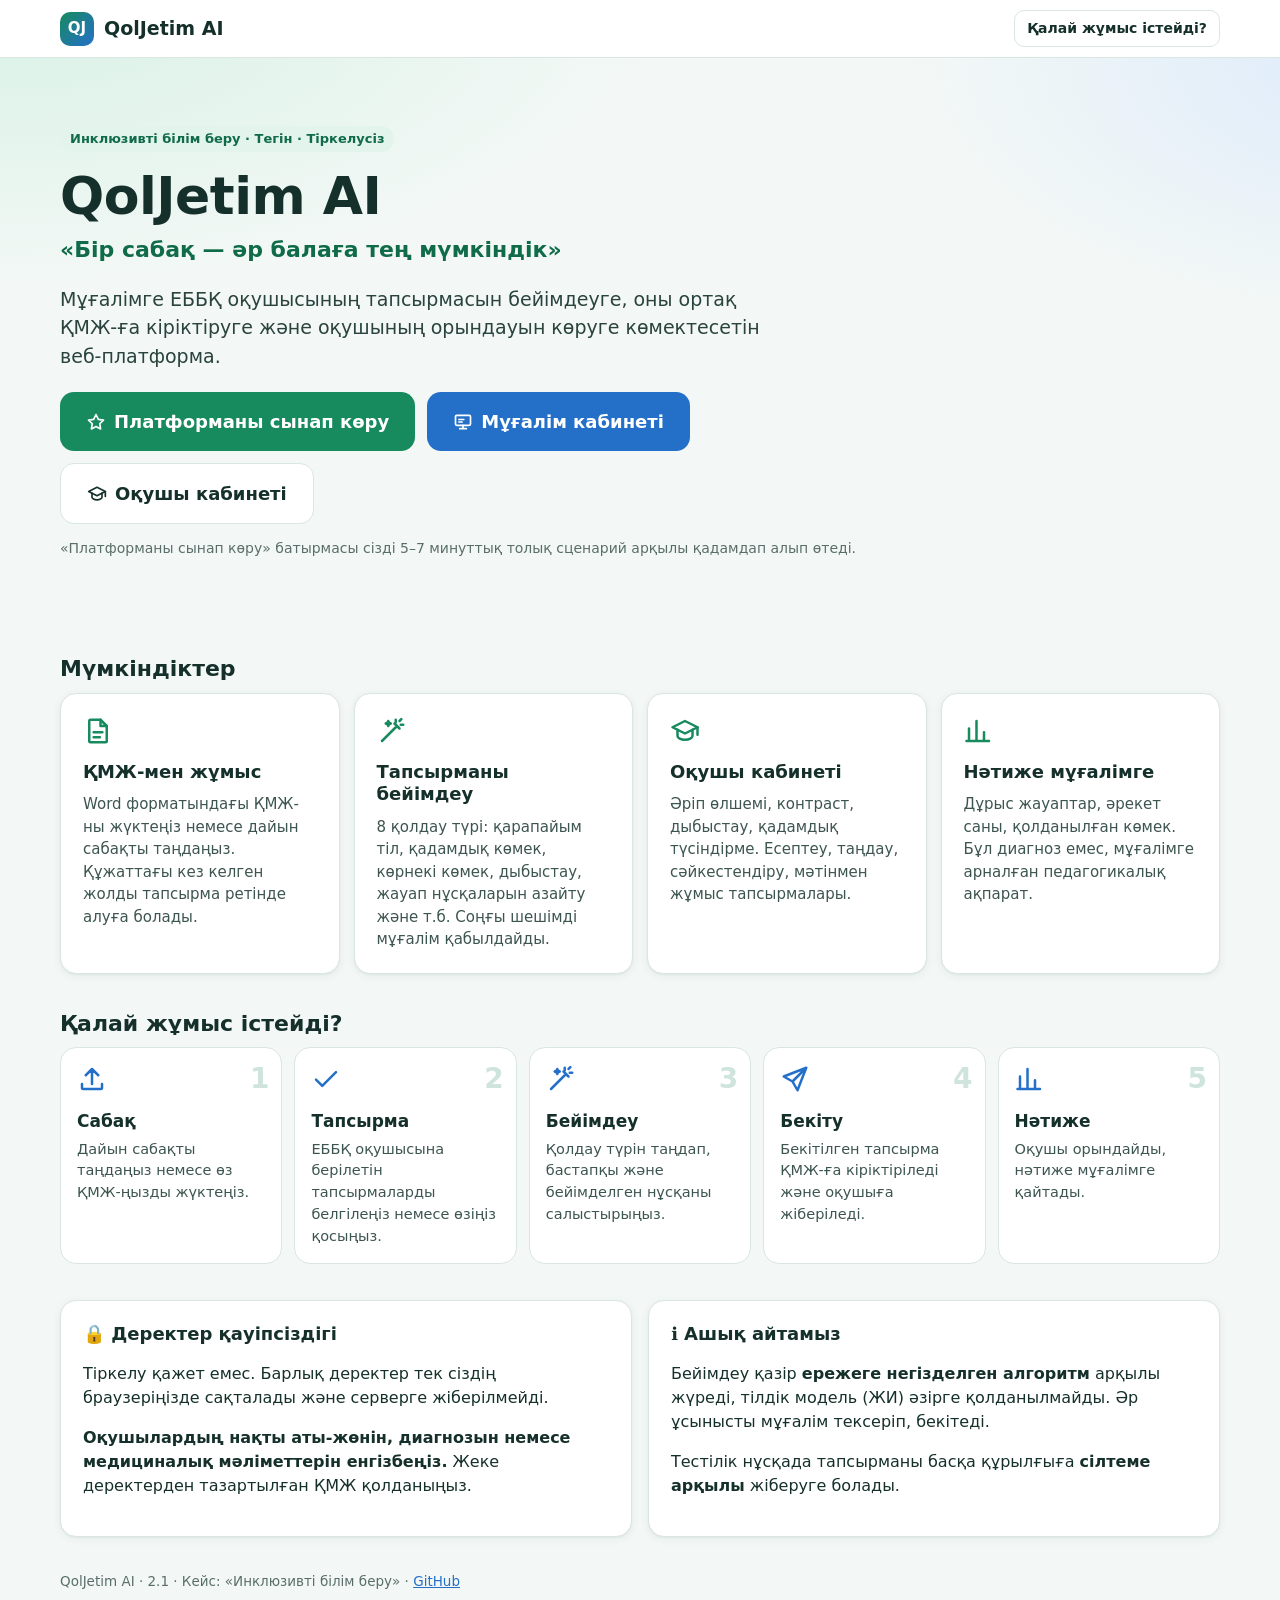
==== commit 04ff4fa7: "QolJetim AI 2.1 preview: help button, audio player, send dialog with QR, before/after view - Student" ====
--- a/v2/index.html
+++ b/v2/index.html
@@ -296,26 +296,26 @@
 button.dot.x::after{content:"✕";color:#7a1f17;font-weight:800;position:absolute;inset:0;display:grid;place-items:center;font-size:16px}
 .plus{font-size:26px;font-weight:800;align-self:center;padding:0 6px}
 /* Контраст режимі */
-body.hc{background:#000;color:#fff}
-body.hc .top{background:#000;border-color:#fff}
-body.hc .logo,body.hc .stu .muted,body.hc .stu .small,body.hc .ptopic{color:#fff}
-body.hc .card,body.hc .taskbox{background:#000;border:2px solid #fff;box-shadow:none}
-body.hc .expr,body.hc .instr,body.hc .qtext,body.hc .pcount,body.hc h1,body.hc h2{color:#ffeb3b}
-body.hc .explain,body.hc .passage,body.hc .vistext,body.hc .hint,body.hc .note{background:#000;color:#fff;border:2px solid #ffeb3b}
-body.hc .btn,body.hc .fbtn,body.hc .choice,body.hc .mrow,body.hc .inp,body.hc .answer input{background:#000;color:#fff;border:2px solid #fff}
-body.hc .btn:hover,body.hc .fbtn:hover,body.hc .choice:hover{background:#222}
-body.hc .choice.on{background:#003a8c;border-color:#ffeb3b}
-body.hc .choice .cl{background:#fff;color:#000}
-body.hc .fontctl{background:#000;border-color:#fff}
-body.hc .flabel{color:#fff}
-body.hc .fb.ok{background:#003d1f;color:#fff;border:2px solid #7CFC00}
-body.hc .fb.no{background:#3d2a00;color:#fff;border:2px solid #ffeb3b}
-body.hc .progress{background:#333;border-color:#fff}
-body.hc .grp{background:#000;border-color:#fff}
-body.hc .grp i,body.hc .dot.a{background:#ffeb3b}
-body.hc .stat{background:#000;color:#fff;border-color:#fff}
-body.hc .stat b{color:#ffeb3b}
-body.hc .tag{background:#fff;color:#000}
+.hc{background:#000;color:#fff}
+.hc .top{background:#000;border-color:#fff}
+.hc .logo,.hc .stu .muted,.hc .stu .small,.hc .ptopic{color:#fff}
+.hc .card,.hc .taskbox{background:#000;border:2px solid #fff;box-shadow:none}
+.hc .expr,.hc .instr,.hc .qtext,.hc .pcount,.hc h1,.hc h2{color:#ffeb3b}
+.hc .explain,.hc .passage,.hc .vistext,.hc .hint,.hc .note{background:#000;color:#fff;border:2px solid #ffeb3b}
+.hc .btn,.hc .fbtn,.hc .choice,.hc .mrow,.hc .inp,.hc .answer input{background:#000;color:#fff;border:2px solid #fff}
+.hc .btn:hover,.hc .fbtn:hover,.hc .choice:hover{background:#222}
+.hc .choice.on{background:#003a8c;border-color:#ffeb3b}
+.hc .choice .cl{background:#fff;color:#000}
+.hc .fontctl{background:#000;border-color:#fff}
+.hc .flabel{color:#fff}
+.hc .fb.ok{background:#003d1f;color:#fff;border:2px solid #7CFC00}
+.hc .fb.no{background:#3d2a00;color:#fff;border:2px solid #ffeb3b}
+.hc .progress{background:#333;border-color:#fff}
+.hc .grp{background:#000;border-color:#fff}
+.hc .grp i,.hc .dot.a{background:#ffeb3b}
+.hc .stat{background:#000;color:#fff;border-color:#fff}
+.hc .stat b{color:#ffeb3b}
+.hc .tag{background:#fff;color:#000}
 /* Гид */
 .tour{position:fixed;right:16px;bottom:16px;z-index:60;width:360px;max-width:calc(100vw - 24px);background:#fff;border:2px solid var(--green);border-radius:18px;box-shadow:0 12px 32px rgba(21,48,42,.22);color:var(--ink)}
 .tour-h{display:flex;align-items:center}
@@ -328,12 +328,89 @@
 .tour-list{margin:12px 0 6px;padding-left:20px;font-size:13.5px;color:var(--muted)}
 .tour-list li.d{color:var(--green-d)} .tour-list li.c{color:var(--ink);font-weight:700}
 @media(max-width:560px){.tour{right:8px;left:8px;bottom:8px;width:auto}}
-body.hc .tour{background:#000;color:#fff;border-color:#ffeb3b}
+.hc .tour{background:#000;color:#fff;border-color:#ffeb3b}
 @media print{.tour,.pvbar{display:none!important}}
 body.tour-on main,body.tour-on .foot2{padding-bottom:230px}
 .tour-all summary{font-size:13.5px;margin-top:8px}
 .tour-b{max-height:46vh}
 .feat>.card,.grid2>.card{margin-top:0}
+
+/* ===================== 2.1 ===================== */
+/* Мұғалім кабинетінің оқылуы */
+#tmain{font-size:17px}
+#tmain .small{font-size:15px}
+#tmain .muted{color:#4b605b}
+#tmain h1{font-size:32px}
+.wrap{max-width:1200px}
+.nav{flex-wrap:wrap;overflow:visible}
+.nav button{font-size:15.5px}
+/* Әрекет карточкасы: бекіту және жіберу */
+.actcard{border:2px solid #b9d9f3;background:#f6faff}
+.actcard.ok{border-color:#9fd8bd;background:#f3fbf7}
+.act-st{display:flex;flex-direction:column;gap:2px;min-width:220px}
+.act-st b{font-size:19px}
+.sendstat{margin-top:12px;padding-top:10px;border-top:1px dashed #b7d7c8;font-size:15px;color:var(--green-d)}
+/* Жіберу терезесі */
+.dlg-ov{position:fixed;inset:0;background:rgba(10,30,25,.45);z-index:90;display:grid;place-items:center;padding:16px;overflow:auto}
+.dlg{background:#fff;border-radius:20px;max-width:860px;width:100%;padding:22px;box-shadow:0 20px 60px rgba(0,0,0,.3);max-height:calc(100vh - 32px);overflow:auto}
+.sendchoice{display:flex;flex-direction:column;align-items:flex-start;gap:6px;text-align:left;border:2px solid var(--line);border-radius:16px;padding:18px;background:#fbfdfc;cursor:pointer;min-height:44px;color:var(--ink)}
+.sendchoice:hover,.sendchoice:focus-visible{border-color:var(--green);background:var(--green-s)}
+.sendchoice svg{width:30px;height:30px;color:var(--green)}
+.sendchoice b{font-size:19px}
+.sendchoice span{font-size:15px;color:#4b605b}
+.linkres{display:grid;grid-template-columns:auto 1fr;gap:18px;align-items:start;border-top:1px solid var(--line);padding-top:16px}
+.qrbox{text-align:center}
+.qrbox svg{max-width:100%;height:auto;border:1px solid var(--line);border-radius:8px;image-rendering:pixelated}
+@media(max-width:640px){.linkres{grid-template-columns:1fr}}
+/* Сегменттік ауыстырғыш */
+.seg{display:inline-flex;flex-wrap:wrap;border:1.5px solid var(--line);border-radius:12px;overflow:hidden}
+.seg button{border:0;background:#fff;padding:10px 16px;font-weight:700;cursor:pointer;min-height:44px;color:var(--muted)}
+.seg button+button{border-left:1.5px solid var(--line)}
+.seg button.on{background:var(--green);color:#fff}
+.plan.diff tr.chg td{background:#f3fbf7}
+.addmark{display:inline-block;margin-top:8px;background:var(--green);color:#fff;font-weight:800;border-radius:8px;padding:2px 10px;font-size:14px}
+.diffgrid{display:grid;grid-template-columns:1fr 1fr;gap:14px}
+@media(max-width:700px){.diffgrid{grid-template-columns:1fr}}
+/* Дауыс жазу жолы */
+.recrow{display:flex;flex-wrap:wrap;gap:8px;align-items:center;margin-top:10px;padding:8px 10px;border:1px dashed #b9d9f3;border-radius:12px;background:#f8fbff;font-size:15px}
+.recrow>svg{width:18px;height:18px;color:var(--blue)}
+/* Дейін / кейін */
+.cmptabs{gap:8px}
+.ba{display:grid;grid-template-columns:minmax(0,.85fr) minmax(0,1.15fr);gap:18px;align-items:start}
+@media(max-width:900px){.ba{grid-template-columns:1fr}}
+.ba-col{border-radius:18px;padding:16px}
+.ba-col h2{margin:0 0 10px;font-size:22px}
+.ba-col.before{background:#f4f4f2;border:2px solid #d6d6cf}
+.ba-col.before h2{color:#5a5a52}
+.ba-col.after{background:#eef8f3;border:2px solid #9fd8bd}
+.ba-col.after h2{color:var(--green-d)}
+.sheet{background:#fff;border:1px solid #d9d9d2;border-radius:6px;padding:18px 20px;font-family:"Times New Roman",Georgia,serif;font-size:15px;line-height:1.5;color:#222;box-shadow:0 1px 3px rgba(0,0,0,.08)}
+.sh-h{font-family:"Segoe UI",system-ui,sans-serif;font-size:12px;color:#777;text-transform:uppercase;letter-spacing:.4px;margin-bottom:10px}
+.sh-i{font-weight:700;margin:0 0 6px}
+.sh-x{font-size:18px;margin:4px 0}
+.sh-t{text-align:justify}
+.sh-cols{display:grid;grid-template-columns:1fr 1fr;gap:10px}
+.sh-cols ol{margin:0;padding-left:22px}
+.ba-list{margin:12px 0 0;padding-left:20px;color:#5a5a52;font-size:15px}
+.stu-frame{border-radius:16px}
+.stu-frame .taskbox{margin:0}
+.goalnote{font-size:17px}
+/* Оқушы: көмек батырмасы */
+.helprow{display:flex;flex-wrap:wrap;gap:10px;justify-content:center;margin-top:14px}
+.btn.help{background:#fff6d6;color:#6b4200;border:2px solid #f0cf6a}
+.btn.help:hover{background:#ffefbf}
+.btn.help[disabled]{opacity:.6}
+.hcnt{background:#6b4200;color:#fff;border-radius:999px;padding:1px 9px;font-size:14px;margin-left:4px}
+.player{display:flex;flex-wrap:wrap;align-items:center;gap:8px;margin:6px 0 4px}
+.stats.six{grid-template-columns:repeat(3,1fr)}
+@media(max-width:560px){.stats,.stats.six{grid-template-columns:1fr 1fr}}
+.hc .btn.help{background:#000;color:#ffeb3b;border-color:#ffeb3b}
+.hc .hcnt{background:#ffeb3b;color:#000}
+.hc .sheet{background:#fff;color:#000}
+@media(min-width:901px){.ba-col.before{position:sticky;top:150px}}
+.hc .btn.listen,.hc .btn.soft,.hc .btn.help,.hc .fbtn{background:#000;color:#fff;border:2px solid #fff}
+.hc .btn.help{color:#ffeb3b;border-color:#ffeb3b}
+.hc .ttype{color:#8fd3ff}
 
 </style>
 </head>
@@ -733,12 +810,13 @@
       const q = p.answer, r = p.remainder;
       it.instruction = S.short ? `${fmt(a)} санын ${dat(b)} бөл.` : `${fmt(a)} санын ${dat(b)} бөліп, бөліндіні тап. Жауабыңды көбейту арқылы тексер.`;
       it.explain = S.simple ? `Бөлу дегеніміз — барлығын тең топтарға бөлу. ${fmt(a)} затты ${abl(b)} топқа саламыз. Неше топ шығатынын табамыз.` : '';
-      if (S.steps) {
+      {
         it.hints.push(`Ойлан: ${acc(b)} нешеге көбейтсек, ${fmt(a)} шығады?`);
         const pr = q >= 2 ? Math.floor(q / 2) : 0;
         if (pr) it.hints.push(`Байқап көр: ${fmt(b)} × ${fmt(pr)} = ${fmt(b * pr)}. Бұл ${abl(a)} аз — үлкенірек санды көбейтіп көр.`);
         it.hints.push(`Тексеру тәсілі: өз жауабыңды ${dat(b)} көбейт. ${r ? 'Шыққан санға қалдықты қосқанда' : 'Нәтижесінде'} ${fmt(a)} шықса — жауабың дұрыс.`);
         if (r) it.hints.push(`Есіңде болсын: қалдық ${abl(b)} кіші болуы керек.`);
+        if (own.length) it.hints = own.slice();
       }
       it.question = r ? `${fmt(a)} : ${fmt(b)} — бөлінді мен қалдықты тап.` : `${fmt(a)} : ${fmt(b)} нешеге тең?`;
       if (S.visual) it.visual = r === 0 && q <= 12 && b <= 40 ? { kind: 'groups', groups: q, per: b, total: a } : (t.visual ? { kind: 'text', text: t.visual } : null);
@@ -746,7 +824,7 @@
       it.instruction = S.short ? `Есепте: ${p.expr}.` : `${p.expr} өрнегінің мәнін тап. Жауабыңды кері амалмен тексер.`;
       const name = { '+': 'Қосу', '−': 'Азайту', '×': 'Көбейту' }[op];
       it.explain = S.simple ? ({ '+': 'Қосу дегеніміз — екі санды біріктіру. Нәтиже әр саннан үлкен болады.', '−': 'Азайту дегеніміз — бір саннан екіншісін алып тастау. Нәтиже азайғыштан кіші болады.', '×': `Көбейту дегеніміз — бірдей сандарды бірнеше рет қосу: ${fmt(a)} санын ${fmt(b)} рет қосамыз.` }[op]) : '';
-      if (S.steps) it.hints = own.length ? own.slice() : ({
+      it.hints = own.length ? own.slice() : ({
         '+': ['Сандарды разрядтары бойынша астын-астына жаз.', 'Бірліктерден бастап қос. 10-нан асса, ондықты келесі разрядқа көшір.', 'Тексер: жауабыңнан бір қосылғышты азайтсаң, екінші қосылғыш шығуы керек.'],
         '−': ['Сандарды разрядтары бойынша астын-астына жаз.', 'Бірліктерден бастап азайт. Жетпесе, көрші разрядтан бір ондық ал.', 'Тексер: жауабыңа азайтқышты қоссаң, азайғыш шығуы керек.'],
         '×': ['Көбейту кестесін еске түсір.', 'Сан үлкен болса, разряд бойынша көбейт: алдымен бірліктерді, сосын ондықтарды.', 'Тексер: жауабыңды бір көбейткішке бөлсең, екінші көбейткіш шығуы керек.']
@@ -765,7 +843,7 @@
     it.options = opts.map(o => o.text); it.correctIdx = opts.findIndex(o => o.ok);
     it.instruction = S.short ? 'Дұрыс жауапты таңда.' : 'Сұрақты мұқият оқы да, дұрыс жауапты таңда. Бір ғана жауап дұрыс.';
     it.explain = S.simple ? (t.simple || 'Әр жауапты сұрақпен салыстыр. Сәйкес келмейтінін алып таста.') : '';
-    if (S.steps) it.hints = own.length ? own.slice() : ['Сұрақты қайта оқы. Не сұралып тұр?', 'Әр жауап нұсқасын кезекпен оқы.', 'Сұраққа сәйкес келмейтін нұсқаларды алып таста.', 'Қалған нұсқаны сұрақпен тағы бір рет тексер.'];
+    it.hints = own.length ? own.slice() : ['Сұрақты қайта оқы. Не сұралып тұр?', 'Әр жауап нұсқасын кезекпен оқы.', 'Сұраққа сәйкес келмейтін нұсқаларды алып таста.', 'Қалған нұсқаны сұрақпен тағы бір рет тексер.'];
   }
   if (t.type === 'match') {
     let pairs = t.pairs.map(p => [p[0].trim(), p[1].trim()]).filter(p => p[0] && p[1]);
@@ -774,7 +852,7 @@
     it.question = t.question || 'Сәйкестендір.';
     it.instruction = S.short ? 'Әр сөзге сәйкесін таңда.' : 'Сол жақтағы әр сөзге оң жақтағы тізімнен сәйкес мәнді таңда.';
     it.explain = S.simple ? (t.simple || 'Алдымен өзің жақсы білетін жұпты тап. Қалғандарын кейін толтыр.') : '';
-    if (S.steps) it.hints = own.length ? own.slice() : ['Сол жақтағы бірінші сөзді оқы.', 'Оң жақтағы тізімнен оған ең жақын мағынаны ізде.', 'Сенімді жұптардан баста, қалғанын соңында толтыр.'];
+    it.hints = own.length ? own.slice() : ['Сол жақтағы бірінші сөзді оқы.', 'Оң жақтағы тізімнен оған ең жақын мағынаны ізде.', 'Сенімді жұптардан баста, қалғанын соңында толтыр.'];
   }
   if (t.type === 'short' || t.type === 'text') {
     it.answers = (t.answers || []).filter(Boolean); it.keywords = (t.keywords || []).filter(Boolean);
@@ -783,11 +861,11 @@
       it.passage = t.passage;
       it.instruction = S.short ? 'Мәтінді оқы. Сұраққа жауап бер.' : 'Мәтінді асықпай оқы. Содан кейін сұраққа жауап бер. Қажет болса, мәтінді қайта оқы.';
       it.explain = S.simple ? (t.simple || 'Жауап мәтіннің ішінде бар. Сұрақтағы сөзді мәтіннен ізде.') : '';
-      if (S.steps) it.hints = own.length ? own.slice() : ['Мәтінді бір рет толық оқы.', 'Сұрақтағы негізгі сөзді мәтіннен ізде.', 'Сол сөз тұрған сөйлемді қайта оқы.', 'Жауабыңды сол сөйлеммен салыстыр.'];
+      it.hints = own.length ? own.slice() : ['Мәтінді бір рет толық оқы.', 'Сұрақтағы негізгі сөзді мәтіннен ізде.', 'Сол сөз тұрған сөйлемді қайта оқы.', 'Жауабыңды сол сөйлеммен салыстыр.'];
     } else {
       it.instruction = S.short ? 'Жауабыңды жаз.' : 'Сұрақты оқып, жауабыңды бір-екі сөзбен жаз.';
       it.explain = S.simple ? (t.simple || 'Толық сөйлем жазудың қажеті жоқ. Бір-екі сөз жеткілікті.') : '';
-      if (S.steps) it.hints = own.length ? own.slice() : ['Сұрақтағы негізгі сөзді тап.', 'Жауабыңды ойлан, оны дауыстап айтып көр.', 'Жазғаныңды қайта оқып, тексер.'];
+      it.hints = own.length ? own.slice() : ['Сұрақтағы негізгі сөзді тап.', 'Жауабыңды ойлан, оны дауыстап айтып көр.', 'Жазғаныңды қайта оқып, тексер.'];
     }
   }
   if (S.visual && t.visual) it.visual = { kind: 'text', text: t.visual };
@@ -909,6 +987,14 @@
   return L;
 }
 
+/* Оқушыға оқылатын негізгі мәтін (жазба мен дыбыстау үшін; көмек қадамдарынсыз) */
+function speechCore(it) {
+  const parts = [it.instruction, it.explain, it.passage, it.type === 'calc' ? it.question : it.question];
+  if (it.type === 'choice') parts.push(it.options.map((o, j) => `${j + 1}) ${o}`).join('. '));
+  if (it.type === 'match') parts.push(it.left.join(', '));
+  return parts.filter(Boolean).map(x => String(x).replace(/[.!?\s]+$/, '')).join('. ') + '.';
+}
+
 /* =====================================================================
    Дыбыстау (Web Speech API) — тек қазақ дауысы болса
    ===================================================================== */
@@ -940,12 +1026,1282 @@
   status() { if (!this.api) return { ok: false, text: 'Браузерде дыбыстау API жоқ' }; return this.voice ? { ok: true, text: `Қазақ дауысы бар: ${this.voice.name}` } : { ok: false, text: 'Осы браузерде қазақ дауысы табылмады — оқушыға шынайы ескерту көрсетіледі. Microsoft Edge-ті интернетпен ашып көріңіз.' }; }
 };
 
+/* QR-код генераторы. QRCode for JavaScript, Copyright (c) 2009 Kazuhiko Arase, MIT лицензиясы.
+   npm qrcode-terminal 0.12.0 (vendor/QRCode) нұсқасынан браузерге біріктірілді. «QR Code» — DENSO WAVE INCORPORATED тіркелген тауар белгісі. */
+const QRLib = (() => {
+  const M = {}; const req = n => M[n.replace("./", "")];
+  M["QRMode"] = (() => { const module = { exports: {} }; const require = req;
+module.exports = {
+    MODE_NUMBER :       1 << 0,
+    MODE_ALPHA_NUM :    1 << 1,
+    MODE_8BIT_BYTE :    1 << 2,
+    MODE_KANJI :        1 << 3
+};
+
+  return module.exports; })();
+  M["QRMath"] = (() => { const module = { exports: {} }; const require = req;
+var QRMath = {
+
+	glog : function(n) {
+	
+		if (n < 1) {
+			throw new Error("glog(" + n + ")");
+		}
+		
+		return QRMath.LOG_TABLE[n];
+	},
+	
+	gexp : function(n) {
+	
+		while (n < 0) {
+			n += 255;
+		}
+	
+		while (n >= 256) {
+			n -= 255;
+		}
+	
+		return QRMath.EXP_TABLE[n];
+	},
+	
+	EXP_TABLE : new Array(256),
+	
+	LOG_TABLE : new Array(256)
+
+};
+	
+for (var i = 0; i < 8; i++) {
+	QRMath.EXP_TABLE[i] = 1 << i;
+}
+for (var i = 8; i < 256; i++) {
+	QRMath.EXP_TABLE[i] = QRMath.EXP_TABLE[i - 4]
+		^ QRMath.EXP_TABLE[i - 5]
+		^ QRMath.EXP_TABLE[i - 6]
+		^ QRMath.EXP_TABLE[i - 8];
+}
+for (var i = 0; i < 255; i++) {
+	QRMath.LOG_TABLE[QRMath.EXP_TABLE[i] ] = i;
+}
+
+module.exports = QRMath;
+
+  return module.exports; })();
+  M["QRPolynomial"] = (() => { const module = { exports: {} }; const require = req;
+var QRMath = req('./QRMath');
+
+function QRPolynomial(num, shift) {
+	if (num.length === undefined) {
+		throw new Error(num.length + "/" + shift);
+	}
+
+	var offset = 0;
+
+	while (offset < num.length && num[offset] === 0) {
+		offset++;
+	}
+
+	this.num = new Array(num.length - offset + shift);
+	for (var i = 0; i < num.length - offset; i++) {
+		this.num[i] = num[i + offset];
+	}
+}
+
+QRPolynomial.prototype = {
+
+	get : function(index) {
+		return this.num[index];
+	},
+	
+	getLength : function() {
+		return this.num.length;
+	},
+	
+	multiply : function(e) {
+	
+		var num = new Array(this.getLength() + e.getLength() - 1);
+	
+		for (var i = 0; i < this.getLength(); i++) {
+			for (var j = 0; j < e.getLength(); j++) {
+				num[i + j] ^= QRMath.gexp(QRMath.glog(this.get(i) ) + QRMath.glog(e.get(j) ) );
+			}
+		}
+	
+		return new QRPolynomial(num, 0);
+	},
+	
+	mod : function(e) {
+	
+		if (this.getLength() - e.getLength() < 0) {
+			return this;
+		}
+	
+		var ratio = QRMath.glog(this.get(0) ) - QRMath.glog(e.get(0) );
+	
+		var num = new Array(this.getLength() );
+		
+		for (var i = 0; i < this.getLength(); i++) {
+			num[i] = this.get(i);
+		}
+		
+		for (var x = 0; x < e.getLength(); x++) {
+			num[x] ^= QRMath.gexp(QRMath.glog(e.get(x) ) + ratio);
+		}
+	
+		// recursive call
+		return new QRPolynomial(num, 0).mod(e);
+	}
+};
+
+module.exports = QRPolynomial;
+
+  return module.exports; })();
+  M["QRMaskPattern"] = (() => { const module = { exports: {} }; const require = req;
+module.exports = {
+	PATTERN000 : 0,
+	PATTERN001 : 1,
+	PATTERN010 : 2,
+	PATTERN011 : 3,
+	PATTERN100 : 4,
+	PATTERN101 : 5,
+	PATTERN110 : 6,
+	PATTERN111 : 7
+};
+
+  return module.exports; })();
+  M["QRUtil"] = (() => { const module = { exports: {} }; const require = req;
+var QRMode = req('./QRMode');
+var QRPolynomial = req('./QRPolynomial');
+var QRMath = req('./QRMath');
+var QRMaskPattern = req('./QRMaskPattern');
+
+var QRUtil = {
+
+    PATTERN_POSITION_TABLE : [
+        [],
+        [6, 18],
+        [6, 22],
+        [6, 26],
+        [6, 30],
+        [6, 34],
+        [6, 22, 38],
+        [6, 24, 42],
+        [6, 26, 46],
+        [6, 28, 50],
+        [6, 30, 54],        
+        [6, 32, 58],
+        [6, 34, 62],
+        [6, 26, 46, 66],
+        [6, 26, 48, 70],
+        [6, 26, 50, 74],
+        [6, 30, 54, 78],
+        [6, 30, 56, 82],
+        [6, 30, 58, 86],
+        [6, 34, 62, 90],
+        [6, 28, 50, 72, 94],
+        [6, 26, 50, 74, 98],
+        [6, 30, 54, 78, 102],
+        [6, 28, 54, 80, 106],
+        [6, 32, 58, 84, 110],
+        [6, 30, 58, 86, 114],
+        [6, 34, 62, 90, 118],
+        [6, 26, 50, 74, 98, 122],
+        [6, 30, 54, 78, 102, 126],
+        [6, 26, 52, 78, 104, 130],
+        [6, 30, 56, 82, 108, 134],
+        [6, 34, 60, 86, 112, 138],
+        [6, 30, 58, 86, 114, 142],
+        [6, 34, 62, 90, 118, 146],
+        [6, 30, 54, 78, 102, 126, 150],
+        [6, 24, 50, 76, 102, 128, 154],
+        [6, 28, 54, 80, 106, 132, 158],
+        [6, 32, 58, 84, 110, 136, 162],
+        [6, 26, 54, 82, 110, 138, 166],
+        [6, 30, 58, 86, 114, 142, 170]
+    ],
+
+    G15 : (1 << 10) | (1 << 8) | (1 << 5) | (1 << 4) | (1 << 2) | (1 << 1) | (1 << 0),
+    G18 : (1 << 12) | (1 << 11) | (1 << 10) | (1 << 9) | (1 << 8) | (1 << 5) | (1 << 2) | (1 << 0),
+    G15_MASK : (1 << 14) | (1 << 12) | (1 << 10)    | (1 << 4) | (1 << 1),
+
+    getBCHTypeInfo : function(data) {
+        var d = data << 10;
+        while (QRUtil.getBCHDigit(d) - QRUtil.getBCHDigit(QRUtil.G15) >= 0) {
+            d ^= (QRUtil.G15 << (QRUtil.getBCHDigit(d) - QRUtil.getBCHDigit(QRUtil.G15) ) );    
+        }
+        return ( (data << 10) | d) ^ QRUtil.G15_MASK;
+    },
+
+    getBCHTypeNumber : function(data) {
+        var d = data << 12;
+        while (QRUtil.getBCHDigit(d) - QRUtil.getBCHDigit(QRUtil.G18) >= 0) {
+            d ^= (QRUtil.G18 << (QRUtil.getBCHDigit(d) - QRUtil.getBCHDigit(QRUtil.G18) ) );    
+        }
+        return (data << 12) | d;
+    },
+
+    getBCHDigit : function(data) {
+
+        var digit = 0;
+
+        while (data !== 0) {
+            digit++;
+            data >>>= 1;
+        }
+
+        return digit;
+    },
+
+    getPatternPosition : function(typeNumber) {
+        return QRUtil.PATTERN_POSITION_TABLE[typeNumber - 1];
+    },
+
+    getMask : function(maskPattern, i, j) {
+        
+        switch (maskPattern) {
+            
+        case QRMaskPattern.PATTERN000 : return (i + j) % 2 === 0;
+        case QRMaskPattern.PATTERN001 : return i % 2 === 0;
+        case QRMaskPattern.PATTERN010 : return j % 3 === 0;
+        case QRMaskPattern.PATTERN011 : return (i + j) % 3 === 0;
+        case QRMaskPattern.PATTERN100 : return (Math.floor(i / 2) + Math.floor(j / 3) ) % 2 === 0;
+        case QRMaskPattern.PATTERN101 : return (i * j) % 2 + (i * j) % 3 === 0;
+        case QRMaskPattern.PATTERN110 : return ( (i * j) % 2 + (i * j) % 3) % 2 === 0;
+        case QRMaskPattern.PATTERN111 : return ( (i * j) % 3 + (i + j) % 2) % 2 === 0;
+
+        default :
+            throw new Error("bad maskPattern:" + maskPattern);
+        }
+    },
+
+    getErrorCorrectPolynomial : function(errorCorrectLength) {
+
+        var a = new QRPolynomial([1], 0);
+
+        for (var i = 0; i < errorCorrectLength; i++) {
+            a = a.multiply(new QRPolynomial([1, QRMath.gexp(i)], 0) );
+        }
+
+        return a;
+    },
+
+    getLengthInBits : function(mode, type) {
+
+        if (1 <= type && type < 10) {
+
+            // 1 - 9
+
+            switch(mode) {
+            case QRMode.MODE_NUMBER     : return 10;
+            case QRMode.MODE_ALPHA_NUM  : return 9;
+            case QRMode.MODE_8BIT_BYTE  : return 8;
+            case QRMode.MODE_KANJI      : return 8;
+            default :
+                throw new Error("mode:" + mode);
+            }
+
+        } else if (type < 27) {
+
+            // 10 - 26
+
+            switch(mode) {
+            case QRMode.MODE_NUMBER     : return 12;
+            case QRMode.MODE_ALPHA_NUM  : return 11;
+            case QRMode.MODE_8BIT_BYTE  : return 16;
+            case QRMode.MODE_KANJI      : return 10;
+            default :
+                throw new Error("mode:" + mode);
+            }
+
+        } else if (type < 41) {
+
+            // 27 - 40
+
+            switch(mode) {
+            case QRMode.MODE_NUMBER     : return 14;
+            case QRMode.MODE_ALPHA_NUM  : return 13;
+            case QRMode.MODE_8BIT_BYTE  : return 16;
+            case QRMode.MODE_KANJI      : return 12;
+            default :
+                throw new Error("mode:" + mode);
+            }
+
+        } else {
+            throw new Error("type:" + type);
+        }
+    },
+
+    getLostPoint : function(qrCode) {
+        
+        var moduleCount = qrCode.getModuleCount();
+        var lostPoint = 0;
+        var row = 0; 
+        var col = 0;
+
+        
+        // LEVEL1
+        
+        for (row = 0; row < moduleCount; row++) {
+
+            for (col = 0; col < moduleCount; col++) {
+
+                var sameCount = 0;
+                var dark = qrCode.isDark(row, col);
+
+                for (var r = -1; r <= 1; r++) {
+
+                    if (row + r < 0 || moduleCount <= row + r) {
+                        continue;
+                    }
+
+                    for (var c = -1; c <= 1; c++) {
+
+                        if (col + c < 0 || moduleCount <= col + c) {
+                            continue;
+                        }
+
+                        if (r === 0 && c === 0) {
+                            continue;
+                        }
+
+                        if (dark === qrCode.isDark(row + r, col + c) ) {
+                            sameCount++;
+                        }
+                    }
+                }
+
+                if (sameCount > 5) {
+                    lostPoint += (3 + sameCount - 5);
+                }
+            }
+        }
+
+        // LEVEL2
+
+        for (row = 0; row < moduleCount - 1; row++) {
+            for (col = 0; col < moduleCount - 1; col++) {
+                var count = 0;
+                if (qrCode.isDark(row,     col    ) ) count++;
+                if (qrCode.isDark(row + 1, col    ) ) count++;
+                if (qrCode.isDark(row,     col + 1) ) count++;
+                if (qrCode.isDark(row + 1, col + 1) ) count++;
+                if (count === 0 || count === 4) {
+                    lostPoint += 3;
+                }
+            }
+        }
+
+        // LEVEL3
+
+        for (row = 0; row < moduleCount; row++) {
+            for (col = 0; col < moduleCount - 6; col++) {
+                if (qrCode.isDark(row, col) && 
+                        !qrCode.isDark(row, col + 1) && 
+                         qrCode.isDark(row, col + 2) && 
+                         qrCode.isDark(row, col + 3) && 
+                         qrCode.isDark(row, col + 4) && 
+                        !qrCode.isDark(row, col + 5) && 
+                         qrCode.isDark(row, col + 6) ) {
+                    lostPoint += 40;
+                }
+            }
+        }
+
+        for (col = 0; col < moduleCount; col++) {
+            for (row = 0; row < moduleCount - 6; row++) {
+                if (qrCode.isDark(row, col) &&
+                        !qrCode.isDark(row + 1, col) &&
+                         qrCode.isDark(row + 2, col) &&
+                         qrCode.isDark(row + 3, col) &&
+                         qrCode.isDark(row + 4, col) &&
+                        !qrCode.isDark(row + 5, col) &&
+                         qrCode.isDark(row + 6, col) ) {
+                    lostPoint += 40;
+                }
+            }
+        }
+
+        // LEVEL4
+        
+        var darkCount = 0;
+
+        for (col = 0; col < moduleCount; col++) {
+            for (row = 0; row < moduleCount; row++) {
+                if (qrCode.isDark(row, col) ) {
+                    darkCount++;
+                }
+            }
+        }
+        
+        var ratio = Math.abs(100 * darkCount / moduleCount / moduleCount - 50) / 5;
+        lostPoint += ratio * 10;
+
+        return lostPoint;       
+    }
+
+};
+
+module.exports = QRUtil;
+
+  return module.exports; })();
+  M["QRErrorCorrectLevel"] = (() => { const module = { exports: {} }; const require = req;
+module.exports = {
+	L : 1,
+	M : 0,
+	Q : 3,
+	H : 2
+};
+
+
+  return module.exports; })();
+  M["QRRSBlock"] = (() => { const module = { exports: {} }; const require = req;
+var QRErrorCorrectLevel = req('./QRErrorCorrectLevel');
+
+function QRRSBlock(totalCount, dataCount) {
+	this.totalCount = totalCount;
+	this.dataCount  = dataCount;
+}
+
+QRRSBlock.RS_BLOCK_TABLE = [
+
+	// L
+	// M
+	// Q
+	// H
+
+	// 1
+	[1, 26, 19],
+	[1, 26, 16],
+	[1, 26, 13],
+	[1, 26, 9],
+	
+	// 2
+	[1, 44, 34],
+	[1, 44, 28],
+	[1, 44, 22],
+	[1, 44, 16],
+
+	// 3
+	[1, 70, 55],
+	[1, 70, 44],
+	[2, 35, 17],
+	[2, 35, 13],
+
+	// 4		
+	[1, 100, 80],
+	[2, 50, 32],
+	[2, 50, 24],
+	[4, 25, 9],
+	
+	// 5
+	[1, 134, 108],
+	[2, 67, 43],
+	[2, 33, 15, 2, 34, 16],
+	[2, 33, 11, 2, 34, 12],
+	
+	// 6
+	[2, 86, 68],
+	[4, 43, 27],
+	[4, 43, 19],
+	[4, 43, 15],
+	
+	// 7		
+	[2, 98, 78],
+	[4, 49, 31],
+	[2, 32, 14, 4, 33, 15],
+	[4, 39, 13, 1, 40, 14],
+	
+	// 8
+	[2, 121, 97],
+	[2, 60, 38, 2, 61, 39],
+	[4, 40, 18, 2, 41, 19],
+	[4, 40, 14, 2, 41, 15],
+	
+	// 9
+	[2, 146, 116],
+	[3, 58, 36, 2, 59, 37],
+	[4, 36, 16, 4, 37, 17],
+	[4, 36, 12, 4, 37, 13],
+	
+	// 10		
+	[2, 86, 68, 2, 87, 69],
+	[4, 69, 43, 1, 70, 44],
+	[6, 43, 19, 2, 44, 20],
+	[6, 43, 15, 2, 44, 16],
+
+	// 11
+	[4, 101, 81],
+	[1, 80, 50, 4, 81, 51],
+	[4, 50, 22, 4, 51, 23],
+	[3, 36, 12, 8, 37, 13],
+
+	// 12
+	[2, 116, 92, 2, 117, 93],
+	[6, 58, 36, 2, 59, 37],
+	[4, 46, 20, 6, 47, 21],
+	[7, 42, 14, 4, 43, 15],
+
+	// 13
+	[4, 133, 107],
+	[8, 59, 37, 1, 60, 38],
+	[8, 44, 20, 4, 45, 21],
+	[12, 33, 11, 4, 34, 12],
+
+	// 14
+	[3, 145, 115, 1, 146, 116],
+	[4, 64, 40, 5, 65, 41],
+	[11, 36, 16, 5, 37, 17],
+	[11, 36, 12, 5, 37, 13],
+
+	// 15
+	[5, 109, 87, 1, 110, 88],
+	[5, 65, 41, 5, 66, 42],
+	[5, 54, 24, 7, 55, 25],
+	[11, 36, 12],
+
+	// 16
+	[5, 122, 98, 1, 123, 99],
+	[7, 73, 45, 3, 74, 46],
+	[15, 43, 19, 2, 44, 20],
+	[3, 45, 15, 13, 46, 16],
+
+	// 17
+	[1, 135, 107, 5, 136, 108],
+	[10, 74, 46, 1, 75, 47],
+	[1, 50, 22, 15, 51, 23],
+	[2, 42, 14, 17, 43, 15],
+
+	// 18
+	[5, 150, 120, 1, 151, 121],
+	[9, 69, 43, 4, 70, 44],
+	[17, 50, 22, 1, 51, 23],
+	[2, 42, 14, 19, 43, 15],
+
+	// 19
+	[3, 141, 113, 4, 142, 114],
+	[3, 70, 44, 11, 71, 45],
+	[17, 47, 21, 4, 48, 22],
+	[9, 39, 13, 16, 40, 14],
+
+	// 20
+	[3, 135, 107, 5, 136, 108],
+	[3, 67, 41, 13, 68, 42],
+	[15, 54, 24, 5, 55, 25],
+	[15, 43, 15, 10, 44, 16],
+
+	// 21
+	[4, 144, 116, 4, 145, 117],
+	[17, 68, 42],
+	[17, 50, 22, 6, 51, 23],
+	[19, 46, 16, 6, 47, 17],
+
+	// 22
+	[2, 139, 111, 7, 140, 112],
+	[17, 74, 46],
+	[7, 54, 24, 16, 55, 25],
+	[34, 37, 13],
+
+	// 23
+	[4, 151, 121, 5, 152, 122],
+	[4, 75, 47, 14, 76, 48],
+	[11, 54, 24, 14, 55, 25],
+	[16, 45, 15, 14, 46, 16],
+
+	// 24
+	[6, 147, 117, 4, 148, 118],
+	[6, 73, 45, 14, 74, 46],
+	[11, 54, 24, 16, 55, 25],
+	[30, 46, 16, 2, 47, 17],
+
+	// 25
+	[8, 132, 106, 4, 133, 107],
+	[8, 75, 47, 13, 76, 48],
+	[7, 54, 24, 22, 55, 25],
+	[22, 45, 15, 13, 46, 16],
+
+	// 26
+	[10, 142, 114, 2, 143, 115],
+	[19, 74, 46, 4, 75, 47],
+	[28, 50, 22, 6, 51, 23],
+	[33, 46, 16, 4, 47, 17],
+
+	// 27
+	[8, 152, 122, 4, 153, 123],
+	[22, 73, 45, 3, 74, 46],
+	[8, 53, 23, 26, 54, 24],
+	[12, 45, 15, 28, 46, 16],
+
+	// 28
+	[3, 147, 117, 10, 148, 118],
+	[3, 73, 45, 23, 74, 46],
+	[4, 54, 24, 31, 55, 25],
+	[11, 45, 15, 31, 46, 16],
+
+	// 29
+	[7, 146, 116, 7, 147, 117],
+	[21, 73, 45, 7, 74, 46],
+	[1, 53, 23, 37, 54, 24],
+	[19, 45, 15, 26, 46, 16],
+
+	// 30
+	[5, 145, 115, 10, 146, 116],
+	[19, 75, 47, 10, 76, 48],
+	[15, 54, 24, 25, 55, 25],
+	[23, 45, 15, 25, 46, 16],
+
+	// 31
+	[13, 145, 115, 3, 146, 116],
+	[2, 74, 46, 29, 75, 47],
+	[42, 54, 24, 1, 55, 25],
+	[23, 45, 15, 28, 46, 16],
+
+	// 32
+	[17, 145, 115],
+	[10, 74, 46, 23, 75, 47],
+	[10, 54, 24, 35, 55, 25],
+	[19, 45, 15, 35, 46, 16],
+
+	// 33
+	[17, 145, 115, 1, 146, 116],
+	[14, 74, 46, 21, 75, 47],
+	[29, 54, 24, 19, 55, 25],
+	[11, 45, 15, 46, 46, 16],
+
+	// 34
+	[13, 145, 115, 6, 146, 116],
+	[14, 74, 46, 23, 75, 47],
+	[44, 54, 24, 7, 55, 25],
+	[59, 46, 16, 1, 47, 17],
+
+	// 35
+	[12, 151, 121, 7, 152, 122],
+	[12, 75, 47, 26, 76, 48],
+	[39, 54, 24, 14, 55, 25],
+	[22, 45, 15, 41, 46, 16],
+
+	// 36
+	[6, 151, 121, 14, 152, 122],
+	[6, 75, 47, 34, 76, 48],
+	[46, 54, 24, 10, 55, 25],
+	[2, 45, 15, 64, 46, 16],
+
+	// 37
+	[17, 152, 122, 4, 153, 123],
+	[29, 74, 46, 14, 75, 47],
+	[49, 54, 24, 10, 55, 25],
+	[24, 45, 15, 46, 46, 16],
+
+	// 38
+	[4, 152, 122, 18, 153, 123],
+	[13, 74, 46, 32, 75, 47],
+	[48, 54, 24, 14, 55, 25],
+	[42, 45, 15, 32, 46, 16],
+
+	// 39
+	[20, 147, 117, 4, 148, 118],
+	[40, 75, 47, 7, 76, 48],
+	[43, 54, 24, 22, 55, 25],
+	[10, 45, 15, 67, 46, 16],
+
+	// 40
+	[19, 148, 118, 6, 149, 119],
+	[18, 75, 47, 31, 76, 48],
+	[34, 54, 24, 34, 55, 25],
+	[20, 45, 15, 61, 46, 16]
+];
+
+QRRSBlock.getRSBlocks = function(typeNumber, errorCorrectLevel) {
+	
+	var rsBlock = QRRSBlock.getRsBlockTable(typeNumber, errorCorrectLevel);
+	
+	if (rsBlock === undefined) {
+		throw new Error("bad rs block @ typeNumber:" + typeNumber + "/errorCorrectLevel:" + errorCorrectLevel);
+	}
+
+	var length = rsBlock.length / 3;
+	
+	var list = [];
+	
+	for (var i = 0; i < length; i++) {
+
+		var count = rsBlock[i * 3 + 0];
+		var totalCount = rsBlock[i * 3 + 1];
+		var dataCount  = rsBlock[i * 3 + 2];
+
+		for (var j = 0; j < count; j++) {
+			list.push(new QRRSBlock(totalCount, dataCount) );	
+		}
+	}
+	
+	return list;
+};
+
+QRRSBlock.getRsBlockTable = function(typeNumber, errorCorrectLevel) {
+
+	switch(errorCorrectLevel) {
+	case QRErrorCorrectLevel.L :
+		return QRRSBlock.RS_BLOCK_TABLE[(typeNumber - 1) * 4 + 0];
+	case QRErrorCorrectLevel.M :
+		return QRRSBlock.RS_BLOCK_TABLE[(typeNumber - 1) * 4 + 1];
+	case QRErrorCorrectLevel.Q :
+		return QRRSBlock.RS_BLOCK_TABLE[(typeNumber - 1) * 4 + 2];
+	case QRErrorCorrectLevel.H :
+		return QRRSBlock.RS_BLOCK_TABLE[(typeNumber - 1) * 4 + 3];
+	default :
+		return undefined;
+	}
+};
+
+module.exports = QRRSBlock;
+
+  return module.exports; })();
+  M["QRBitBuffer"] = (() => { const module = { exports: {} }; const require = req;
+function QRBitBuffer() {
+	this.buffer = [];
+	this.length = 0;
+}
+
+QRBitBuffer.prototype = {
+
+	get : function(index) {
+		var bufIndex = Math.floor(index / 8);
+		return ( (this.buffer[bufIndex] >>> (7 - index % 8) ) & 1) == 1;
+	},
+	
+	put : function(num, length) {
+		for (var i = 0; i < length; i++) {
+			this.putBit( ( (num >>> (length - i - 1) ) & 1) == 1);
+		}
+	},
+	
+	getLengthInBits : function() {
+		return this.length;
+	},
+	
+	putBit : function(bit) {
+	
+		var bufIndex = Math.floor(this.length / 8);
+		if (this.buffer.length <= bufIndex) {
+			this.buffer.push(0);
+		}
+	
+		if (bit) {
+			this.buffer[bufIndex] |= (0x80 >>> (this.length % 8) );
+		}
+	
+		this.length++;
+	}
+};
+
+module.exports = QRBitBuffer;
+
+  return module.exports; })();
+  M["QR8bitByte"] = (() => { const module = { exports: {} }; const require = req;
+var QRMode = req('./QRMode');
+
+function QR8bitByte(data) {
+	this.mode = QRMode.MODE_8BIT_BYTE;
+	this.data = data;
+}
+
+QR8bitByte.prototype = {
+
+	getLength : function() {
+		return this.data.length;
+	},
+	
+	write : function(buffer) {
+		for (var i = 0; i < this.data.length; i++) {
+			// not JIS ...
+			buffer.put(this.data.charCodeAt(i), 8);
+		}
+	}
+};
+
+module.exports = QR8bitByte;
+
+  return module.exports; })();
+  M["index"] = (() => { const module = { exports: {} }; const require = req;
+//---------------------------------------------------------------------
+// QRCode for JavaScript
+//
+// Copyright (c) 2009 Kazuhiko Arase
+//
+// URL: http://www.d-project.com/
+//
+// Licensed under the MIT license:
+//   http://www.opensource.org/licenses/mit-license.php
+//
+// The word "QR Code" is registered trademark of 
+// DENSO WAVE INCORPORATED
+//   http://www.denso-wave.com/qrcode/faqpatent-e.html
+//
+//---------------------------------------------------------------------
+// Modified to work in node for this project (and some refactoring)
+//---------------------------------------------------------------------
+
+var QR8bitByte = req('./QR8bitByte');
+var QRUtil = req('./QRUtil');
+var QRPolynomial = req('./QRPolynomial');
+var QRRSBlock = req('./QRRSBlock');
+var QRBitBuffer = req('./QRBitBuffer');
+
+function QRCode(typeNumber, errorCorrectLevel) {
+	this.typeNumber = typeNumber;
+	this.errorCorrectLevel = errorCorrectLevel;
+	this.modules = null;
+	this.moduleCount = 0;
+	this.dataCache = null;
+	this.dataList = [];
+}
+
+QRCode.prototype = {
+	
+	addData : function(data) {
+		var newData = new QR8bitByte(data);
+		this.dataList.push(newData);
+		this.dataCache = null;
+	},
+	
+	isDark : function(row, col) {
+		if (row < 0 || this.moduleCount <= row || col < 0 || this.moduleCount <= col) {
+			throw new Error(row + "," + col);
+		}
+		return this.modules[row][col];
+	},
+
+	getModuleCount : function() {
+		return this.moduleCount;
+	},
+	
+	make : function() {
+		// Calculate automatically typeNumber if provided is < 1
+		if (this.typeNumber < 1 ){
+			var typeNumber = 1;
+			for (typeNumber = 1; typeNumber < 40; typeNumber++) {
+				var rsBlocks = QRRSBlock.getRSBlocks(typeNumber, this.errorCorrectLevel);
+
+				var buffer = new QRBitBuffer();
+				var totalDataCount = 0;
+				for (var i = 0; i < rsBlocks.length; i++) {
+					totalDataCount += rsBlocks[i].dataCount;
+				}
+
+				for (var x = 0; x < this.dataList.length; x++) {
+					var data = this.dataList[x];
+					buffer.put(data.mode, 4);
+					buffer.put(data.getLength(), QRUtil.getLengthInBits(data.mode, typeNumber) );
+					data.write(buffer);
+				}
+				if (buffer.getLengthInBits() <= totalDataCount * 8)
+					break;
+			}
+			this.typeNumber = typeNumber;
+		}
+		this.makeImpl(false, this.getBestMaskPattern() );
+	},
+	
+	makeImpl : function(test, maskPattern) {
+		
+		this.moduleCount = this.typeNumber * 4 + 17;
+		this.modules = new Array(this.moduleCount);
+		
+		for (var row = 0; row < this.moduleCount; row++) {
+			
+			this.modules[row] = new Array(this.moduleCount);
+			
+			for (var col = 0; col < this.moduleCount; col++) {
+				this.modules[row][col] = null;//(col + row) % 3;
+			}
+		}
+	
+		this.setupPositionProbePattern(0, 0);
+		this.setupPositionProbePattern(this.moduleCount - 7, 0);
+		this.setupPositionProbePattern(0, this.moduleCount - 7);
+		this.setupPositionAdjustPattern();
+		this.setupTimingPattern();
+		this.setupTypeInfo(test, maskPattern);
+		
+		if (this.typeNumber >= 7) {
+			this.setupTypeNumber(test);
+		}
+	
+		if (this.dataCache === null) {
+			this.dataCache = QRCode.createData(this.typeNumber, this.errorCorrectLevel, this.dataList);
+		}
+	
+		this.mapData(this.dataCache, maskPattern);
+	},
+
+	setupPositionProbePattern : function(row, col)  {
+		
+		for (var r = -1; r <= 7; r++) {
+			
+			if (row + r <= -1 || this.moduleCount <= row + r) continue;
+			
+			for (var c = -1; c <= 7; c++) {
+				
+				if (col + c <= -1 || this.moduleCount <= col + c) continue;
+				
+				if ( (0 <= r && r <= 6 && (c === 0 || c === 6) ) || 
+                     (0 <= c && c <= 6 && (r === 0 || r === 6) ) || 
+                     (2 <= r && r <= 4 && 2 <= c && c <= 4) ) {
+					this.modules[row + r][col + c] = true;
+				} else {
+					this.modules[row + r][col + c] = false;
+				}
+			}		
+		}		
+	},
+	
+	getBestMaskPattern : function() {
+	
+		var minLostPoint = 0;
+		var pattern = 0;
+	
+		for (var i = 0; i < 8; i++) {
+			
+			this.makeImpl(true, i);
+	
+			var lostPoint = QRUtil.getLostPoint(this);
+	
+			if (i === 0 || minLostPoint >  lostPoint) {
+				minLostPoint = lostPoint;
+				pattern = i;
+			}
+		}
+	
+		return pattern;
+	},
+	
+	createMovieClip : function(target_mc, instance_name, depth) {
+	
+		var qr_mc = target_mc.createEmptyMovieClip(instance_name, depth);
+		var cs = 1;
+	
+		this.make();
+
+		for (var row = 0; row < this.modules.length; row++) {
+			
+			var y = row * cs;
+			
+			for (var col = 0; col < this.modules[row].length; col++) {
+	
+				var x = col * cs;
+				var dark = this.modules[row][col];
+			
+				if (dark) {
+					qr_mc.beginFill(0, 100);
+					qr_mc.moveTo(x, y);
+					qr_mc.lineTo(x + cs, y);
+					qr_mc.lineTo(x + cs, y + cs);
+					qr_mc.lineTo(x, y + cs);
+					qr_mc.endFill();
+				}
+			}
+		}
+		
+		return qr_mc;
+	},
+
+	setupTimingPattern : function() {
+		
+		for (var r = 8; r < this.moduleCount - 8; r++) {
+			if (this.modules[r][6] !== null) {
+				continue;
+			}
+			this.modules[r][6] = (r % 2 === 0);
+		}
+	
+		for (var c = 8; c < this.moduleCount - 8; c++) {
+			if (this.modules[6][c] !== null) {
+				continue;
+			}
+			this.modules[6][c] = (c % 2 === 0);
+		}
+	},
+	
+	setupPositionAdjustPattern : function() {
+	
+		var pos = QRUtil.getPatternPosition(this.typeNumber);
+		
+		for (var i = 0; i < pos.length; i++) {
+		
+			for (var j = 0; j < pos.length; j++) {
+			
+				var row = pos[i];
+				var col = pos[j];
+				
+				if (this.modules[row][col] !== null) {
+					continue;
+				}
+				
+				for (var r = -2; r <= 2; r++) {
+				
+					for (var c = -2; c <= 2; c++) {
+					
+						if (Math.abs(r) === 2 || 
+                            Math.abs(c) === 2 ||
+                            (r === 0 && c === 0) ) {
+							this.modules[row + r][col + c] = true;
+						} else {
+							this.modules[row + r][col + c] = false;
+						}
+					}
+				}
+			}
+		}
+	},
+	
+	setupTypeNumber : function(test) {
+	
+		var bits = QRUtil.getBCHTypeNumber(this.typeNumber);
+        var mod;
+	
+		for (var i = 0; i < 18; i++) {
+			mod = (!test && ( (bits >> i) & 1) === 1);
+			this.modules[Math.floor(i / 3)][i % 3 + this.moduleCount - 8 - 3] = mod;
+		}
+	
+		for (var x = 0; x < 18; x++) {
+			mod = (!test && ( (bits >> x) & 1) === 1);
+			this.modules[x % 3 + this.moduleCount - 8 - 3][Math.floor(x / 3)] = mod;
+		}
+	},
+	
+	setupTypeInfo : function(test, maskPattern) {
+	
+		var data = (this.errorCorrectLevel << 3) | maskPattern;
+		var bits = QRUtil.getBCHTypeInfo(data);
+        var mod;
+	
+		// vertical		
+		for (var v = 0; v < 15; v++) {
+	
+			mod = (!test && ( (bits >> v) & 1) === 1);
+	
+			if (v < 6) {
+				this.modules[v][8] = mod;
+			} else if (v < 8) {
+				this.modules[v + 1][8] = mod;
+			} else {
+				this.modules[this.moduleCount - 15 + v][8] = mod;
+			}
+		}
+	
+		// horizontal
+		for (var h = 0; h < 15; h++) {
+	
+			mod = (!test && ( (bits >> h) & 1) === 1);
+			
+			if (h < 8) {
+				this.modules[8][this.moduleCount - h - 1] = mod;
+			} else if (h < 9) {
+				this.modules[8][15 - h - 1 + 1] = mod;
+			} else {
+				this.modules[8][15 - h - 1] = mod;
+			}
+		}
+	
+		// fixed module
+		this.modules[this.moduleCount - 8][8] = (!test);
+	
+	},
+	
+	mapData : function(data, maskPattern) {
+		
+		var inc = -1;
+		var row = this.moduleCount - 1;
+		var bitIndex = 7;
+		var byteIndex = 0;
+		
+		for (var col = this.moduleCount - 1; col > 0; col -= 2) {
+	
+			if (col === 6) col--;
+	
+			while (true) {
+	
+				for (var c = 0; c < 2; c++) {
+					
+					if (this.modules[row][col - c] === null) {
+						
+						var dark = false;
+	
+						if (byteIndex < data.length) {
+							dark = ( ( (data[byteIndex] >>> bitIndex) & 1) === 1);
+						}
+	
+						var mask = QRUtil.getMask(maskPattern, row, col - c);
+	
+						if (mask) {
+							dark = !dark;
+						}
+						
+						this.modules[row][col - c] = dark;
+						bitIndex--;
+	
+						if (bitIndex === -1) {
+							byteIndex++;
+							bitIndex = 7;
+						}
+					}
+				}
+								
+				row += inc;
+	
+				if (row < 0 || this.moduleCount <= row) {
+					row -= inc;
+					inc = -inc;
+					break;
+				}
+			}
+		}
+		
+	}
+
+};
+
+QRCode.PAD0 = 0xEC;
+QRCode.PAD1 = 0x11;
+
+QRCode.createData = function(typeNumber, errorCorrectLevel, dataList) {
+	
+	var rsBlocks = QRRSBlock.getRSBlocks(typeNumber, errorCorrectLevel);
+	
+	var buffer = new QRBitBuffer();
+	
+	for (var i = 0; i < dataList.length; i++) {
+		var data = dataList[i];
+		buffer.put(data.mode, 4);
+		buffer.put(data.getLength(), QRUtil.getLengthInBits(data.mode, typeNumber) );
+		data.write(buffer);
+	}
+
+	// calc num max data.
+	var totalDataCount = 0;
+	for (var x = 0; x < rsBlocks.length; x++) {
+		totalDataCount += rsBlocks[x].dataCount;
+	}
+
+	if (buffer.getLengthInBits() > totalDataCount * 8) {
+		throw new Error("code length overflow. (" + 
+            buffer.getLengthInBits() + 
+            ">" +  
+            totalDataCount * 8 + 
+            ")");
+	}
+
+	// end code
+	if (buffer.getLengthInBits() + 4 <= totalDataCount * 8) {
+		buffer.put(0, 4);
+	}
+
+	// padding
+	while (buffer.getLengthInBits() % 8 !== 0) {
+		buffer.putBit(false);
+	}
+
+	// padding
+	while (true) {
+		
+		if (buffer.getLengthInBits() >= totalDataCount * 8) {
+			break;
+		}
+		buffer.put(QRCode.PAD0, 8);
+		
+		if (buffer.getLengthInBits() >= totalDataCount * 8) {
+			break;
+		}
+		buffer.put(QRCode.PAD1, 8);
+	}
+
+	return QRCode.createBytes(buffer, rsBlocks);
+};
+
+QRCode.createBytes = function(buffer, rsBlocks) {
+
+	var offset = 0;
+	
+	var maxDcCount = 0;
+	var maxEcCount = 0;
+	
+	var dcdata = new Array(rsBlocks.length);
+	var ecdata = new Array(rsBlocks.length);
+	
+	for (var r = 0; r < rsBlocks.length; r++) {
+
+		var dcCount = rsBlocks[r].dataCount;
+		var ecCount = rsBlocks[r].totalCount - dcCount;
+
+		maxDcCount = Math.max(maxDcCount, dcCount);
+		maxEcCount = Math.max(maxEcCount, ecCount);
+		
+		dcdata[r] = new Array(dcCount);
+		
+		for (var i = 0; i < dcdata[r].length; i++) {
+			dcdata[r][i] = 0xff & buffer.buffer[i + offset];
+		}
+		offset += dcCount;
+		
+		var rsPoly = QRUtil.getErrorCorrectPolynomial(ecCount);
+		var rawPoly = new QRPolynomial(dcdata[r], rsPoly.getLength() - 1);
+
+		var modPoly = rawPoly.mod(rsPoly);
+		ecdata[r] = new Array(rsPoly.getLength() - 1);
+		for (var x = 0; x < ecdata[r].length; x++) {
+            var modIndex = x + modPoly.getLength() - ecdata[r].length;
+			ecdata[r][x] = (modIndex >= 0)? modPoly.get(modIndex) : 0;
+		}
+
+	}
+	
+	var totalCodeCount = 0;
+	for (var y = 0; y < rsBlocks.length; y++) {
+		totalCodeCount += rsBlocks[y].totalCount;
+	}
+
+	var data = new Array(totalCodeCount);
+	var index = 0;
+
+	for (var z = 0; z < maxDcCount; z++) {
+		for (var s = 0; s < rsBlocks.length; s++) {
+			if (z < dcdata[s].length) {
+				data[index++] = dcdata[s][z];
+			}
+		}
+	}
+
+	for (var xx = 0; xx < maxEcCount; xx++) {
+		for (var t = 0; t < rsBlocks.length; t++) {
+			if (xx < ecdata[t].length) {
+				data[index++] = ecdata[t][xx];
+			}
+		}
+	}
+
+	return data;
+
+};
+
+module.exports = QRCode;
+
+  return module.exports; })();
+  return { QRCode: M["index"], ECL: M["QRErrorCorrectLevel"] };
+})();
+/* URL-ді SVG QR-кодқа айналдыру */
+function qrSvg(text, px = 0) {
+  const qr = new QRLib.QRCode(-1, QRLib.ECL.L); qr.addData(text); qr.make();
+  const n = qr.getModuleCount(), q = 4, size = (n + q * 2);
+  if (!px) px = Math.max(3, Math.floor(300 / size)); // бүтін пиксель: экраннан сканерлеу оңай
+  let d = '';
+  for (let r = 0; r < n; r++) for (let c = 0; c < n; c++) if (qr.isDark(r, c)) d += `M${c + q} ${r + q}h1v1h-1z`;
+  return `<svg xmlns="http://www.w3.org/2000/svg" viewBox="0 0 ${size} ${size}" width="${size * px}" height="${size * px}" shape-rendering="crispEdges" role="img" aria-label="QR-код"><rect width="100%" height="100%" fill="#fff"/><path d="${d}" fill="#000"/></svg>`;
+}
 /* =====================================================================
    Баптаулар
    ===================================================================== */
 // Google Forms сілтемесі берілгенде осында жазылады. Бос болса, «Пікір қалдыру» батырмасы көрсетілмейді.
 const FEEDBACK_URL = window.QJ_FEEDBACK_URL || '';
-const APP_VER = '2.0';
+const APP_VER = '2.1';
 
 /* =====================================================================
    Ортақ көмекшілер
@@ -955,26 +2311,46 @@
 const studentName = id => id === 'link' ? 'Оқушы (сілтеме арқылы)' : id === 'preview' ? 'Алдын ала қарау' : (students().find(s => s.id === id) || { name: 'Оқушы' }).name;
 const getLesson = () => migrateLesson(Store.get('lesson', null));
 
-const RULES_VER = 3;
+const RULES_VER = 4;
 function getDraft() {
   const d0 = Store.get('draft', null);
   if (d0 && d0.rulesVer !== RULES_VER) { d0.rulesVer = RULES_VER; if (d0.approved) { d0.approved = false; d0.approvedAt = 0; d0.needReapprove = true; } Store.set('draft', d0); }
   return d0 || { supports: {}, custom: {}, criterion: '', method: '', studentId: 's1', approved: false, approvedAt: 0, stageIdx: null, rulesVer: RULES_VER };
 }
 function saveDraft(d, keepApproval = false) { if (!keepApproval) { d.approved = false; d.approvedAt = 0; } d.rulesVer = RULES_VER; Store.set('draft', d); }
-function draftItems(L, d) {
-  const S = d.supports || {};
-  return (L?.tasks || []).filter(t => t.selected && !validateTask(t)).map(t => {
-    const base = adaptTask(t, S); const c = (d.custom || {})[base.id] || {};
+
+/* --- Жазылған дауыстар ---
+   1) Кірістірілген демо-жазбалар (математика, 3 тапсырма): адам дауысымен «Қысқа нұсқаулық» + «Қарапайым тіл» мәтіні оқылған.
+      Сондықтан олар тек осы екі қолдау таңдалып, мәтін өзгертілмегенде ғана қолданылады.
+   2) Мұғалім осы құрылғыда өзі жазған дауыс: жазу кезіндегі мәтін қазіргі мәтінмен сәйкес келсе ғана ойнатылады. */
+const localRecs = () => Store.get('recs', {});
+function recKindFor(it, S, c) {
+  const lr = localRecs()[it.id]; if (lr && lr.text === speechCore(it)) return 'local';
+  const em = (window.QJ_AUDIO || {})[it.id];
+  if (em && S.short && S.simple && !(c && (c.instruction != null || c.explain != null || c.question != null))) return 'embed';
+  return '';
+}
+function itemsFromTasks(tasks, S, custom) {
+  return (tasks || []).filter(t => t.selected !== false && !validateTask(t)).map(t => {
+    const base = adaptTask(t, S); const c = (custom || {})[base.id] || {};
     const it = { ...base };
     ['instruction', 'question', 'explain', 'hints'].forEach(k => { if (c[k] != null) it[k] = c[k]; });
     if (c.visualText != null && S.visual) it.visual = c.visualText ? { kind: 'text', text: c.visualText } : null;
-    it.edited = !!Object.keys(c).length;
+    it.edited = !!Object.keys(c).length; it.recKind = recKindFor(it, S, c);
     return it;
   });
 }
+function draftItems(L, d) { return itemsFromTasks((L?.tasks || []).filter(t => t.selected), d.supports || {}, d.custom); }
+function draftTasks(L) { return (L?.tasks || []).filter(t => t.selected && !validateTask(t)); }
 const draftCriterion = d => d.criterion || CRITERION_DEFAULT;
 const draftMethod = d => d.method || methodText(d.supports || {});
+/* Ойнатуға болатын жазба (оқушы жағында, ойнату сәтінде тексеріледі) */
+function playableRec(it, S) {
+  const lr = localRecs()[it.id]; if (lr && lr.text === speechCore(it)) return lr.data;
+  const em = (window.QJ_AUDIO || {})[it.id];
+  if (em && (it.recKind === 'embed' || (it.recKind == null && S.short && S.simple))) return em;
+  return null;
+}
 
 /* Сілтеме арқылы беру: деректер сығылып, сілтеменің ішіне жазылады (сервер жоқ) */
 async function packData(obj) {
@@ -1048,8 +2424,7 @@
 
 async function render() {
   const p = location.hash.slice(1) || '/';
-  if (TTS.api) speechSynthesis.cancel();
-  if (window.__qjAudio) { window.__qjAudio.pause(); window.__qjAudio = null; }
+  stopSpeech(); closeDlg();
   const app = $('#app');
   document.body.classList.toggle('hc', p.startsWith('/s') && !!Store.get('contrast', false));
   try {
@@ -1119,7 +2494,7 @@
 /* =====================================================================
    МҰҒАЛІМ КАБИНЕТІ
    ===================================================================== */
-const T_NAV = [['dash', 'Басты бет', 'home'], ['upload', 'Сабақ және ҚМЖ', 'upload'], ['adapt', 'Тапсырманы бейімдеу', 'wand'], ['students', 'Оқушылар', 'users'], ['results', 'Нәтижелер', 'chart']];
+const T_NAV = [['dash', 'Басты бет', 'home'], ['upload', 'Сабақ және ҚМЖ', 'upload'], ['adapt', 'Тапсырманы бейімдеу', 'wand'], ['compare', 'Салыстыру', 'eye'], ['students', 'Оқушылар', 'users'], ['results', 'Нәтижелер', 'chart']];
 function teacherShell(sec, body) {
   return `<header class="top"><div class="wrap">
     <button class="logo" data-go="/" aria-label="Басты бетке"><span class="logo-mark">QJ</span>QolJetim AI</button>
@@ -1130,8 +2505,8 @@
     <button class="btn ghost sm" data-go="/">${icon('out')}Шығу</button>
   </div></header><main class="wrap" id="tmain">${body}</main>`;
 }
-function teacherView(sec) { return ({ dash: tDash, upload: tUpload, adapt: tAdapt, students: tStudents, results: tResults }[sec] || tDash)(); }
-function bindTeacher(sec) { ({ upload: bindUpload, adapt: bindAdapt, students: bindStudents, results: bindResults, dash: bindDash }[sec] || (() => { }))(); }
+function teacherView(sec) { return ({ dash: tDash, upload: tUpload, adapt: tAdapt, compare: tCompare, students: tStudents, results: tResults }[sec] || tDash)(); }
+function bindTeacher(sec) { ({ upload: bindUpload, adapt: bindAdapt, compare: bindCompare, students: bindStudents, results: bindResults, dash: bindDash }[sec] || (() => { }))(); }
 
 function flowStatus() {
   const L = getLesson(), d = getDraft(), as = Store.get('assignments', {}), res = Store.get('results', []);
@@ -1327,54 +2702,69 @@
 }
 
 /* ---------------- Тапсырманы бейімдеу ---------------- */
+let recCtl = null; // мұғалімнің дауыс жазуы
 function tAdapt() {
   const L = getLesson();
   if (!L) return `<h1>Тапсырманы бейімдеу</h1><section class="card"><p>Алдымен сабақты таңдаңыз немесе ҚМЖ жүктеңіз.</p><button class="btn" data-go="/t/upload">${icon('upload')}Сабақ таңдау</button></section>`;
-  const d = getDraft(); const S = d.supports || {}; const items = draftItems(L, d); const st = students();
-  const as = Store.get('assignments', {})[d.studentId]; const ed = state.editMode; const tts = TTS.status();
+  const d = getDraft(); const S = d.supports || {}; const items = draftItems(L, d); const st = students(); const ed = state.editMode; const tts = TTS.status();
   if (!items.length) return `<h1>Тапсырманы бейімдеу</h1><section class="card"><p>Оқушыға берілетін тапсырма таңдалмаған.</p><button class="btn" data-go="/t/upload">${icon('edit')}Тапсырмаларды белгілеу</button></section>`;
   const hasChoice = items.some(i => i.type === 'choice' || i.type === 'match');
-  const allRec = items.every(i => (window.QJ_AUDIO || {})[i.id]);
+  const nRec = items.filter(i => i.recKind).length;
   return `<h1>Тапсырманы бейімдеу</h1>
   <p class="muted">${esc(L.subject || '')}${L.grade ? ' · ' + esc(L.grade) + '-сынып' : ''} · <b>${esc(L.topic)}</b> · ${items.length} тапсырма <button class="linkbtn" data-go="/t/upload">өзгерту</button></p>
-  <section class="card"><h2>Оқушыға қандай қолдау қажет?</h2>
+  <section class="card"><h2>1. Оқушыға қандай қолдау қажет?</h2>
     <p class="muted small">Мұғалім педагогикалық қажеттілікті таңдайды. Жүйе диагноз қоймайды. Бір қиындығы бар балалардың бәріне бірдей бейімдеу сәйкес келе бермейді, сондықтан қолдау әр оқушыға жеке таңдалады.</p>
     <div class="row" style="margin-bottom:12px"><label class="f" for="stuSel" style="margin:0">Оқушы:</label><select class="inp" id="stuSel" style="max-width:280px">${st.map(s => `<option value="${s.id}" ${s.id === d.studentId ? 'selected' : ''}>${esc(s.name)}</option>`).join('')}</select></div>
     <div class="chips">${SUPPORTS.map(([k, t]) => `<label class="chip ${S[k] ? 'on' : ''}"><input type="checkbox" data-sup="${k}" ${S[k] ? 'checked' : ''}>${t}${k === 'fewer' && !hasChoice ? ' <small class="muted">(таңдау мен сәйкестендіруге)</small>' : ''}</label>`).join('')}</div>
     ${d.needReapprove ? '<div class="note w mt small">Платформа жаңартылды. Тапсырманы қарап шығып, қайта <b>бекітіңіз</b>.</div>' : ''}
-    ${S.tts ? (allRec ? `<div class="note g mt small">${icon('speaker', 'width="16" height="16"')} Барлық тапсырмаға жазылған қазақша дауыс бар, ол интернетсіз ойнатылады.</div>` : `<div class="note ${tts.ok ? 'g' : 'w'} mt small">${icon('speaker', 'width="16" height="16"')} ${esc(tts.text)}</div>`) : ''}
+    ${S.tts ? `<div class="note ${nRec === items.length || tts.ok ? 'g' : 'w'} mt small">${icon('speaker', 'width="16" height="16"')} Жазылған дауыс: ${nRec}/${items.length} тапсырмада (интернетсіз ойнатылады). ${nRec < items.length ? (tts.ok ? `Қалғаны браузер дауысымен оқылады: ${esc(TTS.voice.name)}.` : 'Қалғаны үшін осы браузерде қазақ дауысы жоқ: оқушыға шынайы ескерту көрсетіледі. Төменде әр тапсырмаға өз дауысыңызды жаза аласыз («Дауыс жазу») немесе Microsoft Edge-ті интернетпен қолданыңыз.') : ''}</div>` : ''}
     <div class="note mt small">${icon('bulb', 'width="16" height="16"')} Бейімдеу <b>ережеге негізделген алгоритм</b> арқылы ұсынылады (тілдік модель емес). Оқу мақсаты өзгермейді, тек тапсырманың берілу және орындалу тәсілі өзгереді. Кез келген мәтінді мұғалім өзгерте алады.</div>
   </section>
-  <section class="card"><div class="row"><h2 style="margin:0">Бастапқы және бейімделген тапсырма</h2><span class="spacer"></span>
-    <button class="btn ghost sm" id="previewBtn">${icon('eye')}Оқушы көрінісі</button>
+  ${actionCard(L, d, 'top')}
+  <section class="card"><div class="row"><h2 style="margin:0">2. Бастапқы және бейімделген тапсырма</h2><span class="spacer"></span>
+    <button class="btn ghost sm" data-go="/t/compare">${icon('eye')}Салыстыру</button>
+    <button class="btn ghost sm" id="previewBtn">${icon('student')}Оқушы көрінісі</button>
     <button class="btn ${ed ? '' : 'ghost'} sm" id="editBtn">${icon('edit')}${ed ? 'Өңдеуді сақтау' : 'Өңдеу'}</button></div>
     ${items.map((it, i) => adaptCompare(it, i, S, ed)).join('')}
     ${ed ? `<label class="f">Орындау тәсілі</label><textarea class="inp" id="edMethod">${esc(draftMethod(d))}</textarea><label class="f">Бағалау критерийі</label><textarea class="inp" id="edCrit">${esc(draftCriterion(d))}</textarea>
-      <div class="row mt"><button class="btn ghost sm" id="resetEdits">Бастапқы ұсынысқа қайтару</button></div>` : ''}
-    <div class="row mt2">
-      <button class="btn blue" id="approveBtn" ${d.approved ? 'disabled' : ''}>${icon('check')}${d.approved ? 'Бекітілді' : 'Бекіту'}</button>
-      <span class="small ${d.approved ? '' : 'muted'}">${d.approved ? `✓ Мұғалім бекітті: ${nowStr(d.approvedAt)}` : 'Жіберу үшін алдымен бекітіңіз'}</span>
-    </div>
+      <div class="row mt"><button class="btn ghost sm" id="resetEdits">Бастапқы ұсынысқа қайтару</button><button class="btn" id="editBtn2">${icon('check')}Өңдеуді сақтау</button></div>` : ''}
   </section>
-  <section class="card ${d.approved ? '' : 'dim'}" id="sendCard"><h2>Оқушыға жіберу</h2>
-    <div class="grid2">
-      <div class="sendopt"><h3>${icon('student')} Осы құрылғыда</h3><p class="small muted">Оқушы кабинеті осы браузерде ашылады. Демонстрацияға ыңғайлы.</p><button class="btn" id="sendBtn" ${d.approved ? '' : 'disabled'}>${icon('send')}Осы құрылғыда жіберу</button>
-        ${as ? `<p class="small mt">✓ «${esc(studentName(d.studentId))}» оқушысына жіберілді: ${nowStr(as.sentAt)}${as.version !== d.approvedAt ? ' <b>(кейін өзгерістер болды, қайта жіберіңіз)</b>' : ''} · <button class="linkbtn" data-go="/s">Оқушы кабинетіне өту</button></p>` : ''}</div>
-      <div class="sendopt"><h3>${icon('send')} Сілтеме арқылы (басқа құрылғыға)</h3><p class="small muted">Тапсырма сілтеменің ішіне жазылады, сервер қолданылмайды. Оқушы нәтижені сізге сілтеме арқылы қайтарады.</p><button class="btn blue" id="linkBtn" ${d.approved ? '' : 'disabled'}>${icon('send')}Сілтеме жасау</button><div id="linkOut"></div></div>
-    </div>
-  </section>
-  <section class="card" id="planCard"><div class="row"><h2 style="margin:0">Ортақ ҚМЖ ішіндегі көрінісі</h2><span class="spacer"></span>
+  ${actionCard(L, d, 'bottom')}
+  <section class="card" id="planCard"><div class="row"><h2 style="margin:0">Ортақ ҚМЖ</h2><span class="spacer"></span>
     <button class="btn ghost sm" id="printBtn">${icon('file')}Басып шығару</button>
     <button class="btn ghost sm" id="wordBtn">${icon('down')}Word жүктеу</button></div>
-    <p class="muted small">Бөлек жоспар жасалмайды: бейімделген тапсырма ортақ жоспардың тиісті кезеңіне кіріктіріледі. ${L.docxB64 ? 'Word файлында бастапқы құжат сақталып, тек осы блок қосылады.' : 'Word файлы осы сабақ жоспарынан жасалады.'}</p>
-    ${planView(L, d, items)}
+    <div class="seg mt" role="tablist" aria-label="ҚМЖ көрінісі">${[['orig', 'Бастапқы ҚМЖ'], ['adapted', 'Бейімделген ҚМЖ'], ['diff', 'Салыстыру']].map(([k, t]) => `<button role="tab" aria-selected="${(state.planMode || 'adapted') === k}" class="${(state.planMode || 'adapted') === k ? 'on' : ''}" data-pm="${k}">${t}</button>`).join('')}</div>
+    <p class="muted small">Бөлек жоспар жасалмайды: бейімделген тапсырма ортақ жоспардың тиісті кезеңіне кіріктіріледі. ${L.docxB64 ? 'Мұнда құжаттың мәтіндік көрінісі берілген. Word файлында бастапқы құжаттың пішімі сақталып, тек ЕББҚ блогы қосылады.' : 'Word файлы осы сабақ жоспарынан жасалады.'}</p>
+    ${planView(L, d, items, state.planMode || 'adapted')}
   </section>`;
+}
+function actionCard(L, d, pos) {
+  return `<section class="card actcard ${d.approved ? 'ok' : ''}" ${pos === 'top' ? 'id="actTop"' : ''}>
+    <div class="row">
+      <div class="act-st">${d.approved ? `<b>✓ Мұғалім бекітті</b><span class="small muted">${nowStr(d.approvedAt)} · Тапсырма ортақ ҚМЖ-ға кіріктірілді</span>` : `<b>Бекітілмеген</b><span class="small muted">Тапсырмаларды тексеріп, бекітіңіз. Содан кейін оқушыға жіберуге болады.</span>`}</div>
+      <span class="spacer"></span>
+      ${d.approved ? '' : `<button class="btn blue lg" data-approve>${icon('check')}Бекіту</button>`}
+      <button class="btn lg" data-send ${d.approved ? '' : 'disabled'}>${icon('send')}Оқушыға жіберу</button>
+    </div>${d.approved ? sendStatusHtml(d) : ''}</section>`;
+}
+function sendStatusHtml(d) {
+  const s = Store.get('sends', []).filter(x => x.version === d.approvedAt).slice(-3).reverse();
+  if (!s.length) return '';
+  return `<div class="sendstat">${s.map(x => `<div>${x.kind === 'local' ? `✓ «${esc(x.name)}» оқушысына осы құрылғыда ашылды` : '✓ Оқушыға сілтеме және QR-код жасалды'} · ${nowStr(x.at)}</div>`).join('')}${s.some(x => x.kind === 'link') ? '<div class="small muted">Сілтеме арқылы жіберілген тапсырманың орындалғаны оқушы нәтиже сілтемесін қайтарғанда «Нәтижелер» бөлімінде көрінеді.</div>' : ''}</div>`;
 }
 function itemSummaryHtml(it) {
   if (it.type === 'calc') return `<div class="big">${esc(it.expr)} = ?</div>`;
   if (it.type === 'choice') return `<div><b>${esc(it.question)}</b><ol class="opts">${it.options.map((o, j) => `<li>${esc(o)}${j === it.correctIdx ? ' <span class="tag g">дұрыс</span>' : ''}</li>`).join('')}</ol></div>`;
   if (it.type === 'match') return `<div><b>${esc(it.question)}</b><ul class="opts">${it.left.map((l, j) => `<li>${esc(l)} → ${esc(it.rightAns[j])}</li>`).join('')}</ul></div>`;
   return `<div>${it.passage ? `<p class="passage-s">${esc(it.passage)}</p>` : ''}<b>${esc(it.question)}</b><div class="small muted">${it.autoCheck ? 'Дұрыс жауап: ' + esc([...it.answers, ...(it.keywords.length ? ['кілт сөздер: ' + it.keywords.join(', ')] : [])].join('; ')) : 'Жауапты мұғалім тексереді'}</div></div>`;
+}
+function recRowHtml(it) {
+  const lr = localRecs()[it.id]; const valid = lr && lr.text === speechCore(it); const busy = recCtl && recCtl.id === it.id;
+  const st = busy ? '<span class="tag e">● Жазылып жатыр…</span>' : valid ? '<span class="tag g">Мұғалімнің дауысы жазылған (осы құрылғыда)</span>' : lr ? '<span class="tag w">Мәтін өзгерді, қайта жазыңыз</span>' : it.recKind === 'embed' ? '<span class="tag g">Кірістірілген жазба бар</span>' : '<span class="muted small">Жазба жоқ</span>';
+  return `<div class="recrow" data-recid="${it.id}">${icon('speaker')}<b>Дауыс:</b> ${st}<span class="spacer"></span>
+    ${busy ? '<button class="btn sm" data-recstop>⏹ Жазуды тоқтату</button>' : `<button class="btn ghost sm" data-recstart>🎙 ${lr ? 'Қайта жазу' : 'Дауыс жазу'}</button>`}
+    ${lr && !busy ? '<button class="btn ghost sm" data-recplay>▶ Тыңдау</button><button class="btn ghost sm" data-recdel aria-label="Жазбаны өшіру">' + icon('trash') + '</button>' : ''}</div>
+    ${busy ? `<div class="note small">Мына мәтінді анық оқыңыз: «${esc(speechCore(it))}»</div>` : ''}`;
 }
 function adaptCompare(it, i, S, ed) {
   return `<div class="cmp mt">
@@ -1382,15 +2772,16 @@
     <div class="ad"><h4>Бейімделген тапсырма <span class="tag">алгоритм ұсынысы</span> ${it.edited ? '<span class="tag w">мұғалім өзгертті</span>' : ''}</h4>
     ${ed ? `<label class="f">Нұсқаулық</label><textarea class="inp" data-ed="instruction" data-id="${it.id}">${esc(it.instruction)}</textarea>
       ${S.simple ? `<label class="f">Қарапайым түсіндірме</label><textarea class="inp" data-ed="explain" data-id="${it.id}">${esc(it.explain)}</textarea>` : ''}
-      ${S.steps ? `<label class="f">Қадамдар (әр жолға бір қадам)</label><textarea class="inp" data-ed="hints" data-id="${it.id}">${esc(it.hints.join('\n'))}</textarea>` : ''}
+      <label class="f">Көмек қадамдары (әр жолға біреу; оқушы «Көмек алу» басқанда біртіндеп ашылады)</label><textarea class="inp" data-ed="hints" data-id="${it.id}">${esc(it.hints.join('\n'))}</textarea>
       <label class="f">Сұрақ</label><input class="inp" data-ed="question" data-id="${it.id}" value="${esc(it.question)}">
       ${S.visual && (!it.visual || it.visual.kind === 'text') ? `<label class="f">Көрнекі көмек</label><textarea class="inp" data-ed="visualText" data-id="${it.id}">${esc(it.visual ? it.visual.text : '')}</textarea>` : ''}`
     : `<div class="adinstr">${esc(it.instruction)}</div>
-      ${it.explain ? `<div class="small mt" style="margin-top:6px">${esc(it.explain)}</div>` : ''}
+      ${it.explain ? `<div class="mt" style="margin-top:6px">${esc(it.explain)}</div>` : ''}
       ${itemSummaryHtml(it)}
-      ${it.hints.length ? `<div class="small mt"><b>Қадамдар:</b><ol>${it.hints.map(h => `<li>${esc(h)}</li>`).join('')}</ol></div>` : ''}
+      ${it.hints.length ? `<details class="small mt"><summary>Көмек қадамдары (${it.hints.length}) — оқушы «Көмек алу» басқанда біртіндеп ашылады</summary><ol>${it.hints.map(h => `<li>${esc(h)}</li>`).join('')}</ol></details>` : ''}
       ${it.visual ? `<div class="small mt"><b>Көрнекі көмек:</b> ${it.visual.kind === 'groups' ? `${it.visual.groups} топ × ${it.visual.per} (оқушы өзі санайды)` : it.visual.kind === 'dots' ? 'нүктелер сызбасы' : esc(it.visual.text)}</div>` : ''}
-      <div class="row small mt">${SUPPORTS.filter(([k]) => S[k]).map(([, t]) => `<span class="tag g">${t}</span>`).join('') || '<span class="muted">Қолдау түрі әлі таңдалмаған</span>'}</div>`}
+      <div class="row small mt">${SUPPORTS.filter(([k]) => S[k]).map(([, t]) => `<span class="tag g">${t}</span>`).join('') || '<span class="muted">Қолдау түрі әлі таңдалмаған</span>'}</div>
+      ${S.tts ? recRowHtml(it) : ''}`}
     </div></div>`;
 }
 function senBlockHtml(L, d, items) {
@@ -1402,13 +2793,24 @@
     <dt>Орындау тәсілі:</dt><dd>${esc(draftMethod(d))}</dd>
     <dt>Бағалау критерийі:</dt><dd>${esc(draftCriterion(d))}</dd></dl></div>`;
 }
-function planView(L, d, items) {
+function planView(L, d, items, mode = 'adapted') {
   const idx = d.stageIdx ?? L.senStageIdx ?? 0;
-  if (!L.stages.length) return `<div><p><b>Тақырып:</b> ${esc(L.topic)}</p>${L.objectives ? `<p><b>Оқу мақсаты:</b> ${esc(L.objectives)}</p>` : ''}${senBlockHtml(L, d, items)}</div>`;
-  return `<div class="scroll"><p><b>Тақырып:</b> ${esc(L.topic)}<br><b>Оқу мақсаты:</b> <span class="pre">${esc(L.objectives)}</span></p>
+  const head = `<p><b>Тақырып:</b> ${esc(L.topic)}${L.objectives ? `<br><b>Оқу мақсаты:</b> <span class="pre">${esc(L.objectives)}</span>` : ''}</p>`;
+  if (mode === 'diff') {
+    const stName = L.stages[idx]?.name || 'ҚМЖ соңы';
+    const summary = `<div class="note mt"><b>Не өзгерді:</b><ol style="margin:6px 0 0"><li>«${esc(stName)}» кезеңіне ЕББҚ оқушысына арналған бейімделген тапсырма блогы <b>қосылды</b> (${items.length} тапсырма).</li><li>Тақырып, оқу мақсаты, сабақ кезеңдері, басқа тапсырмалар, бағалау мен ресурстар <b>өзгерген жоқ</b>.</li></ol></div>`;
+    if (!L.stages.length) return head + summary + `<div class="diffgrid mt"><div><h4>Бастапқы</h4><p class="muted">Кезеңдер кестесі жоқ.</p></div><div><h4>Бейімделген</h4><div class="addmark">＋ Қосылды</div>${senBlockHtml(L, d, items)}</div></div>`;
+    return head + summary + `<div class="scroll mt"><table class="plan diff"><tr><th>Кезең</th><th>Бастапқы ҚМЖ (педагогтің әрекеті)</th><th>Бейімделген ҚМЖ (педагогтің әрекеті)</th></tr>
+      ${L.stages.map((s, i) => `<tr class="${i === idx ? 'chg' : ''}"><td class="st">${esc(s.name)}<div class="muted small">${esc(s.time)}</div></td>
+      <td><div class="pre">${esc(i === idx ? s.teacher : s.teacher.slice(0, 220) + (s.teacher.length > 220 ? '…' : ''))}</div></td>
+      <td>${i === idx ? `<div class="pre">${esc(s.teacher)}</div><div class="addmark">＋ Қосылды</div>${senBlockHtml(L, d, items)}` : '<span class="tag">өзгеріс жоқ</span>'}</td></tr>`).join('')}</table></div>`;
+  }
+  const withBlock = mode === 'adapted';
+  if (!L.stages.length) return `<div>${head}${withBlock ? senBlockHtml(L, d, items) : '<p class="muted">Бастапқы жоспарда ЕББҚ блогы жоқ.</p>'}</div>`;
+  return `<div class="scroll">${head}
    <table class="plan"><tr><th>Кезең / уақыт</th><th>Педагогтің әрекеті</th><th>Оқушының әрекеті</th><th>Бағалау</th><th>Ресурстар</th></tr>
    ${L.stages.map((s, i) => `<tr><td class="st">${esc(s.name)}<div class="muted small">${esc(s.time)}</div></td>
-     <td><div class="pre">${esc(s.teacher.length > 600 && i !== idx ? s.teacher.slice(0, 600) + '…' : s.teacher)}</div>${i === idx ? senBlockHtml(L, d, items) : ''}</td>
+     <td><div class="pre">${esc(s.teacher.length > 600 && i !== idx ? s.teacher.slice(0, 600) + '…' : s.teacher)}</div>${i === idx && withBlock ? senBlockHtml(L, d, items) : ''}</td>
      <td class="pre">${esc(s.student)}</td><td class="pre">${esc(s.assessment)}</td><td class="pre">${esc(s.resources)}</td></tr>`).join('')}</table></div>`;
 }
 function buildAssignment(L, d, studentId) {
@@ -1416,59 +2818,162 @@
   return { id: uid(), v: 2, version: d.approvedAt, studentId, sentAt: Date.now(), subject: L.subject || '', grade: L.grade, topic: L.topic,
     stage: L.stages[d.stageIdx ?? L.senStageIdx ?? 0]?.name || '', supports: { ...d.supports }, items: items.map(({ edited, original, ...x }) => x), method: draftMethod(d), criterion: draftCriterion(d) };
 }
+/* Сілтемеге жазылатын ықшам дерек: бастапқы тапсырмалар + қолдау + мұғалім түзетулері. Оқушы құрылғысында қайта құрастырылады. */
+function buildLinkPayload(L, d) {
+  const tasks = draftTasks(L).map(({ origin, stageIdx, selected, ...t }) => t);
+  const ids = new Set(tasks.map(t => taskId(t))); const custom = {}; Object.entries(d.custom || {}).forEach(([k, v]) => { if (ids.has(k)) custom[k] = v; });
+  return { v: 3, id: uid(), version: d.approvedAt, sentAt: Date.now(), subject: L.subject || '', grade: L.grade, topic: L.topic, stage: L.stages[d.stageIdx ?? L.senStageIdx ?? 0]?.name || '', supports: { ...d.supports }, tasks, custom, method: d.method || '', criterion: d.criterion || '' };
+}
+function assignmentFromPayload(p) {
+  if (p.v !== 3) return p;
+  const items = itemsFromTasks(p.tasks, p.supports || {}, p.custom).map(({ edited, original, ...x }) => x);
+  return { id: p.id, v: 3, version: p.version, sentAt: p.sentAt, subject: p.subject, grade: p.grade, topic: p.topic, stage: p.stage, supports: p.supports || {}, items, method: p.method || methodText(p.supports || {}), criterion: p.criterion || CRITERION_DEFAULT };
+}
+function logSend(kind, d) { const s = Store.get('sends', []); s.push({ kind, at: Date.now(), version: d.approvedAt, name: studentName(d.studentId) }); Store.set('sends', s.slice(-20)); }
+
+/* --- «Оқушыға жіберу» терезесі --- */
+function closeDlg() { const o = $('#sendDlg'); if (o) o.remove(); document.removeEventListener('keydown', dlgKey); }
+function dlgKey(e) { if (e.key === 'Escape') closeDlg(); }
+function openSendDialog() {
+  const L = getLesson(), d = getDraft(); if (!L || !d.approved) return;
+  closeDlg();
+  const ov = document.createElement('div'); ov.className = 'dlg-ov'; ov.id = 'sendDlg';
+  ov.innerHTML = `<div class="dlg" role="dialog" aria-modal="true" aria-labelledby="dlgT"><div class="row"><h2 id="dlgT" style="margin:0">Оқушыға жіберу</h2><span class="spacer"></span><button class="btn ghost sm" id="dlgX" aria-label="Жабу">✕ Жабу</button></div>
+    <p class="muted">Оқушы: <b>${esc(studentName(d.studentId))}</b> · ${draftItems(L, d).length} тапсырма · ${esc(L.topic)}</p>
+    <div class="grid2"><button class="sendchoice" id="sendLocal">${icon('student')}<b>Осы құрылғыда ашу</b><span>Оқушы кабинеті осы браузерде ашылады. Сыныптағы компьютерге немесе демонстрацияға ыңғайлы.</span></button>
+    <button class="sendchoice" id="sendLink">${icon('send')}<b>Сілтеме арқылы жіберу</b><span>Оқушы тапсырманы өз телефонында немесе компьютерінде ашады. Сілтеме мен QR-код жасалады.</span></button></div>
+    <div id="dlgOut"></div></div>`;
+  document.body.appendChild(ov);
+  $('#dlgX').onclick = closeDlg; ov.onclick = e => { if (e.target === ov) closeDlg(); }; document.addEventListener('keydown', dlgKey);
+  $('#sendLocal').focus();
+  $('#sendLocal').onclick = () => {
+    const all = Store.get('assignments', {}); all[d.studentId] = buildAssignment(L, d, d.studentId); Store.set('assignments', all);
+    try { sessionStorage.setItem('qj_sid', d.studentId); } catch (e) { }
+    logSend('local', d); closeDlg(); toast(`Тапсырма «${studentName(d.studentId)}» оқушысына жіберілді. Оқушы кабинеті ашылды.`, 'ok'); go('/s/home');
+  };
+  $('#sendLink').onclick = async () => {
+    const out = $('#dlgOut'); out.innerHTML = '<p class="muted mt">Сілтеме жасалып жатыр…</p>';
+    try {
+      const url = baseUrl() + '#/s/open/' + await packData(buildLinkPayload(L, d));
+      let qr = ''; try { qr = qrSvg(url); } catch (e) { console.error(e); }
+      logSend('link', d);
+      const local = location.protocol === 'file:';
+      out.innerHTML = `<div class="linkres mt"><div class="qrbox">${qr ? qr + '<p class="small muted">Оқушы телефонының камерасымен сканерлейді</p>' : '<p class="small muted">QR-код жасау мүмкін болмады. Сілтемені көшіріп жіберіңіз.</p>'}</div>
+        <div><label class="f" for="linkInp">Оқушыға арналған сілтеме</label><input class="inp" id="linkInp" readonly value="${esc(url)}">
+        <div class="row mt"><button class="btn" id="copyLink">${icon('check')}Сілтемені көшіру</button>${navigator.share ? `<button class="btn ghost" id="shareLink">${icon('send')}Бөлісу</button>` : ''}<a class="btn ghost" href="${esc(url)}" target="_blank" rel="noopener">${icon('eye')}Ашып көру</a></div>
+        <p class="small muted mt">Сілтемені WhatsApp, электрондық пошта немесе басқа жолмен жіберіңіз. Сілтемеде оқушының жеке деректері жоқ. Оқушы аяқтаған соң, нәтиже сілтемесін сізге қайтарады.</p>
+        ${local ? '<div class="note w small">Қосымша компьютердегі файлдан ашылған. Мұндай сілтеме басқа құрылғыда ашылмайды. Басқа құрылғыға жіберу үшін платформаны сайттан ашыңыз: shermo67.github.io/qoljetim-ai</div>' : ''}</div></div>`;
+      $('#copyLink').onclick = async () => { const ok = await copyText(url); if (!ok) { $('#linkInp').select(); } toast(ok ? 'Сілтеме көшірілді' : 'Көшіру мүмкін болмады: сілтеме белгіленді, Ctrl+C басыңыз', ok ? 'ok' : 'err'); };
+      $('#shareLink') && ($('#shareLink').onclick = () => navigator.share({ title: 'QolJetim AI тапсырма', url }).catch(() => { }));
+      if ($('#actTop')) { $$('.actcard').forEach(c => { const old = c.querySelector('.sendstat'); const html = sendStatusHtml(d); if (old) old.outerHTML = html; else c.insertAdjacentHTML('beforeend', html); }); }
+    } catch (e) { console.error(e); out.innerHTML = '<div class="note e mt">Сілтеме жасау мүмкін болмады. Браузерді жаңартып көріңіз.</div>'; }
+  };
+}
+
+/* --- Мұғалімнің дауысын жазу (MediaRecorder; тек осы құрылғыда сақталады) --- */
+async function startRecording(it) {
+  if (!navigator.mediaDevices?.getUserMedia || typeof MediaRecorder === 'undefined') { toast('Бұл браузерде дауыс жазу мүмкін емес', 'err'); return; }
+  if (recCtl) { toast('Алдымен басталған жазуды тоқтатыңыз', 'err'); return; }
+  let stream; try { stream = await navigator.mediaDevices.getUserMedia({ audio: true }); } catch (e) { toast('Микрофонға рұқсат берілмеді', 'err'); return; }
+  const mt = ['audio/webm;codecs=opus', 'audio/mp4', 'audio/webm', 'audio/ogg;codecs=opus'].find(m => MediaRecorder.isTypeSupported && MediaRecorder.isTypeSupported(m)) || '';
+  let mr; try { mr = new MediaRecorder(stream, mt ? { mimeType: mt, audioBitsPerSecond: 32000 } : undefined); } catch (e) { mr = new MediaRecorder(stream); }
+  const chunks = []; const text = speechCore(it); const id = it.id;
+  mr.ondataavailable = e => { if (e.data && e.data.size) chunks.push(e.data); };
+  mr.onstop = () => {
+    stream.getTracks().forEach(t => t.stop()); if (recCtl) clearTimeout(recCtl.timer); recCtl = null;
+    const blob = new Blob(chunks, { type: mr.mimeType || 'audio/webm' });
+    if (blob.size < 800) { toast('Жазба тым қысқа болды, қайта жазыңыз', 'err'); render(); return; }
+    const fr = new FileReader(); fr.onload = () => { const all = localRecs(); all[id] = { data: fr.result, text, at: Date.now() }; Store.set('recs', all); toast('Дауыс сақталды (осы құрылғыда)', 'ok'); render(); }; fr.readAsDataURL(blob);
+  };
+  mr.start(); recCtl = { id, mr, timer: setTimeout(() => { if (mr.state === 'recording') mr.stop(); }, 60000) };
+  render();
+}
+
 function bindAdapt() {
   const L = getLesson(); if (!L || !$('#stuSel')) return;
   $('#stuSel').onchange = e => { const d = getDraft(); d.studentId = e.target.value; saveDraft(d, true); render(); };
   $$('[data-sup]').forEach(cb => cb.onchange = () => { const d = getDraft(); d.supports = { ...d.supports, [cb.dataset.sup]: cb.checked }; saveDraft(d); render(); });
-  $('#editBtn').onclick = () => {
-    if (state.editMode) {
-      const d = getDraft(); const before = JSON.stringify(d.custom || {}) + d.method + d.criterion; d.custom = d.custom || {};
-      const S = d.supports || {};
-      $$('[data-ed]').forEach(el => {
-        const id = el.dataset.id, f = el.dataset.ed; const t = L.tasks.find(x => taskId(x) === id); if (!t) return;
-        const base = adaptTask(t, S);
-        let v = el.value.trim(); if (f === 'hints') v = v.split('\n').map(x => x.trim()).filter(Boolean);
-        const baseV = f === 'visualText' ? (base.visual && base.visual.kind === 'text' ? base.visual.text : '') : base[f];
-        const same = f === 'hints' ? JSON.stringify(v) === JSON.stringify(baseV) : v === baseV;
-        d.custom[id] = d.custom[id] || {}; if (same) delete d.custom[id][f]; else d.custom[id][f] = v;
-        if (!Object.keys(d.custom[id]).length) delete d.custom[id];
-      });
-      const m = $('#edMethod').value.trim(), c = $('#edCrit').value.trim();
-      d.method = m === methodText(S) ? '' : m; d.criterion = c === CRITERION_DEFAULT ? '' : c; d.reviewed = true;
-      const changed = before !== JSON.stringify(d.custom) + d.method + d.criterion;
-      saveDraft(d, !changed); state.editMode = false; toast(changed ? 'Өзгерістер сақталды. Қайта бекітіңіз.' : 'Өзгеріс жоқ', 'ok'); render();
-    } else { state.editMode = true; const d = getDraft(); d.reviewed = true; saveDraft(d, true); render(); }
+  const saveEdits = () => {
+    const d = getDraft(); const before = JSON.stringify(d.custom || {}) + d.method + d.criterion; d.custom = d.custom || {}; const S = d.supports || {};
+    $$('[data-ed]').forEach(el => {
+      const id = el.dataset.id, f = el.dataset.ed; const t = L.tasks.find(x => taskId(x) === id); if (!t) return;
+      const base = adaptTask(t, S); let v = el.value.trim(); if (f === 'hints') v = v.split('\n').map(x => x.trim()).filter(Boolean);
+      const baseV = f === 'visualText' ? (base.visual && base.visual.kind === 'text' ? base.visual.text : '') : base[f];
+      const same = f === 'hints' ? JSON.stringify(v) === JSON.stringify(baseV) : v === baseV;
+      d.custom[id] = d.custom[id] || {}; if (same) delete d.custom[id][f]; else d.custom[id][f] = v;
+      if (!Object.keys(d.custom[id]).length) delete d.custom[id];
+    });
+    const m = $('#edMethod').value.trim(), c = $('#edCrit').value.trim();
+    d.method = m === methodText(S) ? '' : m; d.criterion = c === CRITERION_DEFAULT ? '' : c; d.reviewed = true;
+    const changed = before !== JSON.stringify(d.custom) + d.method + d.criterion;
+    saveDraft(d, !changed); state.editMode = false; toast(changed ? 'Өзгерістер сақталды. Қайта бекітіңіз.' : 'Өзгеріс жоқ', 'ok'); render();
   };
+  $('#editBtn').onclick = () => { if (state.editMode) saveEdits(); else { state.editMode = true; const d = getDraft(); d.reviewed = true; saveDraft(d, true); render(); } };
+  $('#editBtn2') && ($('#editBtn2').onclick = saveEdits);
   $('#resetEdits') && ($('#resetEdits').onclick = () => { const d = getDraft(); d.custom = {}; d.method = ''; d.criterion = ''; saveDraft(d); state.editMode = false; toast('Бастапқы ұсыныс қайтарылды'); render(); });
   $('#previewBtn').onclick = () => { if (state.editMode) { toast('Алдымен «Өңдеуді сақтау» батырмасын басыңыз', 'err'); return; } const d = getDraft(); d.reviewed = true; saveDraft(d, true); state.run = null; go('/s/preview'); };
-  $('#approveBtn').onclick = () => {
+  $$('[data-approve]').forEach(b => b.onclick = () => {
     if (state.editMode) { toast('Алдымен «Өңдеуді сақтау» батырмасын басыңыз', 'err'); return; }
-    const d = getDraft(); if (!Object.values(d.supports || {}).some(Boolean)) { toast('Кемінде бір қолдау түрін таңдаңыз', 'err'); return; }
+    const d = getDraft(); if (!Object.values(d.supports || {}).some(Boolean)) { toast('Кемінде бір қолдау түрін таңдаңыз', 'err'); $('#stuSel').scrollIntoView({ behavior: 'smooth', block: 'center' }); return; }
     d.approved = true; d.approvedAt = Date.now(); d.needReapprove = false; Store.set('draft', d); toast('Тапсырма бекітілді және ҚМЖ-ға кіріктірілді', 'ok'); render();
-  };
-  $('#sendBtn').onclick = () => {
-    const d = getDraft(); if (!d.approved) return;
-    const all = Store.get('assignments', {}); all[d.studentId] = buildAssignment(L, d, d.studentId); Store.set('assignments', all);
-    try { sessionStorage.setItem('qj_sid', d.studentId); } catch (e) { }
-    toast(`Тапсырма «${studentName(d.studentId)}» оқушысына жіберілді`, 'ok'); render();
-  };
-  $('#linkBtn').onclick = async () => {
-    const d = getDraft(); if (!d.approved) return;
-    try {
-      const asg = buildAssignment(L, d, 'link'); const url = baseUrl() + '#/s/open/' + await packData(asg);
-      const copied = await copyText(url);
-      $('#linkOut').innerHTML = `<div class="linkbox mt"><input class="inp" readonly value="${esc(url)}" aria-label="Оқушыға арналған сілтеме"><div class="row mt"><button class="btn sm" id="copyLink">${icon('check')}Көшіру</button>${navigator.share ? `<button class="btn ghost sm" id="shareLink">${icon('send')}Бөлісу</button>` : ''}<a class="btn ghost sm" href="${esc(url)}" target="_blank" rel="noopener">${icon('eye')}Ашып көру</a></div><p class="small muted">${copied ? '✓ Сілтеме көшірілді. ' : ''}Оны оқушыға WhatsApp, электрондық пошта немесе басқа жолмен жіберіңіз. Сілтемеде оқушының жеке деректері жоқ.</p></div>`;
-      $('#copyLink').onclick = async () => toast(await copyText(url) ? 'Көшірілді' : 'Көшіру мүмкін болмады, сілтемені қолмен белгілеп алыңыз', 'ok');
-      $('#shareLink') && ($('#shareLink').onclick = () => navigator.share({ title: 'QolJetim AI тапсырма', url }).catch(() => { }));
-    } catch (e) { console.error(e); toast('Сілтеме жасау мүмкін болмады', 'err'); }
-  };
+    setTimeout(() => $('#actTop')?.scrollIntoView({ behavior: 'smooth', block: 'center' }), 60);
+  });
+  $$('[data-send]').forEach(b => b.onclick = () => { if (!b.disabled) openSendDialog(); });
+  $$('[data-pm]').forEach(b => b.onclick = () => { state.planMode = b.dataset.pm; const y = window.scrollY; render(); window.scrollTo(0, y); });
+  $$('.recrow').forEach(row => {
+    const id = row.dataset.recid; const it = draftItems(L, getDraft()).find(x => x.id === id); if (!it) return;
+    row.querySelector('[data-recstart]') && (row.querySelector('[data-recstart]').onclick = () => startRecording(it));
+    row.querySelector('[data-recstop]') && (row.querySelector('[data-recstop]').onclick = () => { if (recCtl && recCtl.mr.state === 'recording') recCtl.mr.stop(); });
+    row.querySelector('[data-recplay]') && (row.querySelector('[data-recplay]').onclick = () => { const r = localRecs()[id]; if (!r) return; if (window.__qjAudio) window.__qjAudio.pause(); const a = new Audio(r.data); window.__qjAudio = a; a.play().catch(() => toast('Ойнату мүмкін болмады', 'err')); });
+    row.querySelector('[data-recdel]') && (row.querySelector('[data-recdel]').onclick = () => { if (!confirm('Жазба өшірілсін бе?')) return; const all = localRecs(); delete all[id]; Store.set('recs', all); render(); });
+  });
   $('#printBtn').onclick = () => printPlan(L, getDraft());
   $('#wordBtn').onclick = () => exportWord(L, getDraft()).catch(e => { console.error(e); toast('Word файлын жасау мүмкін болмады', 'err'); });
 }
 function printPlan(L, d) {
   const w = window.open('', '_blank'); if (!w) { toast('Браузер жаңа терезені бұғаттады', 'err'); return; }
-  w.document.write(`<!DOCTYPE html><html lang="kk"><head><meta charset="utf-8"><title>${esc(L.topic)}</title><style>${$('style').textContent}</style></head><body style="background:#fff"><main class="wrap"><h2>${esc(L.subject)} ${L.grade ? esc(L.grade) + '-сынып' : ''}</h2>${planView(L, d, draftItems(L, d))}</main></body></html>`);
+  w.document.write(`<!DOCTYPE html><html lang="kk"><head><meta charset="utf-8"><title>${esc(L.topic)}</title><style>${$('style').textContent}</style></head><body style="background:#fff"><main class="wrap"><h2>${esc(L.subject)} ${L.grade ? esc(L.grade) + '-сынып' : ''}</h2>${planView(L, d, draftItems(L, d), 'adapted')}</main></body></html>`);
   w.document.close(); setTimeout(() => w.print(), 300);
+}
+
+/* ---------------- Бейімдеуге дейін және кейін ---------------- */
+function beforeHtml(t, L) {
+  const stage = L.stages[t.stageIdx ?? L.senStageIdx ?? -1]?.name;
+  let body = '';
+  if (t.type === 'calc') { const p = parseExpr(t.expr); body = `<p class="sh-i">Есепте.</p><p class="sh-x">${esc(p ? p.expr : t.expr)} = ______</p>`; }
+  if (t.type === 'choice') body = `<p class="sh-i">${esc(t.question)}</p><p>${t.options.filter(x => x.trim()).map((o, j) => `${'АӘБВГҒ'[j]}) ${esc(o)}`).join('&nbsp;&nbsp;&nbsp;')}</p>`;
+  if (t.type === 'match') { const ps = t.pairs.filter(p => p[0] && p[1]); const r = seededShuffle(ps.map(p => p[1]), 'before' + t.id); body = `<p class="sh-i">${esc(t.question || 'Сәйкестендір.')}</p><div class="sh-cols"><ol>${ps.map(p => `<li>${esc(p[0])}</li>`).join('')}</ol><ol type="a">${r.map(x => `<li>${esc(x)}</li>`).join('')}</ol></div>`; }
+  if (t.type === 'short') body = `<p class="sh-i">${esc(t.question)}</p><p>Жауабы: ________________</p>`;
+  if (t.type === 'text') body = `<p class="sh-t">${esc(t.passage)}</p><p class="sh-i">${esc(t.question)}</p><p>Жауабы: ________________</p>`;
+  return `<div class="sh-h">ҚМЖ${stage ? ' · ' + esc(stage) : ''} · ${TYPES[t.type]}</div>${body}`;
+}
+function tCompare() {
+  const L = getLesson(); if (!L) return `<h1>Бейімдеуге дейін және кейін</h1><section class="card"><p>Алдымен сабақты таңдаңыз.</p><button class="btn" data-go="/t/upload">${icon('upload')}Сабақ таңдау</button></section>`;
+  const d = getDraft(); const items = draftItems(L, d); const tasks = draftTasks(L);
+  if (!items.length) return `<h1>Бейімдеуге дейін және кейін</h1><section class="card"><p>Оқушыға берілетін тапсырма таңдалмаған.</p><button class="btn" data-go="/t/upload">${icon('edit')}Тапсырмаларды белгілеу</button></section>`;
+  const S = d.supports || {}; const i = Math.min(state.cmpIdx || 0, items.length - 1);
+  return `<div class="row"><h1 style="margin:0">Бейімдеуге дейін және кейін</h1><span class="spacer"></span><button class="btn ghost sm" data-go="/t/adapt">${icon('left')}Бейімдеуге оралу</button></div>
+  <p class="muted">Сол жақта ҚМЖ-дағы бастапқы тапсырма. Оң жақта сол тапсырма оқушының көзімен: таңдалған қолдау қосылған, батырмаларды басып көруге болады.</p>
+  <div class="row cmptabs" role="tablist" aria-label="Тапсырмалар">${items.map((x, j) => `<button role="tab" aria-selected="${j === i}" class="btn ${j === i ? '' : 'ghost'} sm" data-ci="${j}">${j + 1}. ${esc(TYPES[x.type])}</button>`).join('')}</div>
+  ${Object.values(S).some(Boolean) ? '' : '<div class="note w mt">Қолдау түрі әлі таңдалмаған, сондықтан оң жақта өзгеріс аз. «Тапсырманы бейімдеу» бөлімінде қолдау түрлерін таңдаңыз.</div>'}
+  <div class="ba mt">
+    <section class="ba-col before" aria-label="Бейімдеуге дейін"><h2>Бейімдеуге дейін</h2>
+      <div class="sheet">${beforeHtml(tasks[i], L)}</div>
+      <ul class="ba-list"><li>ҚМЖ-дағы бастапқы мәтін мен нұсқаулық</li><li>Баспа парақ пішімі, стандартты әріп өлшемі</li><li>Көмек, дыбыстау, көрнекі тірек жоқ</li></ul></section>
+    <section class="ba-col after" aria-label="Бейімдеуден кейін"><h2>Бейімдеуден кейін</h2>
+      <div class="row small" style="gap:6px;margin-bottom:8px">${SUPPORTS.filter(([k]) => S[k]).map(([, t]) => `<span class="tag g">${t}</span>`).join('')}<span class="tag">+ «Көмек алу», «Контраст», «Әріп өлшемі»</span></div>
+      <div id="cmpRight" class="stu-frame"></div></section>
+  </div>
+  <div class="note g mt goalnote"><b>Оқу мақсаты өзгермейді. Тапсырманың берілу және орындалу тәсілі оқушының қажеттілігіне қарай бейімделеді.</b>${L.objectives ? `<div class="small mt">Оқу мақсаты: ${esc(L.objectives)}</div>` : ''}</div>
+  ${d.approved ? '' : '<p class="muted small mt">Бұл жоба. Оқушыға жіберу үшін «Тапсырманы бейімдеу» бөлімінде бекітіңіз.</p>'}`;
+}
+function bindCompare() {
+  const L = getLesson(); if (!L || !$('#cmpRight')) return;
+  const d = getDraft(); const i = Math.min(state.cmpIdx || 0, draftItems(L, d).length - 1);
+  $$('[data-ci]').forEach(b => b.onclick = () => { state.cmpIdx = +b.dataset.ci; render(); });
+  const asg = buildAssignment(L, d, 'preview');
+  startRun(asg, 'preview', true); state.run.compare = true; state.run.idx = i; state.run.hc = false;
+  renderTask();
 }
 
 /* ---------------- Word экспорты ---------------- */
@@ -1570,8 +3075,8 @@
   return `<h1>Нәтижелер</h1><p class="muted">Оқушы тапсырманы аяқтағанда нәтиже осында пайда болады. Басқа құрылғыдағы оқушы нәтижені сілтеме арқылы жібереді.</p>
   <section class="card"><h3>Оқушыдан келген сілтеме</h3><div class="row"><input class="inp" id="impUrl" placeholder="Оқушы жіберген сілтемені осында қойыңыз" style="flex:1;min-width:220px"><button class="btn" id="impBtn">${icon('down')}Нәтижені қосу</button></div><p class="small muted">Сілтемені жай ашсаңыз да, нәтиже автоматты түрде қосылады.</p></section>
   ${res.length ? res.map(r => `<section class="card"><div class="row"><h3 style="margin:0">${esc(r.studentName)}</h3><span class="tag">${nowStr(r.finishedAt)}</span>${r.viaLink ? '<span class="tag w">сілтеме арқылы</span>' : ''}<span class="spacer"></span><span class="muted small">${esc(r.subject ? r.subject + ' · ' : '')}${esc(r.topic)}</span></div>
-     <div class="stats"><div class="stat"><b>${r.done}/${r.total}</b>орындалған тапсырма</div><div class="stat"><b>${r.correct}</b>дұрыс жауап</div><div class="stat"><b>${r.firstTry}</b>бірінші әрекеттен дұрыс</div></div>
-     <div class="scroll mt"><table class="tbl"><tr><th>Тапсырма</th><th>Нәтиже</th><th>Әрекет</th><th>Ашылған қадамдар</th><th>Көрнекі көмек</th></tr>
+     <div class="stats six"><div class="stat"><b>${r.done}/${r.total}</b>орындалған тапсырма</div><div class="stat"><b>${r.correct}</b>дұрыс жауап</div><div class="stat"><b>${r.firstTry}</b>бірінші әрекеттен дұрыс</div><div class="stat"><b>${r.items.reduce((s, i) => s + (i.attempts || 0), 0)}</b>барлық әрекет</div><div class="stat"><b>${r.items.reduce((s, i) => s + (i.hints || 0), 0)}</b>ашылған көмек</div><div class="stat"><b>${r.items.filter(i => i.visual).length}</b>көрнекі көмек қолданылған тапсырма</div></div>
+     <div class="scroll mt"><table class="tbl"><tr><th>Тапсырма</th><th>Нәтиже</th><th>Әрекет саны</th><th>Ашылған көмек</th><th>Көрнекі көмек</th></tr>
      ${r.items.map((i, j) => `<tr><td><b>${esc(i.original)}</b>${i.answer ? `<div class="small">Оқушының жауабы: «${esc(i.answer)}»</div>` : ''}</td><td>${i.pending ? `<span class="tag w">мұғалім тексереді</span><div class="row mt"><button class="btn sm" data-mark="${r.id}:${j}:1">Дұрыс</button><button class="btn ghost sm" data-mark="${r.id}:${j}:0">Қате</button></div>` : i.correct ? '<span class="tag g">✓ дұрыс</span>' : '<span class="tag w">көмек қажет</span>'}</td><td>${i.attempts}</td><td>${i.hints}</td><td>${i.visual ? 'қолданды' : '—'}</td></tr>`).join('')}</table></div>
      <p class="muted small mt">Қолдау: ${esc(Object.entries(r.supports || {}).filter(([, v]) => v).map(([k]) => SUP_LABEL[k]).join(', ') || '—')}${r.tools ? ' · Оқушы қолданған құралдар: ' + esc(r.tools.join(', ')) : ''}</p></section>`).join('')
     : `<section class="card"><p class="muted">Әзірге нәтиже жоқ. Тапсырманы оқушыға жіберіп, оқушы кабинетінде орындаңыз.</p><button class="btn blue" data-go="/s">${icon('student')}Оқушы кабинетін ашу</button></section>`}
@@ -1606,7 +3111,7 @@
 }
 async function openAssignmentLink(data) {
   try {
-    const asg = await unpackData(data); if (!asg || !asg.items) throw new Error('bad');
+    const asg = assignmentFromPayload(await unpackData(data)); if (!asg || !asg.items || !asg.items.length) throw new Error('bad');
     const all = Store.get('assignments', {}); if (!all.link || all.link.id !== asg.id) { all.link = { ...asg, studentId: 'link', viaLink: true }; Store.set('assignments', all); }
     try { sessionStorage.setItem('qj_sid', 'link'); } catch (e) { }
     location.replace(baseUrl() + '#/s/home');
@@ -1649,38 +3154,73 @@
   $('#refresh') && ($('#refresh').onclick = () => render());
 }
 function startRun(asg, sid, preview = false) {
-  asg.items.forEach(it => { if (!it.type) it.type = 'calc'; if (it.type === 'calc' && !it.expr) { it.op = ':'; it.expr = `${fmt(it.a)} : ${fmt(it.b)}`; } if (!it.label) it.label = it.original || (it.type === 'calc' ? it.expr + ' = ?' : it.question); });
+  asg.items.forEach(it => { if (!it.type) it.type = 'calc'; if (it.type === 'calc' && !it.expr) { it.op = ':'; it.expr = `${fmt(it.a)} : ${fmt(it.b)}`; } if (!it.label) it.label = it.original || (it.type === 'calc' ? it.expr + ' = ?' : it.question); if (!it.hints) it.hints = []; });
   state.run = { asgId: asg.id, sid, asg, idx: 0, preview, viaLink: !!asg.viaLink, scale: asg.supports.bigText ? 1.35 : 1, finished: false, tools: new Set(),
     per: asg.items.map(() => ({ attempts: 0, hints: 0, correct: false, firstTry: false, visual: false, solved: false, pending: false, answer: '', choice: null, match: [] })) };
 }
-function useTool(name) { if (state.run) state.run.tools.add(name); markTour('tools'); }
-function itemSpeech(it, P) {
-  const parts = [it.instruction, it.explain, it.passage, it.type === 'calc' ? '' : it.question];
-  if (it.type === 'choice') parts.push(it.options.map((o, j) => `${j + 1}) ${o}`).join('. '));
-  if (it.type === 'match') parts.push(it.left.join(', '));
-  parts.push(...it.hints.slice(0, P.hints)); if (it.type === 'calc') parts.push(it.question);
-  return parts.filter(Boolean).map(x => String(x).replace(/[.!?\s]+$/, '')).join('. ') + '.';
+function useTool(name) { if (state.run) state.run.tools.add(name); if (!(state.run && state.run.compare)) markTour('tools'); }
+
+/* --- Дыбыстау: жазба → браузер дауысы → шынайы ескерту. Тоқтату және қайта тыңдау. --- */
+function stopSpeech() {
+  if (window.__qjAudio) { try { window.__qjAudio.pause(); } catch (e) { } window.__qjAudio = null; }
+  if (TTS.api) { TTS.cur = null; speechSynthesis.cancel(); }
+}
+function playerHtml(kind, msg, playing) {
+  return `<div class="player note ${kind}" role="status"><span class="pl-msg">${msg}</span><span class="spacer"></span>${playing ? '<button class="btn ghost sm" data-pl="stop">⏹ Тоқтату</button>' : ''}<button class="btn ghost sm" data-pl="again">↻ ${playing ? 'Басынан' : 'Қайта тыңдау'}</button></div>`;
+}
+function speakItem() {
+  const R = state.run, it = R.asg.items[R.idx], P = R.per[R.idx], S = R.asg.supports;
+  const box = $('#ttsMsg'); if (!box) return;
+  stopSpeech(); useTool('Мәтінді тыңдау');
+  const set = (kind, msg, playing) => { if (!document.body.contains(box)) return; box.innerHTML = playerHtml(kind, msg, playing); box.querySelector('[data-pl="stop"]') && (box.querySelector('[data-pl="stop"]').onclick = () => { stopSpeech(); set('', 'Дыбыс тоқтатылды.', false); }); box.querySelector('[data-pl="again"]').onclick = speakItem; };
+  const hintsText = it.hints.slice(0, P.hints).map((h, i) => `${i + 1}-қадам. ${h}`).join(' ');
+  const speakTTS = (text, after) => {
+    const err = TTS.speak(text, (st, code) => {
+      if (st === 'wait') set('', 'Дауыс қосылып жатыр…', true);
+      else if (st === 'playing') set('g', `🔊 Оқылып жатыр (${esc(TTS.voice.name)}). Естілмесе, құрылғының дыбысын тексеріңіз.`, true);
+      else if (st === 'end') { if (after) after(); else set('', '✓ Оқылып болды.', false); }
+      else if (st === 'error') set('w', `Дыбыстау кезінде қате шықты (${esc(code || 'белгісіз')}). Интернетті тексеріп, қайта басыңыз.`, false);
+      else set('w', 'Дыбыс басталмады. Құрылғының және браузер қойындысының дыбысы қосулы ма, интернет бар ма, тексеріңіз.', false);
+    });
+    if (err) set('w', esc(rec ? err : 'Бұл тапсырмаға жазылған дауыс жоқ, ал осы браузерде қазақ тілді дауыс табылмады, сондықтан мәтін дыбысталмайды. Басқа тілдегі дауысты қазақша деп ұсынбаймыз. Шешімі: платформаны Microsoft Edge-те (интернетпен) ашу немесе мұғалім «Дауыс жазу» арқылы өз дауысын жазып қою.'), false);
+  };
+  const rec = playableRec(it, S);
+  if (rec) {
+    const au = new Audio(rec); window.__qjAudio = au; let started = false;
+    const t = s => `${Math.floor(s / 60)}:${String(Math.floor(s % 60)).padStart(2, '0')}`;
+    const msg = () => `🔊 Жазылған дауыс: ${t(au.currentTime)}${isFinite(au.duration) ? ' / ' + t(au.duration) : ''}. Естілмесе, құрылғының дыбысын тексеріңіз.`;
+    au.ontimeupdate = () => { if (window.__qjAudio !== au) return; if (au.currentTime > 0.15) started = true; const m = box.querySelector('.pl-msg'); if (m && started) m.textContent = msg(); };
+    au.onplaying = () => { if (window.__qjAudio === au) set('g', 'Жазба ойнатылуда…', true); };
+    au.onended = () => { if (window.__qjAudio !== au) return; window.__qjAudio = null; if (P.hints && TTS.voice) speakTTS(hintsText); else set('', '✓ Тыңдап болдың.' + (P.hints && !TTS.voice ? ' (Көмек қадамдарын өзің оқы.)' : ''), false); };
+    au.onerror = () => { if (window.__qjAudio === au) set('w', 'Жазылған дауысты ойнату мүмкін болмады. Браузерді жаңартып, қайта басыңыз.', false); };
+    au.play().then(() => setTimeout(() => { if (window.__qjAudio === au && !started && !au.paused) set('w', 'Дыбыс ойнатылмады (жазба басталмады). Қайта басып көріңіз.', false); }, 3000))
+      .catch(() => set('w', 'Браузер дыбысты ойнатуға рұқсат бермеді. Батырманы қайта басыңыз.', false));
+    return;
+  }
+  speakTTS(speechCore(it) + (hintsText ? ' ' + hintsText : ''));
 }
 function answerArea(it, P) {
   const dis = P.solved ? 'disabled' : '';
-  if (it.type === 'calc') return `<form class="answer" id="ansForm" autocomplete="off"><label for="ans">Жауап:</label><input id="ans" inputmode="numeric" ${dis} aria-label="Жауап">${it.remainder ? `<label for="rem">қалдық:</label><input id="rem" inputmode="numeric" ${dis} aria-label="Қалдық">` : ''}<button class="btn lg" type="submit" ${dis}>${icon('check')}Жауапты тексеру</button></form>`;
-  if (it.type === 'choice') return `<form id="ansForm"><div class="choices" role="radiogroup" aria-label="Жауап нұсқалары">${it.options.map((o, j) => `<button type="button" class="choice ${P.choice === j ? 'on' : ''}" role="radio" aria-checked="${P.choice === j}" data-ch="${j}" ${dis}><span class="cl">${'АӘБВГҒ'[j]}</span><span>${esc(o)}</span></button>`).join('')}</div><div class="row mt" style="justify-content:center"><button class="btn lg" type="submit" ${dis}>${icon('check')}Жауапты тексеру</button></div></form>`;
-  if (it.type === 'match') return `<form id="ansForm"><div class="matchrows">${it.left.map((l, j) => `<div class="mrow" id="mr${j}"><span class="ml">${esc(l)}</span><span aria-hidden="true">→</span><select class="inp msel" data-m="${j}" ${dis} aria-label="${esc(l)} үшін сәйкесін таңда"><option value="">Таңда…</option>${it.rightOpts.map(r => `<option ${P.match[j] === r ? 'selected' : ''}>${esc(r)}</option>`).join('')}</select><span class="mmark" id="mm${j}"></span></div>`).join('')}</div><div class="row mt" style="justify-content:center"><button class="btn lg" type="submit" ${dis}>${icon('check')}Жауапты тексеру</button></div></form>`;
-  return `<form class="answer txt" id="ansForm" autocomplete="off"><label for="ans">Жауап:</label><input id="ans" ${dis} value="${esc(P.answer)}" aria-label="Жауап"><button class="btn lg" type="submit" ${dis}>${icon('check')}Жауапты тексеру</button></form>`;
-}
-function renderTask() {
-  if (window.__qjAudio) { window.__qjAudio.pause(); window.__qjAudio = null; }
-  if (TTS.api) speechSynthesis.cancel();
+  const check = `<button class="btn lg" type="submit" ${dis}>${icon('check')}Жауапты тексеру</button>`;
+  if (it.type === 'calc') return `<form class="answer" id="ansForm" autocomplete="off"><label for="ans">Жауап:</label><input id="ans" inputmode="numeric" ${dis} aria-label="Жауап">${it.remainder ? `<label for="rem">қалдық:</label><input id="rem" inputmode="numeric" ${dis} aria-label="Қалдық">` : ''}${check}</form>`;
+  if (it.type === 'choice') return `<form id="ansForm"><div class="choices" role="radiogroup" aria-label="Жауап нұсқалары">${it.options.map((o, j) => `<button type="button" class="choice ${P.choice === j ? 'on' : ''}" role="radio" aria-checked="${P.choice === j}" data-ch="${j}" ${dis}><span class="cl">${'АӘБВГҒ'[j]}</span><span>${esc(o)}</span></button>`).join('')}</div><div class="row mt" style="justify-content:center">${check}</div></form>`;
+  if (it.type === 'match') return `<form id="ansForm"><div class="matchrows">${it.left.map((l, j) => `<div class="mrow" id="mr${j}"><span class="ml">${esc(l)}</span><span aria-hidden="true">→</span><select class="inp msel" data-m="${j}" ${dis} aria-label="${esc(l)} үшін сәйкесін таңда"><option value="">Таңда…</option>${it.rightOpts.map(r => `<option ${P.match[j] === r ? 'selected' : ''}>${esc(r)}</option>`).join('')}</select><span class="mmark" id="mm${j}"></span></div>`).join('')}</div><div class="row mt" style="justify-content:center">${check}</div></form>`;
+  return `<form class="answer txt" id="ansForm" autocomplete="off"><label for="ans">Жауап:</label><input id="ans" ${dis} value="${esc(P.answer)}" aria-label="Жауап">${check}</form>`;
+}
+function helpBtnHtml(it, P) {
+  if (!it.hints.length) return '';
+  const left = it.hints.length - P.hints;
+  return `<button class="btn help lg" id="helpBtn" ${left <= 0 ? 'disabled' : ''}>${icon('bulb')}${left <= 0 ? 'Барлық көмек ашылды' : `Көмек алу <span class="hcnt">${P.hints + 1}/${it.hints.length}</span>`}</button>`;
+}
+function taskSectionHtml() {
   const R = state.run, asg = R.asg, it = asg.items[R.idx], P = R.per[R.idx], S = asg.supports, n = asg.items.length;
-  const hc = !!Store.get('contrast', false); document.body.classList.toggle('hc', hc);
-  const hasRec = !!(window.QJ_AUDIO || {})[it.id];
-  $('#app').innerHTML = studentShell(`
-   <div class="row stuhead"><b class="pcount">${R.idx + 1}/${n} тапсырма</b><span class="spacer"></span><span class="ptopic">${esc(asg.subject || '')}${asg.subject ? ' · ' : ''}${esc(asg.topic)}</span></div>
-   <div class="progress" role="progressbar" aria-valuemin="0" aria-valuemax="${n}" aria-valuenow="${R.idx + (P.solved ? 1 : 0)}" aria-label="Прогресс"><i style="width:${((R.idx + (P.solved ? 1 : 0)) / n) * 100}%"></i></div>
-   <section class="card mt taskbox" style="--scale:${R.scale}">
+  const hc = R.compare ? !!R.hc : !!Store.get('contrast', false);
+  return `${R.compare ? '' : `<div class="row stuhead"><b class="pcount">${R.idx + 1}/${n} тапсырма</b><span class="spacer"></span><span class="ptopic">${esc(asg.subject || '')}${asg.subject ? ' · ' : ''}${esc(asg.topic)}</span></div>
+   <div class="progress" role="progressbar" aria-valuemin="0" aria-valuemax="${n}" aria-valuenow="${R.idx + (P.solved ? 1 : 0)}" aria-label="Прогресс"><i style="width:${((R.idx + (P.solved ? 1 : 0)) / n) * 100}%"></i></div>`}
+   <section class="card ${R.compare ? '' : 'mt'} taskbox" style="--scale:${R.scale}">
      <div class="tools" role="toolbar" aria-label="Қолжетімділік құралдары">
        <div class="fontctl" role="group" aria-label="Әріп өлшемі"><button class="fbtn" id="aMinus" aria-label="Әріпті кішірейту" title="Әріпті кішірейту">А−</button><span class="flabel">Әріп өлшемі</span><button class="fbtn" id="aPlus" aria-label="Әріпті үлкейту" title="Әріпті үлкейту">А+</button></div>
-       <button class="btn listen hcbtn" id="hcBtn" aria-pressed="${hc}">${icon('contrast')}<span>Контраст${hc ? ': қосулы' : ''}</span></button>
+       <button class="btn listen" id="hcBtn" aria-pressed="${hc}">${icon('contrast')}<span>Контраст${hc ? ': қосулы' : ''}</span></button>
        ${S.tts ? `<button class="btn listen" id="speak">${icon('speaker')}Мәтінді тыңдау</button>` : ''}
      </div>
      <div id="ttsMsg"></div>
@@ -1689,20 +3229,24 @@
      <div class="instr">${esc(it.instruction)}</div>
      ${it.explain ? `<div class="explain">${esc(it.explain)}</div>` : ''}
      ${it.passage ? `<div class="passage" aria-label="Мәтін">${esc(it.passage)}</div>` : ''}
-     ${it.type !== 'calc' ? `<p class="qtext">${esc(it.question)}</p>` : ''}
+     ${it.type !== 'calc' ? `<p class="qtext">${esc(it.question)}</p>` : `<p style="text-align:center;font-weight:700;margin-top:14px" class="instr">${esc(it.question)}</p>`}
      ${S.extraTime ? '<p class="muted small" style="text-align:center">⏳ Асықпа, уақыт шектелмейді.</p>' : ''}
-     <div id="hints">${it.hints.slice(0, P.hints).map((h, i) => `<div class="hint"><small>${i + 1}-қадам</small>${esc(h)}</div>`).join('')}</div>
-     <div class="row mt" style="justify-content:center">
-       ${it.hints.length ? `<button class="btn soft" id="nextHint" ${P.hints >= it.hints.length ? 'disabled' : ''}>${icon('bulb')}${P.hints ? 'Келесі қадам' : 'Қадамдық түсіндірме'}</button>` : ''}
-       ${it.visual ? `<button class="btn soft" id="visBtn">${icon('grid')}Көрнекі көмек</button>` : ''}
-     </div>
+     ${answerArea(it, P)}
+     <div id="fb">${P.solved ? fbHtml(P.pending ? 'pending' : 'ok') : ''}</div>
+     <div class="helprow">${helpBtnHtml(it, P)}${it.visual ? `<button class="btn soft lg" id="visBtn">${icon('grid')}Көрнекі көмек</button>` : ''}</div>
+     <div id="hints" aria-live="polite">${it.hints.slice(0, P.hints).map((h, i) => `<div class="hint"><small>${i + 1}-көмек</small>${esc(h)}</div>`).join('')}</div>
      <div id="vis"></div>
-     ${it.type === 'calc' ? `<p style="text-align:center;font-weight:700;margin-top:18px" class="instr">${esc(it.question)}</p>` : ''}
-     ${answerArea(it, P)}
-     <div id="fb">${P.solved ? (P.pending ? fbHtml('pending') : fbHtml('ok')) : ''}</div>
      <div class="row mt" style="justify-content:center" id="navRow">${navButtons()}</div>
-   </section>`, R.preview ? null : '/s/home');
-  bindTask(hasRec);
+   </section>`;
+}
+function renderTask() {
+  stopSpeech();
+  const R = state.run;
+  if (R.compare) { const host = $('#cmpRight'); if (!host) return; host.innerHTML = taskSectionHtml(); host.classList.toggle('hc', !!R.hc); bindTask(); if (R.visOpen) showVisual(true); return; }
+  document.body.classList.toggle('hc', !!Store.get('contrast', false));
+  $('#app').innerHTML = studentShell(taskSectionHtml(), R.preview ? null : '/s/home');
+  bindTask();
+  const it = R.asg.items[R.idx], P = R.per[R.idx];
   if (!P.solved && (it.type === 'calc' || it.type === 'short' || it.type === 'text')) setTimeout(() => $('#ans')?.focus({ preventScroll: true }), 50);
   if (R.visOpen) showVisual(true);
 }
@@ -1714,39 +3258,32 @@
 }
 function navButtons() {
   const R = state.run, P = R.per[R.idx], n = R.asg.items.length;
+  if (R.compare) return P.solved || P.attempts || P.hints ? `<button class="btn ghost" id="resetTask">↻ Тапсырманы қайта бастау</button>` : '';
   if (P.solved) return R.idx < n - 1 ? `<button class="btn lg blue" id="nextTask">Келесі тапсырма${icon('right')}</button>` : `<button class="btn lg blue" id="finish">${icon('star')}Аяқтау</button>`;
   if (P.attempts >= 3) return R.idx < n - 1 ? '<button class="btn ghost" id="skipTask">Бұл тапсырманы кейін мұғаліммен бірге орындау · келесіге өту</button>' : '<button class="btn ghost" id="finish">Аяқтау</button>';
   return '';
 }
-function bindTask(hasRec) {
+function bindTask() {
   const R = state.run, it = R.asg.items[R.idx], P = R.per[R.idx];
-  const setScale = v => { R.scale = Math.max(0.8, Math.min(2.2, Math.round(v * 100) / 100)); $('.taskbox').style.setProperty('--scale', R.scale); useTool('Әріп өлшемі'); };
+  const box = $('.taskbox');
+  const setScale = v => { R.scale = Math.max(0.8, Math.min(2.2, Math.round(v * 100) / 100)); box.style.setProperty('--scale', R.scale); useTool('Әріп өлшемі'); };
   $('#aPlus').onclick = () => setScale(R.scale + 0.15);
   $('#aMinus').onclick = () => setScale(R.scale - 0.15);
-  $('#hcBtn').onclick = () => { const v = !Store.get('contrast', false); Store.set('contrast', v); document.body.classList.toggle('hc', v); const b = $('#hcBtn'); b.setAttribute('aria-pressed', v); b.querySelector('span').textContent = 'Контраст' + (v ? ': қосулы' : ''); useTool('Контраст'); };
-  $('#speak') && ($('#speak').onclick = () => {
-    useTool('Мәтінді тыңдау'); const box = $('#ttsMsg'); const rec = (window.QJ_AUDIO || {})[it.id];
-    if (rec && hasRec) {
-      if (TTS.api) speechSynthesis.cancel(); if (window.__qjAudio) window.__qjAudio.pause();
-      const au = new Audio(rec); window.__qjAudio = au;
-      au.onplaying = () => { box.innerHTML = '<div class="note g small">🔊 Жазылған дауыс ойнатылып жатыр (интернетсіз)</div>'; };
-      au.onended = () => { box.innerHTML = ''; };
-      au.onerror = () => { box.innerHTML = '<div class="note w small">Жазылған дауысты ойнату мүмкін болмады. Компьютердің дыбысын тексеріңіз.</div>'; };
-      au.play().catch(() => { box.innerHTML = '<div class="note w small">Жазылған дауысты ойнату мүмкін болмады. Батырманы қайта басыңыз.</div>'; });
-      return;
-    }
-    const err = TTS.speak(itemSpeech(it, P), (st, code) => { if (!document.body.contains(box)) return;
-      box.innerHTML = st === 'wait' ? '<div class="note small">Дауыс қосылып жатыр…</div>' : st === 'playing' ? `<div class="note g small">🔊 Оқылып жатыр (${esc(TTS.voice.name)})</div>` : st === 'end' ? ''
-        : st === 'error' ? `<div class="note w small">Дыбыстау кезінде қате шықты (${esc(code || 'белгісіз')}). Интернетті тексеріп, батырманы қайта басыңыз.</div>`
-        : '<div class="note w small">Дыбыс басталмады. Тексеріңіз: құрылғының және браузер қойындысының дыбысы қосулы ма, интернет бар ма. Содан кейін батырманы қайта басыңыз.</div>'; });
-    if (err) box.innerHTML = `<div class="note w small">${esc(err)}</div>`;
-  });
-  $('#nextHint') && ($('#nextHint').onclick = () => { useTool('Қадамдық түсіндірме'); if (P.hints < it.hints.length) { P.hints++; const i = P.hints - 1;
-    $('#hints').insertAdjacentHTML('beforeend', `<div class="hint"><small>${i + 1}-қадам</small>${esc(it.hints[i])}</div>`);
-    const b = $('#nextHint'); b.innerHTML = icon('bulb') + 'Келесі қадам'; if (P.hints >= it.hints.length) b.disabled = true; } });
-  $('#visBtn') && ($('#visBtn').onclick = () => { useTool('Көрнекі көмек'); showVisual(!R.visOpen); });
+  $('#hcBtn').onclick = () => {
+    let v; if (R.compare) { R.hc = v = !R.hc; $('#cmpRight').classList.toggle('hc', v); } else { v = !Store.get('contrast', false); Store.set('contrast', v); document.body.classList.toggle('hc', v); }
+    const b = $('#hcBtn'); b.setAttribute('aria-pressed', v); b.querySelector('span').textContent = 'Контраст' + (v ? ': қосулы' : ''); useTool('Контраст');
+  };
+  $('#speak') && ($('#speak').onclick = speakItem);
+  const showHint = () => {
+    if (P.hints >= it.hints.length) return; useTool('Көмек алу'); P.hints++; const i = P.hints - 1;
+    $('#hints').insertAdjacentHTML('beforeend', `<div class="hint"><small>${i + 1}-көмек</small>${esc(it.hints[i])}</div>`);
+    $('.helprow').innerHTML = helpBtnHtml(it, P) + (it.visual ? `<button class="btn soft lg" id="visBtn">${icon('grid')}Көрнекі көмек</button>` : '');
+    bindHelpRow(); $('#hints .hint:last-child').scrollIntoView({ behavior: 'smooth', block: 'nearest' });
+  };
+  const bindHelpRow = () => { $('#helpBtn') && ($('#helpBtn').onclick = showHint); $('#visBtn') && ($('#visBtn').onclick = () => { useTool('Көрнекі көмек'); showVisual(!R.visOpen); }); };
+  bindHelpRow();
   $$('[data-ch]').forEach(b => b.onclick = () => { if (P.solved) return; P.choice = +b.dataset.ch; $$('[data-ch]').forEach(x => { const on = +x.dataset.ch === P.choice; x.classList.toggle('on', on); x.setAttribute('aria-checked', on); }); });
-  $$('.msel').forEach(s => s.onchange = () => { P.match[+s.dataset.m] = s.value; $(`#mm${s.dataset.m}`).textContent = ''; });
+  $$('.msel').forEach(s => s.onchange = () => { P.match[+s.dataset.m] = s.value; $(`#mm${s.dataset.m}`).textContent = ''; $(`#mr${s.dataset.m}`).classList.remove('bad'); });
   $('#ansForm').onsubmit = e => {
     e.preventDefault(); if (P.solved) return;
     const ans = { value: $('#ans')?.value, rem: $('#rem')?.value, choice: P.choice, match: it.type === 'match' ? it.left.map((_, j) => P.match[j] || '') : [], text: $('#ans')?.value };
@@ -1758,7 +3295,7 @@
       P.solved = true; P.correct = r.status === 'ok'; P.pending = r.status === 'pending'; P.firstTry = P.correct && P.attempts === 1;
       $$('#ansForm input, #ansForm button, #ansForm select').forEach(x => x.disabled = true);
       if (it.type === 'match') it.left.forEach((_, j) => { $(`#mm${j}`).textContent = '✓'; });
-      $('.progress>i').style.width = ((R.idx + 1) / R.asg.items.length * 100) + '%';
+      const pb = $('.progress>i'); if (pb) pb.style.width = ((R.idx + 1) / R.asg.items.length * 100) + '%';
       $('#fb').innerHTML = fbHtml(r.status);
     } else {
       let extra = '';
@@ -1767,8 +3304,8 @@
         else extra = `Жауабың дұрыс жауаптан ${r.v > it.answer ? 'үлкен' : 'кіші'}. Қайта есептеп көр.`;
       }
       if (it.type === 'match') { r.marks.forEach((ok, j) => { $(`#mm${j}`).textContent = ok ? '✓ дұрыс' : '✗ қайта таңда'; $(`#mr${j}`).classList.toggle('bad', !ok); }); extra = `${r.marks.length} жұптың ${r.right}-і дұрыс.`; }
+      if (it.hints.length && P.hints < it.hints.length) extra += (extra ? ' ' : '') + 'Төмендегі «Көмек алу» батырмасы көмектеседі.';
       $('#fb').innerHTML = fbHtml('no', extra);
-      if (it.hints.length && P.hints < it.hints.length) { $('#fb').insertAdjacentHTML('beforeend', `<div class="row mt" style="justify-content:center"><button class="btn soft sm" id="helpBtn">${icon('bulb')}Көмек алу</button></div>`); $('#helpBtn').onclick = () => $('#nextHint').click(); }
       $('#ans')?.select?.();
     }
     $('#navRow').innerHTML = navButtons(); bindNav();
@@ -1781,7 +3318,9 @@
   $('#nextTask') && ($('#nextTask').onclick = nextT);
   $('#skipTask') && ($('#skipTask').onclick = nextT);
   $('#finish') && ($('#finish').onclick = finishRun);
-}
+  $('#resetTask') && ($('#resetTask').onclick = () => { R.per[R.idx] = { attempts: 0, hints: 0, correct: false, firstTry: false, visual: false, solved: false, pending: false, answer: '', choice: null, match: [] }; R.visOpen = false; renderTask(); });
+}
+
 function showVisual(open) {
   const R = state.run, it = R.asg.items[R.idx]; R.visOpen = open; const box = $('#vis');
   if (!open) { box.innerHTML = ''; return; }
